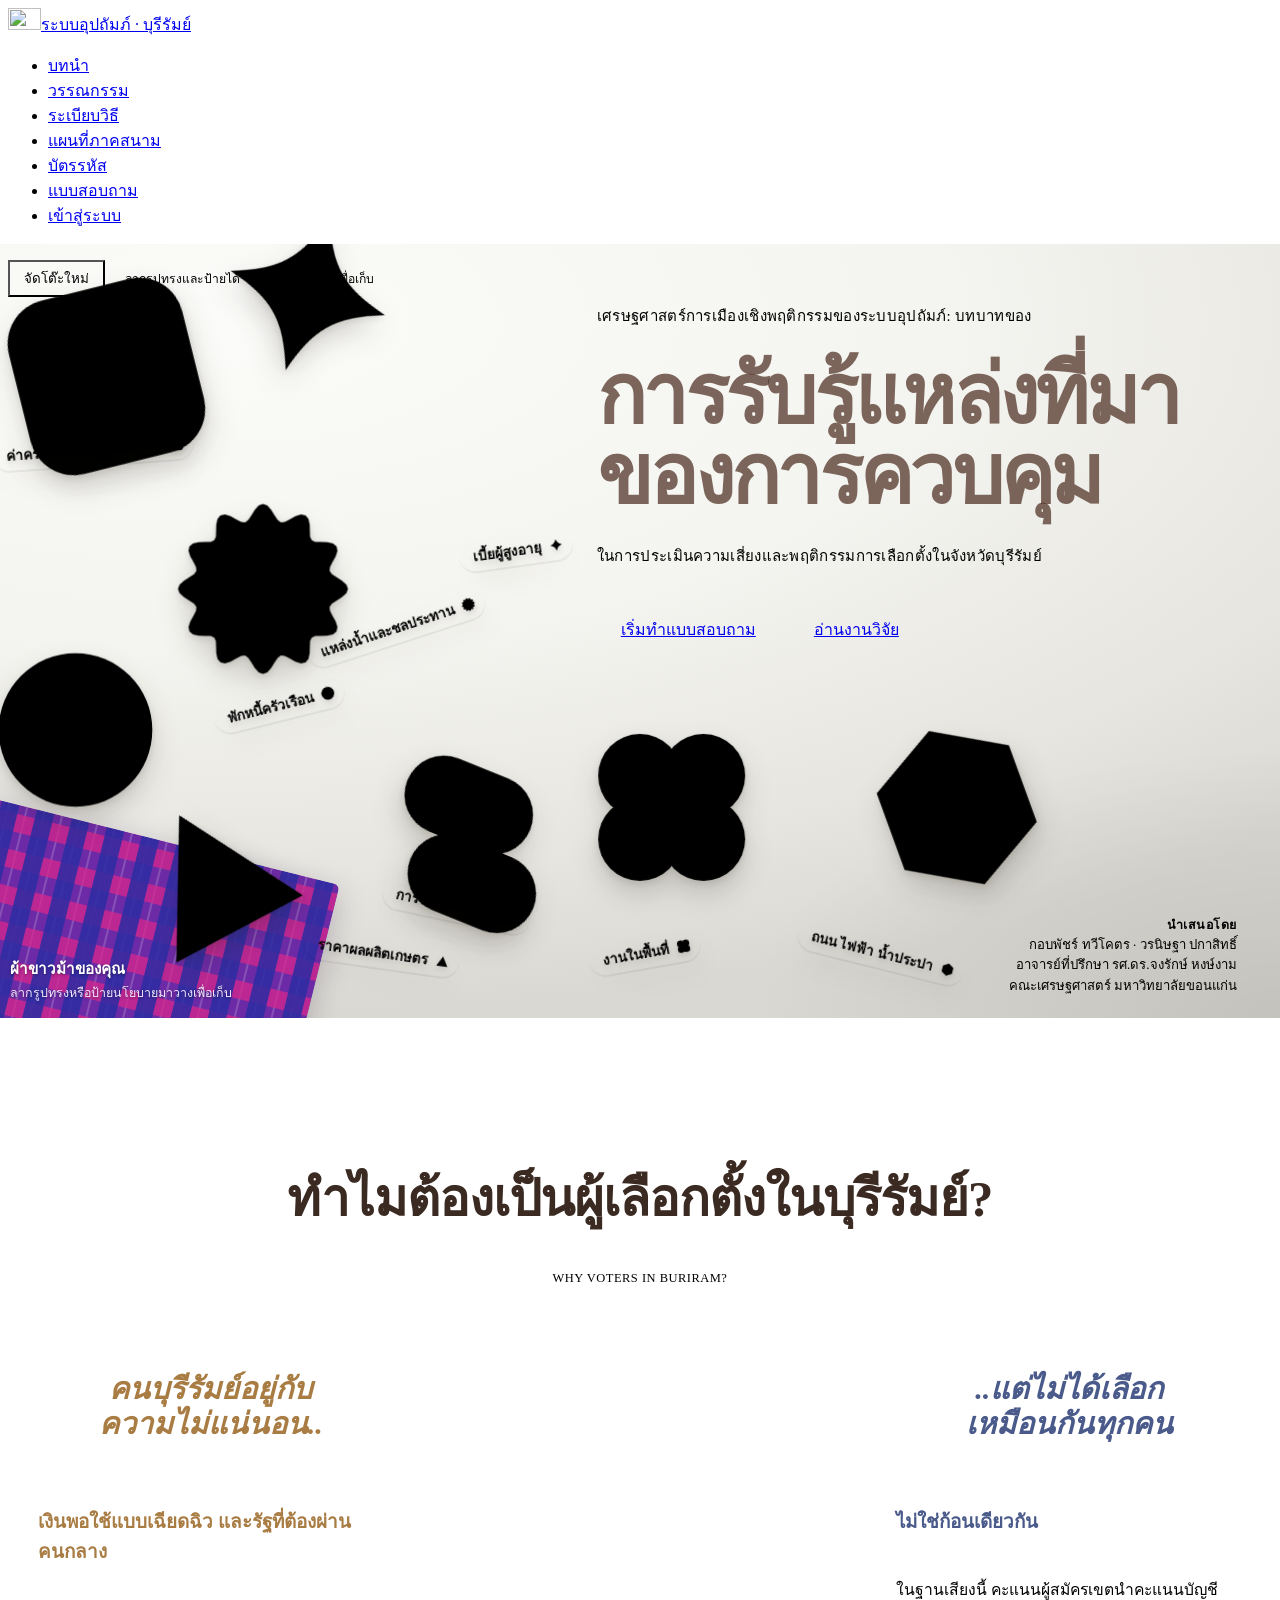
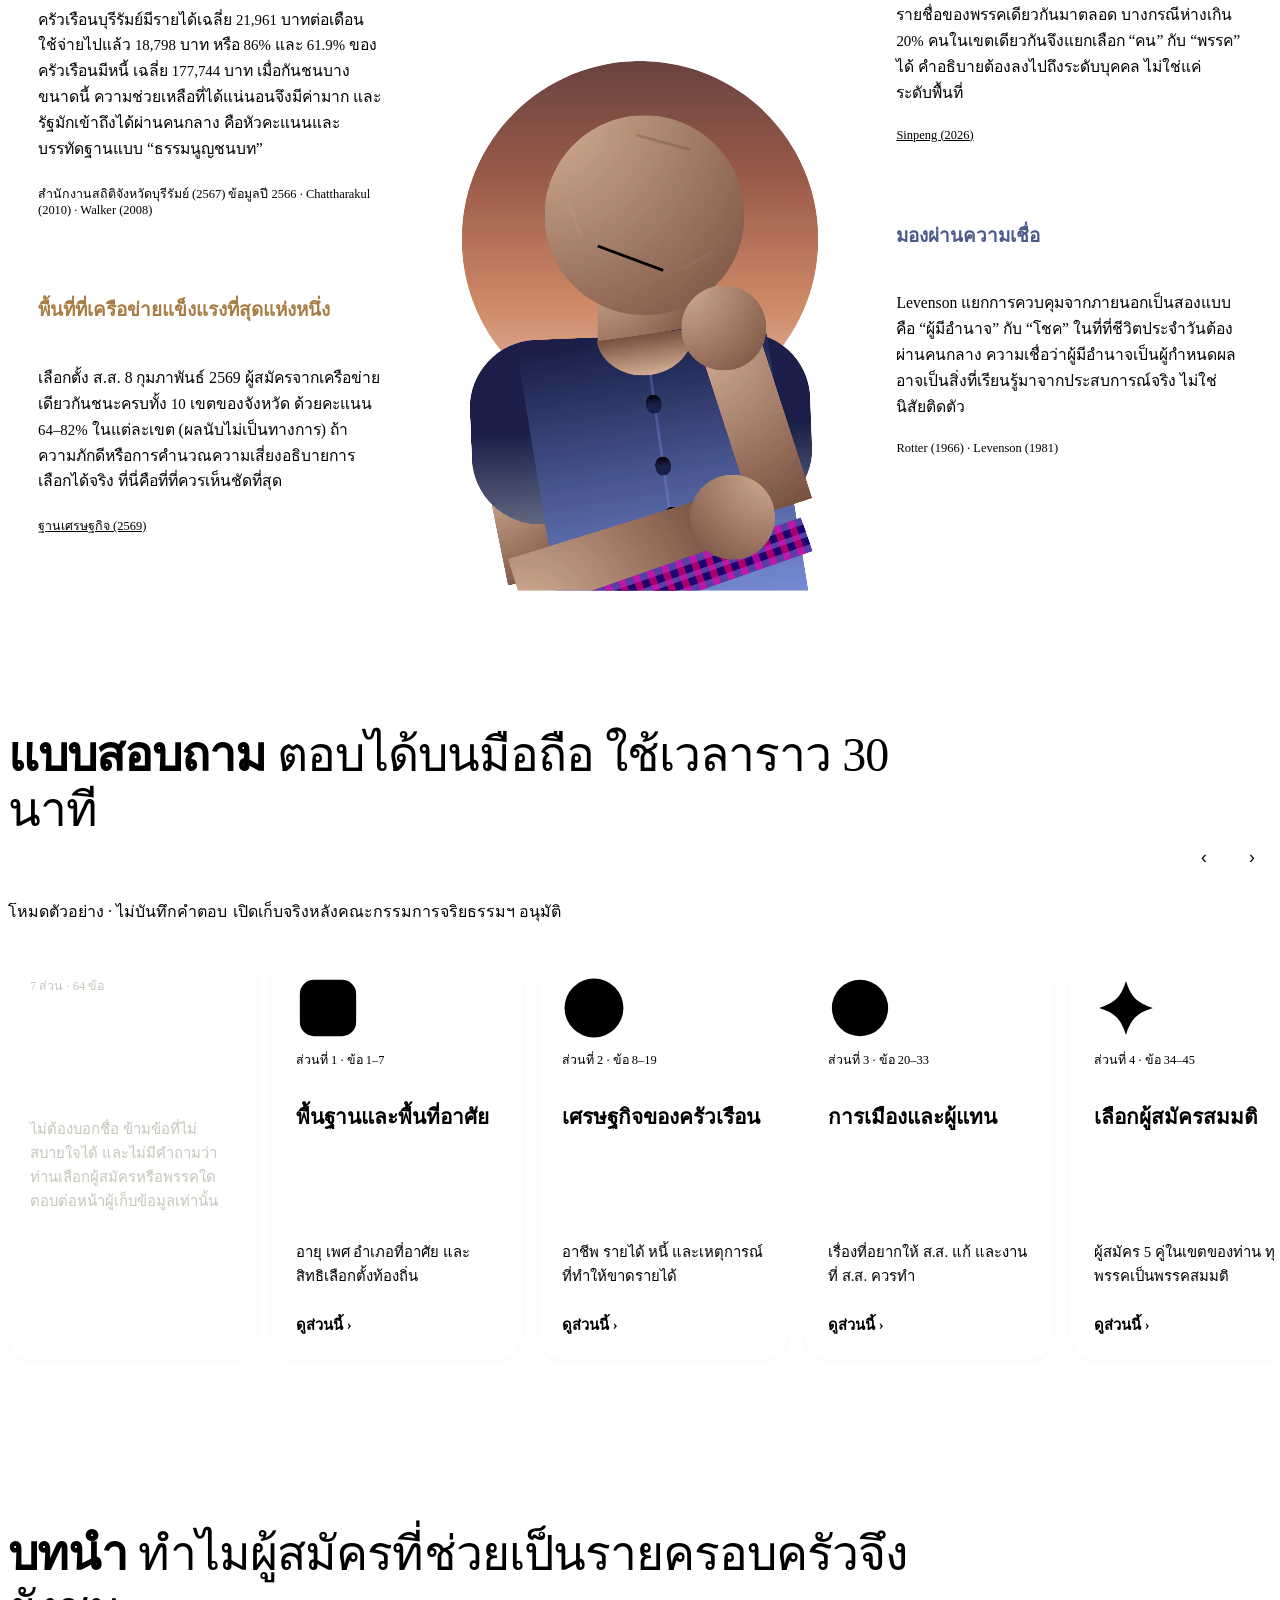
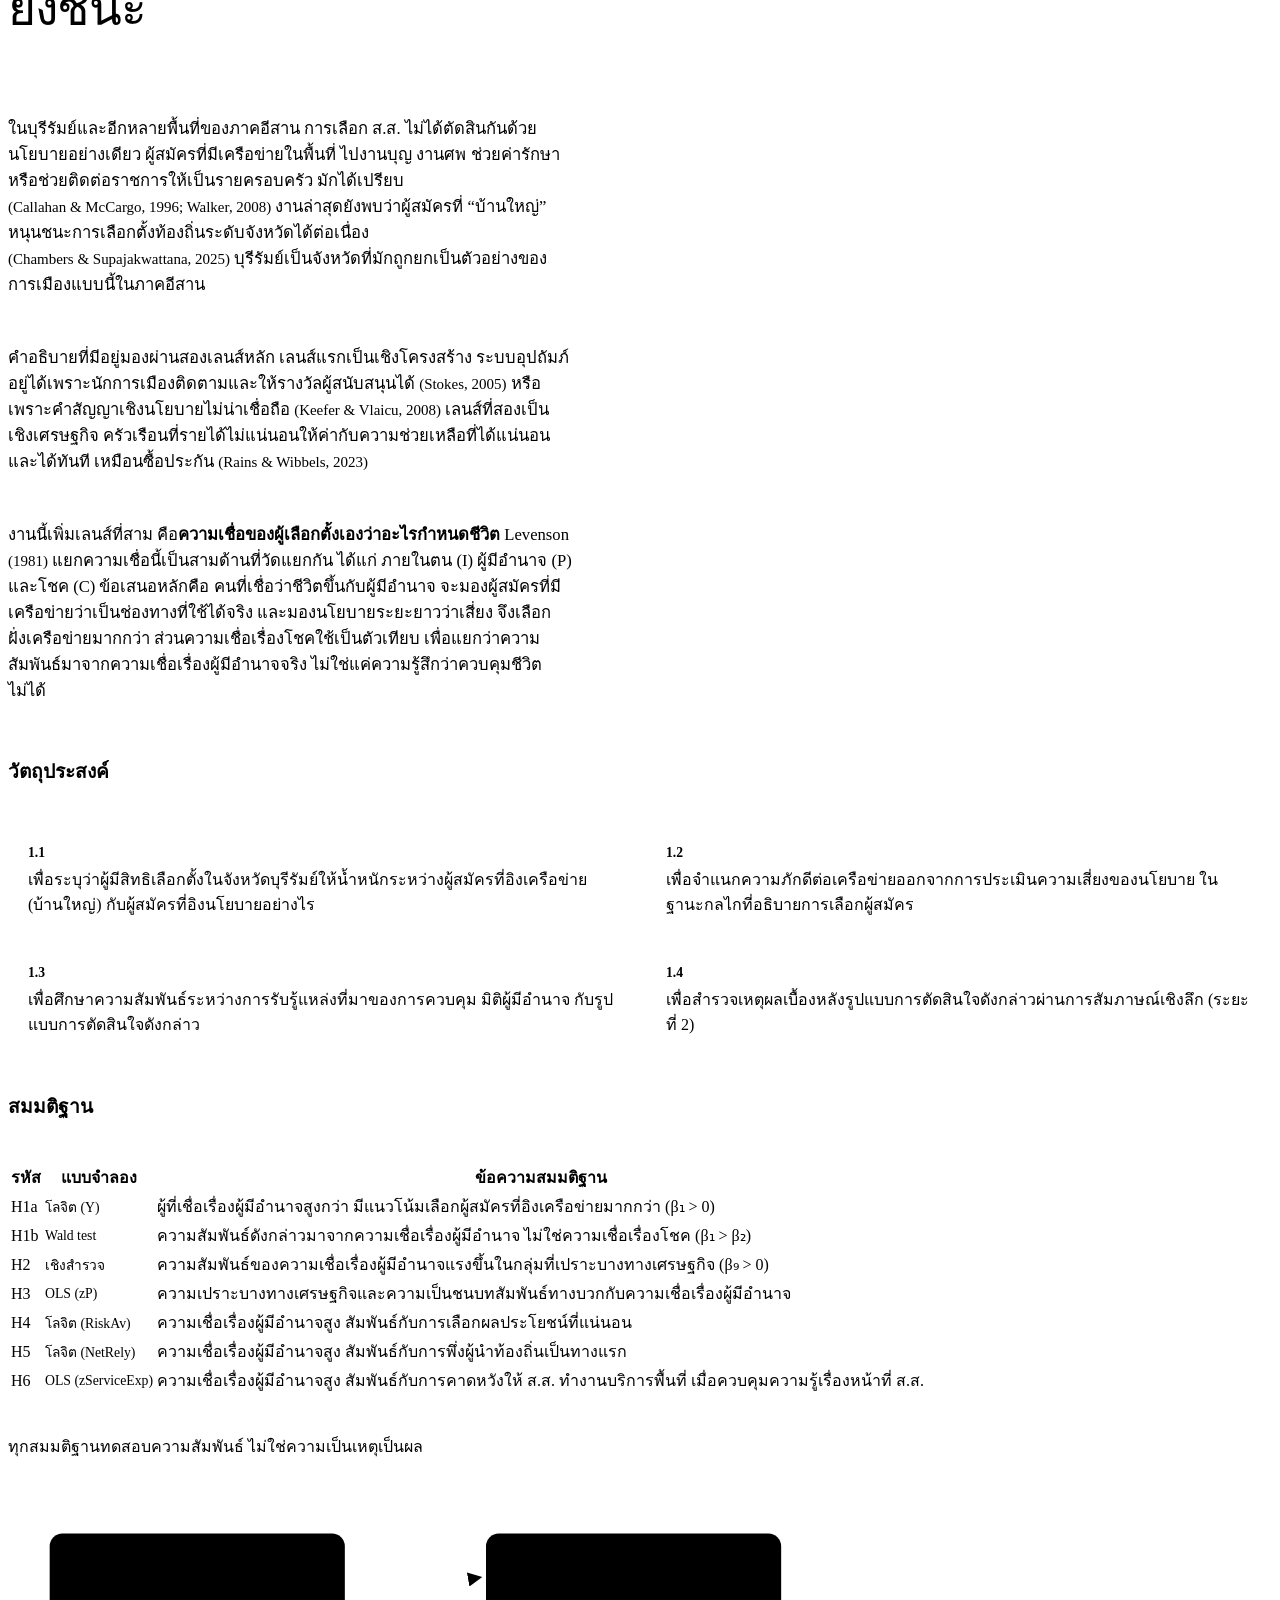
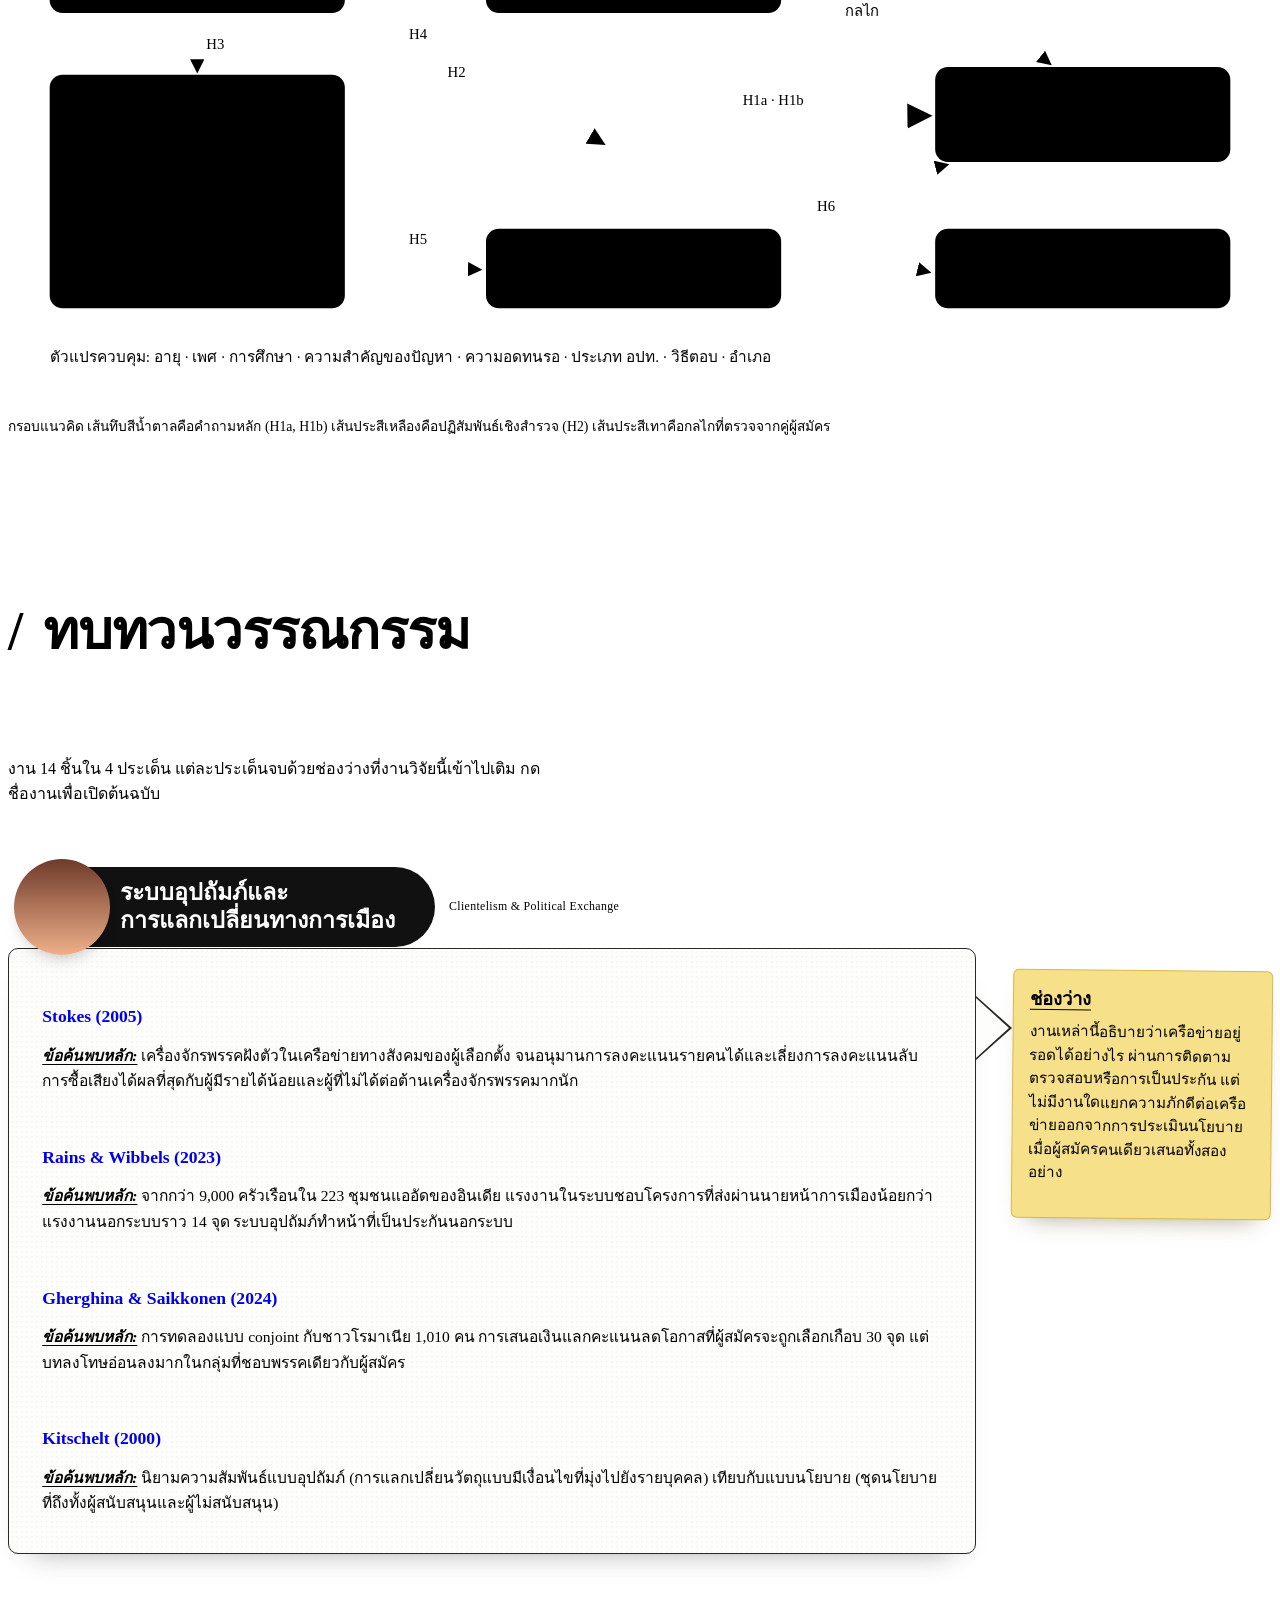
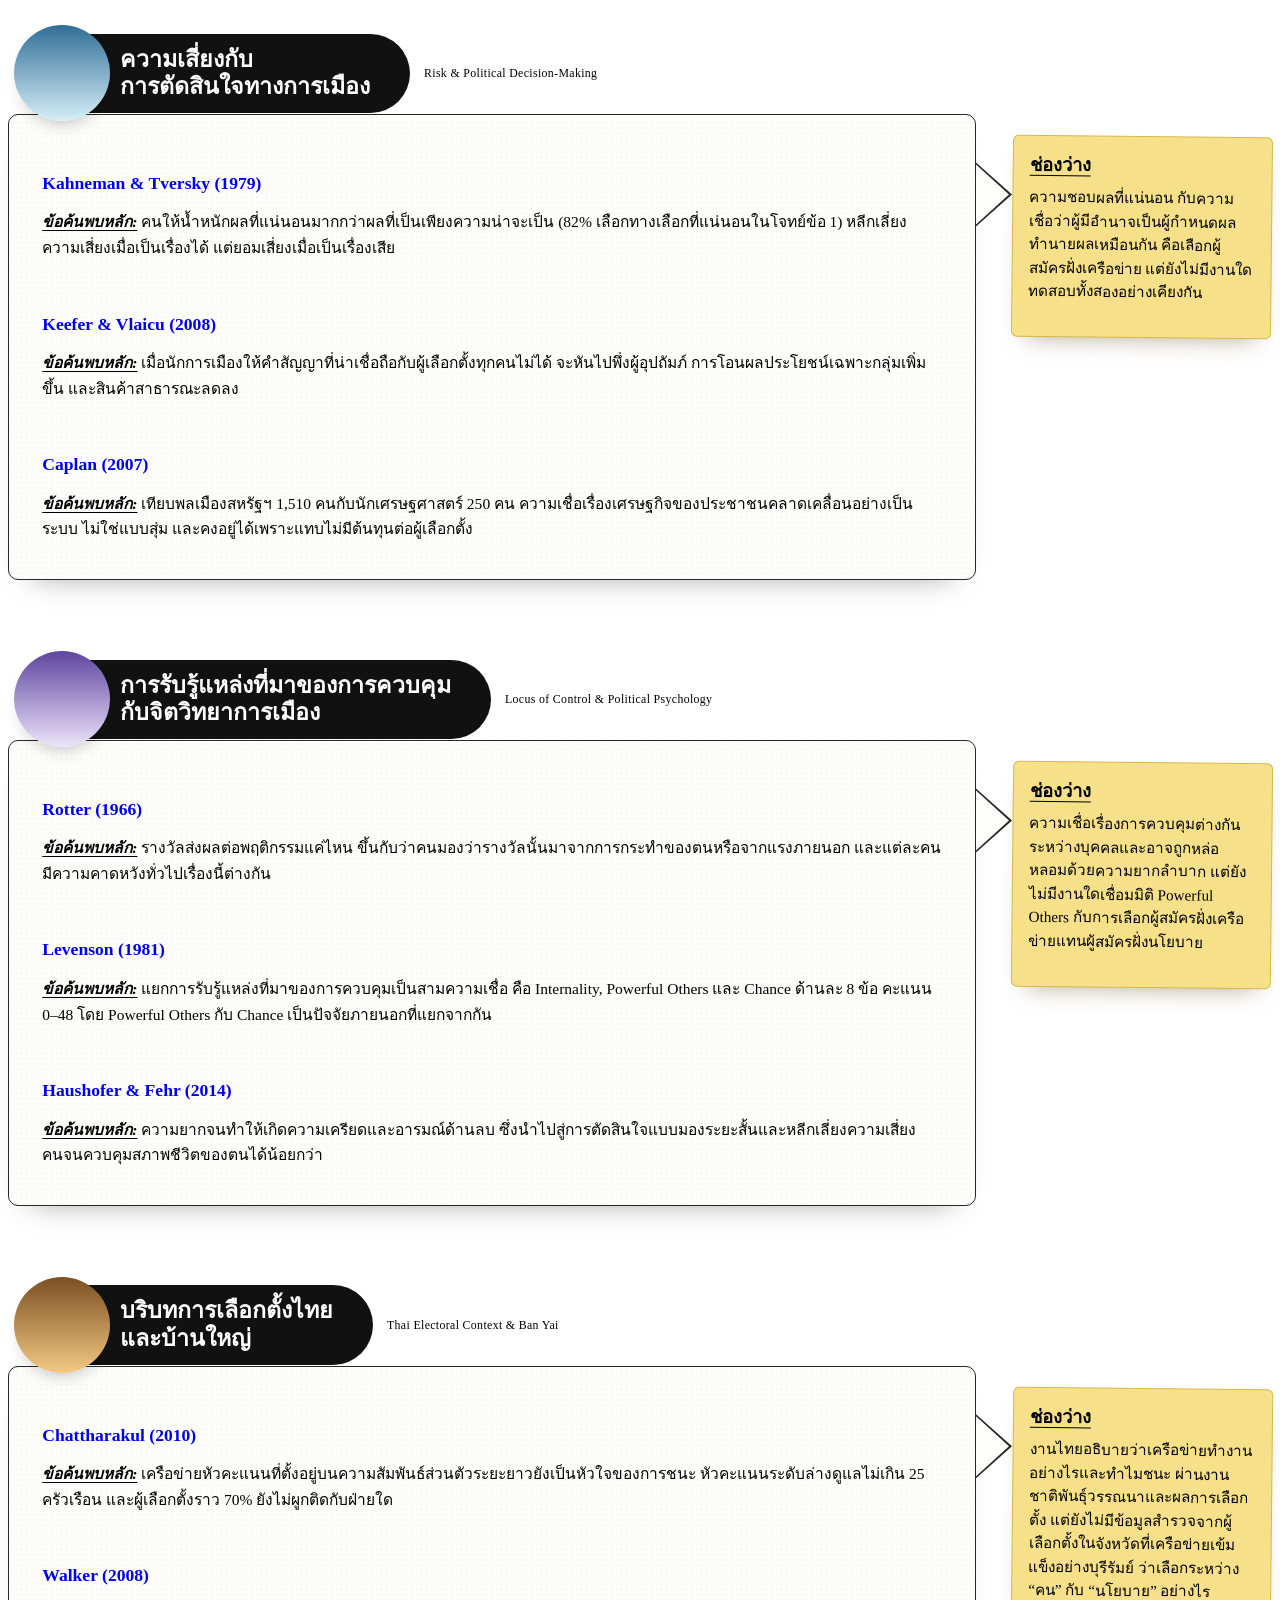
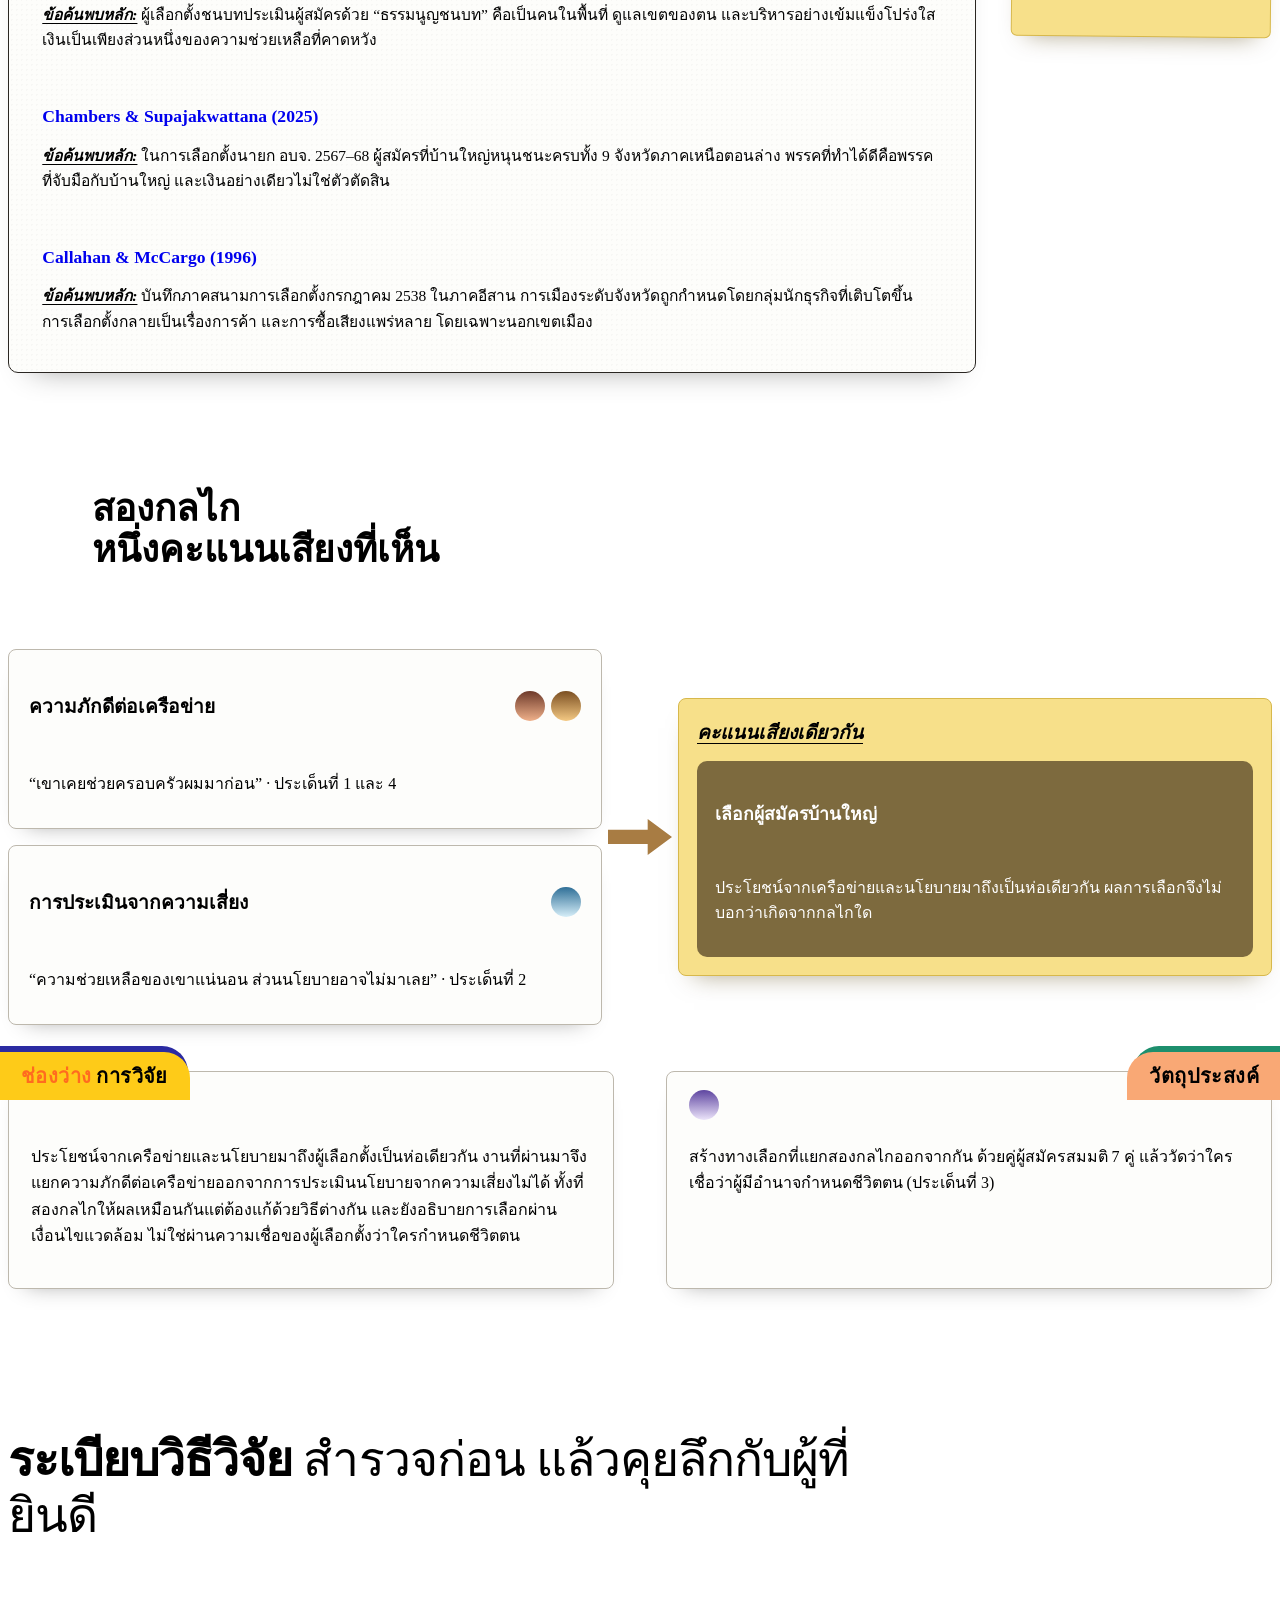
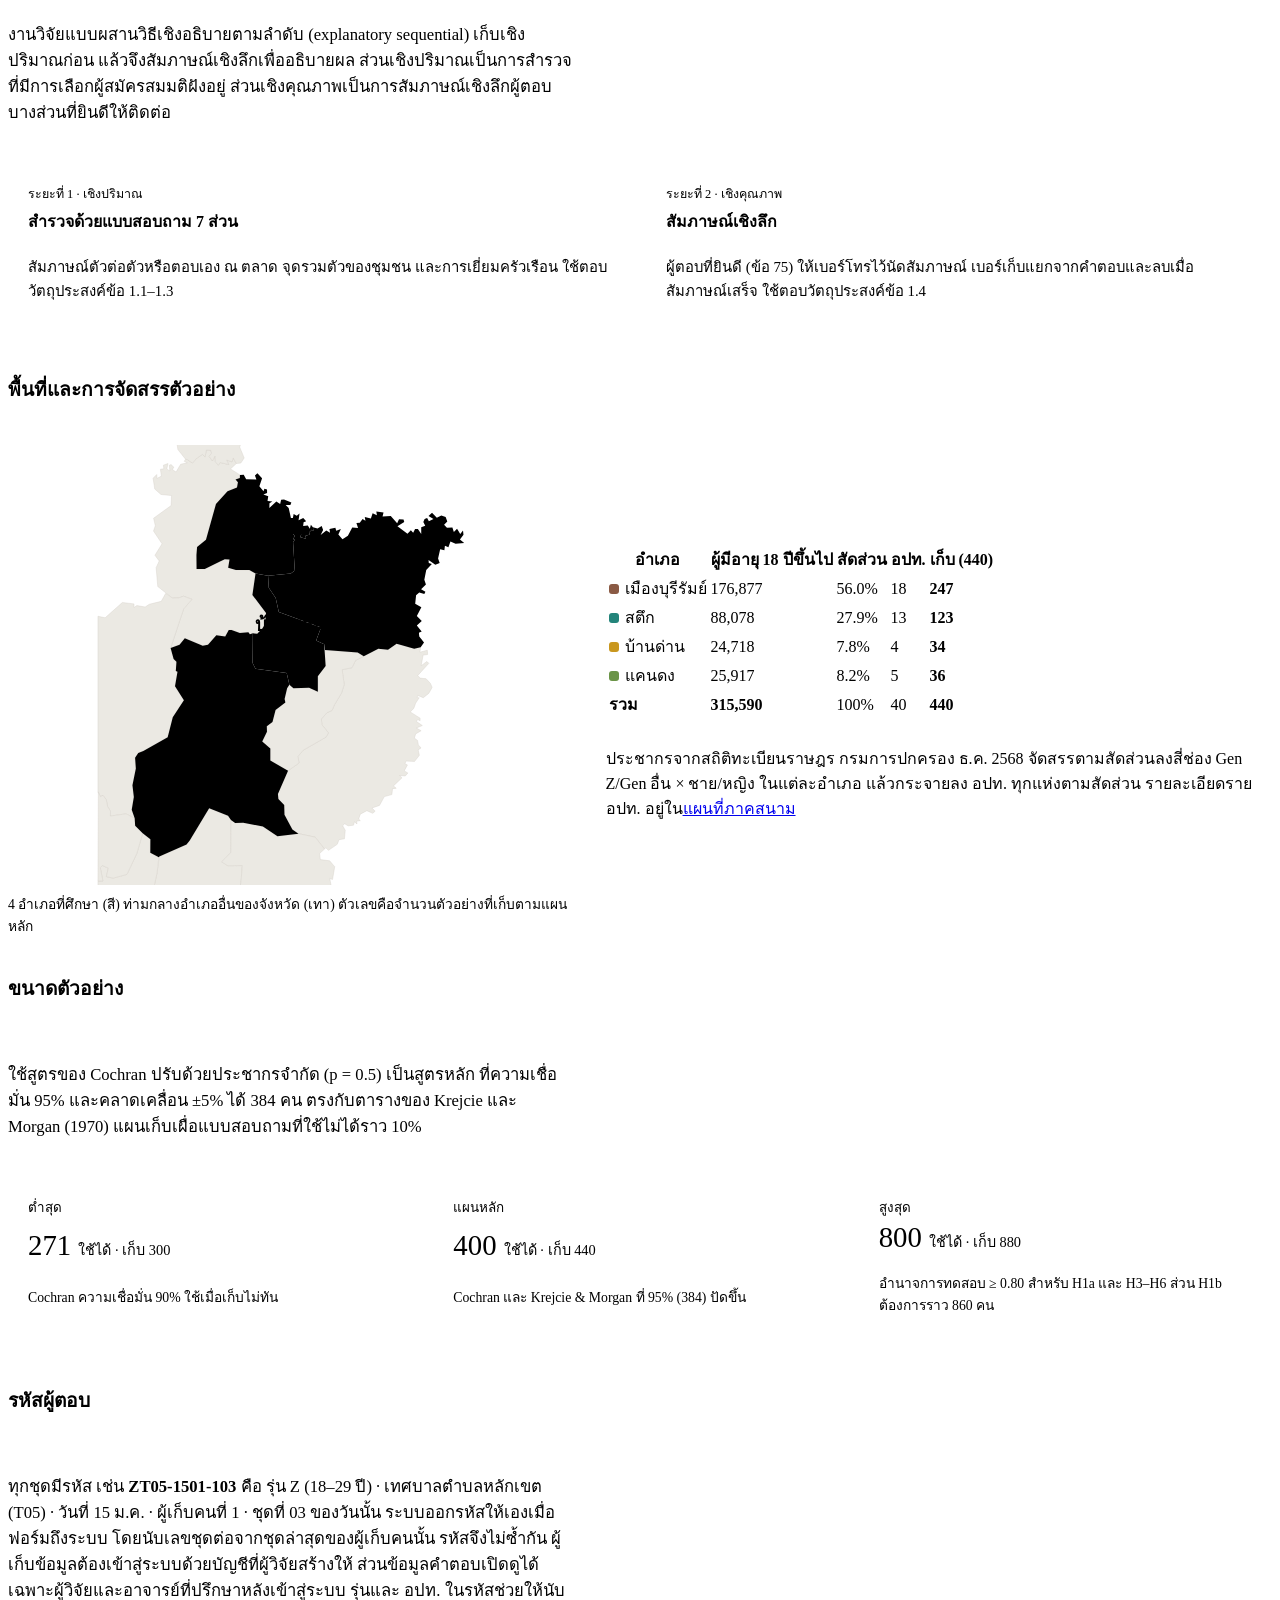
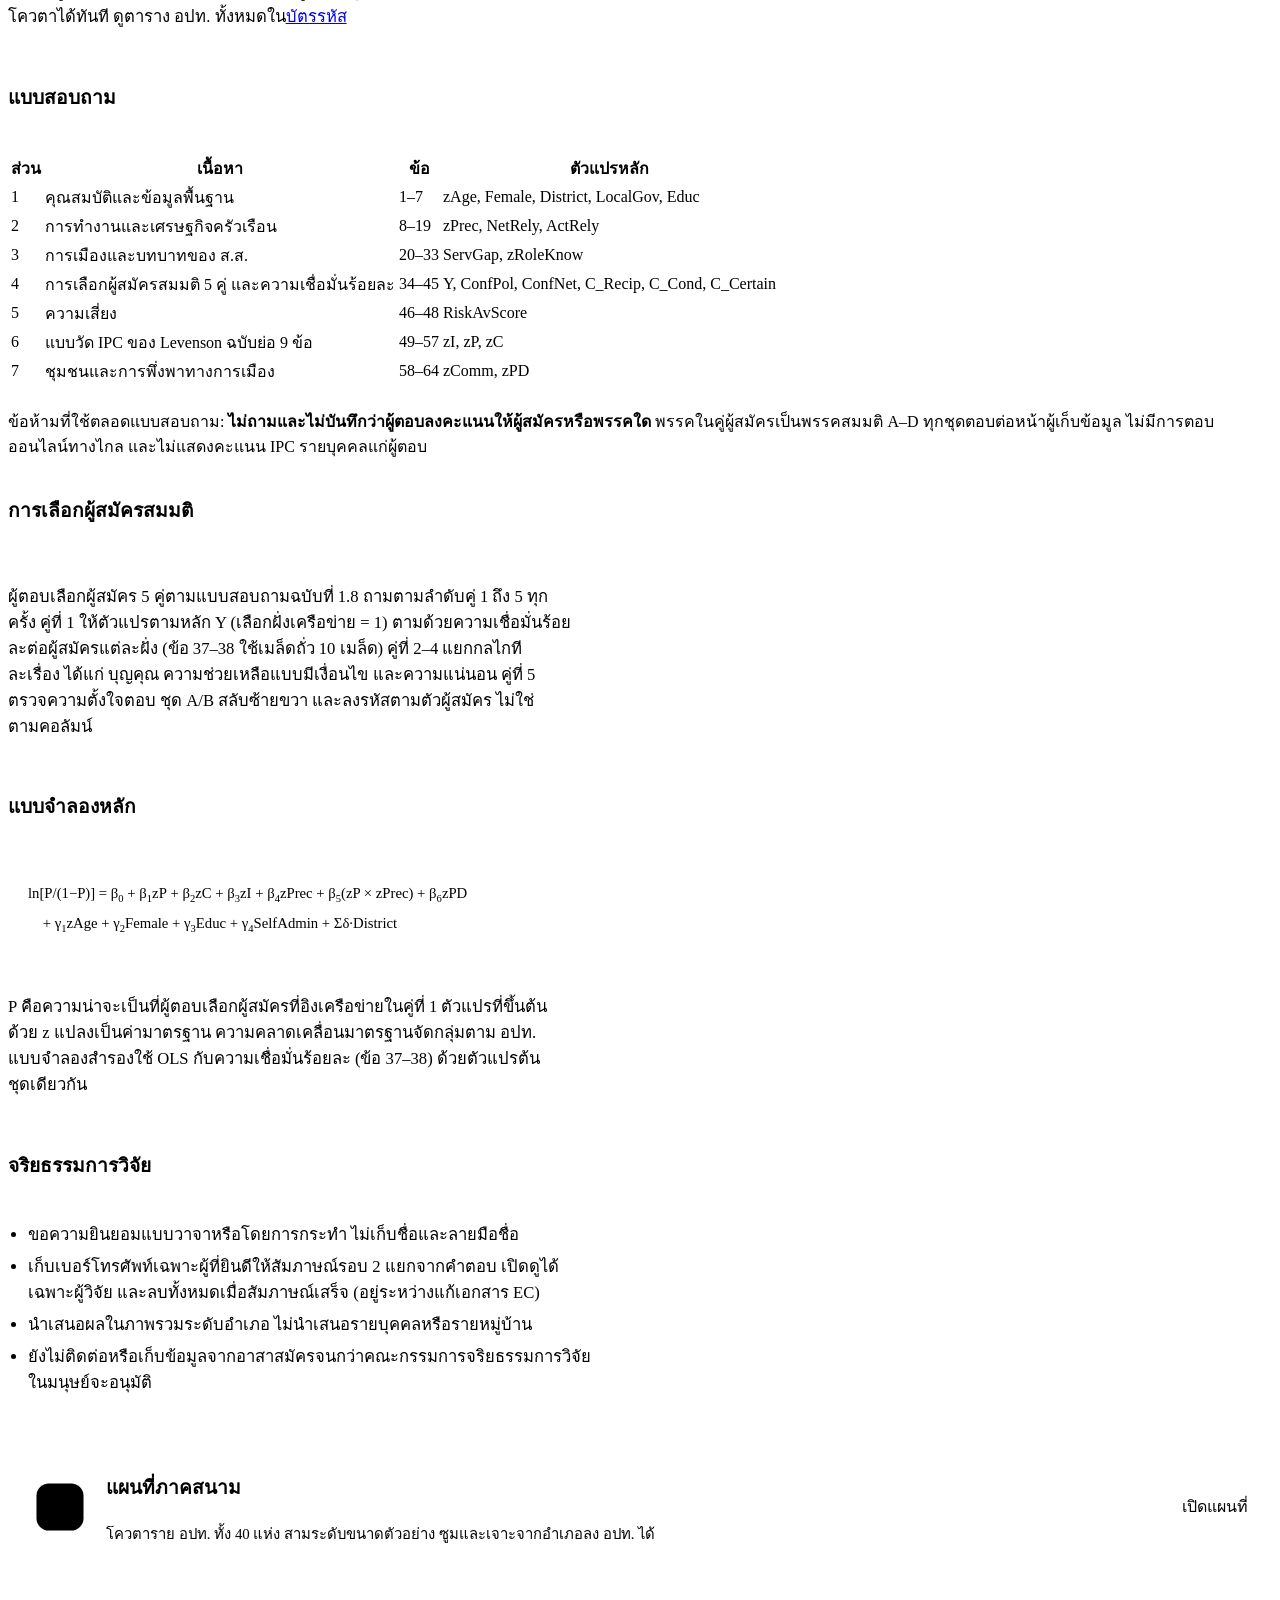
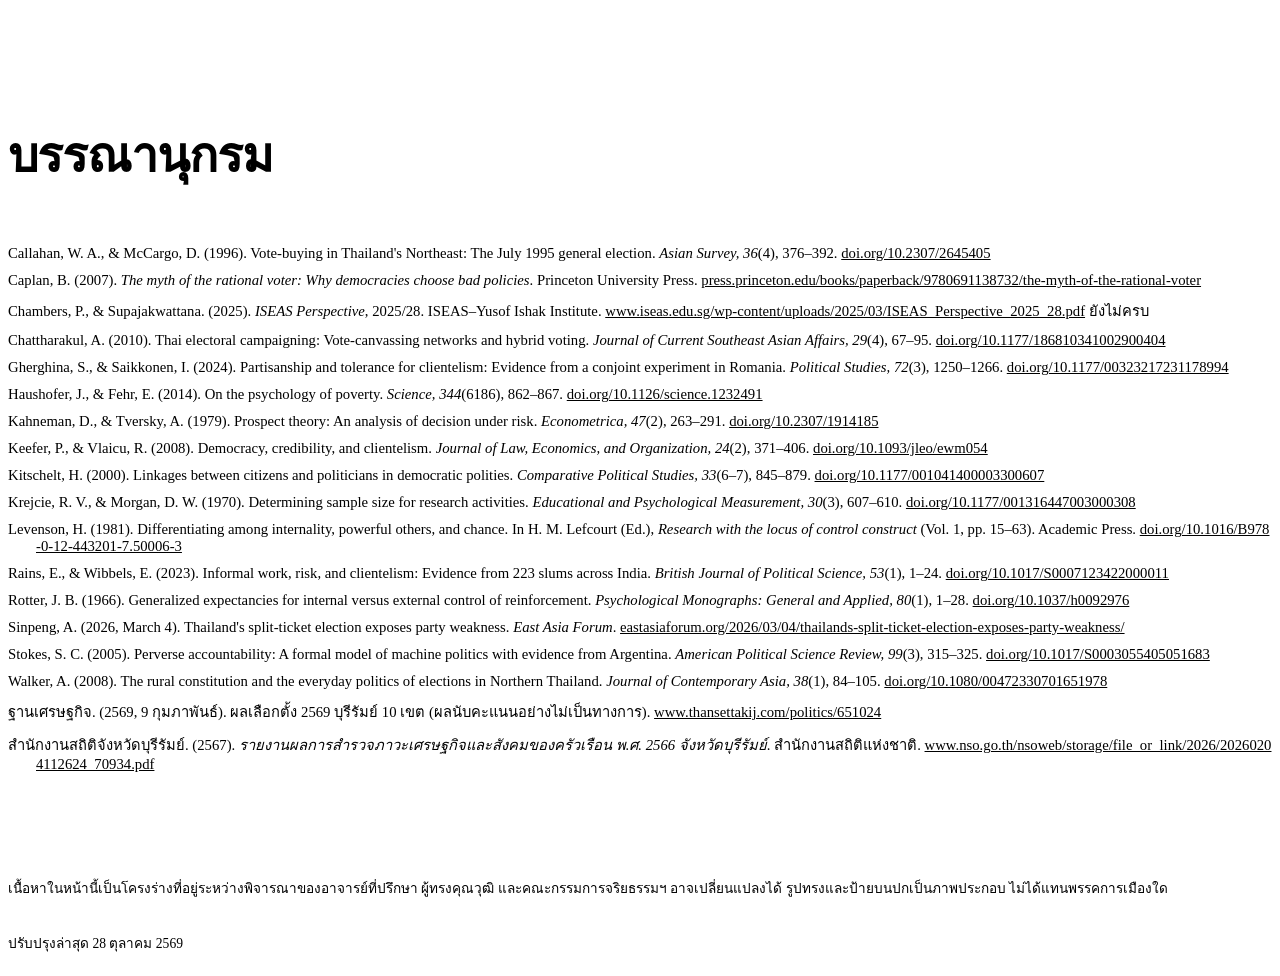
==== index.html @ e3fdfdbc "Questionnaire v1.8 on the web: 64 items, 5 candidate pairs, confidence beans, skip rules - Survey da" ====
<!doctype html>
<html lang="th">
<head>
<meta charset="utf-8">
<meta name="viewport" content="width=device-width, initial-scale=1, viewport-fit=cover">
<title>การรับรู้แหล่งที่มาของการควบคุม · บุรีรัมย์</title>
<meta name="description" content="งานวิจัย: เศรษฐศาสตร์การเมืองเชิงพฤติกรรมของระบบอุปถัมภ์ บทบาทของการรับรู้แหล่งที่มาของการควบคุมในการประเมินความเสี่ยงและพฤติกรรมการเลือกตั้งในจังหวัดบุรีรัมย์">
<link rel="preconnect" href="https://fonts.googleapis.com">
<link rel="preconnect" href="https://fonts.gstatic.com" crossorigin>
<link rel="stylesheet" href="https://fonts.googleapis.com/css2?family=Kanit:wght@500;600;700;800&family=IBM+Plex+Sans+Thai:wght@400;500;600&family=IBM+Plex+Mono:wght@400;500&display=swap">
<link rel="stylesheet" href="assets/site.css">
<style>
/* Layout: cover = a paper table with draggable party-coloured shapes and policy tags (from the slide deck), title top-right;
   then an Apple-style shelf into the survey, then the research write-up in one reading column */

/* ---------- cover table ---------- */
.cover{position:relative;margin-inline:calc(-1 * max(16px,env(safe-area-inset-left,0px)));height:clamp(620px,86vh,860px);overflow:hidden;
  background:radial-gradient(120% 90% at 18% 10%,#fbfbf9 0%,#f4f4f0 46%,#e7e6e1 78%,#d9d8d2 100%);border-bottom:1px solid var(--line);touch-action:pan-y}
.cover::after{content:"";position:absolute;inset:0;pointer-events:none;background:radial-gradient(60% 50% at 100% 100%,rgba(0,0,0,.10),transparent 70%)}
.titleblock{position:absolute;top:clamp(28px,6%,64px);right:max(24px,4vw);width:min(640px,54%);display:grid;gap:14px;z-index:2;pointer-events:none}
.titleblock > *{pointer-events:auto}
.tb-small{font-family:var(--f-mono);font-size:clamp(.78rem,.7rem + .3vw,.95rem);font-weight:500;letter-spacing:.02em;color:var(--ink);line-height:1.5}
.big{font-family:var(--f-display);font-weight:800;font-size:clamp(2.6rem,1.4rem + 4.6vw,5.4rem);line-height:.98;letter-spacing:-.045em;margin:0;color:var(--brown)}
.big .ln{display:block;white-space:nowrap}
.big .g{color:rgba(92,64,52,.80);mix-blend-mode:multiply}
.tb-cta{display:flex;flex-wrap:wrap;gap:10px;margin-top:8px}
.tb-cta .btn{min-height:48px;padding:12px 24px;font-size:1rem}
.byline{position:absolute;right:max(24px,4vw);bottom:22px;text-align:right;font-size:.82rem;color:var(--muted);z-index:2;line-height:1.55}
.byline b{color:var(--ink);font-weight:600;font-family:var(--f-display);letter-spacing:.04em;font-size:.78rem}
.hint{font-family:var(--f-mono);font-size:.76rem;color:var(--muted);background:color-mix(in oklab,var(--bg) 80%,transparent);padding:4px 12px;border-radius:999px;white-space:nowrap}

.piece{position:absolute;left:0;top:0;border:0;padding:0;background:none;cursor:grab;touch-action:none;user-select:none;-webkit-user-select:none;will-change:transform;z-index:3;
  filter:drop-shadow(0 14px 14px rgba(40,30,20,.16)) drop-shadow(0 3px 3px rgba(40,30,20,.12));transition:filter .2s}
.piece svg{display:block;width:100%;height:100%;overflow:visible}
.piece.lift{cursor:grabbing;filter:drop-shadow(0 34px 26px rgba(40,30,20,.22)) drop-shadow(0 8px 8px rgba(40,30,20,.12))}
.piece.tag{display:flex;align-items:center;gap:8px;height:auto;padding:6px 10px 6px 14px;border-radius:999px;background:var(--mint);border:1.5px solid var(--mint-line);color:var(--mint-ink);font-family:var(--f-body);font-weight:600;font-size:clamp(.74rem,.66rem + .25vw,.9rem);white-space:nowrap;
  box-shadow:inset 0 -2px 0 rgba(0,0,0,.06)}
.piece.tag svg{width:14px;height:14px;flex:none}
.piece:focus-visible{outline:2px solid var(--focus);outline-offset:4px}
.piece.in{transition:transform .5s cubic-bezier(.3,1.3,.5,1),opacity .3s}
.piece.drop{animation:dropin .7s cubic-bezier(.3,1.4,.5,1) backwards}
@keyframes dropin{from{opacity:0;translate:0 -40px;scale:1.15}}

.hand{position:absolute;z-index:6;pointer-events:none;width:clamp(260px,30vw,460px);height:auto;transition:translate .6s cubic-bezier(.2,.8,.2,1),opacity .4s;filter:drop-shadow(-14px 22px 22px rgba(40,30,20,.18))}
.hand.away{translate:75% 12%;opacity:.0}

.cloth{position:absolute;z-index:1;left:-60px;bottom:-60px;width:clamp(260px,30vw,420px);height:clamp(170px,19vw,250px);transform:rotate(14deg);border-radius:6px;
  background:
    repeating-linear-gradient(90deg,rgba(43,43,162,.85) 0 18px,transparent 18px 36px),
    repeating-linear-gradient(0deg,rgba(214,38,140,.75) 0 18px,transparent 18px 36px),
    repeating-linear-gradient(90deg,transparent 0 7px,rgba(255,255,255,.18) 7px 9px,transparent 9px 18px),
    #6d2aa6;
  box-shadow:0 10px 30px rgba(40,20,60,.25);transition:box-shadow .2s,filter .2s}
.cloth.hot{box-shadow:0 0 0 4px var(--mint),0 10px 30px rgba(40,20,60,.25);filter:brightness(1.08)}
.cloth-lab{position:absolute;z-index:2;left:18px;bottom:16px;display:grid;gap:2px;max-width:min(330px,70vw);pointer-events:none}
.cloth-lab b{font-family:var(--f-display);font-weight:600;color:#fff;font-size:.95rem;text-shadow:0 1px 3px rgba(0,0,0,.4)}
.cloth-lab span{font-size:.78rem;color:#f3e9ff;text-shadow:0 1px 3px rgba(0,0,0,.4)}
.kept{position:absolute;z-index:1000001;left:16px;top:64px;width:min(340px,calc(100% - 32px));background:var(--surface);border:1px solid var(--line);border-radius:16px;padding:0 14px 12px;display:grid;gap:6px;box-shadow:0 18px 40px -18px rgba(0,0,0,.4);font-size:.86rem}
.kept[hidden]{display:none}
.kept a{font-weight:600}
.kept-h{display:flex;align-items:center;gap:8px;margin:0 -14px;padding:8px 8px 8px 14px;border-bottom:1px solid var(--line);cursor:grab;touch-action:none;user-select:none;-webkit-user-select:none}
.kept-h:active{cursor:grabbing}
.kept-h b{flex:1}
.kept-h .grip{width:18px;height:10px;flex:none;background:radial-gradient(circle,var(--line2) 1.4px,transparent 1.6px) 0 0/6px 5px}
.kept-x{appearance:none;border:0;background:var(--sunk);color:var(--muted);width:28px;height:28px;border-radius:50%;font:inherit;font-size:1rem;line-height:1;cursor:pointer;flex:none}
.kept-x:hover{color:var(--ink)}
.kept.moving{box-shadow:0 30px 60px -20px rgba(0,0,0,.45)}
.cover.static .piece{cursor:default;pointer-events:none;will-change:auto}
.cover.static .reset,.cover.static .hint{display:none}
.reset{position:absolute;z-index:1000000;left:16px;top:16px;display:flex;gap:8px;align-items:center;flex-wrap:wrap}
.reset .btn{min-height:36px;padding:6px 14px;font-size:.84rem;background:color-mix(in oklab,var(--surface) 80%,transparent)}

@media (max-width:760px){
  .cover{height:auto;min-height:0;display:grid;grid-template-rows:auto 470px;padding-top:24px}
  .titleblock{position:relative;top:auto;right:auto;width:auto;padding-inline:max(16px,env(safe-area-inset-left,0px));gap:10px}
  .big{font-size:clamp(2.1rem,9.6vw,3rem)}
  .byline{display:none}
  .hand{width:190px}
  .hint{display:none}
  .kept{display:none!important}
  .reset{top:auto;bottom:12px;left:auto;right:12px}
}


/* ---------- why Buriram (slide 2): thinker in the middle, uncertainty on the left, difference on the right ---------- */
.why{position:relative;margin-inline:calc(-1 * max(16px,env(safe-area-inset-left,0px)));padding:clamp(48px,7vw,88px) max(16px,env(safe-area-inset-left,0px)) 0;overflow:hidden;
  background:linear-gradient(180deg,var(--bg) 0%,#f1eee6 55%,#e6e2d6 100%);border-bottom:1px solid var(--line)}
.why-in{max-width:1240px;margin:0 auto;display:grid;grid-template-columns:1fr minmax(300px,400px) 1fr;grid-template-areas:"bub bub bub" "l fig r";column-gap:clamp(20px,3vw,44px);align-items:start}
.bubble{grid-area:bub;justify-self:center;position:relative;margin-bottom:clamp(18px,3vw,34px);background:var(--surface);border:1.5px solid var(--ink);border-radius:999px;padding:clamp(14px,2vw,22px) clamp(28px,4vw,64px);text-align:center}
.bubble h2{font-size:clamp(1.7rem,1.1rem + 2.6vw,3.2rem);font-weight:700;color:#3a2a22;letter-spacing:-.02em;line-height:1.15}
.bubble small{display:block;font-family:var(--f-mono);font-size:.78rem;color:var(--muted);letter-spacing:.04em;margin-top:4px}
.bubble::after{content:"";position:absolute;right:22%;bottom:-13px;width:24px;height:24px;background:var(--surface);border-right:1.5px solid var(--ink);border-bottom:1.5px solid var(--ink);transform:rotate(45deg) skew(8deg,8deg)}
.why-col{display:grid;gap:clamp(16px,2.2vw,26px);align-content:start;padding-bottom:40px}
.why-col.l{grid-area:l}.why-col.r{grid-area:r}
.why-k .ln,.bubble .ln{white-space:nowrap}
.why-k .ln{display:block}
.why-k{font-family:var(--f-display);font-style:italic;font-weight:600;font-size:clamp(1.3rem,1rem + 1.1vw,1.9rem);line-height:1.15;text-align:center;margin-bottom:4px}
.why-col.l .why-k{color:#a87c43}.why-col.r .why-k{color:#4a5a8a}
.wcard{position:relative;background:color-mix(in oklab,var(--surface) 72%,transparent);border:1px solid var(--line);border-radius:18px;padding:16px 18px;display:grid;gap:6px;cursor:default;outline:0;
  transition:transform .25s cubic-bezier(.2,.8,.2,1),box-shadow .25s,background .25s}
.wcard:hover,.wcard:focus-visible,.wcard.on{transform:translateY(-3px);background:var(--surface);box-shadow:0 18px 36px -22px rgba(40,30,20,.45)}
.wcard:focus-visible{outline:2px solid var(--focus);outline-offset:2px}
.wcard h3{font-size:1.18rem;font-weight:600}
.why-col.l .wcard h3{color:#a87c43}.why-col.r .wcard h3{color:#4a5a8a}
.wcard p{font-size:.98rem;line-height:1.65;text-wrap:pretty}
.wcard p b{font-family:var(--f-mono);font-weight:500;font-size:.95em}
.wcard .src{font-size:.78rem;color:var(--muted)}
.wcard .src a{color:inherit}
.thinker{grid-area:fig;align-self:end;position:relative;margin-bottom:-2px}
.thinker svg{display:block;width:100%;height:auto;overflow:visible}
.thinker .p-head,.thinker .p-brow{transform-box:view-box;transform-origin:722px 505px;transition:rotate .6s cubic-bezier(.2,.8,.2,1)}
.thinker .p-armR{transform-box:view-box;transform-origin:880px 722px}
.thinker .p-armL{transform-box:view-box;transform-origin:600px 812px}
.thinker .q{transform-box:fill-box;transform-origin:50% 100%;opacity:0}
.thinker *{animation-play-state:var(--run,running)}
@media (prefers-reduced-motion: no-preference){
  .thinker .p-head{animation:th-head 7s ease-in-out infinite}
  .thinker .p-brow{animation:th-head 7s ease-in-out infinite,th-brow 7s ease-in-out infinite}
  .thinker .p-armR{animation:th-armR 3.6s ease-in-out infinite}
  .thinker .p-armL{animation:th-armL 2.4s ease-in-out infinite}
  .thinker .q{animation:th-q 5.4s ease-out infinite}
  .thinker .q2{animation-delay:1.3s}.thinker .q3{animation-delay:2.5s}
}
@media (prefers-reduced-motion: reduce){.thinker .q1{opacity:1}}
@keyframes th-head{0%,100%{transform:rotate(0)}30%{transform:rotate(-3deg)}62%{transform:rotate(1.6deg) translateY(-2px)}}
@keyframes th-brow{0%,18%,46%,100%{translate:0 0}26%,38%{translate:0 -5px}}
@keyframes th-armR{0%,40%,100%{transform:rotate(0)}12%{transform:rotate(-2.6deg)}24%{transform:rotate(-.4deg)}32%{transform:rotate(-2deg)}}
@keyframes th-armL{0%,60%,100%{transform:rotate(0)}15%{transform:rotate(-2.4deg)}30%{transform:rotate(0)}45%{transform:rotate(-1.8deg)}}
@keyframes th-q{0%{opacity:0;transform:translateY(10px) scale(.3)}9%{opacity:1;transform:translateY(0) scale(1.12)}15%{transform:scale(1)}68%{opacity:1;transform:translateY(-14px) rotate(6deg)}82%,100%{opacity:0;transform:translateY(-24px) rotate(8deg)}}
.thinker.look-l .p-head,.thinker.look-l .p-brow{rotate:-6deg}
.thinker.look-r .p-head,.thinker.look-r .p-brow{rotate:4deg}
@media (max-width:900px){
  .bubble .ln{display:block}
  .why-in{grid-template-columns:1fr;grid-template-areas:"bub" "fig" "l" "r"}
  .thinker{width:min(300px,78vw);justify-self:center;margin-bottom:24px}
  .why-col{padding-bottom:20px}
}

/* ---------- literature review (slides 3–5): theme pill + paper card + yellow gap note, then two mechanisms ---------- */
.lit-title{font-size:clamp(2rem,1.4rem + 2.6vw,3.4rem);font-weight:800;letter-spacing:-.02em;color:var(--ink)}
.lit-title span{color:var(--brown);margin-right:.15em}
.lead-in{color:var(--muted);max-width:68ch}
.themes{display:grid;gap:clamp(34px,5vw,56px)}
.theme{--o1:#6e3a2a;--o2:#efb08a;display:grid;gap:0}
.theme.t2{--o1:#2f6f97;--o2:#d6eef8}.theme.t3{--o1:#5e45a0;--o2:#ece4fa}.theme.t4{--o1:#7b4f22;--o2:#f4c983}
.th-head{display:flex;align-items:center;position:relative;z-index:2;margin-bottom:-22px;padding-left:6px}
.orb{width:clamp(72px,8vw,96px);aspect-ratio:1;border-radius:50%;background:linear-gradient(180deg,var(--o1),var(--o2));flex:none;position:relative;z-index:2;box-shadow:0 10px 20px -12px rgba(0,0,0,.4)}
.th-head h3{background:#111;color:#fff;font-size:clamp(1.05rem,.9rem + .7vw,1.45rem);font-weight:600;line-height:1.2;padding:12px 40px 12px 38px;margin-left:-28px;border-radius:0 999px 999px 0}
.th-head .en{margin-left:14px;font-family:var(--f-mono);font-size:.74rem;color:var(--muted);letter-spacing:.03em}
.th-grid{display:grid;grid-template-columns:minmax(0,1fr) 36px minmax(200px,260px);align-items:start}
.paper-card{background:#fdfdfb;border:1.5px solid #2a2622;border-radius:10px;padding:34px clamp(18px,2.6vw,34px) 22px;display:grid;gap:14px;box-shadow:0 18px 30px -24px rgba(0,0,0,.45);
  background-image:radial-gradient(rgba(0,0,0,.025) 1px,transparent 1px);background-size:5px 5px}
.study h4{font-size:1.1rem;font-weight:700;margin-bottom:3px}
.study h4 a{text-decoration:none}.study h4 a:hover{text-decoration:underline}
.study p{font-size:.97rem;line-height:1.65;text-wrap:pretty}
.study u{font-weight:700;font-style:italic;text-underline-offset:3px}
.th-arrow{align-self:start;margin-top:48px;width:36px;height:64px;position:relative}
.th-arrow::before{content:"";position:absolute;inset:0;background:#fdfdfb;clip-path:polygon(0 0,100% 50%,0 100%);filter:drop-shadow(0 0 0 #2a2622)}
.th-arrow::after{content:"";position:absolute;inset:0;background:#2a2622;clip-path:polygon(0 0,100% 50%,0 100%,0 calc(100% - 2px),calc(100% - 3px) 50%,0 2px)}
.gapnote{margin-top:22px;background:#f7e08a;border:1px solid #d7b84c;border-radius:6px;padding:14px 16px 18px;box-shadow:0 14px 24px -16px rgba(80,60,0,.5);rotate:.6deg}
.gapnote b{font-family:var(--f-display);font-size:1.15rem;text-decoration:underline;text-underline-offset:4px}
.gapnote p{margin-top:6px;font-size:.95rem;line-height:1.55}
@media (max-width:760px){
  .th-grid{grid-template-columns:1fr}
  .th-arrow{justify-self:center;margin:0;width:56px;height:26px}
  .th-arrow::before{clip-path:polygon(0 0,100% 0,50% 100%)}
  .th-arrow::after{clip-path:polygon(0 0,100% 0,50% 100%,calc(50% - 1px) calc(100% - 3px),calc(100% - 4px) 2px,4px 2px,calc(50% + 1px) calc(100% - 3px),50% 100%)}
  .gapnote{margin-top:4px;rotate:0deg}
  .th-head .en{display:none}
}
.mech{display:grid;gap:clamp(22px,3vw,34px);margin-top:clamp(28px,4vw,48px)}
.mech-title{display:flex;align-items:center}
.mech-title .tri{width:70px;height:84px;background:#fff;clip-path:polygon(100% 0,0 50%,100% 100%);filter:drop-shadow(0 6px 10px rgba(0,0,0,.2));flex:none}
.mech-title h3{font-size:clamp(1.5rem,1.1rem + 1.6vw,2.3rem);line-height:1.12;padding:8px 46px 8px 14px;border:1.5px solid var(--ink);border-left:0;border-radius:0 999px 999px 0}
.mech-grid{display:grid;grid-template-columns:minmax(0,1fr) 64px minmax(0,1fr);align-items:center;gap:0 6px}
.mech-l{display:grid;gap:16px}
.mcard{background:#fdfdfb;border:1px solid #bdb8ad;border-radius:8px;padding:16px 20px;box-shadow:0 12px 22px -18px rgba(0,0,0,.45);display:grid;gap:8px}
.mc-h{display:flex;justify-content:space-between;align-items:center;gap:10px}
.mc-h h4{font-size:1.2rem;font-weight:700}
.dots{display:flex;gap:6px}.dots i{width:30px;height:30px;border-radius:50%;display:block}
.d1{background:linear-gradient(180deg,#6e3a2a,#efb08a)}.d2{background:linear-gradient(180deg,#2f6f97,#d6eef8)}.d3{background:linear-gradient(180deg,#5e45a0,#ece4fa)}.d4{background:linear-gradient(180deg,#7b4f22,#f4c983)}
.mech-arrow{height:36px;background:#a87c43;clip-path:polygon(0 30%,62% 30%,62% 0,100% 50%,62% 100%,62% 70%,0 70%)}
.samevote{background:#f7e08a;border:1px solid #d7b84c;border-radius:8px;padding:18px;display:grid;gap:14px;box-shadow:0 14px 24px -16px rgba(80,60,0,.5)}
.sv-k{font-family:var(--f-display);font-style:italic;font-size:1.2rem;text-decoration:underline;text-underline-offset:4px}
.sv-in{background:#7d6a3e;color:#fff;border-radius:10px;padding:16px 18px;display:grid;gap:8px}
.sv-in h4{font-size:1.1rem}
.gapobj{display:grid;grid-template-columns:1fr 1fr;gap:clamp(24px,4vw,56px);margin-top:12px}
.gcard{position:relative;background:#fdfdfb;border:1px solid #bdb8ad;border-radius:8px;padding:56px 22px 22px;box-shadow:0 12px 22px -18px rgba(0,0,0,.45)}
.gcard p{line-height:1.65}
.gtab{position:absolute;top:-20px;font-family:var(--f-display);font-weight:800;font-size:1.25rem;letter-spacing:.02em;padding:8px 22px}
.gap .gtab{left:-10px;background:#fecb18;border-radius:0 26px 0 0;box-shadow:-2px -6px 0 0 #2b2ba2}
.gap .gtab b{color:#ff6b1f;margin-right:.25em}
.obj .gtab{right:-10px;background:#f9a875;border-radius:26px 0 0 0;box-shadow:6px -6px 0 0 #1d8f6d}
.obj .dots{position:absolute;left:22px;top:18px}
@media (max-width:760px){
  .mech-grid{grid-template-columns:1fr;gap:10px}
  .mech-arrow{width:36px;height:46px;justify-self:center;clip-path:polygon(30% 0,70% 0,70% 62%,100% 62%,50% 100%,0 62%,30% 62%)}
  .gapobj{grid-template-columns:1fr;gap:40px}
}
/* ---------- sections ---------- */
.sec{padding:clamp(56px,8vw,96px) 0 8px;display:grid;gap:22px}
.sh{font-size:clamp(1.9rem,1.3rem + 2.2vw,3rem);font-weight:700;letter-spacing:-.02em;line-height:1.15;max-width:920px}
.sh span{color:var(--muted);font-weight:500}
.prose{display:grid;gap:14px;max-width:68ch;font-size:1.04rem}
.prose p{text-wrap:pretty}
.cite{color:var(--muted);font-size:.9em;white-space:nowrap}
h3.sub{font-size:1.2rem;font-weight:600;margin-top:14px}

/* survey shelf */
.shelf-head{display:flex;justify-content:space-between;align-items:end;gap:16px;flex-wrap:wrap}
.shelf-nav{display:flex;gap:8px}
.shelf-nav button{width:40px;height:40px;border-radius:50%;border:1px solid var(--line2);background:var(--surface);cursor:pointer;font-size:1.1rem;color:var(--ink)}
.shelf{display:grid;grid-auto-flow:column;grid-auto-columns:minmax(250px,290px);gap:16px;overflow-x:auto;scroll-snap-type:x mandatory;padding:6px 2px 22px;scrollbar-width:none;margin-inline:-2px}
.shelf::-webkit-scrollbar{display:none}
.pc{scroll-snap-align:start;display:grid;grid-template-rows:auto auto 1fr auto;gap:10px;min-height:360px;padding:24px;border-radius:26px;background:var(--surface);border:1px solid var(--line);text-decoration:none;color:var(--ink);box-shadow:0 2px 12px -8px rgba(0,0,0,.2);transition:transform .25s cubic-bezier(.2,.8,.2,1),box-shadow .25s}
.pc:hover{transform:translateY(-4px) scale(1.01);box-shadow:0 22px 40px -22px rgba(0,0,0,.35)}
.pc .ico{width:64px;height:64px}
.pc .k{font-family:var(--f-mono);font-size:.78rem;color:var(--muted)}
.pc h3{font-size:1.3rem;font-weight:600}
.pc p{color:var(--muted);font-size:.93rem}
.pc .go{font-weight:600;font-size:.92rem}
.pc.start{background:var(--ink);color:#fff;border-color:var(--ink)}
.pc.start p,.pc.start .k{color:#c9c4bc}
.pc.start h3{font-size:1.7rem;line-height:1.2}
.pc.start .btn{background:var(--mint);border-color:var(--mint-line);color:var(--mint-ink);justify-self:start}

ol.obj{margin:0;padding:0;list-style:none;display:grid;grid-template-columns:repeat(2,1fr);gap:12px}
ol.obj li{display:grid;gap:6px;padding:18px 20px;background:var(--surface);border:1px solid var(--line);border-radius:20px}
ol.obj li b{font-family:var(--f-mono);font-size:.85rem;color:var(--brown)}
@media (max-width:680px){ol.obj{grid-template-columns:1fr}}
.hyp td:first-child{font-family:var(--f-mono);font-weight:500;white-space:nowrap}
.hyp td:nth-child(2){color:var(--muted);font-size:.86rem;white-space:nowrap}
.hyp tr.main td:first-child{color:var(--brown)}

figure{margin:0;display:grid;gap:8px}
figcaption{font-size:.86rem;color:var(--muted)}
.fig{background:var(--surface);border:1px solid var(--line);border-radius:24px;padding:16px;overflow-x:auto}
.fig svg{display:block;width:100%;height:auto;min-width:660px}
.fig .node rect{fill:var(--surface);stroke:var(--line2);stroke-width:1.2}
.fig .node.y rect{fill:var(--mint-soft);stroke:var(--mint-ink)}
.fig .node .t{font-family:var(--f-display);font-weight:500;font-size:14px;fill:var(--ink)}
.fig .node .d{font-family:var(--f-mono);font-size:11px;fill:var(--muted)}
.fig .pill rect{stroke:none}
.fig .pill text{font-family:var(--f-body);font-size:12.5px;fill:var(--ink)}
.fig .e{fill:none;stroke:var(--ink);stroke-width:1.6}
.fig .e.main{stroke:var(--brown);stroke-width:2.8}
.fig .e.mech{stroke:var(--line2);stroke-dasharray:5 4}
.fig .e.mod{stroke:var(--tb);stroke-dasharray:2 4;stroke-width:2}
.fig .lab{font-family:var(--f-mono);font-size:11.5px;fill:var(--ink);paint-order:stroke;stroke:var(--surface);stroke-width:4px}
.fig .lab.acc{fill:var(--brown);font-weight:500}
.fig .note{font-family:var(--f-body);font-size:12px;fill:var(--muted)}

/* literature: folder tabs like the deck */
.folders{display:grid;gap:0}
.ftabs{display:flex;gap:4px;overflow-x:auto;scrollbar-width:none;padding-left:10px}
.ftabs::-webkit-scrollbar{display:none}
.ftab{appearance:none;border:0;font:inherit;font-family:var(--f-display);font-weight:500;font-size:.92rem;color:#fff;padding:10px 20px 12px;border-radius:16px 16px 0 0;cursor:pointer;white-space:nowrap;opacity:.55;transition:opacity .15s;background:var(--c)}
.ftab[aria-selected="true"]{opacity:1}
.fpanel{background:var(--c);border-radius:22px;padding:clamp(12px,2.4vw,24px);display:grid;gap:12px}
.fpanel[hidden]{display:none}
.fpanel .lead{color:#fff;font-size:.95rem;opacity:.9;padding:2px 4px}
.row{display:grid;grid-template-columns:minmax(0,.9fr) minmax(0,1.4fr);gap:12px}
@media (max-width:720px){.row{grid-template-columns:1fr}}
.paper,.find{background:#fbfaf6;border-radius:14px;padding:14px 16px;display:grid;gap:6px;align-content:start}
.paper .tag,.find .tag{justify-self:start;font-family:var(--f-display);font-weight:500;font-size:.8rem;padding:2px 12px;border-radius:999px;color:#fff;background:var(--c)}
.paper b{font-family:var(--f-display);font-weight:600;font-size:1.02rem}
.paper .ref{font-size:.82rem;color:var(--muted)}
.find p{font-size:.92rem}
.find .use{border-left:3px solid var(--c);padding-left:10px;font-weight:500}
.links{display:flex;gap:12px;flex-wrap:wrap;font-size:.86rem}
.links a{font-weight:600}
.uses{font-family:var(--f-mono);font-size:.76rem;color:var(--muted)}

.phase{display:grid;grid-template-columns:1fr 1fr;gap:12px}
.phase > div{display:grid;gap:6px;padding:20px;border-radius:22px;background:var(--surface);border:1px solid var(--line)}
.phase .k{font-family:var(--f-mono);font-size:.78rem;color:var(--brown)}
.phase p{font-size:.93rem;color:var(--muted)}
@media (max-width:620px){.phase{grid-template-columns:1fr}}
.mapwrap{display:grid;grid-template-columns:minmax(0,1fr) minmax(0,1.15fr);gap:18px;align-items:center}
@media (max-width:780px){.mapwrap{grid-template-columns:1fr}}
.minimap{width:100%;height:auto;max-height:440px}
.minimap .ctx{fill:#ebe9e3;stroke:#d3d0c8;stroke-width:1}
.minimap .st{stroke:var(--surface);stroke-width:2}
.minimap text{font-family:var(--f-display);font-weight:600;font-size:46px;fill:var(--ink);paint-order:stroke;stroke:var(--surface);stroke-width:10px;text-anchor:middle}
.minimap text.n{font-family:var(--f-mono);font-weight:500;font-size:36px;fill:var(--muted)}
.sw{display:inline-block;width:10px;height:10px;border-radius:3px;margin-right:6px;vertical-align:0}
.tiers{display:grid;grid-template-columns:repeat(3,1fr);gap:12px}
.tier{display:grid;gap:4px;padding:20px;border-radius:22px;background:var(--surface);border:1px solid var(--line)}
.tier.main{background:var(--mint-soft);border-color:var(--mint-line)}
.tier .bign{font-family:var(--f-mono);font-size:1.8rem;font-weight:500;line-height:1.1}
.tier .bign small{font-size:.9rem;color:var(--muted)}
.tier .eb{font-family:var(--f-display);font-size:.84rem;color:var(--muted)}
.tier p{font-size:.86rem;color:var(--muted)}
@media (max-width:620px){.tiers{grid-template-columns:1fr}}
.eq{font-family:var(--f-mono);font-size:.92rem;line-height:2;background:var(--surface);border:1px solid var(--line);border-radius:20px;padding:16px 20px;overflow-x:auto;white-space:nowrap}
.eq .b1{color:var(--brown);font-weight:500}
.eq sub{font-size:.72em}
.parts td:first-child,.parts td.r{font-family:var(--f-mono)}
.toolcard{display:grid;grid-template-columns:auto 1fr auto;gap:18px;align-items:center;padding:24px;border-radius:26px;background:var(--surface);border:1px solid var(--line);text-decoration:none;color:var(--ink);transition:transform .2s}
.toolcard:hover{transform:translateY(-3px)}
.toolcard p{color:var(--muted);font-size:.93rem}
@media (max-width:620px){.toolcard{grid-template-columns:1fr}}
ol.refs{margin:0;padding:0;list-style:none;display:grid;gap:10px;font-size:.92rem}
ol.refs li{padding-left:28px;text-indent:-28px}
ol.refs a{word-break:break-all;color:var(--muted)}
footer{margin-top:64px;padding-top:18px;border-top:1px solid var(--line);font-size:.85rem;color:var(--muted);display:grid;gap:6px}
</style>
<link rel="icon" href="assets/favicon.svg" type="image/svg+xml">
<link rel="icon" href="assets/favicon-32.png" sizes="32x32" type="image/png">
<link rel="apple-touch-icon" href="assets/apple-touch-icon.png">
<meta name="theme-color" content="#f7f7f4">
</head>
<body>
<nav class="site-nav" aria-label="เมนูหลัก"><div class="wrap"><a class="brand" href="./"><img class="logo" src="assets/logo.svg" alt="" width="33" height="22">ระบบอุปถัมภ์ · บุรีรัมย์</a><ul><li><a class="nl" href="#intro">บทนำ</a></li><li><a class="nl" href="#lit">วรรณกรรม</a></li><li><a class="nl" href="#method">ระเบียบวิธี</a></li><li><a class="nl" href="field/">แผนที่ภาคสนาม</a></li><li><a class="nl" href="codes/">บัตรรหัส</a></li><li><a class="nl cta" href="survey/">แบบสอบถาม</a></li><li><a class="nl" href="admin/">เข้าสู่ระบบ</a></li></ul></div></nav>

<section class="cover" id="table" aria-label="ปกงานวิจัย">
  <div class="cloth" id="cloth" aria-hidden="true"></div>
  <div class="cloth-lab" aria-hidden="true"><b>ผ้าขาวม้าของคุณ</b><span id="clothCount">ลากรูปทรงหรือป้ายนโยบายมาวางเพื่อเก็บ</span></div>
  <div class="titleblock">
    <p class="tb-small">เศรษฐศาสตร์การเมืองเชิงพฤติกรรมของระบบอุปถัมภ์: บทบาทของ</p>
    <h1 class="big" id="bigtitle"><span class="ln">การรับรู้แหล่งที่มา</span><span class="ln">ของการควบคุม</span></h1>
    <p class="tb-small">ในการประเมินความเสี่ยงและพฤติกรรมการเลือกตั้งในจังหวัดบุรีรัมย์</p>
    <div class="tb-cta"><a class="btn primary" href="survey/">เริ่มทำแบบสอบถาม</a><a class="btn" href="#intro">อ่านงานวิจัย</a></div>
  </div>
  <div class="byline"><b>นำเสนอโดย</b><br>กอบพัชร์ ทวีโคตร · วรนิษฐา ปกาสิทธิ์<br>อาจารย์ที่ปรึกษา รศ.ดร.จงรักษ์ หงษ์งาม<br>คณะเศรษฐศาสตร์ มหาวิทยาลัยขอนแก่น</div>
  <img class="hand" id="hand" src="assets/hand.png" alt="" aria-hidden="true">
  <div class="reset"><button class="btn" id="reset" type="button">จัดโต๊ะใหม่</button><button class="btn" id="keptOpen" type="button" hidden></button><span class="hint" id="hint">ลากรูปทรงและป้ายได้ · วางบนผ้าขาวม้าเพื่อเก็บ</span></div>
  <div class="kept" id="kept" hidden></div>
</section>


<section class="why" id="why" aria-labelledby="why-h">
  <div class="why-in">
    <div class="bubble"><h2 id="why-h"><span class="ln">ทำไมต้องเป็น</span><span class="ln">ผู้เลือกตั้งในบุรีรัมย์?</span></h2><small>WHY VOTERS IN BURIRAM?</small></div>
    <div class="why-col l">
      <p class="why-k"><span class="ln">คนบุรีรัมย์อยู่กับ</span><span class="ln">ความไม่แน่นอน..</span></p>
      <article class="wcard" tabindex="0" data-side="l">
        <h3>เงินพอใช้แบบเฉียดฉิว และรัฐที่ต้องผ่านคนกลาง</h3>
        <p>ครัวเรือนบุรีรัมย์มีรายได้เฉลี่ย <b>21,961</b> บาทต่อเดือน ใช้จ่ายไปแล้ว <b>18,798</b> บาท หรือ <b>86%</b> และ <b>61.9%</b> ของครัวเรือนมีหนี้ เฉลี่ย <b>177,744</b> บาท เมื่อกันชนบางขนาดนี้ ความช่วยเหลือที่ได้แน่นอนจึงมีค่ามาก และรัฐมักเข้าถึงได้ผ่านคนกลาง คือหัวคะแนนและบรรทัดฐานแบบ “ธรรมนูญชนบท”</p>
        <span class="src">สำนักงานสถิติจังหวัดบุรีรัมย์ (2567) ข้อมูลปี 2566 · Chattharakul (2010) · Walker (2008)</span>
      </article>
      <article class="wcard" tabindex="0" data-side="l">
        <h3>พื้นที่ที่เครือข่ายแข็งแรงที่สุดแห่งหนึ่ง</h3>
        <p>เลือกตั้ง ส.ส. 8 กุมภาพันธ์ 2569 ผู้สมัครจากเครือข่ายเดียวกันชนะครบทั้ง <b>10</b> เขตของจังหวัด ด้วยคะแนน <b>64–82%</b> ในแต่ละเขต (ผลนับไม่เป็นทางการ) ถ้าความภักดีหรือการคำนวณความเสี่ยงอธิบายการเลือกได้จริง ที่นี่คือที่ที่ควรเห็นชัดที่สุด</p>
        <span class="src"><a href="https://www.thansettakij.com/politics/651024" target="_blank" rel="noopener">ฐานเศรษฐกิจ (2569)</a></span>
      </article>
    </div>
    <figure class="thinker" id="thinker" aria-hidden="false"><svg role="img" aria-label="ผู้มีสิทธิเลือกตั้งกำลังครุ่นคิด" xmlns="http://www.w3.org/2000/svg" xmlns:xlink="http://www.w3.org/1999/xlink" viewBox="505 190 430 622"><defs><filter x="0%" y="0%" width="100%" height="100%" id="2e1854f49c"><feColorMatrix values="0 0 0 0 1 0 0 0 0 1 0 0 0 0 1 0 0 0 1 0" color-interpolation-filters="sRGB"></feColorMatrix></filter><mask id="9484517677"><g filter="url(#2e1854f49c)"><rect x="-144" width="1728" fill="#000000" y="-80.999999" height="971.999992" fill-opacity="0.91"></rect></g></mask><clipPath id="76e47fbf65"><path d="M 0.277344 0.484375 L 383.722656 0.484375 L 383.722656 383.929688 L 0.277344 383.929688 Z M 0.277344 0.484375 " clip-rule="nonzero"></path></clipPath><clipPath id="c4af79382a"><path d="M 192 0.484375 C 86.113281 0.484375 0.277344 86.320312 0.277344 192.207031 C 0.277344 298.09375 86.113281 383.929688 192 383.929688 C 297.886719 383.929688 383.722656 298.09375 383.722656 192.207031 C 383.722656 86.320312 297.886719 0.484375 192 0.484375 Z M 192 0.484375 " clip-rule="nonzero"></path></clipPath><clipPath id="bcd7b9d415"><path d="M 0.277344 0.484375 L 383.722656 0.484375 L 383.722656 383.929688 L 0.277344 383.929688 Z M 0.277344 0.484375 " clip-rule="nonzero"></path></clipPath><clipPath id="3396947ec4"><path d="M 192 0.484375 C 86.113281 0.484375 0.277344 86.320312 0.277344 192.207031 C 0.277344 298.09375 86.113281 383.929688 192 383.929688 C 297.886719 383.929688 383.722656 298.09375 383.722656 192.207031 C 383.722656 86.320312 297.886719 0.484375 192 0.484375 Z M 192 0.484375 " clip-rule="nonzero"></path></clipPath><linearGradient x1="128" gradientTransform="matrix(1.497837, 0, 0, 1.497837, 0.276894, 0.483011)" y1="-0.000000000000028422" x2="128" gradientUnits="userSpaceOnUse" y2="255.999992" id="24413f31ab"><stop stop-opacity="1" stop-color="rgb(35.688782%, 18.818665%, 17.248535%)" offset="0"></stop><stop stop-opacity="1" stop-color="rgb(35.9375%, 18.942261%, 17.303467%)" offset="0.00390625"></stop><stop stop-opacity="1" stop-color="rgb(36.186218%, 19.067383%, 17.359924%)" offset="0.0078125"></stop><stop stop-opacity="1" stop-color="rgb(36.433411%, 19.190979%, 17.414856%)" offset="0.0117188"></stop><stop stop-opacity="1" stop-color="rgb(36.682129%, 19.316101%, 17.469788%)" offset="0.015625"></stop><stop stop-opacity="1" stop-color="rgb(36.930847%, 19.439697%, 17.524719%)" offset="0.0195312"></stop><stop stop-opacity="1" stop-color="rgb(37.179565%, 19.564819%, 17.581177%)" offset="0.0234375"></stop><stop stop-opacity="1" stop-color="rgb(37.426758%, 19.688416%, 17.636108%)" offset="0.0273438"></stop><stop stop-opacity="1" stop-color="rgb(37.675476%, 19.813538%, 17.69104%)" offset="0.03125"></stop><stop stop-opacity="1" stop-color="rgb(37.924194%, 19.937134%, 17.745972%)" offset="0.0351563"></stop><stop stop-opacity="1" stop-color="rgb(38.172913%, 20.062256%, 17.802429%)" offset="0.0390625"></stop><stop stop-opacity="1" stop-color="rgb(38.420105%, 20.185852%, 17.857361%)" offset="0.0429687"></stop><stop stop-opacity="1" stop-color="rgb(38.668823%, 20.309448%, 17.912292%)" offset="0.046875"></stop><stop stop-opacity="1" stop-color="rgb(38.917542%, 20.433044%, 17.967224%)" offset="0.0507813"></stop><stop stop-opacity="1" stop-color="rgb(39.16626%, 20.558167%, 18.022156%)" offset="0.0546875"></stop><stop stop-opacity="1" stop-color="rgb(39.413452%, 20.681763%, 18.077087%)" offset="0.0585937"></stop><stop stop-opacity="1" stop-color="rgb(39.66217%, 20.806885%, 18.133545%)" offset="0.0625"></stop><stop stop-opacity="1" stop-color="rgb(39.910889%, 20.930481%, 18.188477%)" offset="0.0664062"></stop><stop stop-opacity="1" stop-color="rgb(40.159607%, 21.055603%, 18.243408%)" offset="0.0703125"></stop><stop stop-opacity="1" stop-color="rgb(40.406799%, 21.179199%, 18.29834%)" offset="0.0742188"></stop><stop stop-opacity="1" stop-color="rgb(40.655518%, 21.304321%, 18.354797%)" offset="0.078125"></stop><stop stop-opacity="1" stop-color="rgb(40.904236%, 21.427917%, 18.409729%)" offset="0.0820312"></stop><stop stop-opacity="1" stop-color="rgb(41.152954%, 21.551514%, 18.464661%)" offset="0.0859375"></stop><stop stop-opacity="1" stop-color="rgb(41.400146%, 21.67511%, 18.519592%)" offset="0.0898438"></stop><stop stop-opacity="1" stop-color="rgb(41.648865%, 21.800232%, 18.574524%)" offset="0.09375"></stop><stop stop-opacity="1" stop-color="rgb(41.897583%, 21.923828%, 18.629456%)" offset="0.0976562"></stop><stop stop-opacity="1" stop-color="rgb(42.146301%, 22.04895%, 18.685913%)" offset="0.101563"></stop><stop stop-opacity="1" stop-color="rgb(42.393494%, 22.172546%, 18.740845%)" offset="0.105469"></stop><stop stop-opacity="1" stop-color="rgb(42.642212%, 22.297668%, 18.795776%)" offset="0.109375"></stop><stop stop-opacity="1" stop-color="rgb(42.89093%, 22.421265%, 18.850708%)" offset="0.113281"></stop><stop stop-opacity="1" stop-color="rgb(43.139648%, 22.546387%, 18.907166%)" offset="0.117187"></stop><stop stop-opacity="1" stop-color="rgb(43.386841%, 22.669983%, 18.962097%)" offset="0.121094"></stop><stop stop-opacity="1" stop-color="rgb(43.635559%, 22.795105%, 19.017029%)" offset="0.125"></stop><stop stop-opacity="1" stop-color="rgb(43.884277%, 22.918701%, 19.07196%)" offset="0.128906"></stop><stop stop-opacity="1" stop-color="rgb(44.132996%, 23.042297%, 19.128418%)" offset="0.132812"></stop><stop stop-opacity="1" stop-color="rgb(44.380188%, 23.165894%, 19.18335%)" offset="0.136719"></stop><stop stop-opacity="1" stop-color="rgb(44.628906%, 23.291016%, 19.238281%)" offset="0.140625"></stop><stop stop-opacity="1" stop-color="rgb(44.877625%, 23.414612%, 19.293213%)" offset="0.144531"></stop><stop stop-opacity="1" stop-color="rgb(45.126343%, 23.539734%, 19.348145%)" offset="0.148438"></stop><stop stop-opacity="1" stop-color="rgb(45.373535%, 23.66333%, 19.403076%)" offset="0.152344"></stop><stop stop-opacity="1" stop-color="rgb(45.622253%, 23.788452%, 19.459534%)" offset="0.15625"></stop><stop stop-opacity="1" stop-color="rgb(45.870972%, 23.912048%, 19.514465%)" offset="0.160156"></stop><stop stop-opacity="1" stop-color="rgb(46.11969%, 24.03717%, 19.569397%)" offset="0.164062"></stop><stop stop-opacity="1" stop-color="rgb(46.366882%, 24.160767%, 19.624329%)" offset="0.167969"></stop><stop stop-opacity="1" stop-color="rgb(46.615601%, 24.285889%, 19.680786%)" offset="0.171875"></stop><stop stop-opacity="1" stop-color="rgb(46.864319%, 24.409485%, 19.735718%)" offset="0.175781"></stop><stop stop-opacity="1" stop-color="rgb(47.113037%, 24.533081%, 19.790649%)" offset="0.179688"></stop><stop stop-opacity="1" stop-color="rgb(47.360229%, 24.656677%, 19.845581%)" offset="0.183594"></stop><stop stop-opacity="1" stop-color="rgb(47.608948%, 24.781799%, 19.900513%)" offset="0.1875"></stop><stop stop-opacity="1" stop-color="rgb(47.857666%, 24.905396%, 19.955444%)" offset="0.191406"></stop><stop stop-opacity="1" stop-color="rgb(48.106384%, 25.030518%, 20.011902%)" offset="0.195312"></stop><stop stop-opacity="1" stop-color="rgb(48.353577%, 25.154114%, 20.066833%)" offset="0.199219"></stop><stop stop-opacity="1" stop-color="rgb(48.602295%, 25.279236%, 20.121765%)" offset="0.203125"></stop><stop stop-opacity="1" stop-color="rgb(48.851013%, 25.402832%, 20.176697%)" offset="0.207031"></stop><stop stop-opacity="1" stop-color="rgb(49.099731%, 25.527954%, 20.233154%)" offset="0.210938"></stop><stop stop-opacity="1" stop-color="rgb(49.346924%, 25.65155%, 20.288086%)" offset="0.214844"></stop><stop stop-opacity="1" stop-color="rgb(49.595642%, 25.775146%, 20.343018%)" offset="0.21875"></stop><stop stop-opacity="1" stop-color="rgb(49.84436%, 25.898743%, 20.397949%)" offset="0.222656"></stop><stop stop-opacity="1" stop-color="rgb(50.093079%, 26.023865%, 20.454407%)" offset="0.226562"></stop><stop stop-opacity="1" stop-color="rgb(50.340271%, 26.147461%, 20.509338%)" offset="0.230469"></stop><stop stop-opacity="1" stop-color="rgb(50.588989%, 26.272583%, 20.56427%)" offset="0.234375"></stop><stop stop-opacity="1" stop-color="rgb(50.837708%, 26.396179%, 20.619202%)" offset="0.238281"></stop><stop stop-opacity="1" stop-color="rgb(51.086426%, 26.521301%, 20.674133%)" offset="0.242188"></stop><stop stop-opacity="1" stop-color="rgb(51.333618%, 26.644897%, 20.729065%)" offset="0.246094"></stop><stop stop-opacity="1" stop-color="rgb(51.582336%, 26.77002%, 20.785522%)" offset="0.25"></stop><stop stop-opacity="1" stop-color="rgb(51.831055%, 26.893616%, 20.840454%)" offset="0.253906"></stop><stop stop-opacity="1" stop-color="rgb(52.079773%, 27.018738%, 20.895386%)" offset="0.257813"></stop><stop stop-opacity="1" stop-color="rgb(52.326965%, 27.142334%, 20.950317%)" offset="0.261719"></stop><stop stop-opacity="1" stop-color="rgb(52.575684%, 27.26593%, 21.006775%)" offset="0.265625"></stop><stop stop-opacity="1" stop-color="rgb(52.824402%, 27.389526%, 21.061707%)" offset="0.269531"></stop><stop stop-opacity="1" stop-color="rgb(53.07312%, 27.514648%, 21.116638%)" offset="0.273438"></stop><stop stop-opacity="1" stop-color="rgb(53.320312%, 27.638245%, 21.17157%)" offset="0.277344"></stop><stop stop-opacity="1" stop-color="rgb(53.569031%, 27.763367%, 21.228027%)" offset="0.28125"></stop><stop stop-opacity="1" stop-color="rgb(53.817749%, 27.886963%, 21.282959%)" offset="0.285156"></stop><stop stop-opacity="1" stop-color="rgb(54.066467%, 28.012085%, 21.337891%)" offset="0.289062"></stop><stop stop-opacity="1" stop-color="rgb(54.31366%, 28.135681%, 21.392822%)" offset="0.292969"></stop><stop stop-opacity="1" stop-color="rgb(54.562378%, 28.260803%, 21.447754%)" offset="0.296875"></stop><stop stop-opacity="1" stop-color="rgb(54.811096%, 28.384399%, 21.502686%)" offset="0.300781"></stop><stop stop-opacity="1" stop-color="rgb(55.059814%, 28.509521%, 21.559143%)" offset="0.304688"></stop><stop stop-opacity="1" stop-color="rgb(55.307007%, 28.633118%, 21.614075%)" offset="0.308594"></stop><stop stop-opacity="1" stop-color="rgb(55.555725%, 28.756714%, 21.669006%)" offset="0.3125"></stop><stop stop-opacity="1" stop-color="rgb(55.804443%, 28.88031%, 21.723938%)" offset="0.316406"></stop><stop stop-opacity="1" stop-color="rgb(56.053162%, 29.005432%, 21.780396%)" offset="0.320312"></stop><stop stop-opacity="1" stop-color="rgb(56.300354%, 29.129028%, 21.835327%)" offset="0.324219"></stop><stop stop-opacity="1" stop-color="rgb(56.549072%, 29.25415%, 21.890259%)" offset="0.328125"></stop><stop stop-opacity="1" stop-color="rgb(56.796265%, 29.414368%, 21.975708%)" offset="0.332031"></stop><stop stop-opacity="1" stop-color="rgb(57.044983%, 29.574585%, 22.062683%)" offset="0.335938"></stop><stop stop-opacity="1" stop-color="rgb(57.292175%, 29.794312%, 22.200012%)" offset="0.339844"></stop><stop stop-opacity="1" stop-color="rgb(57.540894%, 30.015564%, 22.337341%)" offset="0.34375"></stop><stop stop-opacity="1" stop-color="rgb(57.788086%, 30.235291%, 22.47467%)" offset="0.347656"></stop><stop stop-opacity="1" stop-color="rgb(58.036804%, 30.455017%, 22.613525%)" offset="0.351562"></stop><stop stop-opacity="1" stop-color="rgb(58.283997%, 30.674744%, 22.750854%)" offset="0.355469"></stop><stop stop-opacity="1" stop-color="rgb(58.531189%, 30.895996%, 22.888184%)" offset="0.359375"></stop><stop stop-opacity="1" stop-color="rgb(58.778381%, 31.115723%, 23.025513%)" offset="0.363281"></stop><stop stop-opacity="1" stop-color="rgb(59.0271%, 31.336975%, 23.164368%)" offset="0.367187"></stop><stop stop-opacity="1" stop-color="rgb(59.274292%, 31.556702%, 23.301697%)" offset="0.371094"></stop><stop stop-opacity="1" stop-color="rgb(59.52301%, 31.776428%, 23.439026%)" offset="0.375"></stop><stop stop-opacity="1" stop-color="rgb(59.770203%, 31.996155%, 23.576355%)" offset="0.378906"></stop><stop stop-opacity="1" stop-color="rgb(60.017395%, 32.217407%, 23.71521%)" offset="0.382813"></stop><stop stop-opacity="1" stop-color="rgb(60.264587%, 32.437134%, 23.852539%)" offset="0.386719"></stop><stop stop-opacity="1" stop-color="rgb(60.513306%, 32.658386%, 23.989868%)" offset="0.390625"></stop><stop stop-opacity="1" stop-color="rgb(60.760498%, 32.878113%, 24.127197%)" offset="0.394531"></stop><stop stop-opacity="1" stop-color="rgb(61.009216%, 33.097839%, 24.264526%)" offset="0.398438"></stop><stop stop-opacity="1" stop-color="rgb(61.256409%, 33.317566%, 24.401855%)" offset="0.402344"></stop><stop stop-opacity="1" stop-color="rgb(61.503601%, 33.538818%, 24.54071%)" offset="0.40625"></stop><stop stop-opacity="1" stop-color="rgb(61.750793%, 33.758545%, 24.67804%)" offset="0.410156"></stop><stop stop-opacity="1" stop-color="rgb(61.999512%, 33.979797%, 24.815369%)" offset="0.414062"></stop><stop stop-opacity="1" stop-color="rgb(62.246704%, 34.199524%, 24.952698%)" offset="0.417969"></stop><stop stop-opacity="1" stop-color="rgb(62.495422%, 34.41925%, 25.091553%)" offset="0.421875"></stop><stop stop-opacity="1" stop-color="rgb(62.742615%, 34.638977%, 25.228882%)" offset="0.425781"></stop><stop stop-opacity="1" stop-color="rgb(62.989807%, 34.860229%, 25.366211%)" offset="0.429688"></stop><stop stop-opacity="1" stop-color="rgb(63.237%, 35.079956%, 25.50354%)" offset="0.433594"></stop><stop stop-opacity="1" stop-color="rgb(63.485718%, 35.301208%, 25.642395%)" offset="0.4375"></stop><stop stop-opacity="1" stop-color="rgb(63.73291%, 35.520935%, 25.779724%)" offset="0.441406"></stop><stop stop-opacity="1" stop-color="rgb(63.981628%, 35.740662%, 25.917053%)" offset="0.445312"></stop><stop stop-opacity="1" stop-color="rgb(64.228821%, 35.960388%, 26.054382%)" offset="0.449219"></stop><stop stop-opacity="1" stop-color="rgb(64.476013%, 36.181641%, 26.191711%)" offset="0.453125"></stop><stop stop-opacity="1" stop-color="rgb(64.723206%, 36.401367%, 26.329041%)" offset="0.457031"></stop><stop stop-opacity="1" stop-color="rgb(64.971924%, 36.62262%, 26.467896%)" offset="0.460938"></stop><stop stop-opacity="1" stop-color="rgb(65.219116%, 36.842346%, 26.605225%)" offset="0.464844"></stop><stop stop-opacity="1" stop-color="rgb(65.467834%, 37.062073%, 26.742554%)" offset="0.46875"></stop><stop stop-opacity="1" stop-color="rgb(65.715027%, 37.281799%, 26.879883%)" offset="0.472656"></stop><stop stop-opacity="1" stop-color="rgb(65.963745%, 37.503052%, 27.018738%)" offset="0.476562"></stop><stop stop-opacity="1" stop-color="rgb(66.210938%, 37.722778%, 27.156067%)" offset="0.480469"></stop><stop stop-opacity="1" stop-color="rgb(66.45813%, 37.944031%, 27.293396%)" offset="0.484375"></stop><stop stop-opacity="1" stop-color="rgb(66.705322%, 38.163757%, 27.430725%)" offset="0.488281"></stop><stop stop-opacity="1" stop-color="rgb(66.954041%, 38.383484%, 27.56958%)" offset="0.492187"></stop><stop stop-opacity="1" stop-color="rgb(67.201233%, 38.60321%, 27.706909%)" offset="0.496094"></stop><stop stop-opacity="1" stop-color="rgb(67.449951%, 38.824463%, 27.844238%)" offset="0.5"></stop><stop stop-opacity="1" stop-color="rgb(67.697144%, 39.044189%, 27.981567%)" offset="0.503906"></stop><stop stop-opacity="1" stop-color="rgb(67.944336%, 39.265442%, 28.118896%)" offset="0.507812"></stop><stop stop-opacity="1" stop-color="rgb(68.191528%, 39.485168%, 28.256226%)" offset="0.511719"></stop><stop stop-opacity="1" stop-color="rgb(68.440247%, 39.704895%, 28.395081%)" offset="0.515625"></stop><stop stop-opacity="1" stop-color="rgb(68.687439%, 39.924622%, 28.53241%)" offset="0.519531"></stop><stop stop-opacity="1" stop-color="rgb(68.936157%, 40.145874%, 28.669739%)" offset="0.523438"></stop><stop stop-opacity="1" stop-color="rgb(69.18335%, 40.365601%, 28.807068%)" offset="0.527344"></stop><stop stop-opacity="1" stop-color="rgb(69.430542%, 40.585327%, 28.945923%)" offset="0.53125"></stop><stop stop-opacity="1" stop-color="rgb(69.677734%, 40.805054%, 29.083252%)" offset="0.535156"></stop><stop stop-opacity="1" stop-color="rgb(69.926453%, 41.026306%, 29.220581%)" offset="0.539062"></stop><stop stop-opacity="1" stop-color="rgb(70.173645%, 41.246033%, 29.35791%)" offset="0.542969"></stop><stop stop-opacity="1" stop-color="rgb(70.422363%, 41.467285%, 29.496765%)" offset="0.546875"></stop><stop stop-opacity="1" stop-color="rgb(70.669556%, 41.687012%, 29.634094%)" offset="0.550781"></stop><stop stop-opacity="1" stop-color="rgb(70.916748%, 41.906738%, 29.771423%)" offset="0.554688"></stop><stop stop-opacity="1" stop-color="rgb(71.16394%, 42.126465%, 29.908752%)" offset="0.558594"></stop><stop stop-opacity="1" stop-color="rgb(71.412659%, 42.347717%, 30.046082%)" offset="0.5625"></stop><stop stop-opacity="1" stop-color="rgb(71.659851%, 42.567444%, 30.183411%)" offset="0.566406"></stop><stop stop-opacity="1" stop-color="rgb(71.908569%, 42.788696%, 30.322266%)" offset="0.570312"></stop><stop stop-opacity="1" stop-color="rgb(72.155762%, 43.008423%, 30.459595%)" offset="0.574219"></stop><stop stop-opacity="1" stop-color="rgb(72.402954%, 43.228149%, 30.596924%)" offset="0.578125"></stop><stop stop-opacity="1" stop-color="rgb(72.650146%, 43.447876%, 30.734253%)" offset="0.582031"></stop><stop stop-opacity="1" stop-color="rgb(72.898865%, 43.669128%, 30.873108%)" offset="0.585937"></stop><stop stop-opacity="1" stop-color="rgb(73.146057%, 43.888855%, 31.010437%)" offset="0.589844"></stop><stop stop-opacity="1" stop-color="rgb(73.394775%, 44.110107%, 31.147766%)" offset="0.59375"></stop><stop stop-opacity="1" stop-color="rgb(73.641968%, 44.329834%, 31.285095%)" offset="0.597656"></stop><stop stop-opacity="1" stop-color="rgb(73.88916%, 44.549561%, 31.42395%)" offset="0.601562"></stop><stop stop-opacity="1" stop-color="rgb(74.136353%, 44.769287%, 31.561279%)" offset="0.605469"></stop><stop stop-opacity="1" stop-color="rgb(74.385071%, 44.99054%, 31.698608%)" offset="0.609375"></stop><stop stop-opacity="1" stop-color="rgb(74.632263%, 45.210266%, 31.835938%)" offset="0.613281"></stop><stop stop-opacity="1" stop-color="rgb(74.880981%, 45.431519%, 31.973267%)" offset="0.617188"></stop><stop stop-opacity="1" stop-color="rgb(75.128174%, 45.651245%, 32.110596%)" offset="0.621094"></stop><stop stop-opacity="1" stop-color="rgb(75.375366%, 45.870972%, 32.249451%)" offset="0.625"></stop><stop stop-opacity="1" stop-color="rgb(75.622559%, 46.090698%, 32.38678%)" offset="0.628906"></stop><stop stop-opacity="1" stop-color="rgb(75.871277%, 46.311951%, 32.524109%)" offset="0.632812"></stop><stop stop-opacity="1" stop-color="rgb(76.118469%, 46.531677%, 32.661438%)" offset="0.636719"></stop><stop stop-opacity="1" stop-color="rgb(76.367188%, 46.75293%, 32.800293%)" offset="0.640625"></stop><stop stop-opacity="1" stop-color="rgb(76.61438%, 46.972656%, 32.937622%)" offset="0.644531"></stop><stop stop-opacity="1" stop-color="rgb(76.861572%, 47.192383%, 33.074951%)" offset="0.648438"></stop><stop stop-opacity="1" stop-color="rgb(77.108765%, 47.412109%, 33.21228%)" offset="0.652344"></stop><stop stop-opacity="1" stop-color="rgb(77.357483%, 47.633362%, 33.351135%)" offset="0.65625"></stop><stop stop-opacity="1" stop-color="rgb(77.604675%, 47.853088%, 33.488464%)" offset="0.660156"></stop><stop stop-opacity="1" stop-color="rgb(77.853394%, 48.074341%, 33.625793%)" offset="0.664063"></stop><stop stop-opacity="1" stop-color="rgb(78.031921%, 48.332214%, 33.892822%)" offset="0.667969"></stop><stop stop-opacity="1" stop-color="rgb(78.211975%, 48.590088%, 34.159851%)" offset="0.671875"></stop><stop stop-opacity="1" stop-color="rgb(78.349304%, 48.869324%, 34.5047%)" offset="0.675781"></stop><stop stop-opacity="1" stop-color="rgb(78.486633%, 49.150085%, 34.849548%)" offset="0.679688"></stop><stop stop-opacity="1" stop-color="rgb(78.623962%, 49.430847%, 35.194397%)" offset="0.683594"></stop><stop stop-opacity="1" stop-color="rgb(78.762817%, 49.711609%, 35.539246%)" offset="0.6875"></stop><stop stop-opacity="1" stop-color="rgb(78.900146%, 49.992371%, 35.884094%)" offset="0.691406"></stop><stop stop-opacity="1" stop-color="rgb(79.039001%, 50.273132%, 36.230469%)" offset="0.695312"></stop><stop stop-opacity="1" stop-color="rgb(79.176331%, 50.553894%, 36.575317%)" offset="0.699219"></stop><stop stop-opacity="1" stop-color="rgb(79.315186%, 50.834656%, 36.920166%)" offset="0.703125"></stop><stop stop-opacity="1" stop-color="rgb(79.452515%, 51.113892%, 37.265015%)" offset="0.707031"></stop><stop stop-opacity="1" stop-color="rgb(79.59137%, 51.394653%, 37.609863%)" offset="0.710938"></stop><stop stop-opacity="1" stop-color="rgb(79.728699%, 51.675415%, 37.954712%)" offset="0.714844"></stop><stop stop-opacity="1" stop-color="rgb(79.867554%, 51.956177%, 38.299561%)" offset="0.71875"></stop><stop stop-opacity="1" stop-color="rgb(80.004883%, 52.236938%, 38.644409%)" offset="0.722656"></stop><stop stop-opacity="1" stop-color="rgb(80.142212%, 52.5177%, 38.989258%)" offset="0.726562"></stop><stop stop-opacity="1" stop-color="rgb(80.279541%, 52.798462%, 39.334106%)" offset="0.730469"></stop><stop stop-opacity="1" stop-color="rgb(80.418396%, 53.079224%, 39.678955%)" offset="0.734375"></stop><stop stop-opacity="1" stop-color="rgb(80.555725%, 53.359985%, 40.023804%)" offset="0.738281"></stop><stop stop-opacity="1" stop-color="rgb(80.69458%, 53.640747%, 40.370178%)" offset="0.742188"></stop><stop stop-opacity="1" stop-color="rgb(80.831909%, 53.919983%, 40.715027%)" offset="0.746094"></stop><stop stop-opacity="1" stop-color="rgb(80.970764%, 54.200745%, 41.059875%)" offset="0.75"></stop><stop stop-opacity="1" stop-color="rgb(81.108093%, 54.481506%, 41.404724%)" offset="0.753906"></stop><stop stop-opacity="1" stop-color="rgb(81.246948%, 54.762268%, 41.749573%)" offset="0.757812"></stop><stop stop-opacity="1" stop-color="rgb(81.384277%, 55.04303%, 42.094421%)" offset="0.761719"></stop><stop stop-opacity="1" stop-color="rgb(81.521606%, 55.323792%, 42.43927%)" offset="0.765625"></stop><stop stop-opacity="1" stop-color="rgb(81.658936%, 55.604553%, 42.784119%)" offset="0.769531"></stop><stop stop-opacity="1" stop-color="rgb(81.797791%, 55.885315%, 43.128967%)" offset="0.773438"></stop><stop stop-opacity="1" stop-color="rgb(81.93512%, 56.164551%, 43.473816%)" offset="0.777344"></stop><stop stop-opacity="1" stop-color="rgb(82.073975%, 56.445312%, 43.82019%)" offset="0.78125"></stop><stop stop-opacity="1" stop-color="rgb(82.211304%, 56.726074%, 44.165039%)" offset="0.785156"></stop><stop stop-opacity="1" stop-color="rgb(82.350159%, 57.006836%, 44.509888%)" offset="0.789062"></stop><stop stop-opacity="1" stop-color="rgb(82.487488%, 57.287598%, 44.854736%)" offset="0.792969"></stop><stop stop-opacity="1" stop-color="rgb(82.626343%, 57.568359%, 45.199585%)" offset="0.796875"></stop><stop stop-opacity="1" stop-color="rgb(82.763672%, 57.849121%, 45.544434%)" offset="0.800781"></stop><stop stop-opacity="1" stop-color="rgb(82.901001%, 58.129883%, 45.889282%)" offset="0.804688"></stop><stop stop-opacity="1" stop-color="rgb(83.03833%, 58.410645%, 46.234131%)" offset="0.808594"></stop><stop stop-opacity="1" stop-color="rgb(83.177185%, 58.691406%, 46.578979%)" offset="0.8125"></stop><stop stop-opacity="1" stop-color="rgb(83.314514%, 58.970642%, 46.923828%)" offset="0.816406"></stop><stop stop-opacity="1" stop-color="rgb(83.453369%, 59.251404%, 47.270203%)" offset="0.820312"></stop><stop stop-opacity="1" stop-color="rgb(83.590698%, 59.532166%, 47.615051%)" offset="0.824219"></stop><stop stop-opacity="1" stop-color="rgb(83.729553%, 59.812927%, 47.9599%)" offset="0.828125"></stop><stop stop-opacity="1" stop-color="rgb(83.866882%, 60.093689%, 48.304749%)" offset="0.832031"></stop><stop stop-opacity="1" stop-color="rgb(84.005737%, 60.374451%, 48.649597%)" offset="0.835937"></stop><stop stop-opacity="1" stop-color="rgb(84.143066%, 60.655212%, 48.994446%)" offset="0.839844"></stop><stop stop-opacity="1" stop-color="rgb(84.281921%, 60.935974%, 49.339294%)" offset="0.84375"></stop><stop stop-opacity="1" stop-color="rgb(84.41925%, 61.21521%, 49.684143%)" offset="0.847656"></stop><stop stop-opacity="1" stop-color="rgb(84.55658%, 61.495972%, 50.028992%)" offset="0.851562"></stop><stop stop-opacity="1" stop-color="rgb(84.693909%, 61.776733%, 50.37384%)" offset="0.855469"></stop><stop stop-opacity="1" stop-color="rgb(84.832764%, 62.057495%, 50.720215%)" offset="0.859375"></stop><stop stop-opacity="1" stop-color="rgb(84.970093%, 62.338257%, 51.065063%)" offset="0.863281"></stop><stop stop-opacity="1" stop-color="rgb(85.108948%, 62.619019%, 51.409912%)" offset="0.867188"></stop><stop stop-opacity="1" stop-color="rgb(85.246277%, 62.89978%, 51.754761%)" offset="0.871094"></stop><stop stop-opacity="1" stop-color="rgb(85.385132%, 63.180542%, 52.099609%)" offset="0.875"></stop><stop stop-opacity="1" stop-color="rgb(85.522461%, 63.461304%, 52.444458%)" offset="0.878906"></stop><stop stop-opacity="1" stop-color="rgb(85.661316%, 63.742065%, 52.789307%)" offset="0.882812"></stop><stop stop-opacity="1" stop-color="rgb(85.798645%, 64.021301%, 53.134155%)" offset="0.886719"></stop><stop stop-opacity="1" stop-color="rgb(85.935974%, 64.302063%, 53.479004%)" offset="0.890625"></stop><stop stop-opacity="1" stop-color="rgb(86.073303%, 64.582825%, 53.823853%)" offset="0.894531"></stop><stop stop-opacity="1" stop-color="rgb(86.212158%, 64.863586%, 54.168701%)" offset="0.898438"></stop><stop stop-opacity="1" stop-color="rgb(86.349487%, 65.144348%, 54.51355%)" offset="0.902344"></stop><stop stop-opacity="1" stop-color="rgb(86.488342%, 65.42511%, 54.859924%)" offset="0.90625"></stop><stop stop-opacity="1" stop-color="rgb(86.625671%, 65.705872%, 55.204773%)" offset="0.910156"></stop><stop stop-opacity="1" stop-color="rgb(86.764526%, 65.986633%, 55.549622%)" offset="0.914063"></stop><stop stop-opacity="1" stop-color="rgb(86.901855%, 66.265869%, 55.89447%)" offset="0.917969"></stop><stop stop-opacity="1" stop-color="rgb(87.04071%, 66.546631%, 56.239319%)" offset="0.921875"></stop><stop stop-opacity="1" stop-color="rgb(87.17804%, 66.827393%, 56.584167%)" offset="0.925781"></stop><stop stop-opacity="1" stop-color="rgb(87.315369%, 67.108154%, 56.929016%)" offset="0.929688"></stop><stop stop-opacity="1" stop-color="rgb(87.452698%, 67.388916%, 57.273865%)" offset="0.933594"></stop><stop stop-opacity="1" stop-color="rgb(87.591553%, 67.669678%, 57.618713%)" offset="0.9375"></stop><stop stop-opacity="1" stop-color="rgb(87.728882%, 67.950439%, 57.963562%)" offset="0.941406"></stop><stop stop-opacity="1" stop-color="rgb(87.867737%, 68.231201%, 58.309937%)" offset="0.945312"></stop><stop stop-opacity="1" stop-color="rgb(88.005066%, 68.511963%, 58.654785%)" offset="0.949219"></stop><stop stop-opacity="1" stop-color="rgb(88.143921%, 68.792725%, 58.999634%)" offset="0.953125"></stop><stop stop-opacity="1" stop-color="rgb(88.28125%, 69.07196%, 59.344482%)" offset="0.957031"></stop><stop stop-opacity="1" stop-color="rgb(88.420105%, 69.352722%, 59.689331%)" offset="0.960938"></stop><stop stop-opacity="1" stop-color="rgb(88.557434%, 69.633484%, 60.03418%)" offset="0.964844"></stop><stop stop-opacity="1" stop-color="rgb(88.696289%, 69.914246%, 60.379028%)" offset="0.96875"></stop><stop stop-opacity="1" stop-color="rgb(88.833618%, 70.195007%, 60.723877%)" offset="0.972656"></stop><stop stop-opacity="1" stop-color="rgb(88.970947%, 70.475769%, 61.068726%)" offset="0.976562"></stop><stop stop-opacity="1" stop-color="rgb(89.108276%, 70.756531%, 61.413574%)" offset="0.980469"></stop><stop stop-opacity="1" stop-color="rgb(89.247131%, 71.037292%, 61.759949%)" offset="0.984375"></stop><stop stop-opacity="1" stop-color="rgb(89.38446%, 71.316528%, 62.104797%)" offset="0.988281"></stop><stop stop-opacity="1" stop-color="rgb(89.523315%, 71.59729%, 62.449646%)" offset="0.992188"></stop><stop stop-opacity="1" stop-color="rgb(89.660645%, 71.878052%, 62.794495%)" offset="0.996094"></stop><stop stop-opacity="1" stop-color="rgb(89.7995%, 72.158813%, 63.139343%)" offset="1"></stop></linearGradient><clipPath id="e1e9eb14d8"><rect x="0" width="384" y="0" height="384"></rect></clipPath><clipPath id="bb82c81367"><rect x="0" width="384" y="0" height="384"></rect></clipPath><clipPath id="7671990681"><path d="M 554 678 L 643 678 L 643 805 L 554 805 Z M 554 678 " clip-rule="nonzero"></path></clipPath><clipPath id="bdd0257a88"><path d="M 554.9375 691.820312 L 619.542969 678.652344 L 642.542969 791.507812 L 577.941406 804.675781 Z M 554.9375 691.820312 " clip-rule="nonzero"></path></clipPath><clipPath id="deb0b4777f"><path d="M 1 1 L 88.71875 1 L 88.71875 126.71875 L 1 126.71875 Z M 1 1 " clip-rule="nonzero"></path></clipPath><clipPath id="31eb0df3ee"><path d="M 0.9375 13.820312 L 65.542969 0.652344 L 88.542969 113.507812 L 23.941406 126.675781 Z M 0.9375 13.820312 " clip-rule="nonzero"></path></clipPath><clipPath id="8498b7e137"><path d="M 0.9375 13.820312 L 65.542969 0.652344 L 88.535156 113.457031 L 23.929688 126.621094 Z M 0.9375 13.820312 " clip-rule="nonzero"></path></clipPath><clipPath id="f5b26ecb2a"><rect x="0" width="89" y="0" height="127"></rect></clipPath><clipPath id="7a3ba02bb8"><path d="M 536 535 L 808 535 L 808 739 L 536 739 Z M 536 535 " clip-rule="nonzero"></path></clipPath><clipPath id="a7f8f7b049"><path d="M 534 543.085938 L 802.390625 532.269531 L 810.394531 730.847656 L 542 741.664062 Z M 534 543.085938 " clip-rule="nonzero"></path></clipPath><clipPath id="9253f29eab"><path d="M 607.441406 540.125 L 728.695312 535.238281 C 748.175781 534.453125 767.164062 541.441406 781.492188 554.65625 C 795.820312 567.875 804.3125 586.242188 805.097656 605.71875 L 807.179688 657.417969 C 807.964844 676.898438 800.980469 695.886719 787.761719 710.214844 C 774.542969 724.542969 756.175781 733.035156 736.699219 733.820312 L 615.441406 738.703125 C 595.964844 739.488281 576.972656 732.503906 562.644531 719.285156 C 548.316406 706.070312 539.828125 687.703125 539.042969 668.222656 L 536.957031 616.527344 C 536.171875 597.046875 543.160156 578.054688 556.375 563.726562 C 569.59375 549.402344 587.960938 540.910156 607.441406 540.125 Z M 607.441406 540.125 " clip-rule="nonzero"></path></clipPath><clipPath id="e563b6f65f"><path d="M 0.160156 0 L 272 0 L 272 204 L 0.160156 204 Z M 0.160156 0 " clip-rule="nonzero"></path></clipPath><clipPath id="2b6c889523"><path d="M -2 8.085938 L 266.390625 -2.730469 L 274.394531 195.847656 L 6 206.664062 Z M -2 8.085938 " clip-rule="nonzero"></path></clipPath><clipPath id="588bffa329"><path d="M 71.441406 5.125 L 192.695312 0.238281 C 212.175781 -0.546875 231.164062 6.441406 245.492188 19.65625 C 259.820312 32.875 268.3125 51.242188 269.097656 70.71875 L 271.179688 122.417969 C 271.964844 141.898438 264.980469 160.886719 251.761719 175.214844 C 238.542969 189.542969 220.175781 198.035156 200.699219 198.820312 L 79.441406 203.703125 C 59.964844 204.488281 40.972656 197.503906 26.644531 184.285156 C 12.316406 171.070312 3.828125 152.703125 3.042969 133.222656 L 0.957031 81.527344 C 0.171875 62.046875 7.160156 43.054688 20.375 28.726562 C 33.59375 14.402344 51.960938 5.910156 71.441406 5.125 Z M 71.441406 5.125 " clip-rule="nonzero"></path></clipPath><clipPath id="6f134775e6"><path d="M -2 8.085938 L 266.390625 -2.730469 L 274.394531 195.847656 L 6 206.664062 Z M -2 8.085938 " clip-rule="nonzero"></path></clipPath><clipPath id="02cee17fa8"><rect x="0" width="272" y="0" height="204"></rect></clipPath><clipPath id="3aa461db9e"><path d="M 646 531 L 906 531 L 906 735 L 646 735 Z M 646 531 " clip-rule="nonzero"></path></clipPath><clipPath id="9ed1420dc9"><path d="M 644.019531 539.257812 L 900.777344 528.914062 L 908.777344 727.492188 L 652.019531 737.835938 Z M 644.019531 539.257812 " clip-rule="nonzero"></path></clipPath><clipPath id="7625db3451"><path d="M 717.460938 536.300781 L 826.804688 531.894531 C 846.28125 531.109375 865.273438 538.09375 879.601562 551.3125 C 893.929688 564.527344 902.417969 582.898438 903.203125 602.375 L 905.289062 654.074219 C 906.070312 673.550781 899.085938 692.542969 885.871094 706.871094 C 872.652344 721.199219 854.285156 729.6875 834.804688 730.472656 L 725.460938 734.878906 C 705.984375 735.664062 686.992188 728.679688 672.664062 715.460938 C 658.335938 702.242188 649.847656 683.875 649.0625 664.398438 L 646.980469 612.699219 C 646.195312 593.222656 653.179688 574.230469 666.394531 559.902344 C 679.613281 545.574219 697.980469 537.085938 717.460938 536.300781 Z M 717.460938 536.300781 " clip-rule="nonzero"></path></clipPath><clipPath id="2cb4797fc8"><path d="M 0.078125 0 L 260 0 L 260 204 L 0.078125 204 Z M 0.078125 0 " clip-rule="nonzero"></path></clipPath><clipPath id="2dd3c0984a"><path d="M -1.980469 8.257812 L 254.777344 -2.085938 L 262.777344 196.492188 L 6.019531 206.835938 Z M -1.980469 8.257812 " clip-rule="nonzero"></path></clipPath><clipPath id="dcaef9719d"><path d="M 71.460938 5.300781 L 180.804688 0.894531 C 200.28125 0.109375 219.273438 7.09375 233.601562 20.3125 C 247.929688 33.527344 256.417969 51.898438 257.203125 71.375 L 259.289062 123.074219 C 260.070312 142.550781 253.085938 161.542969 239.871094 175.871094 C 226.652344 190.199219 208.285156 198.6875 188.804688 199.472656 L 79.460938 203.878906 C 59.984375 204.664062 40.992188 197.679688 26.664062 184.460938 C 12.335938 171.242188 3.847656 152.875 3.0625 133.398438 L 0.980469 81.699219 C 0.195312 62.222656 7.179688 43.230469 20.394531 28.902344 C 33.613281 14.574219 51.980469 6.085938 71.460938 5.300781 Z M 71.460938 5.300781 " clip-rule="nonzero"></path></clipPath><clipPath id="df98981b7a"><path d="M -1.980469 8.257812 L 254 -2.054688 L 262 196.523438 L 6.019531 206.835938 Z M -1.980469 8.257812 " clip-rule="nonzero"></path></clipPath><clipPath id="fd60a08cbe"><rect x="0" width="260" y="0" height="204"></rect></clipPath><clipPath id="52fe54288a"><path d="M 674.148438 466.894531 L 775.46875 466.894531 L 775.46875 545.65625 L 674.148438 545.65625 Z M 674.148438 466.894531 " clip-rule="nonzero"></path></clipPath><clipPath id="71331b9de9"><path d="M 0.148438 1 L 101 1 L 101 79.65625 L 0.148438 79.65625 Z M 0.148438 1 " clip-rule="nonzero"></path></clipPath><clipPath id="48b7ec482e"><rect x="0" width="102" y="0" height="80"></rect></clipPath><clipPath id="dcf7203861"><path d="M 617.199219 298.640625 L 832.417969 298.640625 L 832.417969 513.855469 L 617.199219 513.855469 Z M 617.199219 298.640625 " clip-rule="nonzero"></path></clipPath><clipPath id="383f852aa8"><path d="M 724.808594 298.640625 C 665.378906 298.640625 617.199219 346.820312 617.199219 406.25 C 617.199219 465.679688 665.378906 513.855469 724.808594 513.855469 C 784.238281 513.855469 832.417969 465.679688 832.417969 406.25 C 832.417969 346.820312 784.238281 298.640625 724.808594 298.640625 Z M 724.808594 298.640625 " clip-rule="nonzero"></path></clipPath><clipPath id="841df6ea6d"><path d="M 0.199219 1 L 215 1 L 215 215.855469 L 0.199219 215.855469 Z M 0.199219 1 " clip-rule="nonzero"></path></clipPath><clipPath id="6b49b7c051"><path d="M 107.808594 0.640625 C 48.378906 0.640625 0.199219 48.820312 0.199219 108.25 C 0.199219 167.679688 48.378906 215.855469 107.808594 215.855469 C 167.238281 215.855469 215.417969 167.679688 215.417969 108.25 C 215.417969 48.820312 167.238281 0.640625 107.808594 0.640625 Z M 107.808594 0.640625 " clip-rule="nonzero"></path></clipPath><clipPath id="9ad0a9efa7"><rect x="0" width="216" y="0" height="216"></rect></clipPath><clipPath id="bf170d8e7e"><path d="M 588 513 L 902 513 L 902 810 L 588 810 Z M 588 513 " clip-rule="nonzero"></path></clipPath><clipPath id="91d62c8df4"><path d="M 588.171875 557.027344 L 853.03125 513.855469 L 901.625 811.988281 L 636.765625 855.160156 Z M 588.171875 557.027344 " clip-rule="nonzero"></path></clipPath><clipPath id="dedb4509be"><path d="M 0 1 L 313.679688 1 L 313.679688 297 L 0 297 Z M 0 1 " clip-rule="nonzero"></path></clipPath><clipPath id="9e193dae76"><path d="M 0.171875 44.027344 L 265.03125 0.855469 L 313.625 298.988281 L 48.765625 342.160156 Z M 0.171875 44.027344 " clip-rule="nonzero"></path></clipPath><clipPath id="b45448cd1d"><path d="M 0.171875 44.027344 L 265.03125 0.855469 L 313.597656 298.824219 L 48.738281 341.996094 Z M 0.171875 44.027344 " clip-rule="nonzero"></path></clipPath><clipPath id="30b755db02"><rect x="0" width="314" y="0" height="297"></rect></clipPath><mask id="81f40c6341"><g filter="url(#2e1854f49c)"><rect x="-144" width="1728" fill="#000000" y="-80.999999" height="971.999992" fill-opacity="0.3"></rect></g></mask><clipPath id="b57d67bd7b"><path d="M 0.601562 0.480469 L 35.640625 0.480469 L 35.640625 228.238281 L 0.601562 228.238281 Z M 0.601562 0.480469 " clip-rule="nonzero"></path></clipPath><clipPath id="089e625b15"><rect x="0" width="36" y="0" height="229"></rect></clipPath><clipPath id="cec4260093"><path d="M 726 598 L 744 598 L 744 620 L 726 620 Z M 726 598 " clip-rule="nonzero"></path></clipPath><clipPath id="8ae641420a"><path d="M 724.808594 600.222656 L 742.113281 597.902344 L 744.902344 618.722656 L 727.601562 621.039062 Z M 724.808594 600.222656 " clip-rule="nonzero"></path></clipPath><clipPath id="b3cf11e43a"><path d="M 733.460938 599.0625 C 728.683594 599.703125 725.433594 604.875 726.203125 610.613281 C 726.972656 616.355469 731.46875 620.488281 736.246094 619.847656 C 741.023438 619.207031 744.273438 614.035156 743.503906 608.296875 C 742.734375 602.554688 738.238281 598.421875 733.460938 599.0625 Z M 733.460938 599.0625 " clip-rule="nonzero"></path></clipPath><clipPath id="c92806d530"><path d="M 0 0.320312 L 18 0.320312 L 18 22 L 0 22 Z M 0 0.320312 " clip-rule="nonzero"></path></clipPath><clipPath id="5d89487205"><path d="M -1.191406 2.222656 L 16.113281 -0.0976562 L 18.902344 20.722656 L 1.601562 23.039062 Z M -1.191406 2.222656 " clip-rule="nonzero"></path></clipPath><clipPath id="a05407af0e"><path d="M 7.460938 1.0625 C 2.683594 1.703125 -0.566406 6.875 0.203125 12.613281 C 0.972656 18.355469 5.46875 22.488281 10.246094 21.847656 C 15.023438 21.207031 18.273438 16.035156 17.503906 10.296875 C 16.734375 4.554688 12.238281 0.421875 7.460938 1.0625 Z M 7.460938 1.0625 " clip-rule="nonzero"></path></clipPath><clipPath id="bb4ffc9e66"><path d="M -1.191406 2.222656 L 16.113281 -0.0976562 L 18.894531 20.652344 L 1.589844 22.972656 Z M -1.191406 2.222656 " clip-rule="nonzero"></path></clipPath><clipPath id="d576a3b896"><rect x="0" width="18" y="0" height="22"></rect></clipPath><clipPath id="551b105929"><path d="M 736 665 L 754 665 L 754 687 L 736 687 Z M 736 665 " clip-rule="nonzero"></path></clipPath><clipPath id="adc9b455fb"><path d="M 734.855469 666.738281 L 752.15625 664.417969 L 754.949219 685.238281 L 737.644531 687.554688 Z M 734.855469 666.738281 " clip-rule="nonzero"></path></clipPath><clipPath id="e1a6e7246e"><path d="M 743.503906 665.578125 C 738.726562 666.21875 735.476562 671.390625 736.246094 677.128906 C 737.015625 682.867188 741.511719 687 746.292969 686.359375 C 751.070312 685.722656 754.320312 680.550781 753.550781 674.808594 C 752.78125 669.070312 748.285156 664.9375 743.503906 665.578125 Z M 743.503906 665.578125 " clip-rule="nonzero"></path></clipPath><clipPath id="35bd9dbb2e"><path d="M 0 0 L 18 0 L 18 22 L 0 22 Z M 0 0 " clip-rule="nonzero"></path></clipPath><clipPath id="11839cc1ab"><path d="M -1.144531 1.738281 L 16.15625 -0.582031 L 18.949219 20.238281 L 1.644531 22.554688 Z M -1.144531 1.738281 " clip-rule="nonzero"></path></clipPath><clipPath id="2673789b13"><path d="M 7.503906 0.578125 C 2.726562 1.21875 -0.523438 6.390625 0.246094 12.128906 C 1.015625 17.867188 5.511719 22 10.292969 21.359375 C 15.070312 20.722656 18.320312 15.550781 17.550781 9.808594 C 16.78125 4.070312 12.285156 -0.0625 7.503906 0.578125 Z M 7.503906 0.578125 " clip-rule="nonzero"></path></clipPath><clipPath id="4abd5e6bca"><path d="M -1.144531 1.738281 L 16.15625 -0.582031 L 18.9375 20.167969 L 1.636719 22.488281 Z M -1.144531 1.738281 " clip-rule="nonzero"></path></clipPath><clipPath id="f5cc94ec90"><rect x="0" width="18" y="0" height="22"></rect></clipPath><clipPath id="f02ae2ca2b"><path d="M 746 719 L 764 719 L 764 741 L 746 741 Z M 746 719 " clip-rule="nonzero"></path></clipPath><clipPath id="1d6090dd72"><path d="M 744.898438 720.878906 L 762.203125 718.5625 L 764.992188 739.378906 L 747.6875 741.699219 Z M 744.898438 720.878906 " clip-rule="nonzero"></path></clipPath><clipPath id="416bd9d7f0"><path d="M 753.550781 719.722656 C 748.773438 720.363281 745.523438 725.53125 746.292969 731.273438 C 747.058594 737.011719 751.558594 741.144531 756.335938 740.503906 C 761.113281 739.863281 764.363281 734.691406 763.59375 728.953125 C 762.824219 723.214844 758.328125 719.082031 753.550781 719.722656 Z M 753.550781 719.722656 " clip-rule="nonzero"></path></clipPath><clipPath id="90836b2fed"><path d="M 0 0.0390625 L 18 0.0390625 L 18 22 L 0 22 Z M 0 0.0390625 " clip-rule="nonzero"></path></clipPath><clipPath id="fc54f0375e"><path d="M -1.101562 1.878906 L 16.203125 -0.4375 L 18.992188 20.378906 L 1.6875 22.699219 Z M -1.101562 1.878906 " clip-rule="nonzero"></path></clipPath><clipPath id="8210dd661c"><path d="M 7.550781 0.722656 C 2.773438 1.363281 -0.476562 6.53125 0.292969 12.273438 C 1.058594 18.011719 5.558594 22.144531 10.335938 21.503906 C 15.113281 20.863281 18.363281 15.691406 17.59375 9.953125 C 16.824219 4.214844 12.328125 0.0820312 7.550781 0.722656 Z M 7.550781 0.722656 " clip-rule="nonzero"></path></clipPath><clipPath id="1bba588785"><path d="M -1.101562 1.878906 L 16.203125 -0.4375 L 18.984375 20.3125 L 1.679688 22.628906 Z M -1.101562 1.878906 " clip-rule="nonzero"></path></clipPath><clipPath id="b108f1066d"><rect x="0" width="18" y="0" height="22"></rect></clipPath><clipPath id="987cbf9de7"><path d="M 577 709 L 811 709 L 811 810 L 577 810 Z M 577 709 " clip-rule="nonzero"></path></clipPath><clipPath id="07b4de0f52"><path d="M 597.273438 838.675781 L 577.792969 775.691406 L 790.660156 709.847656 L 810.144531 772.832031 Z M 597.273438 838.675781 " clip-rule="nonzero"></path></clipPath><clipPath id="47bf9abaf8"><path d="M 1 1 L 233 1 L 233 101 L 1 101 Z M 1 1 " clip-rule="nonzero"></path></clipPath><clipPath id="2b8e7ff477"><path d="M 20.273438 129.675781 L 0.792969 66.691406 L 213.660156 0.847656 L 233.144531 63.832031 Z M 20.273438 129.675781 " clip-rule="nonzero"></path></clipPath><clipPath id="c3b7347e4a"><path d="M 20.273438 129.675781 L 0.792969 66.691406 L 213.617188 0.859375 L 233.097656 63.847656 Z M 20.273438 129.675781 " clip-rule="nonzero"></path></clipPath><clipPath id="a2f0771b4c"><rect x="0" width="234" y="0" height="101"></rect></clipPath><clipPath id="5901ca0db6"><path d="M 783 527 L 906 527 L 906 731 L 783 731 Z M 783 527 " clip-rule="nonzero"></path></clipPath><clipPath id="eff4145bf3"><path d="M 783.273438 547.976562 L 845.976562 527.605469 L 905.414062 710.5625 L 842.710938 730.933594 Z M 783.273438 547.976562 " clip-rule="nonzero"></path></clipPath><clipPath id="3eecb46737"><path d="M 0.121094 1 L 122 1 L 122 204 L 0.121094 204 Z M 0.121094 1 " clip-rule="nonzero"></path></clipPath><clipPath id="8f0cfb6dd4"><path d="M 0.273438 20.976562 L 62.976562 0.605469 L 122.414062 183.5625 L 59.710938 203.933594 Z M 0.273438 20.976562 " clip-rule="nonzero"></path></clipPath><clipPath id="16950083f5"><path d="M 0.273438 20.976562 L 62.976562 0.605469 L 122.421875 183.574219 L 59.714844 203.945312 Z M 0.273438 20.976562 " clip-rule="nonzero"></path></clipPath><clipPath id="eea98f9790"><rect x="0" width="123" y="0" height="204"></rect></clipPath><clipPath id="1fcda3dd96"><path d="M 673 527 L 778 527 L 778 579 L 673 579 Z M 673 527 " clip-rule="nonzero"></path></clipPath><clipPath id="c48d666508"><path d="M 783.289062 571.25 L 679.328125 585.667969 L 673.195312 541.433594 L 777.152344 527.015625 Z M 783.289062 571.25 " clip-rule="nonzero"></path></clipPath><clipPath id="f655c2c9f9"><path d="M 748.28125 573.28125 C 743.195312 575.585938 737.269531 577.457031 731.332031 578.28125 C 725.390625 579.105469 719.554688 579.015625 714.070312 578.175781 C 713.953125 578.140625 713.839844 578.15625 713.722656 578.121094 C 693.074219 574.585938 676.207031 560.019531 673.445312 542.160156 L 673.339844 541.414062 L 777.152344 527.015625 L 777.257812 527.761719 C 779.472656 545.796875 767.429688 564.371094 748.28125 573.28125 Z M 748.28125 573.28125 " clip-rule="nonzero"></path></clipPath><clipPath id="1fa4b769a4"><path d="M 0.199219 0 L 105 0 L 105 52 L 0.199219 52 Z M 0.199219 0 " clip-rule="nonzero"></path></clipPath><clipPath id="0e39b69f42"><path d="M 110.289062 44.25 L 6.328125 58.667969 L 0.195312 14.433594 L 104.152344 0.015625 Z M 110.289062 44.25 " clip-rule="nonzero"></path></clipPath><clipPath id="0ea88e2d27"><path d="M 75.28125 46.28125 C 70.195312 48.585938 64.269531 50.457031 58.332031 51.28125 C 52.390625 52.105469 46.554688 52.015625 41.070312 51.175781 C 40.953125 51.140625 40.839844 51.15625 40.722656 51.121094 C 20.074219 47.585938 3.207031 33.019531 0.445312 15.160156 L 0.339844 14.414062 L 104.152344 0.015625 L 104.257812 0.761719 C 106.472656 18.796875 94.429688 37.371094 75.28125 46.28125 Z M 75.28125 46.28125 " clip-rule="nonzero"></path></clipPath><clipPath id="2de0c74f03"><path d="M 110.265625 44.078125 L 6.476562 58.472656 L 0.367188 14.410156 L 104.152344 0.015625 Z M 110.265625 44.078125 " clip-rule="nonzero"></path></clipPath><clipPath id="801b0f6f7c"><rect x="0" width="105" y="0" height="52"></rect></clipPath><clipPath id="4cd51f4b07"><path d="M 764.253906 481.71875 L 856.027344 481.71875 L 856.027344 573.492188 L 764.253906 573.492188 Z M 764.253906 481.71875 " clip-rule="nonzero"></path></clipPath><clipPath id="4447db964d"><path d="M 810.140625 481.71875 C 784.796875 481.71875 764.253906 502.261719 764.253906 527.605469 C 764.253906 552.949219 784.796875 573.492188 810.140625 573.492188 C 835.480469 573.492188 856.027344 552.949219 856.027344 527.605469 C 856.027344 502.261719 835.480469 481.71875 810.140625 481.71875 Z M 810.140625 481.71875 " clip-rule="nonzero"></path></clipPath><clipPath id="50c87bdd3f"><path d="M 0.253906 1 L 92 1 L 92 92 L 0.253906 92 Z M 0.253906 1 " clip-rule="nonzero"></path></clipPath><clipPath id="7fc790cc59"><path d="M 46.140625 0.71875 C 20.796875 0.71875 0.253906 21.261719 0.253906 46.605469 C 0.253906 71.949219 20.796875 92.492188 46.140625 92.492188 C 71.480469 92.492188 92.027344 71.949219 92.027344 46.605469 C 92.027344 21.261719 71.480469 0.71875 46.140625 0.71875 Z M 46.140625 0.71875 " clip-rule="nonzero"></path></clipPath><clipPath id="7b2673d1c9"><rect x="0" width="93" y="0" height="93"></rect></clipPath><clipPath id="e79dee7552"><path d="M 251 40 L 263 40 L 263 52 L 251 52 Z M 251 40 " clip-rule="nonzero"></path></clipPath><clipPath id="0d5c7eab1e"><path d="M 254.757812 51.027344 L 251.851562 42.722656 L 259.355469 40.097656 L 262.261719 48.402344 Z M 254.757812 51.027344 " clip-rule="nonzero"></path></clipPath><clipPath id="0edc708661"><path d="M 0.761719 0 L 11.320312 0 L 11.320312 11.199219 L 0.761719 11.199219 Z M 0.761719 0 " clip-rule="nonzero"></path></clipPath><clipPath id="ced5ed837f"><path d="M 3.757812 11.027344 L 0.851562 2.722656 L 8.355469 0.0976562 L 11.261719 8.402344 Z M 3.757812 11.027344 " clip-rule="nonzero"></path></clipPath><clipPath id="e12dd23aaa"><rect x="0" width="12" y="0" height="12"></rect></clipPath><clipPath id="87e8b7f6ba"><path d="M 0 0.800781 L 318 0.800781 L 318 80 L 0 80 Z M 0 0.800781 " clip-rule="nonzero"></path></clipPath><clipPath id="66471c371f"><path d="M 0.167969 107.6875 L 305.039062 0.929688 L 317.859375 37.546875 L 12.992188 144.304688 Z M 0.167969 107.6875 " clip-rule="nonzero"></path></clipPath><clipPath id="2309635a7a"><path d="M 0 0.800781 L 318 0.800781 L 318 80 L 0 80 Z M 0 0.800781 " clip-rule="nonzero"></path></clipPath><clipPath id="4e4f7c6b9d"><path d="M 0.167969 107.6875 L 305.039062 0.929688 L 317.859375 37.546875 L 12.992188 144.304688 Z M 0.167969 107.6875 " clip-rule="nonzero"></path></clipPath><clipPath id="302e64c3dc"><rect x="0" width="318" y="0" height="80"></rect></clipPath><clipPath id="9f9043b836"><path d="M 2 8 L 311 8 L 311 80 L 2 80 Z M 2 8 " clip-rule="nonzero"></path></clipPath><clipPath id="b79008472d"><path d="M 2.816406 115.246094 L 307.6875 8.488281 L 310.59375 16.792969 L 5.722656 123.550781 Z M 2.816406 115.246094 " clip-rule="nonzero"></path></clipPath><clipPath id="30be19627e"><path d="M 0.640625 0.480469 L 308.800781 0.480469 L 308.800781 72 L 0.640625 72 Z M 0.640625 0.480469 " clip-rule="nonzero"></path></clipPath><clipPath id="d6bf8a9648"><path d="M 0.816406 107.246094 L 305.6875 0.488281 L 308.59375 8.792969 L 3.722656 115.550781 Z M 0.816406 107.246094 " clip-rule="nonzero"></path></clipPath><clipPath id="de16376669"><rect x="0" width="309" y="0" height="72"></rect></clipPath><clipPath id="f63fa442a5"><path d="M 7 21 L 316 21 L 316 80 L 7 80 Z M 7 21 " clip-rule="nonzero"></path></clipPath><clipPath id="df0fe1a3e9"><path d="M 7.402344 128.328125 L 312.273438 21.570312 L 315.242188 30.046875 L 10.371094 136.804688 Z M 7.402344 128.328125 " clip-rule="nonzero"></path></clipPath><clipPath id="6bee7785eb"><path d="M 0.199219 0.441406 L 308.359375 0.441406 L 308.359375 59 L 0.199219 59 Z M 0.199219 0.441406 " clip-rule="nonzero"></path></clipPath><clipPath id="8d252caad0"><path d="M 0.402344 107.328125 L 305.273438 0.570312 L 308.242188 9.046875 L 3.371094 115.804688 Z M 0.402344 107.328125 " clip-rule="nonzero"></path></clipPath><clipPath id="06e5bcf59d"><rect x="0" width="309" y="0" height="59"></rect></clipPath><mask id="dea869c61d"><g filter="url(#2e1854f49c)"><rect x="-904.8" width="2073.6" fill="#000000" y="-908.199998" height="1166.39999" fill-opacity="0.68"></rect></g></mask><clipPath id="5ce2db9169"><path d="M 0.921875 0.441406 L 21.320312 0.441406 L 21.320312 40 L 0.921875 40 Z M 0.921875 0.441406 " clip-rule="nonzero"></path></clipPath><clipPath id="291c64570c"><path d="M 13.78125 39.832031 L 0.960938 3.214844 L 8.464844 0.585938 L 21.285156 37.203125 Z M 13.78125 39.832031 " clip-rule="nonzero"></path></clipPath><clipPath id="7127bef41d"><path d="M 0.921875 0.441406 L 21.320312 0.441406 L 21.320312 40 L 0.921875 40 Z M 0.921875 0.441406 " clip-rule="nonzero"></path></clipPath><clipPath id="7dedc28fea"><path d="M 13.78125 39.832031 L 0.960938 3.214844 L 8.464844 0.585938 L 21.285156 37.203125 Z M 13.78125 39.832031 " clip-rule="nonzero"></path></clipPath><clipPath id="31cc35a18a"><rect x="0" width="22" y="0" height="40"></rect></clipPath><clipPath id="7dacc1418b"><rect x="0" width="22" y="0" height="41"></rect></clipPath><mask id="e1c52b3f53"><g filter="url(#2e1854f49c)"><rect x="-904.8" width="2073.6" fill="#000000" y="-908.199998" height="1166.39999" fill-opacity="0.68"></rect></g></mask><clipPath id="220b0d9c48"><path d="M 0.441406 0 L 21.078125 0 L 21.078125 39.601562 L 0.441406 39.601562 Z M 0.441406 0 " clip-rule="nonzero"></path></clipPath><clipPath id="3be005bc64"><path d="M 13.5 39.433594 L 0.675781 2.816406 L 8.179688 0.1875 L 21.003906 36.808594 Z M 13.5 39.433594 " clip-rule="nonzero"></path></clipPath><clipPath id="3bf9d0fb52"><path d="M 0.441406 0 L 21.078125 0 L 21.078125 39.601562 L 0.441406 39.601562 Z M 0.441406 0 " clip-rule="nonzero"></path></clipPath><clipPath id="3c53593598"><path d="M 13.5 39.433594 L 0.675781 2.816406 L 8.179688 0.1875 L 21.003906 36.808594 Z M 13.5 39.433594 " clip-rule="nonzero"></path></clipPath><clipPath id="f46a6f2a1b"><rect x="0" width="22" y="0" height="40"></rect></clipPath><clipPath id="5d68ca2354"><rect x="0" width="22" y="0" height="40"></rect></clipPath><mask id="d20b37474d"><g filter="url(#2e1854f49c)"><rect x="-904.8" width="2073.6" fill="#000000" y="-908.199998" height="1166.39999" fill-opacity="0.68"></rect></g></mask><clipPath id="33220c2a6c"><path d="M 0.441406 0.558594 L 20.839844 0.558594 L 20.839844 40.160156 L 0.441406 40.160156 Z M 0.441406 0.558594 " clip-rule="nonzero"></path></clipPath><clipPath id="125c21146a"><path d="M 13.28125 40.015625 L 0.460938 3.398438 L 7.964844 0.769531 L 20.785156 37.386719 Z M 13.28125 40.015625 " clip-rule="nonzero"></path></clipPath><clipPath id="d345ec27d0"><path d="M 0.441406 0.558594 L 20.839844 0.558594 L 20.839844 40.160156 L 0.441406 40.160156 Z M 0.441406 0.558594 " clip-rule="nonzero"></path></clipPath><clipPath id="33180f2956"><path d="M 13.28125 40.015625 L 0.460938 3.398438 L 7.964844 0.769531 L 20.785156 37.386719 Z M 13.28125 40.015625 " clip-rule="nonzero"></path></clipPath><clipPath id="24cc437a12"><rect x="0" width="21" y="0" height="41"></rect></clipPath><clipPath id="050fd3a6bf"><rect x="0" width="21" y="0" height="41"></rect></clipPath><mask id="179cb9efa1"><g filter="url(#2e1854f49c)"><rect x="-904.8" width="2073.6" fill="#000000" y="-908.199998" height="1166.39999" fill-opacity="0.68"></rect></g></mask><clipPath id="fbe7a25967"><path d="M 1 0.121094 L 21.601562 0.121094 L 21.601562 39.71875 L 1 39.71875 Z M 1 0.121094 " clip-rule="nonzero"></path></clipPath><clipPath id="a177402fb0"><path d="M 14 39.621094 L 1.175781 3 L 8.679688 0.375 L 21.503906 36.992188 Z M 14 39.621094 " clip-rule="nonzero"></path></clipPath><clipPath id="55232f967c"><path d="M 0 0.359375 L 20.601562 0.359375 L 20.601562 39.71875 L 0 39.71875 Z M 0 0.359375 " clip-rule="nonzero"></path></clipPath><clipPath id="f074e4b0a0"><path d="M 13 39.621094 L 0.175781 3 L 7.679688 0.375 L 20.503906 36.992188 Z M 13 39.621094 " clip-rule="nonzero"></path></clipPath><clipPath id="4c13df5755"><rect x="0" width="21" y="0" height="40"></rect></clipPath><clipPath id="c39346f84c"><rect x="0" width="22" y="0" height="40"></rect></clipPath><mask id="51fc996e67"><g filter="url(#2e1854f49c)"><rect x="-904.8" width="2073.6" fill="#000000" y="-908.199998" height="1166.39999" fill-opacity="0.68"></rect></g></mask><clipPath id="7950c29e81"><path d="M 0.71875 0.921875 L 21.359375 0.921875 L 21.359375 35 L 0.71875 35 Z M 0.71875 0.921875 " clip-rule="nonzero"></path></clipPath><clipPath id="4f5e13d16d"><path d="M 13.714844 40.222656 L 0.894531 3.605469 L 8.398438 0.976562 L 21.21875 37.59375 Z M 13.714844 40.222656 " clip-rule="nonzero"></path></clipPath><clipPath id="d255c3a59f"><path d="M 0.71875 0.921875 L 21.359375 0.921875 L 21.359375 35 L 0.71875 35 Z M 0.71875 0.921875 " clip-rule="nonzero"></path></clipPath><clipPath id="cb40195aba"><path d="M 13.714844 40.222656 L 0.894531 3.605469 L 8.398438 0.976562 L 21.21875 37.59375 Z M 13.714844 40.222656 " clip-rule="nonzero"></path></clipPath><clipPath id="a6b829ddf5"><rect x="0" width="22" y="0" height="35"></rect></clipPath><clipPath id="5aa3f202a6"><rect x="0" width="22" y="0" height="35"></rect></clipPath><mask id="e228904f0e"><g filter="url(#2e1854f49c)"><rect x="-904.8" width="2073.6" fill="#000000" y="-908.199998" height="1166.39999" fill-opacity="0.68"></rect></g></mask><clipPath id="10a26a766e"><path d="M 0.480469 0.480469 L 21 0.480469 L 21 24 L 0.480469 24 Z M 0.480469 0.480469 " clip-rule="nonzero"></path></clipPath><clipPath id="a18582e6ed"><path d="M 13.433594 39.828125 L 0.609375 3.210938 L 8.117188 0.582031 L 20.9375 37.199219 Z M 13.433594 39.828125 " clip-rule="nonzero"></path></clipPath><clipPath id="50af6be053"><path d="M 0.480469 0.480469 L 21 0.480469 L 21 24 L 0.480469 24 Z M 0.480469 0.480469 " clip-rule="nonzero"></path></clipPath><clipPath id="270f8cbe48"><path d="M 13.433594 39.828125 L 0.609375 3.210938 L 8.117188 0.582031 L 20.9375 37.199219 Z M 13.433594 39.828125 " clip-rule="nonzero"></path></clipPath><clipPath id="bc69b2c41f"><rect x="0" width="21" y="0" height="24"></rect></clipPath><clipPath id="8eff63e994"><rect x="0" width="22" y="0" height="24"></rect></clipPath><mask id="ccb7aee5d7"><g filter="url(#2e1854f49c)"><rect x="-904.8" width="2073.6" fill="#000000" y="-908.199998" height="1166.39999" fill-opacity="0.68"></rect></g></mask><clipPath id="72cde9f494"><path d="M 0.238281 0.0390625 L 20.878906 0.0390625 L 20.878906 13 L 0.238281 13 Z M 0.238281 0.0390625 " clip-rule="nonzero"></path></clipPath><clipPath id="2180ec2836"><path d="M 13.152344 39.429688 L 0.328125 2.8125 L 7.832031 0.1875 L 20.65625 36.804688 Z M 13.152344 39.429688 " clip-rule="nonzero"></path></clipPath><clipPath id="a00d1ced1e"><path d="M 0.238281 0.0390625 L 20.878906 0.0390625 L 20.878906 13 L 0.238281 13 Z M 0.238281 0.0390625 " clip-rule="nonzero"></path></clipPath><clipPath id="df63951cf8"><path d="M 13.152344 39.429688 L 0.328125 2.8125 L 7.832031 0.1875 L 20.65625 36.804688 Z M 13.152344 39.429688 " clip-rule="nonzero"></path></clipPath><clipPath id="0ed4329289"><rect x="0" width="21" y="0" height="13"></rect></clipPath><clipPath id="76b6d38ee5"><rect x="0" width="21" y="0" height="13"></rect></clipPath><mask id="7223d8bd89"><g filter="url(#2e1854f49c)"><rect x="-904.8" width="2073.6" fill="#000000" y="-908.199998" height="1166.39999" fill-opacity="0.68"></rect></g></mask><clipPath id="88fb5f467c"><path d="M 0 0.601562 L 20.398438 0.601562 L 20.398438 3 L 0 3 Z M 0 0.601562 " clip-rule="nonzero"></path></clipPath><clipPath id="aa17314b49"><path d="M 12.867188 40.035156 L 0.046875 3.417969 L 7.550781 0.789062 L 20.371094 37.40625 Z M 12.867188 40.035156 " clip-rule="nonzero"></path></clipPath><clipPath id="26f276fd9f"><path d="M 0 0.601562 L 20.398438 0.601562 L 20.398438 3 L 0 3 Z M 0 0.601562 " clip-rule="nonzero"></path></clipPath><clipPath id="b6d8616440"><path d="M 12.867188 40.035156 L 0.046875 3.417969 L 7.550781 0.789062 L 20.371094 37.40625 Z M 12.867188 40.035156 " clip-rule="nonzero"></path></clipPath><clipPath id="db441f6175"><rect x="0" width="21" y="0" height="3"></rect></clipPath><clipPath id="3d1a5274f8"><rect x="0" width="21" y="0" height="3"></rect></clipPath><mask id="d51f7e428c"><g filter="url(#2e1854f49c)"><rect x="-904.8" width="2073.6" fill="#000000" y="-908.199998" height="1166.39999" fill-opacity="0.68"></rect></g></mask><clipPath id="2952be3450"><path d="M 0.800781 0.71875 L 21.441406 0.71875 L 21.441406 40.320312 L 0.800781 40.320312 Z M 0.800781 0.71875 " clip-rule="nonzero"></path></clipPath><clipPath id="2fa43e7411"><path d="M 13.730469 40.101562 L 0.90625 3.484375 L 8.410156 0.855469 L 21.234375 37.472656 Z M 13.730469 40.101562 " clip-rule="nonzero"></path></clipPath><clipPath id="ac85f70752"><path d="M 0.800781 0.71875 L 21.441406 0.71875 L 21.441406 40.320312 L 0.800781 40.320312 Z M 0.800781 0.71875 " clip-rule="nonzero"></path></clipPath><clipPath id="7f02e14e9a"><path d="M 13.730469 40.101562 L 0.90625 3.484375 L 8.410156 0.855469 L 21.234375 37.472656 Z M 13.730469 40.101562 " clip-rule="nonzero"></path></clipPath><clipPath id="105315550d"><rect x="0" width="22" y="0" height="41"></rect></clipPath><clipPath id="c6fdb701dd"><rect x="0" width="22" y="0" height="41"></rect></clipPath><mask id="095049a376"><g filter="url(#2e1854f49c)"><rect x="-904.8" width="2073.6" fill="#000000" y="-908.199998" height="1166.39999" fill-opacity="0.68"></rect></g></mask><clipPath id="af1c88b095"><path d="M 0.558594 0.28125 L 20.960938 0.28125 L 20.960938 39.878906 L 0.558594 39.878906 Z M 0.558594 0.28125 " clip-rule="nonzero"></path></clipPath><clipPath id="1a23b160ce"><path d="M 13.445312 39.707031 L 0.625 3.089844 L 8.128906 0.460938 L 20.949219 37.078125 Z M 13.445312 39.707031 " clip-rule="nonzero"></path></clipPath><clipPath id="e28c1aac32"><path d="M 0.558594 0.28125 L 20.960938 0.28125 L 20.960938 39.878906 L 0.558594 39.878906 Z M 0.558594 0.28125 " clip-rule="nonzero"></path></clipPath><clipPath id="f6a1bcaedf"><path d="M 13.445312 39.707031 L 0.625 3.089844 L 8.128906 0.460938 L 20.949219 37.078125 Z M 13.445312 39.707031 " clip-rule="nonzero"></path></clipPath><clipPath id="c08f2275af"><rect x="0" width="21" y="0" height="40"></rect></clipPath><clipPath id="841e135319"><rect x="0" width="21" y="0" height="40"></rect></clipPath><mask id="3b676d6f78"><g filter="url(#2e1854f49c)"><rect x="-904.8" width="2073.6" fill="#000000" y="-908.199998" height="1166.39999" fill-opacity="0.68"></rect></g></mask><clipPath id="7923ddcca4"><path d="M 0.320312 1 L 20.960938 1 L 20.960938 40.441406 L 0.320312 40.441406 Z M 0.320312 1 " clip-rule="nonzero"></path></clipPath><clipPath id="bf507e6140"><path d="M 13.230469 40.285156 L 0.40625 3.667969 L 7.910156 1.042969 L 20.734375 37.660156 Z M 13.230469 40.285156 " clip-rule="nonzero"></path></clipPath><clipPath id="1d99f6b4cc"><path d="M 0.320312 0 L 20.960938 0 L 20.960938 39.441406 L 0.320312 39.441406 Z M 0.320312 0 " clip-rule="nonzero"></path></clipPath><clipPath id="caf8567c70"><path d="M 13.230469 39.285156 L 0.40625 2.667969 L 7.910156 0.0429688 L 20.734375 36.660156 Z M 13.230469 39.285156 " clip-rule="nonzero"></path></clipPath><clipPath id="df6c809969"><rect x="0" width="21" y="0" height="40"></rect></clipPath><clipPath id="d1e92d2dab"><rect x="0" width="21" y="0" height="41"></rect></clipPath><mask id="f83ba92b15"><g filter="url(#2e1854f49c)"><rect x="-904.8" width="2073.6" fill="#000000" y="-908.199998" height="1166.39999" fill-opacity="0.68"></rect></g></mask><clipPath id="97d837f41e"><path d="M 0.078125 0.398438 L 20.480469 0.398438 L 20.480469 40 L 0.078125 40 Z M 0.078125 0.398438 " clip-rule="nonzero"></path></clipPath><clipPath id="45f5f993eb"><path d="M 12.945312 39.890625 L 0.125 3.273438 L 7.628906 0.644531 L 20.449219 37.261719 Z M 12.945312 39.890625 " clip-rule="nonzero"></path></clipPath><clipPath id="70fe1ae7dd"><path d="M 0.078125 0.640625 L 20.480469 0.640625 L 20.480469 40 L 0.078125 40 Z M 0.078125 0.640625 " clip-rule="nonzero"></path></clipPath><clipPath id="c467dc1c18"><path d="M 12.945312 39.890625 L 0.125 3.273438 L 7.628906 0.644531 L 20.449219 37.261719 Z M 12.945312 39.890625 " clip-rule="nonzero"></path></clipPath><clipPath id="43b9acb6f1"><rect x="0" width="21" y="0" height="40"></rect></clipPath><clipPath id="f1d034d06c"><rect x="0" width="21" y="0" height="40"></rect></clipPath><mask id="d32b5487c5"><g filter="url(#2e1854f49c)"><rect x="-904.8" width="2073.6" fill="#000000" y="-908.199998" height="1166.39999" fill-opacity="0.68"></rect></g></mask><clipPath id="d96d1d96c3"><path d="M 0.601562 0.199219 L 21.238281 0.199219 L 21.238281 29 L 0.601562 29 Z M 0.601562 0.199219 " clip-rule="nonzero"></path></clipPath><clipPath id="cc4f7f5ece"><path d="M 13.664062 39.496094 L 0.839844 2.875 L 8.34375 0.25 L 21.167969 36.867188 Z M 13.664062 39.496094 " clip-rule="nonzero"></path></clipPath><clipPath id="4e2228a7d4"><path d="M 0.839844 0.199219 L 21.238281 0.199219 L 21.238281 29 L 0.839844 29 Z M 0.839844 0.199219 " clip-rule="nonzero"></path></clipPath><clipPath id="1401716a93"><path d="M 13.664062 39.496094 L 0.839844 2.875 L 8.34375 0.25 L 21.167969 36.867188 Z M 13.664062 39.496094 " clip-rule="nonzero"></path></clipPath><clipPath id="88c805a765"><rect x="0" width="22" y="0" height="29"></rect></clipPath><clipPath id="f0a7a6af0d"><rect x="0" width="22" y="0" height="29"></rect></clipPath><mask id="9b228a948c"><g filter="url(#2e1854f49c)"><rect x="-904.8" width="2073.6" fill="#000000" y="-908.199998" height="1166.39999" fill-opacity="0.68"></rect></g></mask><clipPath id="c2a4e16c39"><path d="M 0.359375 0.761719 L 21 0.761719 L 21 19 L 0.359375 19 Z M 0.359375 0.761719 " clip-rule="nonzero"></path></clipPath><clipPath id="842c9a96fb"><path d="M 13.378906 40.097656 L 0.558594 3.480469 L 8.0625 0.851562 L 20.886719 37.46875 Z M 13.378906 40.097656 " clip-rule="nonzero"></path></clipPath><clipPath id="df2ac7b225"><path d="M 0.359375 0.761719 L 21 0.761719 L 21 19 L 0.359375 19 Z M 0.359375 0.761719 " clip-rule="nonzero"></path></clipPath><clipPath id="db0b65986f"><path d="M 13.378906 40.097656 L 0.558594 3.480469 L 8.0625 0.851562 L 20.886719 37.46875 Z M 13.378906 40.097656 " clip-rule="nonzero"></path></clipPath><clipPath id="97e02e8caf"><rect x="0" width="21" y="0" height="19"></rect></clipPath><clipPath id="5b80b3c0d3"><rect x="0" width="21" y="0" height="19"></rect></clipPath><mask id="660cf4ba8a"><g filter="url(#2e1854f49c)"><rect x="-904.8" width="2073.6" fill="#000000" y="-908.199998" height="1166.39999" fill-opacity="0.68"></rect></g></mask><clipPath id="b408ee68eb"><path d="M 0.121094 0.320312 L 20.761719 0.320312 L 20.761719 8 L 0.121094 8 Z M 0.121094 0.320312 " clip-rule="nonzero"></path></clipPath><clipPath id="7449c5f35e"><path d="M 13.097656 39.703125 L 0.277344 3.085938 L 7.78125 0.457031 L 20.601562 37.074219 Z M 13.097656 39.703125 " clip-rule="nonzero"></path></clipPath><clipPath id="d7f3608d8e"><path d="M 0.121094 0.320312 L 20.761719 0.320312 L 20.761719 8 L 0.121094 8 Z M 0.121094 0.320312 " clip-rule="nonzero"></path></clipPath><clipPath id="d86a17abc4"><path d="M 13.097656 39.703125 L 0.277344 3.085938 L 7.78125 0.457031 L 20.601562 37.074219 Z M 13.097656 39.703125 " clip-rule="nonzero"></path></clipPath><clipPath id="342fcc2463"><rect x="0" width="21" y="0" height="8"></rect></clipPath><clipPath id="35307cacba"><rect x="0" width="21" y="0" height="8"></rect></clipPath><clipPath id="31c42590b2"><path d="M 277 16 L 288 16 L 288 28 L 277 28 Z M 277 16 " clip-rule="nonzero"></path></clipPath><clipPath id="8f02e091af"><path d="M 280.460938 27.347656 L 277.554688 19.042969 L 285.058594 16.414062 L 287.964844 24.71875 Z M 280.460938 27.347656 " clip-rule="nonzero"></path></clipPath><clipPath id="e9294d03bd"><path d="M 0.441406 0.398438 L 11 0.398438 L 11 11.441406 L 0.441406 11.441406 Z M 0.441406 0.398438 " clip-rule="nonzero"></path></clipPath><clipPath id="221fd58268"><path d="M 3.460938 11.347656 L 0.554688 3.042969 L 8.058594 0.414062 L 10.964844 8.71875 Z M 3.460938 11.347656 " clip-rule="nonzero"></path></clipPath><clipPath id="e4ad14fe1a"><rect x="0" width="11" y="0" height="12"></rect></clipPath><clipPath id="6cf5f9ea4d"><path d="M 292 11 L 304 11 L 304 23 L 292 23 Z M 292 11 " clip-rule="nonzero"></path></clipPath><clipPath id="344bc97168"><path d="M 295.574219 22.246094 L 292.667969 13.941406 L 300.171875 11.316406 L 303.078125 19.621094 Z M 295.574219 22.246094 " clip-rule="nonzero"></path></clipPath><clipPath id="f86e029a11"><path d="M 0.558594 0.121094 L 11.121094 0.121094 L 11.121094 11.398438 L 0.558594 11.398438 Z M 0.558594 0.121094 " clip-rule="nonzero"></path></clipPath><clipPath id="d853c4b4dd"><path d="M 3.574219 11.246094 L 0.667969 2.941406 L 8.171875 0.316406 L 11.078125 8.621094 Z M 3.574219 11.246094 " clip-rule="nonzero"></path></clipPath><clipPath id="6501131a30"><rect x="0" width="12" y="0" height="12"></rect></clipPath><clipPath id="44899cd6fc"><path d="M 282 29 L 293 29 L 293 41 L 282 41 Z M 282 29 " clip-rule="nonzero"></path></clipPath><clipPath id="5905528352"><path d="M 285.039062 40.425781 L 282.132812 32.121094 L 289.636719 29.492188 L 292.546875 37.796875 Z M 285.039062 40.425781 " clip-rule="nonzero"></path></clipPath><clipPath id="f07b593dc8"><path d="M 0 0.359375 L 10.558594 0.359375 L 10.558594 11.640625 L 0 11.640625 Z M 0 0.359375 " clip-rule="nonzero"></path></clipPath><clipPath id="4f9149b13e"><path d="M 3.039062 11.425781 L 0.132812 3.121094 L 7.636719 0.492188 L 10.546875 8.796875 Z M 3.039062 11.425781 " clip-rule="nonzero"></path></clipPath><clipPath id="017cad869d"><rect x="0" width="11" y="0" height="12"></rect></clipPath><clipPath id="09d95db7dc"><path d="M 297 24 L 308 24 L 308 36 L 297 36 Z M 297 24 " clip-rule="nonzero"></path></clipPath><clipPath id="4d061a0bbe"><path d="M 300.152344 35.324219 L 297.246094 27.019531 L 304.75 24.394531 L 307.660156 32.699219 Z M 300.152344 35.324219 " clip-rule="nonzero"></path></clipPath><clipPath id="9f2a6df1f6"><path d="M 0.121094 0.320312 L 10.679688 0.320312 L 10.679688 11.359375 L 0.121094 11.359375 Z M 0.121094 0.320312 " clip-rule="nonzero"></path></clipPath><clipPath id="bf54ca622f"><path d="M 3.152344 11.324219 L 0.246094 3.019531 L 7.75 0.394531 L 10.660156 8.699219 Z M 3.152344 11.324219 " clip-rule="nonzero"></path></clipPath><clipPath id="a4eae7b03d"><rect x="0" width="11" y="0" height="12"></rect></clipPath><clipPath id="e14c266dee"><path d="M 262 21 L 273 21 L 273 33 L 262 33 Z M 262 21 " clip-rule="nonzero"></path></clipPath><clipPath id="d20a62d099"><path d="M 265.410156 32.617188 L 262.5 24.3125 L 270.003906 21.683594 L 272.914062 29.988281 Z M 265.410156 32.617188 " clip-rule="nonzero"></path></clipPath><clipPath id="8c206fec42"><path d="M 0.320312 0.679688 L 11 0.679688 L 11 11.71875 L 0.320312 11.71875 Z M 0.320312 0.679688 " clip-rule="nonzero"></path></clipPath><clipPath id="f169c6c57e"><path d="M 3.410156 11.617188 L 0.5 3.3125 L 8.003906 0.683594 L 10.914062 8.988281 Z M 3.410156 11.617188 " clip-rule="nonzero"></path></clipPath><clipPath id="cf319304b2"><rect x="0" width="11" y="0" height="12"></rect></clipPath><clipPath id="6839c1b76f"><path d="M 267 34 L 278 34 L 278 46 L 267 46 Z M 267 34 " clip-rule="nonzero"></path></clipPath><clipPath id="520dac29d2"><path d="M 269.988281 45.695312 L 267.078125 37.390625 L 274.585938 34.765625 L 277.492188 43.066406 Z M 269.988281 45.695312 " clip-rule="nonzero"></path></clipPath><clipPath id="e4cff0f0db"><path d="M 0 0.640625 L 10.679688 0.640625 L 10.679688 11.921875 L 0 11.921875 Z M 0 0.640625 " clip-rule="nonzero"></path></clipPath><clipPath id="3423fde5e1"><path d="M 2.988281 11.695312 L 0.078125 3.390625 L 7.585938 0.765625 L 10.492188 9.066406 Z M 2.988281 11.695312 " clip-rule="nonzero"></path></clipPath><clipPath id="43fd209506"><rect x="0" width="11" y="0" height="12"></rect></clipPath><clipPath id="db588ebaa2"><path d="M 247 27 L 258 27 L 258 38 L 247 38 Z M 247 27 " clip-rule="nonzero"></path></clipPath><clipPath id="9eb0a105e1"><path d="M 250.179688 37.949219 L 247.269531 29.644531 L 254.773438 27.019531 L 257.683594 35.324219 Z M 250.179688 37.949219 " clip-rule="nonzero"></path></clipPath><clipPath id="dc7af0309c"><path d="M 0.199219 0 L 10.761719 0 L 10.761719 11 L 0.199219 11 Z M 0.199219 0 " clip-rule="nonzero"></path></clipPath><clipPath id="7729fbdc1a"><path d="M 3.179688 10.949219 L 0.269531 2.644531 L 7.773438 0.0195312 L 10.683594 8.324219 Z M 3.179688 10.949219 " clip-rule="nonzero"></path></clipPath><clipPath id="9b1b58d19d"><rect x="0" width="11" y="0" height="11"></rect></clipPath><clipPath id="f08cc458eb"><path d="M 232 32 L 243 32 L 243 44 L 232 44 Z M 232 32 " clip-rule="nonzero"></path></clipPath><clipPath id="1be5a732ea"><path d="M 235.007812 43.457031 L 232.101562 35.152344 L 239.605469 32.523438 L 242.511719 40.828125 Z M 235.007812 43.457031 " clip-rule="nonzero"></path></clipPath><clipPath id="5b35697f5f"><path d="M 0.078125 0.480469 L 10.640625 0.480469 L 10.640625 11.519531 L 0.078125 11.519531 Z M 0.078125 0.480469 " clip-rule="nonzero"></path></clipPath><clipPath id="d54440f44f"><path d="M 3.007812 11.457031 L 0.101562 3.152344 L 7.605469 0.523438 L 10.511719 8.828125 Z M 3.007812 11.457031 " clip-rule="nonzero"></path></clipPath><clipPath id="d0bbba7215"><rect x="0" width="11" y="0" height="12"></rect></clipPath><clipPath id="45d43584bb"><path d="M 217 37 L 228 37 L 228 49 L 217 49 Z M 217 37 " clip-rule="nonzero"></path></clipPath><clipPath id="d56d6b5698"><path d="M 220.019531 48.703125 L 217.113281 40.398438 L 224.617188 37.769531 L 227.527344 46.074219 Z M 220.019531 48.703125 " clip-rule="nonzero"></path></clipPath><clipPath id="ff4e38bde3"><path d="M 0 0.761719 L 10.761719 0.761719 L 10.761719 11.800781 L 0 11.800781 Z M 0 0.761719 " clip-rule="nonzero"></path></clipPath><clipPath id="11d9de7e0d"><path d="M 3.019531 11.703125 L 0.113281 3.398438 L 7.617188 0.769531 L 10.527344 9.074219 Z M 3.019531 11.703125 " clip-rule="nonzero"></path></clipPath><clipPath id="833261d9a2"><rect x="0" width="11" y="0" height="12"></rect></clipPath><clipPath id="c051fd4d48"><path d="M 201 43 L 213 43 L 213 55 L 201 55 Z M 201 43 " clip-rule="nonzero"></path></clipPath><clipPath id="c1c7bb0791"><path d="M 204.792969 54.035156 L 201.882812 45.730469 L 209.386719 43.105469 L 212.296875 51.410156 Z M 204.792969 54.035156 " clip-rule="nonzero"></path></clipPath><clipPath id="4983adccc3"><path d="M 0.839844 0.0390625 L 11.398438 0.0390625 L 11.398438 11.078125 L 0.839844 11.078125 Z M 0.839844 0.0390625 " clip-rule="nonzero"></path></clipPath><clipPath id="307e436805"><path d="M 3.792969 11.035156 L 0.882812 2.730469 L 8.386719 0.105469 L 11.296875 8.410156 Z M 3.792969 11.035156 " clip-rule="nonzero"></path></clipPath><clipPath id="6a697b93f7"><rect x="0" width="12" y="0" height="12"></rect></clipPath><clipPath id="88cec192fc"><path d="M 186 48 L 198 48 L 198 60 L 186 60 Z M 186 48 " clip-rule="nonzero"></path></clipPath><clipPath id="5e12130c59"><path d="M 189.738281 59.308594 L 186.832031 51.003906 L 194.335938 48.375 L 197.242188 56.679688 Z M 189.738281 59.308594 " clip-rule="nonzero"></path></clipPath><clipPath id="78b5c74dd1"><path d="M 0.71875 0.320312 L 11.28125 0.320312 L 11.28125 11.359375 L 0.71875 11.359375 Z M 0.71875 0.320312 " clip-rule="nonzero"></path></clipPath><clipPath id="dbcb6867ee"><path d="M 3.738281 11.308594 L 0.832031 3.003906 L 8.335938 0.375 L 11.242188 8.679688 Z M 3.738281 11.308594 " clip-rule="nonzero"></path></clipPath><clipPath id="a62f33fecc"><rect x="0" width="12" y="0" height="12"></rect></clipPath><clipPath id="8221a1fa0f"><path d="M 156 59 L 167 59 L 167 70 L 156 70 Z M 156 59 " clip-rule="nonzero"></path></clipPath><clipPath id="55ccc9b3d2"><path d="M 159.277344 69.972656 L 156.371094 61.667969 L 163.875 59.039062 L 166.78125 67.34375 Z M 159.277344 69.972656 " clip-rule="nonzero"></path></clipPath><clipPath id="a42e345db7"><path d="M 0.238281 0 L 10.800781 0 L 10.800781 11 L 0.238281 11 Z M 0.238281 0 " clip-rule="nonzero"></path></clipPath><clipPath id="d01775bd12"><path d="M 3.277344 10.972656 L 0.371094 2.667969 L 7.875 0.0390625 L 10.78125 8.34375 Z M 3.277344 10.972656 " clip-rule="nonzero"></path></clipPath><clipPath id="d66bca3e96"><rect x="0" width="11" y="0" height="11"></rect></clipPath><clipPath id="8c048f1604"><path d="M 126 69 L 137 69 L 137 80 L 126 80 Z M 126 69 " clip-rule="nonzero"></path></clipPath><clipPath id="7470e6b493"><path d="M 129.113281 80.34375 L 126.203125 72.039062 L 133.710938 69.410156 L 136.617188 77.714844 Z M 129.113281 80.34375 " clip-rule="nonzero"></path></clipPath><clipPath id="dde2bcd534"><path d="M 0 0.199219 L 10.800781 0.199219 L 10.800781 11 L 0 11 Z M 0 0.199219 " clip-rule="nonzero"></path></clipPath><clipPath id="7d3de0ed88"><path d="M 3.113281 11.34375 L 0.203125 3.039062 L 7.710938 0.410156 L 10.617188 8.714844 Z M 3.113281 11.34375 " clip-rule="nonzero"></path></clipPath><clipPath id="f11b0c8d50"><rect x="0" width="11" y="0" height="11"></rect></clipPath><clipPath id="8fea5f3005"><path d="M 171 53 L 182 53 L 182 65 L 171 65 Z M 171 53 " clip-rule="nonzero"></path></clipPath><clipPath id="404405cd62"><path d="M 174.449219 64.46875 L 171.539062 56.164062 L 179.046875 53.535156 L 181.953125 61.839844 Z M 174.449219 64.46875 " clip-rule="nonzero"></path></clipPath><clipPath id="b9730202b0"><path d="M 0.359375 0.359375 L 11 0.359375 L 11 11.640625 L 0.359375 11.640625 Z M 0.359375 0.359375 " clip-rule="nonzero"></path></clipPath><clipPath id="1c60ba09f0"><path d="M 3.449219 11.46875 L 0.539062 3.164062 L 8.046875 0.535156 L 10.953125 8.839844 Z M 3.449219 11.46875 " clip-rule="nonzero"></path></clipPath><clipPath id="327f18e4c8"><rect x="0" width="11" y="0" height="12"></rect></clipPath><clipPath id="7e7d8614ff"><path d="M 141 64 L 152 64 L 152 76 L 141 76 Z M 141 64 " clip-rule="nonzero"></path></clipPath><clipPath id="c7ea34a0d9"><path d="M 143.988281 75.132812 L 141.082031 66.828125 L 148.585938 64.203125 L 151.492188 72.507812 Z M 143.988281 75.132812 " clip-rule="nonzero"></path></clipPath><clipPath id="ab0c2333bf"><path d="M 0 0.160156 L 10.679688 0.160156 L 10.679688 11.199219 L 0 11.199219 Z M 0 0.160156 " clip-rule="nonzero"></path></clipPath><clipPath id="87e7aa2f40"><path d="M 2.988281 11.132812 L 0.0820312 2.828125 L 7.585938 0.203125 L 10.492188 8.507812 Z M 2.988281 11.132812 " clip-rule="nonzero"></path></clipPath><clipPath id="c0eb68103a"><rect x="0" width="11" y="0" height="12"></rect></clipPath><clipPath id="10f1149088"><path d="M 110 74 L 122 74 L 122 80 L 110 80 Z M 110 74 " clip-rule="nonzero"></path></clipPath><clipPath id="de30a5f52b"><path d="M 113.824219 85.503906 L 110.914062 77.199219 L 118.417969 74.574219 L 121.328125 82.878906 Z M 113.824219 85.503906 " clip-rule="nonzero"></path></clipPath><clipPath id="6ca46d27d9"><path d="M 0.878906 0.480469 L 11.441406 0.480469 L 11.441406 6 L 0.878906 6 Z M 0.878906 0.480469 " clip-rule="nonzero"></path></clipPath><clipPath id="a88e721200"><path d="M 3.824219 11.503906 L 0.914062 3.199219 L 8.417969 0.574219 L 11.328125 8.878906 Z M 3.824219 11.503906 " clip-rule="nonzero"></path></clipPath><clipPath id="0f91870535"><rect x="0" width="12" y="0" height="6"></rect></clipPath><clipPath id="7c31ba94ea"><path d="M 236 45 L 248 45 L 248 57 L 236 57 Z M 236 45 " clip-rule="nonzero"></path></clipPath><clipPath id="6320027bca"><path d="M 239.589844 56.535156 L 236.679688 48.230469 L 244.183594 45.601562 L 247.09375 53.90625 Z M 239.589844 56.535156 " clip-rule="nonzero"></path></clipPath><clipPath id="e1c73df3a9"><path d="M 0.640625 0.441406 L 11.199219 0.441406 L 11.199219 11.71875 L 0.640625 11.71875 Z M 0.640625 0.441406 " clip-rule="nonzero"></path></clipPath><clipPath id="7621b1aa55"><path d="M 3.589844 11.535156 L 0.679688 3.230469 L 8.183594 0.601562 L 11.09375 8.90625 Z M 3.589844 11.535156 " clip-rule="nonzero"></path></clipPath><clipPath id="9c83fcb848"><rect x="0" width="12" y="0" height="12"></rect></clipPath><clipPath id="b833fddce3"><path d="M 221 50 L 233 50 L 233 62 L 221 62 Z M 221 50 " clip-rule="nonzero"></path></clipPath><clipPath id="161de2ca02"><path d="M 224.601562 61.78125 L 221.691406 53.476562 L 229.199219 50.847656 L 232.105469 59.152344 Z M 224.601562 61.78125 " clip-rule="nonzero"></path></clipPath><clipPath id="dae44cca8c"><path d="M 0.519531 0.71875 L 11.320312 0.71875 L 11.320312 12 L 0.519531 12 Z M 0.519531 0.71875 " clip-rule="nonzero"></path></clipPath><clipPath id="57cbc17394"><path d="M 3.601562 11.78125 L 0.691406 3.476562 L 8.199219 0.847656 L 11.105469 9.152344 Z M 3.601562 11.78125 " clip-rule="nonzero"></path></clipPath><clipPath id="36b003d8a0"><rect x="0" width="12" y="0" height="12"></rect></clipPath><clipPath id="4c88d31096"><path d="M 206 56 L 217 56 L 217 68 L 206 68 Z M 206 56 " clip-rule="nonzero"></path></clipPath><clipPath id="650f2162cd"><path d="M 209.371094 67.113281 L 206.464844 58.808594 L 213.96875 56.183594 L 216.875 64.488281 Z M 209.371094 67.113281 " clip-rule="nonzero"></path></clipPath><clipPath id="6fdd514e9a"><path d="M 0.398438 0 L 10.960938 0 L 10.960938 11.28125 L 0.398438 11.28125 Z M 0.398438 0 " clip-rule="nonzero"></path></clipPath><clipPath id="a38689cf40"><path d="M 3.371094 11.113281 L 0.464844 2.808594 L 7.96875 0.183594 L 10.875 8.488281 Z M 3.371094 11.113281 " clip-rule="nonzero"></path></clipPath><clipPath id="714bb49bbf"><rect x="0" width="11" y="0" height="12"></rect></clipPath><clipPath id="2a99225e1e"><path d="M 191 61 L 202 61 L 202 73 L 191 73 Z M 191 61 " clip-rule="nonzero"></path></clipPath><clipPath id="3e02f1840b"><path d="M 194.316406 72.386719 L 191.410156 64.082031 L 198.914062 61.453125 L 201.824219 69.757812 Z M 194.316406 72.386719 " clip-rule="nonzero"></path></clipPath><clipPath id="5ac2cb2202"><path d="M 0.28125 0.28125 L 10.839844 0.28125 L 10.839844 11.558594 L 0.28125 11.558594 Z M 0.28125 0.28125 " clip-rule="nonzero"></path></clipPath><clipPath id="d39c8ab8ce"><path d="M 3.316406 11.386719 L 0.410156 3.082031 L 7.914062 0.453125 L 10.824219 8.757812 Z M 3.316406 11.386719 " clip-rule="nonzero"></path></clipPath><clipPath id="68aa5a2dc2"><rect x="0" width="11" y="0" height="12"></rect></clipPath><clipPath id="2cb36edd14"><path d="M 160 72 L 172 72 L 172 80 L 160 80 Z M 160 72 " clip-rule="nonzero"></path></clipPath><clipPath id="f38c472ca0"><path d="M 163.859375 83.050781 L 160.949219 74.746094 L 168.453125 72.121094 L 171.363281 80.425781 Z M 163.859375 83.050781 " clip-rule="nonzero"></path></clipPath><clipPath id="123dfadbcb"><path d="M 0.800781 0.078125 L 11.601562 0.078125 L 11.601562 8 L 0.800781 8 Z M 0.800781 0.078125 " clip-rule="nonzero"></path></clipPath><clipPath id="5942a8cb18"><path d="M 3.859375 11.050781 L 0.949219 2.746094 L 8.453125 0.121094 L 11.363281 8.425781 Z M 3.859375 11.050781 " clip-rule="nonzero"></path></clipPath><clipPath id="49fa852ccd"><rect x="0" width="12" y="0" height="8"></rect></clipPath><clipPath id="a0b0f2e896"><path d="M 176 66 L 187 66 L 187 78 L 176 78 Z M 176 66 " clip-rule="nonzero"></path></clipPath><clipPath id="2b01481169"><path d="M 179.089844 77.71875 L 176.179688 69.414062 L 183.683594 66.785156 L 186.59375 75.089844 Z M 179.089844 77.71875 " clip-rule="nonzero"></path></clipPath><clipPath id="188ca699e4"><path d="M 0.160156 0.558594 L 10.71875 0.558594 L 10.71875 11.839844 L 0.160156 11.839844 Z M 0.160156 0.558594 " clip-rule="nonzero"></path></clipPath><clipPath id="a783f00b76"><path d="M 3.089844 11.71875 L 0.179688 3.414062 L 7.683594 0.785156 L 10.59375 9.089844 Z M 3.089844 11.71875 " clip-rule="nonzero"></path></clipPath><clipPath id="925a173d05"><rect x="0" width="11" y="0" height="12"></rect></clipPath><clipPath id="06b895715d"><path d="M 145 77 L 157 77 L 157 80 L 145 80 Z M 145 77 " clip-rule="nonzero"></path></clipPath><clipPath id="c0fc14f8c0"><path d="M 148.628906 88.382812 L 145.71875 80.078125 L 153.226562 77.453125 L 156.132812 85.757812 Z M 148.628906 88.382812 " clip-rule="nonzero"></path></clipPath><clipPath id="2fbe0a2ed6"><path d="M 0.679688 0.359375 L 11.238281 0.359375 L 11.238281 3 L 0.679688 3 Z M 0.679688 0.359375 " clip-rule="nonzero"></path></clipPath><clipPath id="294ae6848d"><path d="M 3.628906 11.382812 L 0.71875 3.078125 L 8.226562 0.453125 L 11.132812 8.757812 Z M 3.628906 11.382812 " clip-rule="nonzero"></path></clipPath><clipPath id="b270c4729e"><rect x="0" width="12" y="0" height="3"></rect></clipPath><clipPath id="1d7aeab5cc"><rect x="0" width="318" y="0" height="80"></rect></clipPath><clipPath id="3f3e5cad9f"><path d="M 773 685 L 866 685 L 866 777 L 773 777 Z M 773 685 " clip-rule="nonzero"></path></clipPath><clipPath id="0f4b5ce32a"><path d="M 860.898438 681.027344 L 869.328125 772.414062 L 777.941406 780.839844 L 769.515625 689.457031 Z M 860.898438 681.027344 " clip-rule="nonzero"></path></clipPath><clipPath id="79e0e8eae4"><path d="M 865.113281 726.71875 C 862.785156 701.484375 840.441406 682.914062 815.207031 685.242188 C 789.972656 687.570312 771.402344 709.914062 773.726562 735.148438 C 776.054688 760.382812 798.398438 778.953125 823.636719 776.628906 C 848.871094 774.300781 867.441406 751.957031 865.113281 726.71875 Z M 865.113281 726.71875 " clip-rule="nonzero"></path></clipPath><clipPath id="6cec6c32ff"><path d="M 0 0 L 93 0 L 93 92 L 0 92 Z M 0 0 " clip-rule="nonzero"></path></clipPath><clipPath id="4d1a6fe02b"><path d="M 87.898438 -3.972656 L 96.328125 87.414062 L 4.941406 95.839844 L -3.484375 4.457031 Z M 87.898438 -3.972656 " clip-rule="nonzero"></path></clipPath><clipPath id="760c36637b"><path d="M 92.113281 41.71875 C 89.785156 16.484375 67.441406 -2.085938 42.207031 0.242188 C 16.972656 2.570312 -1.597656 24.914062 0.726562 50.148438 C 3.054688 75.382812 25.398438 93.953125 50.636719 91.628906 C 75.871094 89.300781 94.441406 66.957031 92.113281 41.71875 Z M 92.113281 41.71875 " clip-rule="nonzero"></path></clipPath><clipPath id="d64b7f8da5"><path d="M 87.898438 -3.972656 L 96.328125 87.414062 L 4.941406 95.839844 L -3.484375 4.457031 Z M 87.898438 -3.972656 " clip-rule="nonzero"></path></clipPath><clipPath id="31ce92963d"><rect x="0" width="93" y="0" height="92"></rect></clipPath><mask id="58d1f996ca"><g filter="url(#2e1854f49c)"><rect x="-144" width="1728" fill="#000000" y="-80.999999" height="971.999992" fill-opacity="0.06"></rect></g></mask><clipPath id="2512cae760"><path d="M 0.71875 0.800781 L 38.878906 0.800781 L 38.878906 24.558594 L 0.71875 24.558594 Z M 0.71875 0.800781 " clip-rule="nonzero"></path></clipPath><clipPath id="78cd67e1e5"><rect x="0" width="39" y="0" height="25"></rect></clipPath><mask id="3d7c29d1cb"><g filter="url(#2e1854f49c)"><rect x="-144" width="1728" fill="#000000" y="-80.999999" height="971.999992" fill-opacity="0.25"></rect></g></mask><clipPath id="ca685a2070"><path d="M 0.761719 0.238281 L 63.398438 0.238281 L 63.398438 19.921875 L 0.761719 19.921875 Z M 0.761719 0.238281 " clip-rule="nonzero"></path></clipPath><clipPath id="48576c7472"><rect x="0" width="64" y="0" height="20"></rect></clipPath><mask id="9c0668075f"><g filter="url(#2e1854f49c)"><rect x="-144" width="1728" fill="#000000" y="-80.999999" height="971.999992" fill-opacity="0.08"></rect></g></mask><clipPath id="e3dcbbf1ab"><path d="M 0.761719 0.921875 L 17.558594 0.921875 L 17.558594 41.71875 L 0.761719 41.71875 Z M 0.761719 0.921875 " clip-rule="nonzero"></path></clipPath><clipPath id="e4e64e4f93"><rect x="0" width="18" y="0" height="42"></rect></clipPath></defs><g class="p-bg"><g mask="url(#9484517677)"><g transform="matrix(1, 0, 0, 1, 528, 240)"><g clip-path="url(#bb82c81367)"><g clip-path="url(#76e47fbf65)"><g clip-path="url(#c4af79382a)"><g transform="matrix(1, 0, 0, 1, 0, 0.000000000000028422)"><g clip-path="url(#e1e9eb14d8)"><g clip-path="url(#bcd7b9d415)"><g clip-path="url(#3396947ec4)"><path fill="url(#24413f31ab)" d="M 0.277344 0.484375 L 0.277344 383.929688 L 383.722656 383.929688 L 383.722656 0.484375 Z M 0.277344 0.484375 " fill-rule="nonzero"></path></g></g></g></g></g></g></g></g></g></g><g class="p-body"><g clip-path="url(#7671990681)"><g clip-path="url(#bdd0257a88)"><g transform="matrix(1, 0, 0, 1, 554, 678)"><g clip-path="url(#f5b26ecb2a)"><g clip-path="url(#deb0b4777f)"><g clip-path="url(#31eb0df3ee)"><g clip-path="url(#8498b7e137)"><g transform="matrix(0.234918, -0.0478817, 0.0478993, 0.235004, 0.912615, 13.826116)"><image x="0" y="0" width="275" xlink:href="[data-uri]" height="480" preserveAspectRatio="xMidYMid meet"></image></g></g></g></g></g></g></g></g></g><g class="p-body"><g clip-path="url(#7a3ba02bb8)"><g clip-path="url(#a7f8f7b049)"><g clip-path="url(#9253f29eab)"><g transform="matrix(1, 0, 0, 1, 536, 535)"><g clip-path="url(#02cee17fa8)"><g clip-path="url(#e563b6f65f)"><g clip-path="url(#2b6c889523)"><g clip-path="url(#588bffa329)"><g clip-path="url(#6f134775e6)"><g transform="matrix(0.240064, -0.00967348, 0.00966402, 0.23983, -2.001017, 8.081905)"><image x="0" y="0" width="1118" xlink:href="[data-uri]" height="828" preserveAspectRatio="xMidYMid meet"></image></g></g></g></g></g></g></g></g></g></g></g><g class="p-body"><g clip-path="url(#3aa461db9e)"><g clip-path="url(#9ed1420dc9)"><g clip-path="url(#7625db3451)"><g transform="matrix(1, 0, 0, 1, 646, 531)"><g clip-path="url(#fd60a08cbe)"><g clip-path="url(#2cb4797fc8)"><g clip-path="url(#2dd3c0984a)"><g clip-path="url(#dcaef9719d)"><g clip-path="url(#df98981b7a)"><g transform="matrix(0.239682, -0.00965808, 0.00966402, 0.23983, -1.98194, 8.22503)"><image x="0" y="0" width="1068" xlink:href="[data-uri]" height="828" preserveAspectRatio="xMidYMid meet"></image></g></g></g></g></g></g></g></g></g></g></g><g class="p-body"><g clip-path="url(#52fe54288a)"><g transform="matrix(1, 0, 0, 1, 674, 466)"><g clip-path="url(#48b7ec482e)"><g clip-path="url(#71331b9de9)"><g transform="matrix(0.239862, 0, 0, 0.240129, 0.141691, 0.892807)"><image x="0" y="0" width="422" xlink:href="[data-uri]" height="328" preserveAspectRatio="xMidYMid meet"></image></g></g></g></g></g></g><g class="p-head"><g clip-path="url(#dcf7203861)"><g clip-path="url(#383f852aa8)"><g transform="matrix(1, 0, 0, 1, 617, 298)"><g clip-path="url(#9ad0a9efa7)"><g clip-path="url(#841df6ea6d)"><g clip-path="url(#6b49b7c051)"><g transform="matrix(0.239929, 0, 0, 0.239929, 0.200874, 0.641305)"><image x="0" y="0" width="897" xlink:href="[data-uri]" height="897" preserveAspectRatio="xMidYMid meet"></image></g></g></g></g></g></g></g></g><g class="p-body"><g clip-path="url(#bf170d8e7e)"><g clip-path="url(#91d62c8df4)"><g transform="matrix(1, 0, 0, 1, 588, 513)"><g clip-path="url(#30b755db02)"><g clip-path="url(#dedb4509be)"><g clip-path="url(#9e193dae76)"><g clip-path="url(#b45448cd1d)"><g transform="matrix(0.236905, -0.0386156, 0.0385773, 0.23667, 0.159526, 43.962707)"><image x="0" y="0" width="1118" xlink:href="[data-uri]" height="1259" preserveAspectRatio="xMidYMid meet"></image></g></g></g></g></g></g></g></g></g><g class="p-body"><g mask="url(#81f40c6341)"><g transform="matrix(1, 0, 0, 1, 729, 576)"><g clip-path="url(#089e625b15)"><g clip-path="url(#b57d67bd7b)"><path stroke-linecap="butt" transform="matrix(-0.104546, -0.742678, 0.742678, -0.104546, 32.44157, 226.717129)" fill="none" stroke-linejoin="miter" d="M 0.000508496 1.998532 L 301.911434 2.000099 " stroke="#8193f4" stroke-width="4" stroke-opacity="1" stroke-miterlimit="4"></path></g></g></g></g></g><g class="p-body"><g clip-path="url(#cec4260093)"><g clip-path="url(#8ae641420a)"><g clip-path="url(#b3cf11e43a)"><g transform="matrix(1, 0, 0, 1, 726, 598)"><g clip-path="url(#d576a3b896)"><g clip-path="url(#c92806d530)"><g clip-path="url(#5d89487205)"><g clip-path="url(#a05407af0e)"><g clip-path="url(#bb4ffc9e66)"><g transform="matrix(0.238881, -0.0320213, 0.0319714, 0.238508, -1.258624, 2.232256)"><image x="0" y="0" width="73" xlink:href="[data-uri]" height="87" preserveAspectRatio="xMidYMid meet"></image></g></g></g></g></g></g></g></g></g></g></g><g class="p-body"><g clip-path="url(#551b105929)"><g clip-path="url(#adc9b455fb)"><g clip-path="url(#e1a6e7246e)"><g transform="matrix(1, 0, 0, 1, 736, 665)"><g clip-path="url(#f5cc94ec90)"><g clip-path="url(#35bd9dbb2e)"><g clip-path="url(#11839cc1ab)"><g clip-path="url(#2673789b13)"><g clip-path="url(#4abd5e6bca)"><g transform="matrix(0.238881, -0.0320213, 0.0319714, 0.238508, -1.214132, 1.747057)"><image x="0" y="0" width="73" xlink:href="[data-uri]" height="87" preserveAspectRatio="xMidYMid meet"></image></g></g></g></g></g></g></g></g></g></g></g><g class="p-body"><g clip-path="url(#f02ae2ca2b)"><g clip-path="url(#1d6090dd72)"><g clip-path="url(#416bd9d7f0)"><g transform="matrix(1, 0, 0, 1, 746, 719)"><g clip-path="url(#b108f1066d)"><g clip-path="url(#90836b2fed)"><g clip-path="url(#fc54f0375e)"><g clip-path="url(#8210dd661c)"><g clip-path="url(#1bba588785)"><g transform="matrix(0.238881, -0.0320213, 0.0319714, 0.238508, -1.169582, 1.889671)"><image x="0" y="0" width="73" xlink:href="[data-uri]" height="87" preserveAspectRatio="xMidYMid meet"></image></g></g></g></g></g></g></g></g></g></g></g><g class="p-armL"><g clip-path="url(#987cbf9de7)"><g clip-path="url(#07b4de0f52)"><g transform="matrix(1, 0, 0, 1, 577, 709)"><g clip-path="url(#a2f0771b4c)"><g clip-path="url(#47bf9abaf8)"><g clip-path="url(#2b8e7ff477)"><g clip-path="url(#c3b7347e4a)"><g transform="matrix(-0.0708459, -0.229041, 0.229337, -0.0709375, 20.289018, 129.724275)"><image x="0" y="0" width="275" xlink:href="[data-uri]" height="928" preserveAspectRatio="xMidYMid meet"></image></g></g></g></g></g></g></g></g></g><g class="p-armR"><g clip-path="url(#5901ca0db6)"><g clip-path="url(#eff4145bf3)"><g transform="matrix(1, 0, 0, 1, 783, 527)"><g clip-path="url(#eea98f9790)"><g clip-path="url(#3eecb46737)"><g clip-path="url(#8f0cfb6dd4)"><g clip-path="url(#16950083f5)"><g transform="matrix(0.228017, -0.0740783, 0.0741191, 0.228142, 0.256959, 20.981692)"><image x="0" y="0" width="275" xlink:href="[data-uri]" height="802" preserveAspectRatio="xMidYMid meet"></image></g></g></g></g></g></g></g></g></g><g class="p-body"><g clip-path="url(#1fcda3dd96)"><g clip-path="url(#c48d666508)"><g clip-path="url(#f655c2c9f9)"><g transform="matrix(1, 0, 0, 1, 673, 527)"><g clip-path="url(#801b0f6f7c)"><g clip-path="url(#1fa4b769a4)"><g clip-path="url(#0e39b69f42)"><g clip-path="url(#0ea88e2d27)"><g clip-path="url(#2de0c74f03)"><g transform="matrix(-0.238286, 0.0330492, -0.0330336, -0.238174, 110.399166, 44.059307)"><image x="0" y="0" width="437" xlink:href="[data-uri]" height="185" preserveAspectRatio="xMidYMid meet"></image></g></g></g></g></g></g></g></g></g></g></g><g class="p-armR"><g clip-path="url(#4cd51f4b07)"><g clip-path="url(#4447db964d)"><g transform="matrix(1, 0, 0, 1, 764, 481)"><g clip-path="url(#7b2673d1c9)"><g clip-path="url(#50c87bdd3f)"><g clip-path="url(#7fc790cc59)"><g transform="matrix(0.240246, 0, 0, 0.240246, 0.25196, 0.718609)"><image x="0" y="0" width="382" xlink:href="[data-uri]" height="382" preserveAspectRatio="xMidYMid meet"></image></g></g></g></g></g></g></g></g><g class="p-body"><g transform="matrix(1, 0, 0, 1, 588, 730)"><g clip-path="url(#1d7aeab5cc)"><g clip-path="url(#e79dee7552)"><g clip-path="url(#0d5c7eab1e)"><g transform="matrix(1, 0, 0, 1, 251, 40)"><g clip-path="url(#e12dd23aaa)"><g clip-path="url(#0edc708661)"><g clip-path="url(#ced5ed837f)"><path fill="#aa006b" d="M 3.757812 11.027344 L 0.851562 2.734375 L 8.359375 0.105469 L 11.261719 8.402344 Z M 3.757812 11.027344 " fill-opacity="1" fill-rule="nonzero"></path></g></g></g></g></g></g><g clip-path="url(#87e8b7f6ba)"><g clip-path="url(#66471c371f)"><g transform="matrix(1, 0, 0, 1, 0, 0.000000000000113687)"><g clip-path="url(#302e64c3dc)"><g clip-path="url(#2309635a7a)"><g clip-path="url(#4e4f7c6b9d)"><path fill="#593da4" d="M 0.167969 107.6875 L 304.980469 0.953125 L 317.804688 37.570312 L 12.992188 144.304688 Z M 0.167969 107.6875 " fill-opacity="1" fill-rule="nonzero"></path></g></g></g></g></g></g><g clip-path="url(#9f9043b836)"><g clip-path="url(#b79008472d)"><g transform="matrix(1, 0, 0, 1, 2, 8)"><g clip-path="url(#de16376669)"><g clip-path="url(#30be19627e)"><g clip-path="url(#d6bf8a9648)"><path fill="#1e016f" d="M 0.816406 107.246094 L 305.6875 0.488281 L 308.59375 8.792969 L 3.722656 115.550781 Z M 0.816406 107.246094 " fill-opacity="1" fill-rule="nonzero"></path></g></g></g></g></g></g><g clip-path="url(#f63fa442a5)"><g clip-path="url(#df0fe1a3e9)"><g transform="matrix(1, 0, 0, 1, 7, 21)"><g clip-path="url(#06e5bcf59d)"><g clip-path="url(#6bee7785eb)"><g clip-path="url(#8d252caad0)"><path fill="#1e016f" d="M 0.402344 107.328125 L 305.285156 0.566406 L 308.253906 9.042969 L 3.371094 115.804688 Z M 0.402344 107.328125 " fill-opacity="1" fill-rule="nonzero"></path></g></g></g></g></g></g><g mask="url(#dea869c61d)"><g transform="matrix(1, 0, 0, 1, 289, 3)"><g clip-path="url(#7dacc1418b)"><g clip-path="url(#5ce2db9169)"><g clip-path="url(#291c64570c)"><g transform="matrix(1, 0, 0, 1, -0.000000000000113687, 0)"><g clip-path="url(#31cc35a18a)"><g clip-path="url(#7127bef41d)"><g clip-path="url(#7dedc28fea)"><path fill="#ee08ad" d="M 13.78125 39.832031 L 0.960938 3.214844 L 8.464844 0.589844 L 21.285156 37.203125 Z M 13.78125 39.832031 " fill-opacity="1" fill-rule="nonzero"></path></g></g></g></g></g></g></g></g></g><g mask="url(#e1c52b3f53)"><g transform="matrix(1, 0, 0, 1, 259, 14)"><g clip-path="url(#5d68ca2354)"><g clip-path="url(#220b0d9c48)"><g clip-path="url(#3be005bc64)"><g transform="matrix(1, 0, 0, 1, 0, 0.000000000000113687)"><g clip-path="url(#f46a6f2a1b)"><g clip-path="url(#3bf9d0fb52)"><g clip-path="url(#3c53593598)"><path fill="#ee08ad" d="M 13.5 39.433594 L 0.679688 2.820312 L 8.183594 0.191406 L 21.003906 36.808594 Z M 13.5 39.433594 " fill-opacity="1" fill-rule="nonzero"></path></g></g></g></g></g></g></g></g></g><g mask="url(#d20b37474d)"><g transform="matrix(1, 0, 0, 1, 229, 24)"><g clip-path="url(#050fd3a6bf)"><g clip-path="url(#33220c2a6c)"><g clip-path="url(#125c21146a)"><g transform="matrix(1, 0, 0, 1, 0, 0.000000000000113687)"><g clip-path="url(#24cc437a12)"><g clip-path="url(#d345ec27d0)"><g clip-path="url(#33180f2956)"><path fill="#ee08ad" d="M 13.28125 40.015625 L 0.460938 3.402344 L 7.964844 0.773438 L 20.785156 37.386719 Z M 13.28125 40.015625 " fill-opacity="1" fill-rule="nonzero"></path></g></g></g></g></g></g></g></g></g><g mask="url(#179cb9efa1)"><g transform="matrix(1, 0, 0, 1, 198, 35)"><g clip-path="url(#c39346f84c)"><g clip-path="url(#fbe7a25967)"><g clip-path="url(#a177402fb0)"><g transform="matrix(1, 0, 0, 1, 1, 0.000000000000113687)"><g clip-path="url(#4c13df5755)"><g clip-path="url(#55232f967c)"><g clip-path="url(#f074e4b0a0)"><path fill="#ee08ad" d="M 13 39.621094 L 0.179688 3.003906 L 7.683594 0.378906 L 20.503906 36.992188 Z M 13 39.621094 " fill-opacity="1" fill-rule="nonzero"></path></g></g></g></g></g></g></g></g></g><g mask="url(#51fc996e67)"><g transform="matrix(1, 0, 0, 1, 168, 45)"><g clip-path="url(#5aa3f202a6)"><g clip-path="url(#7950c29e81)"><g clip-path="url(#4f5e13d16d)"><g><g clip-path="url(#a6b829ddf5)"><g clip-path="url(#d255c3a59f)"><g clip-path="url(#cb40195aba)"><path fill="#ee08ad" d="M 13.714844 40.222656 L 0.894531 3.609375 L 8.398438 0.980469 L 21.21875 37.59375 Z M 13.714844 40.222656 " fill-opacity="1" fill-rule="nonzero"></path></g></g></g></g></g></g></g></g></g><g mask="url(#e228904f0e)"><g transform="matrix(1, 0, 0, 1, 138, 56)"><g clip-path="url(#8eff63e994)"><g clip-path="url(#10a26a766e)"><g clip-path="url(#a18582e6ed)"><g transform="matrix(1, 0, 0, 1, 0, 0.000000000000113687)"><g clip-path="url(#bc69b2c41f)"><g clip-path="url(#50af6be053)"><g clip-path="url(#270f8cbe48)"><path fill="#ee08ad" d="M 13.433594 39.828125 L 0.613281 3.214844 L 8.117188 0.585938 L 20.9375 37.199219 Z M 13.433594 39.828125 " fill-opacity="1" fill-rule="nonzero"></path></g></g></g></g></g></g></g></g></g><g mask="url(#ccb7aee5d7)"><g transform="matrix(1, 0, 0, 1, 108, 67)"><g clip-path="url(#76b6d38ee5)"><g clip-path="url(#72cde9f494)"><g clip-path="url(#2180ec2836)"><g transform="matrix(1, 0, 0, 1, 0, 0.000000000000113687)"><g clip-path="url(#0ed4329289)"><g clip-path="url(#a00d1ced1e)"><g clip-path="url(#df63951cf8)"><path fill="#ee08ad" d="M 13.152344 39.429688 L 0.328125 2.816406 L 7.835938 0.191406 L 20.65625 36.804688 Z M 13.152344 39.429688 " fill-opacity="1" fill-rule="nonzero"></path></g></g></g></g></g></g></g></g></g><g mask="url(#7223d8bd89)"><g transform="matrix(1, 0, 0, 1, 78, 77)"><g clip-path="url(#3d1a5274f8)"><g clip-path="url(#88fb5f467c)"><g clip-path="url(#aa17314b49)"><g><g clip-path="url(#db441f6175)"><g clip-path="url(#26f276fd9f)"><g clip-path="url(#b6d8616440)"><path fill="#ee08ad" d="M 12.867188 40.035156 L 0.046875 3.421875 L 7.550781 0.792969 L 20.371094 37.40625 Z M 12.867188 40.035156 " fill-opacity="1" fill-rule="nonzero"></path></g></g></g></g></g></g></g></g></g><g mask="url(#d51f7e428c)"><g transform="matrix(1, 0, 0, 1, 274, 8)"><g clip-path="url(#c6fdb701dd)"><g clip-path="url(#2952be3450)"><g clip-path="url(#2fa43e7411)"><g transform="matrix(1, 0, 0, 1, -0.000000000000113687, 0.000000000000113687)"><g clip-path="url(#105315550d)"><g clip-path="url(#ac85f70752)"><g clip-path="url(#7f02e14e9a)"><path fill="#ee08ad" d="M 13.730469 40.101562 L 0.90625 3.488281 L 8.414062 0.859375 L 21.234375 37.472656 Z M 13.730469 40.101562 " fill-opacity="1" fill-rule="nonzero"></path></g></g></g></g></g></g></g></g></g><g mask="url(#095049a376)"><g transform="matrix(1, 0, 0, 1, 244, 19)"><g clip-path="url(#841e135319)"><g clip-path="url(#af1c88b095)"><g clip-path="url(#1a23b160ce)"><g><g clip-path="url(#c08f2275af)"><g clip-path="url(#e28c1aac32)"><g clip-path="url(#f6a1bcaedf)"><path fill="#ee08ad" d="M 13.445312 39.707031 L 0.625 3.089844 L 8.128906 0.464844 L 20.949219 37.078125 Z M 13.445312 39.707031 " fill-opacity="1" fill-rule="nonzero"></path></g></g></g></g></g></g></g></g></g><g mask="url(#3b676d6f78)"><g transform="matrix(1, 0, 0, 1, 214, 29)"><g clip-path="url(#d1e92d2dab)"><g clip-path="url(#7923ddcca4)"><g clip-path="url(#bf507e6140)"><g transform="matrix(1, 0, 0, 1, 0, 1)"><g clip-path="url(#df6c809969)"><g clip-path="url(#1d99f6b4cc)"><g clip-path="url(#caf8567c70)"><path fill="#ee08ad" d="M 13.230469 39.285156 L 0.40625 2.671875 L 7.914062 0.0429688 L 20.734375 36.660156 Z M 13.230469 39.285156 " fill-opacity="1" fill-rule="nonzero"></path></g></g></g></g></g></g></g></g></g><g mask="url(#f83ba92b15)"><g transform="matrix(1, 0, 0, 1, 184, 40)"><g clip-path="url(#f1d034d06c)"><g clip-path="url(#97d837f41e)"><g clip-path="url(#45f5f993eb)"><g transform="matrix(1, 0, 0, 1, 0, 0.000000000000113687)"><g clip-path="url(#43b9acb6f1)"><g clip-path="url(#70fe1ae7dd)"><g clip-path="url(#c467dc1c18)"><path fill="#ee08ad" d="M 12.945312 39.890625 L 0.125 3.277344 L 7.628906 0.648438 L 20.449219 37.261719 Z M 12.945312 39.890625 " fill-opacity="1" fill-rule="nonzero"></path></g></g></g></g></g></g></g></g></g><g mask="url(#d32b5487c5)"><g transform="matrix(1, 0, 0, 1, 153, 51)"><g clip-path="url(#f0a7a6af0d)"><g clip-path="url(#d96d1d96c3)"><g clip-path="url(#cc4f7f5ece)"><g transform="matrix(1, 0, 0, 1, 0, 0.000000000000113687)"><g clip-path="url(#88c805a765)"><g clip-path="url(#4e2228a7d4)"><g clip-path="url(#1401716a93)"><path fill="#ee08ad" d="M 13.664062 39.496094 L 0.84375 2.878906 L 8.347656 0.253906 L 21.167969 36.867188 Z M 13.664062 39.496094 " fill-opacity="1" fill-rule="nonzero"></path></g></g></g></g></g></g></g></g></g><g mask="url(#9b228a948c)"><g transform="matrix(1, 0, 0, 1, 123, 61)"><g clip-path="url(#5b80b3c0d3)"><g clip-path="url(#c2a4e16c39)"><g clip-path="url(#842c9a96fb)"><g transform="matrix(1, 0, 0, 1, -0.000000000000113687, 0)"><g clip-path="url(#97e02e8caf)"><g clip-path="url(#df2ac7b225)"><g clip-path="url(#db0b65986f)"><path fill="#ee08ad" d="M 13.378906 40.097656 L 0.558594 3.484375 L 8.0625 0.855469 L 20.886719 37.46875 Z M 13.378906 40.097656 " fill-opacity="1" fill-rule="nonzero"></path></g></g></g></g></g></g></g></g></g><g mask="url(#660cf4ba8a)"><g transform="matrix(1, 0, 0, 1, 93, 72)"><g clip-path="url(#35307cacba)"><g clip-path="url(#b408ee68eb)"><g clip-path="url(#7449c5f35e)"><g transform="matrix(1, 0, 0, 1, 0, 0.000000000000113687)"><g clip-path="url(#342fcc2463)"><g clip-path="url(#d7f3608d8e)"><g clip-path="url(#d86a17abc4)"><path fill="#ee08ad" d="M 13.097656 39.703125 L 0.277344 3.089844 L 7.78125 0.460938 L 20.601562 37.074219 Z M 13.097656 39.703125 " fill-opacity="1" fill-rule="nonzero"></path></g></g></g></g></g></g></g></g></g><g clip-path="url(#31c42590b2)"><g clip-path="url(#8f02e091af)"><g transform="matrix(1, 0, 0, 1, 277, 16)"><g clip-path="url(#e4ad14fe1a)"><g clip-path="url(#e9294d03bd)"><g clip-path="url(#221fd58268)"><path fill="#aa006b" d="M 3.460938 11.347656 L 0.554688 3.050781 L 8.0625 0.421875 L 10.964844 8.71875 Z M 3.460938 11.347656 " fill-opacity="1" fill-rule="nonzero"></path></g></g></g></g></g></g><g clip-path="url(#6cf5f9ea4d)"><g clip-path="url(#344bc97168)"><g transform="matrix(1, 0, 0, 1, 292, 11)"><g clip-path="url(#6501131a30)"><g clip-path="url(#f86e029a11)"><g clip-path="url(#d853c4b4dd)"><path fill="#aa006b" d="M 3.574219 11.246094 L 0.667969 2.953125 L 8.171875 0.324219 L 11.078125 8.621094 Z M 3.574219 11.246094 " fill-opacity="1" fill-rule="nonzero"></path></g></g></g></g></g></g><g clip-path="url(#44899cd6fc)"><g clip-path="url(#5905528352)"><g transform="matrix(1, 0, 0, 1, 282, 29)"><g clip-path="url(#017cad869d)"><g clip-path="url(#f07b593dc8)"><g clip-path="url(#4f9149b13e)"><path fill="#aa006b" d="M 3.039062 11.425781 L 0.136719 3.128906 L 7.640625 0.5 L 10.546875 8.796875 Z M 3.039062 11.425781 " fill-opacity="1" fill-rule="nonzero"></path></g></g></g></g></g></g><g clip-path="url(#09d95db7dc)"><g clip-path="url(#4d061a0bbe)"><g transform="matrix(1, 0, 0, 1, 297, 24)"><g clip-path="url(#a4eae7b03d)"><g clip-path="url(#9f2a6df1f6)"><g clip-path="url(#bf54ca622f)"><path fill="#aa006b" d="M 3.152344 11.324219 L 0.25 3.03125 L 7.753906 0.402344 L 10.660156 8.699219 Z M 3.152344 11.324219 " fill-opacity="1" fill-rule="nonzero"></path></g></g></g></g></g></g><g clip-path="url(#e14c266dee)"><g clip-path="url(#d20a62d099)"><g transform="matrix(1, 0, 0, 1, 262, 21)"><g clip-path="url(#cf319304b2)"><g clip-path="url(#8c206fec42)"><g clip-path="url(#f169c6c57e)"><path fill="#aa006b" d="M 3.410156 11.617188 L 0.503906 3.320312 L 8.007812 0.695312 L 10.914062 8.988281 Z M 3.410156 11.617188 " fill-opacity="1" fill-rule="nonzero"></path></g></g></g></g></g></g><g clip-path="url(#6839c1b76f)"><g clip-path="url(#520dac29d2)"><g transform="matrix(1, 0, 0, 1, 267, 34)"><g clip-path="url(#43fd209506)"><g clip-path="url(#e4cff0f0db)"><g clip-path="url(#3423fde5e1)"><path fill="#aa006b" d="M 2.988281 11.695312 L 0.0820312 3.398438 L 7.585938 0.773438 L 10.492188 9.066406 Z M 2.988281 11.695312 " fill-opacity="1" fill-rule="nonzero"></path></g></g></g></g></g></g><g clip-path="url(#db588ebaa2)"><g clip-path="url(#9eb0a105e1)"><g transform="matrix(1, 0, 0, 1, 247, 27)"><g clip-path="url(#9b1b58d19d)"><g clip-path="url(#dc7af0309c)"><g clip-path="url(#7729fbdc1a)"><path fill="#aa006b" d="M 3.179688 10.949219 L 0.273438 2.65625 L 7.777344 0.0273438 L 10.683594 8.324219 Z M 3.179688 10.949219 " fill-opacity="1" fill-rule="nonzero"></path></g></g></g></g></g></g><g clip-path="url(#f08cc458eb)"><g clip-path="url(#1be5a732ea)"><g transform="matrix(1, 0, 0, 1, 232, 32)"><g clip-path="url(#d0bbba7215)"><g clip-path="url(#5b35697f5f)"><g clip-path="url(#d54440f44f)"><path fill="#aa006b" d="M 3.007812 11.457031 L 0.105469 3.160156 L 7.609375 0.53125 L 10.511719 8.828125 Z M 3.007812 11.457031 " fill-opacity="1" fill-rule="nonzero"></path></g></g></g></g></g></g><g clip-path="url(#45d43584bb)"><g clip-path="url(#d56d6b5698)"><g transform="matrix(1, 0, 0, 1, 217, 37)"><g clip-path="url(#833261d9a2)"><g clip-path="url(#ff4e38bde3)"><g clip-path="url(#11d9de7e0d)"><path fill="#aa006b" d="M 3.019531 11.703125 L 0.117188 3.40625 L 7.621094 0.78125 L 10.527344 9.074219 Z M 3.019531 11.703125 " fill-opacity="1" fill-rule="nonzero"></path></g></g></g></g></g></g><g clip-path="url(#c051fd4d48)"><g clip-path="url(#c1c7bb0791)"><g transform="matrix(1, 0, 0, 1, 201, 43)"><g clip-path="url(#6a697b93f7)"><g clip-path="url(#4983adccc3)"><g clip-path="url(#307e436805)"><path fill="#aa006b" d="M 3.792969 11.035156 L 0.886719 2.742188 L 8.390625 0.113281 L 11.296875 8.410156 Z M 3.792969 11.035156 " fill-opacity="1" fill-rule="nonzero"></path></g></g></g></g></g></g><g clip-path="url(#88cec192fc)"><g clip-path="url(#5e12130c59)"><g transform="matrix(1, 0, 0, 1, 186, 48)"><g clip-path="url(#a62f33fecc)"><g clip-path="url(#78b5c74dd1)"><g clip-path="url(#dbcb6867ee)"><path fill="#aa006b" d="M 3.738281 11.308594 L 0.832031 3.011719 L 8.339844 0.382812 L 11.242188 8.679688 Z M 3.738281 11.308594 " fill-opacity="1" fill-rule="nonzero"></path></g></g></g></g></g></g><g clip-path="url(#8221a1fa0f)"><g clip-path="url(#55ccc9b3d2)"><g transform="matrix(1, 0, 0, 1, 156, 59)"><g clip-path="url(#d66bca3e96)"><g clip-path="url(#a42e345db7)"><g clip-path="url(#d01775bd12)"><path fill="#aa006b" d="M 3.277344 10.972656 L 0.375 2.675781 L 7.878906 0.0507812 L 10.78125 8.34375 Z M 3.277344 10.972656 " fill-opacity="1" fill-rule="nonzero"></path></g></g></g></g></g></g><g clip-path="url(#8c048f1604)"><g clip-path="url(#7470e6b493)"><g transform="matrix(1, 0, 0, 1, 126, 69)"><g clip-path="url(#f11b0c8d50)"><g clip-path="url(#dde2bcd534)"><g clip-path="url(#7d3de0ed88)"><path fill="#aa006b" d="M 3.113281 11.34375 L 0.207031 3.046875 L 7.710938 0.417969 L 10.617188 8.714844 Z M 3.113281 11.34375 " fill-opacity="1" fill-rule="nonzero"></path></g></g></g></g></g></g><g clip-path="url(#8fea5f3005)"><g clip-path="url(#404405cd62)"><g transform="matrix(1, 0, 0, 1, 171, 53)"><g clip-path="url(#327f18e4c8)"><g clip-path="url(#b9730202b0)"><g clip-path="url(#1c60ba09f0)"><path fill="#aa006b" d="M 3.449219 11.46875 L 0.542969 3.171875 L 8.046875 0.542969 L 10.953125 8.839844 Z M 3.449219 11.46875 " fill-opacity="1" fill-rule="nonzero"></path></g></g></g></g></g></g><g clip-path="url(#7e7d8614ff)"><g clip-path="url(#c7ea34a0d9)"><g transform="matrix(1, 0, 0, 1, 141, 64)"><g clip-path="url(#c0eb68103a)"><g clip-path="url(#ab0c2333bf)"><g clip-path="url(#87e7aa2f40)"><path fill="#aa006b" d="M 2.988281 11.132812 L 0.0820312 2.839844 L 7.589844 0.210938 L 10.492188 8.507812 Z M 2.988281 11.132812 " fill-opacity="1" fill-rule="nonzero"></path></g></g></g></g></g></g><g clip-path="url(#10f1149088)"><g clip-path="url(#de30a5f52b)"><g transform="matrix(1, 0, 0, 1, 110, 74)"><g clip-path="url(#0f91870535)"><g clip-path="url(#6ca46d27d9)"><g clip-path="url(#a88e721200)"><path fill="#aa006b" d="M 3.824219 11.503906 L 0.917969 3.207031 L 8.421875 0.582031 L 11.328125 8.878906 Z M 3.824219 11.503906 " fill-opacity="1" fill-rule="nonzero"></path></g></g></g></g></g></g><g clip-path="url(#7c31ba94ea)"><g clip-path="url(#6320027bca)"><g transform="matrix(1, 0, 0, 1, 236, 45)"><g clip-path="url(#9c83fcb848)"><g clip-path="url(#e1c73df3a9)"><g clip-path="url(#7621b1aa55)"><path fill="#aa006b" d="M 3.589844 11.535156 L 0.683594 3.238281 L 8.1875 0.609375 L 11.09375 8.90625 Z M 3.589844 11.535156 " fill-opacity="1" fill-rule="nonzero"></path></g></g></g></g></g></g><g clip-path="url(#b833fddce3)"><g clip-path="url(#161de2ca02)"><g transform="matrix(1, 0, 0, 1, 221, 50)"><g clip-path="url(#36b003d8a0)"><g clip-path="url(#dae44cca8c)"><g clip-path="url(#57cbc17394)"><path fill="#aa006b" d="M 3.601562 11.78125 L 0.695312 3.484375 L 8.199219 0.859375 L 11.105469 9.152344 Z M 3.601562 11.78125 " fill-opacity="1" fill-rule="nonzero"></path></g></g></g></g></g></g><g clip-path="url(#4c88d31096)"><g clip-path="url(#650f2162cd)"><g transform="matrix(1, 0, 0, 1, 206, 56)"><g clip-path="url(#714bb49bbf)"><g clip-path="url(#6fdd514e9a)"><g clip-path="url(#a38689cf40)"><path fill="#aa006b" d="M 3.371094 11.113281 L 0.464844 2.820312 L 7.96875 0.191406 L 10.875 8.488281 Z M 3.371094 11.113281 " fill-opacity="1" fill-rule="nonzero"></path></g></g></g></g></g></g><g clip-path="url(#2a99225e1e)"><g clip-path="url(#3e02f1840b)"><g transform="matrix(1, 0, 0, 1, 191, 61)"><g clip-path="url(#68aa5a2dc2)"><g clip-path="url(#5ac2cb2202)"><g clip-path="url(#d39c8ab8ce)"><path fill="#aa006b" d="M 3.316406 11.386719 L 0.414062 3.089844 L 7.917969 0.460938 L 10.824219 8.757812 Z M 3.316406 11.386719 " fill-opacity="1" fill-rule="nonzero"></path></g></g></g></g></g></g><g clip-path="url(#2cb36edd14)"><g clip-path="url(#f38c472ca0)"><g transform="matrix(1, 0, 0, 1, 160, 72)"><g clip-path="url(#49fa852ccd)"><g clip-path="url(#123dfadbcb)"><g clip-path="url(#5942a8cb18)"><path fill="#aa006b" d="M 3.859375 11.050781 L 0.953125 2.753906 L 8.457031 0.128906 L 11.363281 8.425781 Z M 3.859375 11.050781 " fill-opacity="1" fill-rule="nonzero"></path></g></g></g></g></g></g><g clip-path="url(#a0b0f2e896)"><g clip-path="url(#2b01481169)"><g transform="matrix(1, 0, 0, 1, 176, 66)"><g clip-path="url(#925a173d05)"><g clip-path="url(#188ca699e4)"><g clip-path="url(#a783f00b76)"><path fill="#aa006b" d="M 3.089844 11.71875 L 0.183594 3.421875 L 7.6875 0.792969 L 10.59375 9.089844 Z M 3.089844 11.71875 " fill-opacity="1" fill-rule="nonzero"></path></g></g></g></g></g></g><g clip-path="url(#06b895715d)"><g clip-path="url(#c0fc14f8c0)"><g transform="matrix(1, 0, 0, 1, 145, 77)"><g clip-path="url(#b270c4729e)"><g clip-path="url(#2fbe0a2ed6)"><g clip-path="url(#294ae6848d)"><path fill="#aa006b" d="M 3.628906 11.382812 L 0.722656 3.089844 L 8.226562 0.460938 L 11.132812 8.757812 Z M 3.628906 11.382812 " fill-opacity="1" fill-rule="nonzero"></path></g></g></g></g></g></g></g></g></g><g class="p-armL"><g clip-path="url(#3f3e5cad9f)"><g clip-path="url(#0f4b5ce32a)"><g clip-path="url(#79e0e8eae4)"><g transform="matrix(1, 0, 0, 1, 773, 685)"><g clip-path="url(#31ce92963d)"><g clip-path="url(#6cec6c32ff)"><g clip-path="url(#4d1a6fe02b)"><g clip-path="url(#760c36637b)"><g clip-path="url(#d64b7f8da5)"><g transform="matrix(0.0220649, 0.239231, -0.239231, 0.0220649, 87.900001, -3.973354)"><image x="0" y="0" width="382" xlink:href="[data-uri]" height="382" preserveAspectRatio="xMidYMid meet"></image></g></g></g></g></g></g></g></g></g></g></g><g class="p-head"><path stroke-linecap="butt" transform="matrix(0.702657, 0.262246, -0.262246, 0.702657, 675.1379, 438.012718)" fill="none" stroke-linejoin="miter" d="M -0.000188828 1.99998 L 100.026839 1.998275 " stroke="#000000" stroke-width="4" stroke-opacity="1" stroke-miterlimit="4"></path></g><g class="p-head"><g mask="url(#58d1f996ca)"><g transform="matrix(1, 0, 0, 1, 762, 442)"><g clip-path="url(#78cd67e1e5)"><g clip-path="url(#2512cae760)"><path stroke-linecap="butt" transform="matrix(0.649519, -0.375, 0.375, 0.649519, 2.165827, 21.197272)" fill="none" stroke-linejoin="miter" d="M -0.00189346 1.998574 L 51.772135 2.000417 " stroke="#f2e3c8" stroke-width="4" stroke-opacity="1" stroke-miterlimit="4"></path></g></g></g></g></g><g class="p-brow"><g mask="url(#3d7c29d1cb)"><g transform="matrix(1, 0, 0, 1, 713, 318)"><g clip-path="url(#48576c7472)"><g clip-path="url(#ca685a2070)"><path stroke-linecap="butt" transform="matrix(0.724444, 0.194114, -0.194114, 0.724444, 3.221904, 0.849731)" fill="none" stroke-linejoin="miter" d="M -0.00271918 1.998321 L 80.237455 2.001581 " stroke="#5a3d1e" stroke-width="4" stroke-opacity="1" stroke-miterlimit="4"></path></g></g></g></g></g><g class="p-head"><g mask="url(#9c0668075f)"><g transform="matrix(1, 0, 0, 1, 641, 391)"><g clip-path="url(#e4e64e4f93)"><g clip-path="url(#e3dcbbf1ab)"><path stroke-linecap="butt" transform="matrix(-0.244998, -0.708855, 0.708855, -0.244998, 14.062571, 40.188065)" fill="none" stroke-linejoin="miter" d="M -0.0015315 1.999735 L 51.770727 2.000465 " stroke="#f2e3c8" stroke-width="4" stroke-opacity="1" stroke-miterlimit="4"></path></g></g></g></g></g><g class="qm" aria-hidden="true" font-family="Kanit, IBM Plex Sans Thai, sans-serif" font-weight="700"><text class="q q1" x="852" y="300" font-size="78" fill="#5c4034">?</text><text class="q q2" x="898" y="262" font-size="46" fill="#a87c43">?</text><text class="q q3" x="818" y="250" font-size="34" fill="#4a5a8a">?</text></g></svg></figure>
    <div class="why-col r">
      <p class="why-k"><span class="ln">..แต่ไม่ได้เลือก</span><span class="ln">เหมือนกันทุกคน</span></p>
      <article class="wcard" tabindex="0" data-side="r">
        <h3>ไม่ใช่ก้อนเดียวกัน</h3>
        <p>ในฐานเสียงนี้ คะแนนผู้สมัครเขตนำคะแนนบัญชีรายชื่อของพรรคเดียวกันมาตลอด บางกรณีห่างเกิน <b>20%</b> คนในเขตเดียวกันจึงแยกเลือก “คน” กับ “พรรค” ได้ คำอธิบายต้องลงไปถึงระดับบุคคล ไม่ใช่แค่ระดับพื้นที่</p>
        <span class="src"><a href="https://eastasiaforum.org/2026/03/04/thailands-split-ticket-election-exposes-party-weakness/" target="_blank" rel="noopener">Sinpeng (2026)</a></span>
      </article>
      <article class="wcard" tabindex="0" data-side="r">
        <h3>มองผ่านความเชื่อ</h3>
        <p>Levenson แยกการควบคุมจากภายนอกเป็นสองแบบ คือ “ผู้มีอำนาจ” กับ “โชค” ในที่ที่ชีวิตประจำวันต้องผ่านคนกลาง ความเชื่อว่าผู้มีอำนาจเป็นผู้กำหนดผลอาจเป็นสิ่งที่เรียนรู้มาจากประสบการณ์จริง ไม่ใช่นิสัยติดตัว</p>
        <span class="src">Rotter (1966) · Levenson (1981)</span>
      </article>
    </div>
  </div>
</section>

<main class="wrap">

<section class="sec" id="survey">
  <div class="shelf-head">
    <h2 class="sh">แบบสอบถาม <span>ตอบได้บนมือถือ ใช้เวลาราว 30 นาที</span></h2>
    <div class="shelf-nav"><button type="button" id="shL" aria-label="เลื่อนไปทางซ้าย">‹</button><button type="button" id="shR" aria-label="เลื่อนไปทางขวา">›</button></div>
  </div>
  <div style="display:flex;gap:6px;flex-wrap:wrap"><span class="chip warn"><i></i>โหมดตัวอย่าง · ไม่บันทึกคำตอบ</span><span class="chip">เปิดเก็บจริงหลังคณะกรรมการจริยธรรมฯ อนุมัติ</span></div>
  <div class="shelf" id="shelf"></div>
</section>

<section class="sec" id="intro">
  <h2 class="sh">บทนำ <span>ทำไมผู้สมัครที่ช่วยเป็นรายครอบครัวจึงยังชนะ</span></h2>
  <div class="prose">
    <p>ในบุรีรัมย์และอีกหลายพื้นที่ของภาคอีสาน การเลือก ส.ส. ไม่ได้ตัดสินกันด้วยนโยบายอย่างเดียว ผู้สมัครที่มีเครือข่ายในพื้นที่ ไปงานบุญ งานศพ ช่วยค่ารักษา หรือช่วยติดต่อราชการให้เป็นรายครอบครัว มักได้เปรียบ <span class="cite">(Callahan &amp; McCargo, 1996; Walker, 2008)</span> งานล่าสุดยังพบว่าผู้สมัครที่ “บ้านใหญ่” หนุนชนะการเลือกตั้งท้องถิ่นระดับจังหวัดได้ต่อเนื่อง <span class="cite">(Chambers &amp; Supajakwattana, 2025)</span> บุรีรัมย์เป็นจังหวัดที่มักถูกยกเป็นตัวอย่างของการเมืองแบบนี้ในภาคอีสาน</p>
    <p>คำอธิบายที่มีอยู่มองผ่านสองเลนส์หลัก เลนส์แรกเป็นเชิงโครงสร้าง ระบบอุปถัมภ์อยู่ได้เพราะนักการเมืองติดตามและให้รางวัลผู้สนับสนุนได้ <span class="cite">(Stokes, 2005)</span> หรือเพราะคำสัญญาเชิงนโยบายไม่น่าเชื่อถือ <span class="cite">(Keefer &amp; Vlaicu, 2008)</span> เลนส์ที่สองเป็นเชิงเศรษฐกิจ ครัวเรือนที่รายได้ไม่แน่นอนให้ค่ากับความช่วยเหลือที่ได้แน่นอนและได้ทันที เหมือนซื้อประกัน <span class="cite">(Rains &amp; Wibbels, 2023)</span></p>
    <p>งานนี้เพิ่มเลนส์ที่สาม คือ<b>ความเชื่อของผู้เลือกตั้งเองว่าอะไรกำหนดชีวิต</b> Levenson <span class="cite">(1981)</span> แยกความเชื่อนี้เป็นสามด้านที่วัดแยกกัน ได้แก่ ภายในตน (I) ผู้มีอำนาจ (P) และโชค (C) ข้อเสนอหลักคือ คนที่เชื่อว่าชีวิตขึ้นกับผู้มีอำนาจ จะมองผู้สมัครที่มีเครือข่ายว่าเป็นช่องทางที่ใช้ได้จริง และมองนโยบายระยะยาวว่าเสี่ยง จึงเลือกฝั่งเครือข่ายมากกว่า ส่วนความเชื่อเรื่องโชคใช้เป็นตัวเทียบ เพื่อแยกว่าความสัมพันธ์มาจากความเชื่อเรื่องผู้มีอำนาจจริง ไม่ใช่แค่ความรู้สึกว่าควบคุมชีวิตไม่ได้</p>
  </div>

  <h3 class="sub">วัตถุประสงค์</h3>
  <ol class="obj">
    <li><b>1.1</b>เพื่อระบุว่าผู้มีสิทธิเลือกตั้งในจังหวัดบุรีรัมย์ให้น้ำหนักระหว่างผู้สมัครที่อิงเครือข่าย (บ้านใหญ่) กับผู้สมัครที่อิงนโยบายอย่างไร</li>
    <li><b>1.2</b>เพื่อจำแนกความภักดีต่อเครือข่ายออกจากการประเมินความเสี่ยงของนโยบาย ในฐานะกลไกที่อธิบายการเลือกผู้สมัคร</li>
    <li><b>1.3</b>เพื่อศึกษาความสัมพันธ์ระหว่างการรับรู้แหล่งที่มาของการควบคุม มิติผู้มีอำนาจ กับรูปแบบการตัดสินใจดังกล่าว</li>
    <li><b>1.4</b>เพื่อสำรวจเหตุผลเบื้องหลังรูปแบบการตัดสินใจดังกล่าวผ่านการสัมภาษณ์เชิงลึก (ระยะที่ 2)</li>
  </ol>

  <h3 class="sub">สมมติฐาน</h3>
  <div class="tscroll"><table class="hyp">
    <thead><tr><th>รหัส</th><th>แบบจำลอง</th><th>ข้อความสมมติฐาน</th></tr></thead>
    <tbody>
      <tr class="main"><td>H1a</td><td>โลจิต (Y)</td><td>ผู้ที่เชื่อเรื่องผู้มีอำนาจสูงกว่า มีแนวโน้มเลือกผู้สมัครที่อิงเครือข่ายมากกว่า (β₁ &gt; 0)</td></tr>
      <tr class="main"><td>H1b</td><td>Wald test</td><td>ความสัมพันธ์ดังกล่าวมาจากความเชื่อเรื่องผู้มีอำนาจ ไม่ใช่ความเชื่อเรื่องโชค (β₁ &gt; β₂)</td></tr>
      <tr><td>H2</td><td>เชิงสำรวจ</td><td>ความสัมพันธ์ของความเชื่อเรื่องผู้มีอำนาจแรงขึ้นในกลุ่มที่เปราะบางทางเศรษฐกิจ (β₉ &gt; 0)</td></tr>
      <tr><td>H3</td><td>OLS (zP)</td><td>ความเปราะบางทางเศรษฐกิจและความเป็นชนบทสัมพันธ์ทางบวกกับความเชื่อเรื่องผู้มีอำนาจ</td></tr>
      <tr><td>H4</td><td>โลจิต (RiskAv)</td><td>ความเชื่อเรื่องผู้มีอำนาจสูง สัมพันธ์กับการเลือกผลประโยชน์ที่แน่นอน</td></tr>
      <tr><td>H5</td><td>โลจิต (NetRely)</td><td>ความเชื่อเรื่องผู้มีอำนาจสูง สัมพันธ์กับการพึ่งผู้นำท้องถิ่นเป็นทางแรก</td></tr>
      <tr><td>H6</td><td>OLS (zServiceExp)</td><td>ความเชื่อเรื่องผู้มีอำนาจสูง สัมพันธ์กับการคาดหวังให้ ส.ส. ทำงานบริการพื้นที่ เมื่อควบคุมความรู้เรื่องหน้าที่ ส.ส.</td></tr>
    </tbody></table></div>
  <p class="small muted">ทุกสมมติฐานทดสอบความสัมพันธ์ ไม่ใช่ความเป็นเหตุเป็นผล</p>

  <figure>
    <div class="fig"><svg viewBox="0 0 960 372" role="img" aria-label="กรอบแนวคิด: ความเชื่อมิติผู้มีอำนาจสัมพันธ์กับการเลือกผู้สมัครฝั่งเครือข่าย ผ่านการประเมินความเสี่ยงและการพึ่งเครือข่าย โดยมีความเปราะบางทางเศรษฐกิจเป็นตัวปรับ">
<defs>
  <marker id="ar" viewBox="0 0 10 10" refX="9" refY="5" markerWidth="7" markerHeight="7" orient="auto-start-reverse"><path d="M0 0 L10 5 L0 10 z" fill="var(--ink)"/></marker>
  <marker id="arA" viewBox="0 0 10 10" refX="9" refY="5" markerWidth="7" markerHeight="7" orient="auto-start-reverse"><path d="M0 0 L10 5 L0 10 z" fill="var(--accent)"/></marker>
  <marker id="arG" viewBox="0 0 10 10" refX="9" refY="5" markerWidth="7" markerHeight="7" orient="auto-start-reverse"><path d="M0 0 L10 5 L0 10 z" fill="var(--line2)"/></marker>
  <marker id="arY" viewBox="0 0 10 10" refX="9" refY="5" markerWidth="7" markerHeight="7" orient="auto-start-reverse"><path d="M0 0 L10 5 L0 10 z" fill="var(--tb)"/></marker>
</defs>
<g class="node "><rect x="20" y="16" width="230" height="62" rx="10"/><text class="t" x="34" y="42">ความเปราะบางทางเศรษฐกิจ</text><text class="d" x="34" y="62">zPrec · 6 เงื่อนไข</text></g>
<g class="node"><rect x="20" y="126" width="230" height="182" rx="10"/><text class="t" x="34" y="152">ความเชื่อว่าอะไรกำหนดชีวิต</text><text class="d" x="34" y="170">IPC · Levenson (1981)</text></g>
<g class="pill"><rect x="34" y="182" width="202" height="34" rx="8" fill="color-mix(in oklab, var(--nk) 18%, var(--surface))"/><rect x="34" y="182" width="5" height="34" rx="2" fill="var(--nk)"/><text x="50" y="204">P ผู้มีอำนาจ · ตัวแปรหลัก</text></g>
<g class="pill"><rect x="34" y="222" width="202" height="34" rx="8" fill="color-mix(in oklab, var(--tb) 18%, var(--surface))"/><rect x="34" y="222" width="5" height="34" rx="2" fill="var(--tb)"/><text x="50" y="244">C โชค · ตัวเทียบ (H1b)</text></g>
<g class="pill"><rect x="34" y="262" width="202" height="34" rx="8" fill="color-mix(in oklab, var(--mg) 18%, var(--surface))"/><rect x="34" y="262" width="5" height="34" rx="2" fill="var(--mg)"/><text x="50" y="284">I ภายในตน · ควบคุม</text></g>
<g class="node "><rect x="360" y="16" width="230" height="62" rx="10"/><text class="t" x="374" y="42">การประเมินความเสี่ยง</text><text class="d" x="374" y="62">RiskAv · zProgEff</text></g>
<g class="node "><rect x="360" y="246" width="230" height="62" rx="10"/><text class="t" x="374" y="272">การพึ่งเครือข่ายยามฉุกเฉิน</text><text class="d" x="374" y="292">NetRely · zComm · Insur</text></g>
<g class="node y"><rect x="710" y="120" width="230" height="74" rx="10"/><text class="t" x="724" y="146">เลือกผู้สมัครฝั่งเครือข่าย</text><text class="d" x="724" y="166">Y = 1 ในคู่ที่ 1</text></g>
<g class="node "><rect x="710" y="246" width="230" height="62" rx="10"/><text class="t" x="724" y="272">ความคาดหวังต่อ ส.ส.</text><text class="d" x="724" y="292">zServiceExp</text></g>
<path class="e" d="M135 78 V124" marker-end="url(#ar)"/><text class="lab" x="142" y="106">H3</text>
<path class="e main" d="M236 199 C 420 199, 520 160, 706 158" marker-end="url(#arA)"/><text class="lab acc" x="560" y="150">H1a · H1b</text>
<path class="e" d="M236 192 C 300 150, 300 60, 356 50" marker-end="url(#ar)"/><text class="lab" x="300" y="98">H4</text>
<path class="e" d="M236 206 C 300 240, 300 276, 356 278" marker-end="url(#ar)"/><text class="lab" x="300" y="258">H5</text>
<path class="e" d="M236 210 Q 520 236 706 280" marker-end="url(#ar)"/><text class="lab" x="618" y="232">H6</text>
<path class="e mech" d="M590 50 C 660 50, 740 70, 800 118" marker-end="url(#arG)"/>
<path class="e mech" d="M590 270 C 640 270, 650 214, 720 196" marker-end="url(#arG)"/><text class="lab" x="640" y="80" style="fill:var(--muted)">กลไก</text>
<path class="e mod" d="M250 54 C 340 100, 400 150, 452 180" marker-end="url(#arY)"/><text class="lab" x="330" y="128" style="fill:var(--tb)">H2</text>
<text class="note" x="20" y="350">ตัวแปรควบคุม: อายุ · เพศ · การศึกษา · ความสำคัญของปัญหา · ความอดทนรอ · ประเภท อปท. · วิธีตอบ · อำเภอ</text>
</svg></div>
    <figcaption>กรอบแนวคิด เส้นทึบสีน้ำตาลคือคำถามหลัก (H1a, H1b) เส้นประสีเหลืองคือปฏิสัมพันธ์เชิงสำรวจ (H2) เส้นประสีเทาคือกลไกที่ตรวจจากคู่ผู้สมัคร</figcaption>
  </figure>
</section>

<section class="sec" id="lit">
  <h2 class="lit-title"><span aria-hidden="true">/</span> ทบทวนวรรณกรรม</h2>
  <p class="lead-in">งาน 14 ชิ้นใน 4 ประเด็น แต่ละประเด็นจบด้วยช่องว่างที่งานวิจัยนี้เข้าไปเติม กดชื่องานเพื่อเปิดต้นฉบับ</p>
  <div class="themes"><article class="theme t1">
      <header class="th-head"><span class="orb" aria-hidden="true"></span><h3>ระบบอุปถัมภ์และ<br>การแลกเปลี่ยนทางการเมือง</h3><span class="en">Clientelism & Political Exchange</span></header>
      <div class="th-grid"><div class="paper-card"><div class="study"><h4><a href="https://doi.org/10.1017/S0003055405051683" target="_blank" rel="noopener">Stokes (2005)</a></h4><p><u>ข้อค้นพบหลัก:</u> เครื่องจักรพรรคฝังตัวในเครือข่ายทางสังคมของผู้เลือกตั้ง จนอนุมานการลงคะแนนรายคนได้และเลี่ยงการลงคะแนนลับ การซื้อเสียงได้ผลที่สุดกับผู้มีรายได้น้อยและผู้ที่ไม่ได้ต่อต้านเครื่องจักรพรรคมากนัก</p></div><div class="study"><h4><a href="https://doi.org/10.1017/S0007123422000011" target="_blank" rel="noopener">Rains & Wibbels (2023)</a></h4><p><u>ข้อค้นพบหลัก:</u> จากกว่า 9,000 ครัวเรือนใน 223 ชุมชนแออัดของอินเดีย แรงงานในระบบชอบโครงการที่ส่งผ่านนายหน้าการเมืองน้อยกว่าแรงงานนอกระบบราว 14 จุด ระบบอุปถัมภ์ทำหน้าที่เป็นประกันนอกระบบ</p></div><div class="study"><h4><a href="https://doi.org/10.1177/00323217231178994" target="_blank" rel="noopener">Gherghina & Saikkonen (2024)</a></h4><p><u>ข้อค้นพบหลัก:</u> การทดลองแบบ conjoint กับชาวโรมาเนีย 1,010 คน การเสนอเงินแลกคะแนนลดโอกาสที่ผู้สมัครจะถูกเลือกเกือบ 30 จุด แต่บทลงโทษอ่อนลงมากในกลุ่มที่ชอบพรรคเดียวกับผู้สมัคร</p></div><div class="study"><h4><a href="https://doi.org/10.1177/001041400003300607" target="_blank" rel="noopener">Kitschelt (2000)</a></h4><p><u>ข้อค้นพบหลัก:</u> นิยามความสัมพันธ์แบบอุปถัมภ์ (การแลกเปลี่ยนวัตถุแบบมีเงื่อนไขที่มุ่งไปยังรายบุคคล) เทียบกับแบบนโยบาย (ชุดนโยบายที่ถึงทั้งผู้สนับสนุนและผู้ไม่สนับสนุน)</p></div></div><span class="th-arrow" aria-hidden="true"></span><aside class="gapnote"><b>ช่องว่าง</b><p>งานเหล่านี้อธิบายว่าเครือข่ายอยู่รอดได้อย่างไร ผ่านการติดตามตรวจสอบหรือการเป็นประกัน แต่ไม่มีงานใดแยกความภักดีต่อเครือข่ายออกจากการประเมินนโยบาย เมื่อผู้สมัครคนเดียวเสนอทั้งสองอย่าง</p></aside></div>
    </article><article class="theme t2">
      <header class="th-head"><span class="orb" aria-hidden="true"></span><h3>ความเสี่ยงกับ<br>การตัดสินใจทางการเมือง</h3><span class="en">Risk & Political Decision-Making</span></header>
      <div class="th-grid"><div class="paper-card"><div class="study"><h4><a href="https://doi.org/10.2307/1914185" target="_blank" rel="noopener">Kahneman & Tversky (1979)</a></h4><p><u>ข้อค้นพบหลัก:</u> คนให้น้ำหนักผลที่แน่นอนมากกว่าผลที่เป็นเพียงความน่าจะเป็น (82% เลือกทางเลือกที่แน่นอนในโจทย์ข้อ 1) หลีกเลี่ยงความเสี่ยงเมื่อเป็นเรื่องได้ แต่ยอมเสี่ยงเมื่อเป็นเรื่องเสีย</p></div><div class="study"><h4><a href="https://doi.org/10.1093/jleo/ewm054" target="_blank" rel="noopener">Keefer & Vlaicu (2008)</a></h4><p><u>ข้อค้นพบหลัก:</u> เมื่อนักการเมืองให้คำสัญญาที่น่าเชื่อถือกับผู้เลือกตั้งทุกคนไม่ได้ จะหันไปพึ่งผู้อุปถัมภ์ การโอนผลประโยชน์เฉพาะกลุ่มเพิ่มขึ้น และสินค้าสาธารณะลดลง</p></div><div class="study"><h4><a href="https://press.princeton.edu/books/paperback/9780691138732/the-myth-of-the-rational-voter" target="_blank" rel="noopener">Caplan (2007)</a></h4><p><u>ข้อค้นพบหลัก:</u> เทียบพลเมืองสหรัฐฯ 1,510 คนกับนักเศรษฐศาสตร์ 250 คน ความเชื่อเรื่องเศรษฐกิจของประชาชนคลาดเคลื่อนอย่างเป็นระบบ ไม่ใช่แบบสุ่ม และคงอยู่ได้เพราะแทบไม่มีต้นทุนต่อผู้เลือกตั้ง</p></div></div><span class="th-arrow" aria-hidden="true"></span><aside class="gapnote"><b>ช่องว่าง</b><p>ความชอบผลที่แน่นอน กับความเชื่อว่าผู้มีอำนาจเป็นผู้กำหนดผล ทำนายผลเหมือนกัน คือเลือกผู้สมัครฝั่งเครือข่าย แต่ยังไม่มีงานใดทดสอบทั้งสองอย่างเคียงกัน</p></aside></div>
    </article><article class="theme t3">
      <header class="th-head"><span class="orb" aria-hidden="true"></span><h3>การรับรู้แหล่งที่มาของการควบคุม<br>กับจิตวิทยาการเมือง</h3><span class="en">Locus of Control & Political Psychology</span></header>
      <div class="th-grid"><div class="paper-card"><div class="study"><h4><a href="https://doi.org/10.1037/h0092976" target="_blank" rel="noopener">Rotter (1966)</a></h4><p><u>ข้อค้นพบหลัก:</u> รางวัลส่งผลต่อพฤติกรรมแค่ไหน ขึ้นกับว่าคนมองว่ารางวัลนั้นมาจากการกระทำของตนหรือจากแรงภายนอก และแต่ละคนมีความคาดหวังทั่วไปเรื่องนี้ต่างกัน</p></div><div class="study"><h4><a href="https://doi.org/10.1016/B978-0-12-443201-7.50006-3" target="_blank" rel="noopener">Levenson (1981)</a></h4><p><u>ข้อค้นพบหลัก:</u> แยกการรับรู้แหล่งที่มาของการควบคุมเป็นสามความเชื่อ คือ Internality, Powerful Others และ Chance ด้านละ 8 ข้อ คะแนน 0–48 โดย Powerful Others กับ Chance เป็นปัจจัยภายนอกที่แยกจากกัน</p></div><div class="study"><h4><a href="https://doi.org/10.1126/science.1232491" target="_blank" rel="noopener">Haushofer & Fehr (2014)</a></h4><p><u>ข้อค้นพบหลัก:</u> ความยากจนทำให้เกิดความเครียดและอารมณ์ด้านลบ ซึ่งนำไปสู่การตัดสินใจแบบมองระยะสั้นและหลีกเลี่ยงความเสี่ยง คนจนควบคุมสภาพชีวิตของตนได้น้อยกว่า</p></div></div><span class="th-arrow" aria-hidden="true"></span><aside class="gapnote"><b>ช่องว่าง</b><p>ความเชื่อเรื่องการควบคุมต่างกันระหว่างบุคคลและอาจถูกหล่อหลอมด้วยความยากลำบาก แต่ยังไม่มีงานใดเชื่อมมิติ Powerful Others กับการเลือกผู้สมัครฝั่งเครือข่ายแทนผู้สมัครฝั่งนโยบาย</p></aside></div>
    </article><article class="theme t4">
      <header class="th-head"><span class="orb" aria-hidden="true"></span><h3>บริบทการเลือกตั้งไทย<br>และบ้านใหญ่</h3><span class="en">Thai Electoral Context & Ban Yai</span></header>
      <div class="th-grid"><div class="paper-card"><div class="study"><h4><a href="https://doi.org/10.1177/186810341002900404" target="_blank" rel="noopener">Chattharakul (2010)</a></h4><p><u>ข้อค้นพบหลัก:</u> เครือข่ายหัวคะแนนที่ตั้งอยู่บนความสัมพันธ์ส่วนตัวระยะยาวยังเป็นหัวใจของการชนะ หัวคะแนนระดับล่างดูแลไม่เกิน 25 ครัวเรือน และผู้เลือกตั้งราว 70% ยังไม่ผูกติดกับฝ่ายใด</p></div><div class="study"><h4><a href="https://doi.org/10.1080/00472330701651978" target="_blank" rel="noopener">Walker (2008)</a></h4><p><u>ข้อค้นพบหลัก:</u> ผู้เลือกตั้งชนบทประเมินผู้สมัครด้วย “ธรรมนูญชนบท” คือเป็นคนในพื้นที่ ดูแลเขตของตน และบริหารอย่างเข้มแข็งโปร่งใส เงินเป็นเพียงส่วนหนึ่งของความช่วยเหลือที่คาดหวัง</p></div><div class="study"><h4><a href="https://www.iseas.edu.sg/wp-content/uploads/2025/03/ISEAS_Perspective_2025_28.pdf" target="_blank" rel="noopener">Chambers & Supajakwattana (2025)</a></h4><p><u>ข้อค้นพบหลัก:</u> ในการเลือกตั้งนายก อบจ. 2567–68 ผู้สมัครที่บ้านใหญ่หนุนชนะครบทั้ง 9 จังหวัดภาคเหนือตอนล่าง พรรคที่ทำได้ดีคือพรรคที่จับมือกับบ้านใหญ่ และเงินอย่างเดียวไม่ใช่ตัวตัดสิน</p></div><div class="study"><h4><a href="https://doi.org/10.2307/2645405" target="_blank" rel="noopener">Callahan & McCargo (1996)</a></h4><p><u>ข้อค้นพบหลัก:</u> บันทึกภาคสนามการเลือกตั้งกรกฎาคม 2538 ในภาคอีสาน การเมืองระดับจังหวัดถูกกำหนดโดยกลุ่มนักธุรกิจที่เติบโตขึ้น การเลือกตั้งกลายเป็นเรื่องการค้า และการซื้อเสียงแพร่หลาย โดยเฉพาะนอกเขตเมือง</p></div></div><span class="th-arrow" aria-hidden="true"></span><aside class="gapnote"><b>ช่องว่าง</b><p>งานไทยอธิบายว่าเครือข่ายทำงานอย่างไรและทำไมชนะ ผ่านงานชาติพันธุ์วรรณนาและผลการเลือกตั้ง แต่ยังไม่มีข้อมูลสำรวจจากผู้เลือกตั้งในจังหวัดที่เครือข่ายเข้มแข็งอย่างบุรีรัมย์ ว่าเลือกระหว่าง “คน” กับ “นโยบาย” อย่างไร</p></aside></div>
    </article></div>

  <div class="mech">
    <div class="mech-title"><span class="tri" aria-hidden="true"></span><h3>สองกลไก<br>หนึ่งคะแนนเสียงที่เห็น</h3></div>
    <div class="mech-grid">
      <div class="mech-l">
        <div class="mcard"><div class="mc-h"><h4>ความภักดีต่อเครือข่าย</h4><span class="dots"><i class="d1"></i><i class="d4"></i></span></div><p>“เขาเคยช่วยครอบครัวผมมาก่อน” <span class="muted">· ประเด็นที่ 1 และ 4</span></p></div>
        <div class="mcard"><div class="mc-h"><h4>การประเมินจากความเสี่ยง</h4><span class="dots"><i class="d2"></i></span></div><p>“ความช่วยเหลือของเขาแน่นอน ส่วนนโยบายอาจไม่มาเลย” <span class="muted">· ประเด็นที่ 2</span></p></div>
      </div>
      <span class="mech-arrow" aria-hidden="true"></span>
      <div class="samevote"><b class="sv-k">คะแนนเสียงเดียวกัน</b><div class="sv-in"><h4>เลือกผู้สมัครบ้านใหญ่</h4><p>ประโยชน์จากเครือข่ายและนโยบายมาถึงเป็นห่อเดียวกัน ผลการเลือกจึงไม่บอกว่าเกิดจากกลไกใด</p></div></div>
    </div>
    <div class="gapobj">
      <div class="gcard gap"><span class="gtab"><b>ช่องว่าง</b>การวิจัย</span><p>ประโยชน์จากเครือข่ายและนโยบายมาถึงผู้เลือกตั้งเป็นห่อเดียวกัน งานที่ผ่านมาจึงแยกความภักดีต่อเครือข่ายออกจากการประเมินนโยบายจากความเสี่ยงไม่ได้ ทั้งที่สองกลไกให้ผลเหมือนกันแต่ต้องแก้ด้วยวิธีต่างกัน และยังอธิบายการเลือกผ่านเงื่อนไขแวดล้อม ไม่ใช่ผ่านความเชื่อของผู้เลือกตั้งว่าใครกำหนดชีวิตตน</p></div>
      <div class="gcard obj"><span class="gtab">วัตถุประสงค์</span><span class="dots"><i class="d3"></i></span><p>สร้างทางเลือกที่แยกสองกลไกออกจากกัน ด้วยคู่ผู้สมัครสมมติ 7 คู่ แล้ววัดว่าใครเชื่อว่าผู้มีอำนาจกำหนดชีวิตตน (ประเด็นที่ 3)</p></div>
    </div>
  </div>
</section>

<section class="sec" id="method">
  <h2 class="sh">ระเบียบวิธีวิจัย <span>สำรวจก่อน แล้วคุยลึกกับผู้ที่ยินดี</span></h2>
  <div class="prose"><p>งานวิจัยแบบผสานวิธีเชิงอธิบายตามลำดับ (explanatory sequential) เก็บเชิงปริมาณก่อน แล้วจึงสัมภาษณ์เชิงลึกเพื่ออธิบายผล ส่วนเชิงปริมาณเป็นการสำรวจที่มีการเลือกผู้สมัครสมมติฝังอยู่ ส่วนเชิงคุณภาพเป็นการสัมภาษณ์เชิงลึกผู้ตอบบางส่วนที่ยินดีให้ติดต่อ</p></div>
  <div class="phase">
    <div><span class="k">ระยะที่ 1 · เชิงปริมาณ</span><b>สำรวจด้วยแบบสอบถาม 7 ส่วน</b><p>สัมภาษณ์ตัวต่อตัวหรือตอบเอง ณ ตลาด จุดรวมตัวของชุมชน และการเยี่ยมครัวเรือน ใช้ตอบวัตถุประสงค์ข้อ 1.1–1.3</p></div>
    <div><span class="k">ระยะที่ 2 · เชิงคุณภาพ</span><b>สัมภาษณ์เชิงลึก</b><p>ผู้ตอบที่ยินดี (ข้อ 75) ให้เบอร์โทรไว้นัดสัมภาษณ์ เบอร์เก็บแยกจากคำตอบและลบเมื่อสัมภาษณ์เสร็จ ใช้ตอบวัตถุประสงค์ข้อ 1.4</p></div>
  </div>

  <h3 class="sub">พื้นที่และการจัดสรรตัวอย่าง</h3>
  <div class="mapwrap">
    <figure><svg class="minimap" viewBox="14 17 971 1100" role="img" aria-label="แผนที่ 4 อำเภอที่ศึกษาในจังหวัดบุรีรัมย์"><path class="ctx" d="M147.7,1087.0L153.4,1045.7L221.5,1015.9L229.4,1005.7L278.0,925.1L325.2,944.0L332.5,954.7L332.2,1036.1L309.2,1059.0L324.6,1068.9L360.8,1068.4L358.0,1105.5L353.9,1132.0L351.6,1135.2L137.3,1135.2L147.7,1087.0ZM490.2,1127.2L505.6,1135.2L485.7,1135.2L490.2,1127.2Z"/><path class="ctx" d="M611.8,968.9L618.2,980.2L616.2,1001.6L602.6,1003.7L598.1,1015.4L576.2,1030.4L569.5,1023.9L566.5,1027.2L543.0,997.4L501.3,988.6L486.1,978.2L466.3,941.1L465.6,917.3L451.1,902.2L449.9,889.3L475.2,831.4L502.7,812.1L499.9,795.6L513.2,780.0L570.1,747.3L576.3,736.8L560.0,716.3L558.6,701.8L572.9,685.9L585.1,680.9L591.2,666.6L608.8,637.2L615.7,616.0L610.4,578.8L635.1,573.7L644.2,555.3L701.0,526.1L725.1,529.1L746.6,513.7L790.6,526.1L806.8,522.8L804.8,535.1L823.3,529.9L824.2,540.9L812.9,542.1L807.9,568.8L822.3,558.1L827.1,562.9L799.7,593.0L804.9,599.8L820.3,601.3L831.3,613.2L835.4,623.1L826.9,638.0L813.3,648.8L799.6,643.2L797.7,648.6L803.1,648.9L794.3,662.3L789.4,675.7L780.7,684.3L805.4,700.0L805.3,706.4L799.3,703.5L796.0,708.2L810.9,718.3L796.1,724.6L807.9,731.3L794.2,739.2L791.0,749.8L798.9,755.5L801.0,766.9L807.6,774.4L800.4,779.2L803.5,792.8L791.4,808.1L770.0,807.1L767.5,813.8L773.7,816.8L765.7,831.7L774.7,836.9L768.3,844.6L753.6,843.0L760.2,849.0L738.7,869.2L745.7,875.2L736.5,876.1L734.7,891.0L715.9,896.0L703.8,918.0L685.0,924.5L692.9,932.5L686.9,937.8L672.3,931.2L655.8,939.9L651.8,952.1L655.9,956.1L646.7,957.3L647.6,964.2L641.2,959.1L638.8,967.5L625.3,969.1L616.9,963.9L611.8,968.9Z"/><path class="ctx" d="M12.4,1107.0L5.8,1073.8L10.7,1068.2L25.8,1074.6L21.0,1096.0L38.1,1099.9L72.5,1090.5L97.2,1038.1L111.8,987.7L131.0,1002.9L130.8,1036.6L152.2,1047.8L147.7,1087.0L137.3,1135.2L0.0,1135.2L0.0,1107.1L12.4,1107.0Z"/><path class="ctx" d="M275.0,516.3L261.9,518.8L217.1,500.1L203.9,516.3L181.6,524.8L214.2,426.8L235.1,402.7L213.6,394.9L202.4,399.2L185.9,399.6L149.5,370.9L145.4,323.7L153.1,306.9L142.4,292.6L160.2,264.1L138.8,232.0L143.4,218.8L139.1,200.0L182.9,168.4L184.0,143.4L157.4,140.7L142.0,127.1L137.8,100.0L146.9,90.9L147.6,100.6L158.6,94.8L156.1,77.7L164.8,76.5L163.5,67.5L175.2,63.3L172.1,76.7L179.8,82.0L178.4,67.6L182.7,66.0L189.7,72.4L186.1,78.2L195.2,84.7L206.7,65.2L223.3,61.5L215.6,57.9L219.0,52.5L223.5,53.5L236.2,62.2L245.6,51.3L261.2,40.3L267.6,47.3L271.1,29.6L282.1,30.3L284.2,37.5L277.8,45.4L286.1,57.0L292.8,44.5L293.5,58.8L300.8,67.6L305.5,60.9L327.0,65.9L321.7,54.7L335.4,59.1L338.2,49.4L345.9,63.4L331.3,76.8L354.9,91.7L354.8,99.6L344.0,103.4L349.9,110.3L347.6,123.0L323.9,132.5L295.0,164.7L270.0,254.0L247.8,271.7L246.2,292.2L246.5,327.0L267.1,327.1L317.0,302.4L328.9,303.4L325.5,323.6L344.7,329.2L378.4,329.7L393.9,338.3L386.1,392.0L420.2,437.1L418.0,464.5L411.0,476.0L398.2,489.0L387.3,487.9L379.8,490.3L376.1,485.3L354.7,486.7L334.0,479.5L327.0,479.6L318.1,496.0L295.9,492.9L275.0,516.3Z"/><path class="ctx" d="M86.2,867.9L89.7,897.1L84.4,928.6L91.8,950.4L70.2,939.0L30.9,944.6L31.3,932.3L24.4,921.4L20.6,903.6L12.5,892.6L6.4,896.2L0.0,884.8L0.0,445.1L18.0,449.0L60.9,410.8L90.0,414.2L90.1,423.3L97.2,418.4L117.9,422.1L128.3,415.2L158.2,407.9L169.4,387.8L185.9,399.6L202.4,399.2L213.6,394.9L235.1,402.7L214.2,426.8L181.6,524.8L189.1,552.3L196.2,559.1L194.6,582.0L198.8,583.8L192.6,620.4L214.8,655.2L187.0,697.8L174.3,747.8L113.4,782.0L100.7,787.1L92.8,799.1L94.7,826.0L86.2,867.9Z"/><path class="ctx" d="M72.5,1090.5L38.1,1099.9L21.0,1096.0L25.8,1074.6L10.7,1068.2L5.8,1073.8L12.4,1107.0L0.0,1107.1L0.9,884.2L6.4,896.2L12.5,892.6L20.6,903.6L24.4,921.4L31.3,932.3L30.9,944.6L70.2,939.0L91.8,950.4L93.0,969.1L111.8,987.7L97.2,1038.1L72.5,1090.5Z"/><path class="ctx" d="M499.9,795.6L502.7,812.1L475.2,831.4L430.9,805.9L430.9,775.7L410.7,758.1L422.5,733.9L422.1,720.1L436.3,709.6L444.0,679.6L468.5,660.5L466.6,652.0L472.9,625.1L478.6,616.3L488.7,625.1L527.8,624.1L549.7,633.8L549.7,594.9L569.2,569.5L567.5,529.4L649.3,535.8L664.5,545.4L644.2,555.3L635.1,573.7L610.4,578.8L615.7,616.0L608.8,637.2L591.2,666.6L585.1,680.9L572.9,685.9L558.6,701.8L560.0,716.3L576.3,736.8L570.1,747.3L513.2,780.0L499.9,795.6Z"/><path class="ctx" d="M353.9,1132.0L358.0,1105.5L360.8,1068.4L324.6,1068.9L309.2,1059.0L332.2,1036.1L332.5,954.7L342.9,962.0L363.1,961.2L412.3,971.0L448.7,995.3L501.3,988.6L543.0,997.4L566.5,1027.2L554.1,1038.2L555.9,1053.5L579.2,1056.5L591.9,1071.2L586.4,1103.1L579.5,1100.7L583.9,1123.5L575.1,1135.2L505.6,1135.2L490.2,1127.2L485.7,1135.2L351.6,1135.2L353.9,1132.0Z"/><path class="ctx" d="M236.2,62.2L223.5,53.5L219.0,52.5L199.8,28.4L196.2,5.3L186.1,8.4L182.2,0.0L364.9,0.0L366.6,7.9L358.9,9.6L354.2,22.1L365.6,49.4L357.1,62.2L345.9,63.4L338.2,49.4L335.4,59.1L321.7,54.7L327.0,65.9L305.5,60.9L300.8,67.6L293.5,58.8L292.8,44.5L286.1,57.0L277.8,45.4L284.2,37.5L282.1,30.3L271.1,29.6L267.6,47.3L261.2,40.3L245.6,51.3L236.2,62.2Z"/><path class="st" d="M569.2,569.5L549.7,594.9L549.7,633.8L527.8,624.1L488.7,625.1L478.6,616.3L471.8,586.9L393.8,576.2L386.6,562.1L387.3,487.9L398.2,489.0L411.0,476.0L418.0,464.5L420.2,437.1L386.1,392.0L393.9,338.3L425.2,344.0L427.0,373.9L444.3,399.2L452.1,434.7L557.7,473.5L545.4,505.8L565.6,515.0L569.2,569.5Z" fill="color-mix(in oklab, #c9971e 70%, var(--surface))"/><path class="st" d="M514.1,210.2L513.0,219.8L524.6,218.0L529.7,226.6L532.3,216.2L537.4,222.5L538.6,232.1L534.8,228.7L527.6,235.8L530.2,240.6L518.9,243.8L520.3,251.1L506.1,247.4L508.1,239.3L487.7,239.5L492.0,244.6L487.8,252.8L493.0,252.7L487.8,260.3L491.5,321.8L490.4,332.1L482.0,338.5L425.2,344.0L393.9,338.3L378.4,329.7L344.7,329.2L325.5,323.6L328.9,303.4L317.0,302.4L267.1,327.1L246.5,327.0L246.2,292.2L247.8,271.7L270.0,254.0L295.0,164.7L323.9,132.5L347.6,123.0L349.9,110.3L344.0,103.4L354.8,99.6L354.9,91.7L364.4,91.5L370.5,102.6L396.1,103.2L392.5,93.1L398.6,87.4L410.3,100.4L403.5,120.2L413.8,132.7L416.1,126.5L422.7,128.2L422.8,136.9L413.6,140.7L425.7,145.3L423.9,157.2L435.9,158.4L428.8,162.4L428.5,174.7L445.9,158.5L455.5,164.3L457.9,153.9L465.1,153.3L483.5,160.8L481.0,167.1L469.2,167.0L476.8,174.7L482.4,199.5L487.3,199.6L489.2,189.3L497.0,193.6L503.9,188.5L501.5,205.3L513.2,199.4L520.5,207.9L514.1,210.2Z" fill="color-mix(in oklab, #6a9447 70%, var(--surface))"/><path class="st" d="M152.2,1047.8L130.8,1036.6L131.0,1002.9L111.8,987.7L93.0,969.1L91.8,950.4L84.4,928.6L89.7,897.1L86.2,867.9L94.7,826.0L92.8,799.1L100.7,787.1L113.4,782.0L174.3,747.8L187.0,697.8L214.8,655.2L192.6,620.4L198.8,583.8L194.6,582.0L196.2,559.1L189.1,552.3L181.6,524.8L203.9,516.3L217.1,500.1L261.9,518.8L275.0,516.3L295.9,492.9L318.1,496.0L327.0,479.6L334.0,479.5L354.7,486.7L376.1,485.3L379.8,490.3L387.3,487.9L386.6,562.1L393.8,576.2L471.8,586.9L478.6,616.3L472.9,625.1L466.6,652.0L468.5,660.5L444.0,679.6L436.3,709.6L422.1,720.1L422.5,733.9L410.7,758.1L430.9,775.7L430.9,805.9L475.2,831.4L449.9,889.3L451.1,902.2L465.6,917.3L466.3,941.1L486.1,978.2L501.3,988.6L448.7,995.3L412.3,971.0L363.1,961.2L342.9,962.0L332.5,954.7L325.2,944.0L278.0,925.1L229.4,1005.7L221.5,1015.9L153.4,1045.7L152.2,1047.8Z" fill="color-mix(in oklab, #8a5a44 70%, var(--surface))"/><path class="st" d="M567.5,529.4L565.6,515.0L545.4,505.8L557.7,473.5L452.1,434.7L444.3,399.2L427.0,373.9L425.2,344.0L482.0,338.5L490.4,332.1L491.5,321.8L487.8,260.3L493.0,252.7L487.8,252.8L492.0,244.6L487.7,239.5L508.1,239.3L506.1,247.4L520.3,251.1L518.9,243.8L530.2,240.6L527.6,235.8L534.8,228.7L538.6,232.1L537.4,222.5L549.0,226.0L559.3,219.4L562.9,229.2L556.7,241.8L570.8,230.9L580.2,236.2L578.7,226.7L593.5,223.9L595.7,231.4L607.3,227.3L601.0,240.8L611.3,252.9L624.8,244.1L635.7,223.3L650.2,224.2L646.1,211.7L654.6,211.6L661.5,201.9L668.7,206.4L667.0,197.2L682.3,200.6L686.6,187.9L697.3,192.8L695.9,183.0L713.9,185.6L711.5,195.7L732.0,194.4L748.0,212.9L752.6,202.9L764.0,203.0L765.7,209.7L748.7,220.3L773.8,239.0L782.2,230.0L788.0,236.2L792.8,227.2L799.8,227.2L808.2,239.7L808.1,222.7L818.2,218.6L813.4,209.5L816.6,201.8L822.9,199.3L827.3,207.4L838.8,201.7L826.4,194.3L835.1,186.2L847.2,199.0L858.4,193.4L869.2,196.9L873.3,208.0L865.3,216.5L872.5,224.0L886.1,223.5L889.7,234.3L897.7,226.2L905.7,239.5L912.6,230.9L913.8,241.4L904.9,253.2L915.6,262.3L894.0,263.8L881.2,258.3L876.1,272.4L867.4,269.1L866.1,280.4L855.5,277.5L850.3,300.9L854.3,311.9L843.4,316.5L826.5,304.8L827.0,312.0L834.7,314.4L820.7,329.8L815.9,353.6L819.9,365.8L807.8,377.9L818.6,383.9L815.9,389.5L803.2,386.0L795.3,392.7L793.1,413.7L808.5,422.6L797.2,444.7L809.5,456.7L797.1,468.2L809.3,483.1L802.3,486.5L803.3,495.6L815.1,510.7L806.8,522.8L790.6,526.1L746.6,513.7L725.1,529.1L701.0,526.1L664.5,545.4L649.3,535.8L567.5,529.4Z" fill="color-mix(in oklab, #23847a 70%, var(--surface))"/><text x="479.8" y="481.9">บ้านด่าน</text><text class="n" x="479.8" y="525.9">n=34</text><text x="397.6" y="213.2">แคนดง</text><text class="n" x="397.6" y="257.2">n=36</text><text x="280.6" y="766.9">เมือง</text><text class="n" x="280.6" y="810.9">n=247</text><text x="622" y="359.7">สตึก</text><text class="n" x="622" y="403.7">n=123</text></svg>
      <figcaption>4 อำเภอที่ศึกษา (สี) ท่ามกลางอำเภออื่นของจังหวัด (เทา) ตัวเลขคือจำนวนตัวอย่างที่เก็บตามแผนหลัก</figcaption></figure>
    <div style="display:grid;gap:10px">
      <div class="tscroll"><table>
        <thead><tr><th>อำเภอ</th><th class="r">ผู้มีอายุ 18 ปีขึ้นไป</th><th class="r">สัดส่วน</th><th class="r">อปท.</th><th class="r">เก็บ (440)</th></tr></thead>
        <tbody><tr><td><span class="sw" style="background:#8a5a44"></span>เมืองบุรีรัมย์</td><td class="r num">176,877</td><td class="r num">56.0%</td><td class="r num">18</td><td class="r num"><b>247</b></td></tr><tr><td><span class="sw" style="background:#23847a"></span>สตึก</td><td class="r num">88,078</td><td class="r num">27.9%</td><td class="r num">13</td><td class="r num"><b>123</b></td></tr><tr><td><span class="sw" style="background:#c9971e"></span>บ้านด่าน</td><td class="r num">24,718</td><td class="r num">7.8%</td><td class="r num">4</td><td class="r num"><b>34</b></td></tr><tr><td><span class="sw" style="background:#6a9447"></span>แคนดง</td><td class="r num">25,917</td><td class="r num">8.2%</td><td class="r num">5</td><td class="r num"><b>36</b></td></tr><tr><td><b>รวม</b></td><td class="r num"><b>315,590</b></td><td class="r num">100%</td><td class="r num">40</td><td class="r num"><b>440</b></td></tr></tbody>
      </table></div>
      <p class="small muted">ประชากรจากสถิติทะเบียนราษฎร กรมการปกครอง ธ.ค. 2568 จัดสรรตามสัดส่วนลงสี่ช่อง Gen Z/Gen อื่น × ชาย/หญิง ในแต่ละอำเภอ แล้วกระจายลง อปท. ทุกแห่งตามสัดส่วน รายละเอียดราย อปท. อยู่ใน<a href="field/">แผนที่ภาคสนาม</a></p>
    </div>
  </div>

  <h3 class="sub">ขนาดตัวอย่าง</h3>
  <div class="prose"><p>ใช้สูตรของ Cochran ปรับด้วยประชากรจำกัด (p = 0.5) เป็นสูตรหลัก ที่ความเชื่อมั่น 95% และคลาดเคลื่อน ±5% ได้ 384 คน ตรงกับตารางของ Krejcie และ Morgan (1970) แผนเก็บเผื่อแบบสอบถามที่ใช้ไม่ได้ราว 10%</p></div>
  <div class="tiers">
    <div class="tier"><span class="eb">ต่ำสุด</span><span class="bign">271 <small>ใช้ได้ · เก็บ 300</small></span><p>Cochran ความเชื่อมั่น 90% ใช้เมื่อเก็บไม่ทัน</p></div>
    <div class="tier main"><span class="eb">แผนหลัก</span><span class="bign">400 <small>ใช้ได้ · เก็บ 440</small></span><p>Cochran และ Krejcie &amp; Morgan ที่ 95% (384) ปัดขึ้น</p></div>
    <div class="tier"><span class="eb">สูงสุด</span><span class="bign">800 <small>ใช้ได้ · เก็บ 880</small></span><p>อำนาจการทดสอบ ≥ 0.80 สำหรับ H1a และ H3–H6 ส่วน H1b ต้องการราว 860 คน</p></div>
  </div>

  <h3 class="sub">รหัสผู้ตอบ</h3>
  <div class="prose"><p>ทุกชุดมีรหัส เช่น <b class="num">ZT05-1501-103</b> คือ รุ่น Z (18–29 ปี) · เทศบาลตำบลหลักเขต (T05) · วันที่ 15 ม.ค. · ผู้เก็บคนที่ 1 · ชุดที่ 03 ของวันนั้น ระบบออกรหัสให้เองเมื่อฟอร์มถึงระบบ โดยนับเลขชุดต่อจากชุดล่าสุดของผู้เก็บคนนั้น รหัสจึงไม่ซ้ำกัน ผู้เก็บข้อมูลต้องเข้าสู่ระบบด้วยบัญชีที่ผู้วิจัยสร้างให้ ส่วนข้อมูลคำตอบเปิดดูได้เฉพาะผู้วิจัยและอาจารย์ที่ปรึกษาหลังเข้าสู่ระบบ รุ่นและ อปท. ในรหัสช่วยให้นับโควตาได้ทันที ดูตาราง อปท. ทั้งหมดใน<a href="codes/">บัตรรหัส</a></p></div>

  <h3 class="sub">แบบสอบถาม</h3>
  <div class="tscroll"><table class="parts">
    <thead><tr><th>ส่วน</th><th>เนื้อหา</th><th class="r">ข้อ</th><th>ตัวแปรหลัก</th></tr></thead>
    <tbody>
      <tr><td>1</td><td>คุณสมบัติและข้อมูลพื้นฐาน</td><td class="r">1–7</td><td>zAge, Female, District, LocalGov, Educ</td></tr>
      <tr><td>2</td><td>การทำงานและเศรษฐกิจครัวเรือน</td><td class="r">8–19</td><td>zPrec, NetRely, ActRely</td></tr>
      <tr><td>3</td><td>การเมืองและบทบาทของ ส.ส.</td><td class="r">20–33</td><td>ServGap, zRoleKnow</td></tr>
      <tr><td>4</td><td>การเลือกผู้สมัครสมมติ 5 คู่ และความเชื่อมั่นร้อยละ</td><td class="r">34–45</td><td>Y, ConfPol, ConfNet, C_Recip, C_Cond, C_Certain</td></tr>
      <tr><td>5</td><td>ความเสี่ยง</td><td class="r">46–48</td><td>RiskAvScore</td></tr>
      <tr><td>6</td><td>แบบวัด IPC ของ Levenson ฉบับย่อ 9 ข้อ</td><td class="r">49–57</td><td>zI, zP, zC</td></tr>
      <tr><td>7</td><td>ชุมชนและการพึ่งพาทางการเมือง</td><td class="r">58–64</td><td>zComm, zPD</td></tr>
    </tbody></table></div>
  <div class="notice acc small">ข้อห้ามที่ใช้ตลอดแบบสอบถาม: <b>ไม่ถามและไม่บันทึกว่าผู้ตอบลงคะแนนให้ผู้สมัครหรือพรรคใด</b> พรรคในคู่ผู้สมัครเป็นพรรคสมมติ A–D ทุกชุดตอบต่อหน้าผู้เก็บข้อมูล ไม่มีการตอบออนไลน์ทางไกล และไม่แสดงคะแนน IPC รายบุคคลแก่ผู้ตอบ</div>

  <h3 class="sub">การเลือกผู้สมัครสมมติ</h3>
  <div class="prose"><p>ผู้ตอบเลือกผู้สมัคร 5 คู่ตามแบบสอบถามฉบับที่ 1.8 ถามตามลำดับคู่ 1 ถึง 5 ทุกครั้ง คู่ที่ 1 ให้ตัวแปรตามหลัก Y (เลือกฝั่งเครือข่าย = 1) ตามด้วยความเชื่อมั่นร้อยละต่อผู้สมัครแต่ละฝั่ง (ข้อ 37–38 ใช้เมล็ดถั่ว 10 เมล็ด) คู่ที่ 2–4 แยกกลไกทีละเรื่อง ได้แก่ บุญคุณ ความช่วยเหลือแบบมีเงื่อนไข และความแน่นอน คู่ที่ 5 ตรวจความตั้งใจตอบ ชุด A/B สลับซ้ายขวา และลงรหัสตามตัวผู้สมัคร ไม่ใช่ตามคอลัมน์</p></div>

  <h3 class="sub">แบบจำลองหลัก</h3>
  <div class="eq">ln[P/(1−P)] = β<sub>0</sub> + <span class="b1">β<sub>1</sub>zP</span> + β<sub>2</sub>zC + β<sub>3</sub>zI + β<sub>4</sub>zPrec + β<sub>5</sub>(zP × zPrec) + β<sub>6</sub>zPD<br>
    &nbsp;&nbsp;&nbsp;&nbsp;+ γ<sub>1</sub>zAge + γ<sub>2</sub>Female + γ<sub>3</sub>Educ + γ<sub>4</sub>SelfAdmin + Σδ·District</div>
  <div class="prose small"><p>P คือความน่าจะเป็นที่ผู้ตอบเลือกผู้สมัครที่อิงเครือข่ายในคู่ที่ 1 ตัวแปรที่ขึ้นต้นด้วย z แปลงเป็นค่ามาตรฐาน ความคลาดเคลื่อนมาตรฐานจัดกลุ่มตาม อปท. แบบจำลองสำรองใช้ OLS กับความเชื่อมั่นร้อยละ (ข้อ 37–38) ด้วยตัวแปรต้นชุดเดียวกัน</p></div>

  <h3 class="sub">จริยธรรมการวิจัย</h3>
  <ul class="prose" style="padding-left:20px;margin:0;display:grid;gap:6px">
    <li>ขอความยินยอมแบบวาจาหรือโดยการกระทำ ไม่เก็บชื่อและลายมือชื่อ</li>
    <li>เก็บเบอร์โทรศัพท์เฉพาะผู้ที่ยินดีให้สัมภาษณ์รอบ 2 แยกจากคำตอบ เปิดดูได้เฉพาะผู้วิจัย และลบทั้งหมดเมื่อสัมภาษณ์เสร็จ (อยู่ระหว่างแก้เอกสาร EC)</li>
    <li>นำเสนอผลในภาพรวมระดับอำเภอ ไม่นำเสนอรายบุคคลหรือรายหมู่บ้าน</li>
    <li>ยังไม่ติดต่อหรือเก็บข้อมูลจากอาสาสมัครจนกว่าคณะกรรมการจริยธรรมการวิจัยในมนุษย์จะอนุมัติ</li>
  </ul>

  <a class="toolcard" href="field/" style="margin-top:12px">
    <svg width="56" height="56" viewBox="0 0 100 100" aria-hidden="true"><rect x="8" y="8" width="84" height="84" rx="22" fill="var(--s-yellow)"/><circle cx="50" cy="44" r="14" fill="var(--ink)"/><path d="M50 84 L36 52 H64 Z" fill="var(--ink)"/><circle cx="50" cy="44" r="6" fill="var(--s-yellow)"/></svg>
    <div><h3 style="font-size:1.2rem">แผนที่ภาคสนาม</h3><p>โควตาราย อปท. ทั้ง 40 แห่ง สามระดับขนาดตัวอย่าง ซูมและเจาะจากอำเภอลง อปท. ได้</p></div>
    <span class="btn">เปิดแผนที่</span>
  </a>
</section>

<section class="sec" id="refs">
  <h2 class="sh">บรรณานุกรม</h2>
  <ol class="refs" id="reflist"></ol>
</section>

<footer>
  <p>เนื้อหาในหน้านี้เป็นโครงร่างที่อยู่ระหว่างพิจารณาของอาจารย์ที่ปรึกษา ผู้ทรงคุณวุฒิ และคณะกรรมการจริยธรรมฯ อาจเปลี่ยนแปลงได้ รูปทรงและป้ายบนปกเป็นภาพประกอบ ไม่ได้แทนพรรคการเมืองใด</p>
  <p class="num">ปรับปรุงล่าสุด 28 ตุลาคม 2569</p>
</footer>
</main>

<script>
/* ---------- cover table ---------- */
(function(){
  const table=document.getElementById("table"), cloth=document.getElementById("cloth"), hand=document.getElementById("hand");
  const reduce=matchMedia("(prefers-reduced-motion: reduce)").matches;
  // phones and touch tablets get a still picture: dragging many shadowed pieces stutters there
  const STATIC=matchMedia("(max-width:760px), (hover:none) and (pointer:coarse)").matches;
  if(STATIC){table.classList.add("static");document.getElementById("clothCount").textContent="";}
  // big title: overlap graphemes like the slide's stacked letters
  const seg=window.Intl&&Intl.Segmenter?new Intl.Segmenter("th",{granularity:"grapheme"}):null;
  document.querySelectorAll("#bigtitle .ln").forEach(l=>{const t=l.textContent;l.setAttribute("aria-hidden","true");l.innerHTML=(seg?[...seg.segment(t)].map(x=>x.segment):[...t]).map(g=>`<span class="g">${g}</span>`).join("");});
  document.getElementById("bigtitle").setAttribute("aria-label","การรับรู้แหล่งที่มาของการควบคุม");

  const scallop=(()=>{let d="";for(let i=0;i<=120;i++){const a=i/120*Math.PI*2,r=43+4.5*Math.cos(a*12);d+=(i?"L":"M")+(50+r*Math.cos(a)).toFixed(1)+" "+(50+r*Math.sin(a)).toFixed(1)}return d+"Z"})();
  const SH={
    yellow:`<rect x="6" y="6" width="88" height="88" rx="22" fill="var(--s-yellow)"/>`,
    pink:`<path d="M50 8 C58 33 67 42 92 50 C67 58 58 67 50 92 C42 67 33 58 8 50 C33 42 42 33 50 8Z" fill="var(--s-pink)" stroke="var(--s-pink)" stroke-width="10" stroke-linejoin="round"/>`,
    blue:`<path d="${scallop}" fill="var(--s-blue)"/>`,
    red:`<circle cx="50" cy="50" r="46" fill="var(--s-red)"/>`,
    orange:`<path d="M50 12 L90 84 L10 84 Z" fill="var(--s-orange)" stroke="var(--s-orange)" stroke-width="14" stroke-linejoin="round"/>`,
    dgreen:`<rect x="4" y="8" width="74" height="44" rx="22" fill="var(--s-dgreen)"/><rect x="22" y="48" width="74" height="44" rx="22" fill="var(--s-dgreen)"/>`,
    green:`<g fill="var(--s-green)"><circle cx="31" cy="31" r="25"/><circle cx="69" cy="31" r="25"/><circle cx="31" cy="69" r="25"/><circle cx="69" cy="69" r="25"/><rect x="25" y="25" width="50" height="50"/></g>`,
    navy:`<path d="M50 6 L88 28 L88 72 L50 94 L12 72 L12 28 Z" fill="var(--s-navy)" stroke="var(--s-navy)" stroke-width="10" stroke-linejoin="round"/>`,
  };
  const NAME={yellow:"สี่เหลี่ยมสีเหลือง",pink:"ดาวสีชมพู",blue:"วงหยักสีฟ้า",red:"วงกลมสีแดง",orange:"สามเหลี่ยมสีส้ม",dgreen:"รูปทรงสีเขียวเข้ม",green:"ใบโคลเวอร์สีเขียว",navy:"หกเหลี่ยมสีน้ำเงิน"};
  // generic policy issues (the issue list of item 16), not any party's branded policy
  const TAGS=[["ค่าครองชีพและราคาสินค้า","yellow"],["พักหนี้ครัวเรือน","red"],["แหล่งน้ำและชลประทาน","blue"],["เบี้ยผู้สูงอายุ","pink"],["ราคาผลผลิตเกษตร","orange"],["การรักษาพยาบาล","dgreen"],["งานในพื้นที่","green"],["ถนน ไฟฟ้า น้ำประปา","navy"]];
  // layout as fractions of the table [x, y, rotation, size] — desktop mirrors the slide; phone keeps pieces under the title
  const LAYOUT={
    wide:{shapes:{yellow:[.01,.04,-14,.17],pink:[.17,-.06,16,.16],blue:[.14,.33,0,.15],red:[.0,.52,0,.14],orange:[.10,.70,-28,.15],dgreen:[.30,.66,22,.15],green:[.46,.62,0,.14],navy:[.63,.58,-20,.155]},
      tags:[[.0,.27,-4],[.17,.6,-14],[.24,.5,-18],[.36,.40,-8],[.24,.92,8],[.30,.86,12],[.46,.92,-10],[.62,.92,14]]},
    narrow:{shapes:{yellow:[.03,.02,-12,.22],pink:[.72,.0,14,.19],blue:[.40,.08,0,.2],red:[.03,.38,0,.2],orange:[.68,.30,-24,.2],dgreen:[.36,.40,20,.19],navy:[.6,.6,-18,.2]},
      tags:[[.24,.29,-6],[.02,.58,8],[.40,.72,-8],[.50,.88,6],[.36,.04,-4]]},
  };
  const area=()=>{const r=table.getBoundingClientRect();const narrow=r.width<760;const title=document.querySelector(".titleblock");
    const top=narrow?title.offsetHeight+28:0;return {w:r.width,h:r.height-top,top,narrow};};
  const pieces=[];let z=10;
  function make(){
    pieces.forEach(p=>p.el.remove());pieces.length=0;
    const A=area(), L=A.narrow?LAYOUT.narrow:LAYOUT.wide, base=Math.min(A.w,1400);
    Object.entries(L.shapes).forEach(([k,[fx,fy,rot,sz]],i)=>{
      const s=Math.round(base*sz*(A.narrow?1:.92));
      const el=document.createElement(STATIC?"div":"button");if(!STATIC)el.type="button";el.className="piece"+(STATIC?"":" drop");el.style.width=el.style.height=s+"px";
      el.innerHTML=`<svg viewBox="0 0 100 100" aria-hidden="true">${SH[k]}</svg>`;if(STATIC)el.setAttribute("aria-hidden","true");else el.setAttribute("aria-label",NAME[k]+" ลากเพื่อย้าย กด Enter เพื่อเก็บ");el.style.animationDelay=(reduce?0:i*55)+"ms";
      table.appendChild(el);pieces.push({el,x:fx*A.w,y:A.top+fy*A.h,r:rot,kind:"shape",key:k,label:NAME[k]});});
    TAGS.slice(0,L.tags.length).forEach(([t,k],i)=>{const [fx,fy,rot]=L.tags[i];
      const el=document.createElement(STATIC?"div":"button");if(!STATIC)el.type="button";el.className="piece tag"+(STATIC?"":" drop");
      el.innerHTML=`<span>${t}</span><svg viewBox="0 0 100 100" aria-hidden="true">${SH[k]}</svg>`;if(STATIC)el.setAttribute("aria-hidden","true");else el.setAttribute("aria-label","ป้ายนโยบาย "+t+" ลากเพื่อย้าย กด Enter เพื่อเก็บ");el.style.animationDelay=(reduce?0:(400+i*45))+"ms";
      table.appendChild(el);pieces.push({el,x:fx*A.w,y:A.top+fy*A.h-20,r:rot,kind:"tag",key:k,label:t});});
    pieces.forEach(p=>{p.el.style.zIndex=z++;place(p);if(!STATIC)bind(p);});
    kept.clear();updateKept();
    restHand();
  }
  function place(p){p.el.style.transform=`translate(${p.x}px,${p.y}px) rotate(${p.r}deg)${p.lift?" scale(1.06)":""}${p.inCloth?" scale(.5)":""}`;}
  function restHand(){
    const A=area(), w=hand.offsetWidth||380, h=w*618/624, nav=pieces.find(p=>p.key==="navy"&&p.kind==="shape");
    const hl=A.w-w+2, ht=A.top+A.h*(A.narrow?.58:.62)-h*.5;
    hand.style.left=hl+"px";hand.style.top=ht+"px";hand.classList.remove("away");
    if(nav){const s=nav.el.offsetWidth;nav.x=hl+w*.19-s*.62;nav.y=ht+h*.73-s*.52;place(nav);}
  }
  const clothRect=()=>cloth.getBoundingClientRect();
  function overCloth(cx,cy){const r=clothRect();return cx>r.left+20&&cx<r.right-10&&cy>r.top+10&&cy<r.bottom;}
  const kept=new Map();
  function collect(p){
    const tr=table.getBoundingClientRect(), r=clothRect();
    p.inCloth=true;p.el.classList.add("in");
    const n=kept.size;p.x=r.left-tr.left+40+(n%4)*52+Math.random()*10;p.y=r.top-tr.top+20+Math.floor(n/4)*40+Math.random()*8;p.r=(Math.random()-.5)*30;
    place(p);kept.set(p.el,p);updateKept();setTimeout(()=>p.el.classList.remove("in"),520);
  }
  function release(p){
    kept.delete(p.el);p.inCloth=false;const A=area();p.el.classList.add("in");
    p.x=A.w*(.25+Math.random()*.4);p.y=A.top+A.h*(.25+Math.random()*.4);p.r=(Math.random()-.5)*24;place(p);updateKept();setTimeout(()=>p.el.classList.remove("in"),520);
  }
  /* the "kept" note: close it, or drag it by its top bar anywhere inside the table, so it never hides the cloth */
  const box=document.getElementById("kept"), openBtn=document.getElementById("keptOpen");
  let keptClosed=false, keptPos=null;
  function placeKept(){
    if(!keptPos)return;const W=table.clientWidth,H=table.clientHeight,w=box.offsetWidth,h=box.offsetHeight;
    keptPos.x=Math.max(8,Math.min(W-w-8,keptPos.x));keptPos.y=Math.max(8,Math.min(H-h-8,keptPos.y));
    box.style.left=keptPos.x+"px";box.style.top=keptPos.y+"px";
  }
  function updateKept(){
    if(STATIC)return;
    const tags=[...kept.values()].filter(p=>p.kind==="tag").map(p=>p.label);
    document.getElementById("clothCount").textContent=kept.size?`เก็บแล้ว ${kept.size} ชิ้น · แตะชิ้นบนผ้าเพื่อคืนกลับโต๊ะ`:"ลากรูปทรงหรือป้ายนโยบายมาวางเพื่อเก็บ";
    openBtn.hidden=!(tags.length&&keptClosed);openBtn.textContent=`เรื่องที่เก็บไว้ · ${tags.length}`;
    if(!tags.length){box.hidden=true;keptClosed=false;return;}
    box.innerHTML=`<div class="kept-h" title="ลากเพื่อย้ายกล่องนี้"><span class="grip" aria-hidden="true"></span><b>เรื่องที่คุณเก็บไว้</b><button type="button" class="kept-x" aria-label="ปิดกล่องนี้">×</button></div><span>${tags.join(" · ")}</span><span class="muted">ในแบบสอบถาม ข้อ 16 เราจะถามว่าเรื่องไหนสำคัญกับครัวเรือนของคุณที่สุด</span><a href="survey/">เริ่มทำแบบสอบถาม →</a>`;
    box.hidden=keptClosed;placeKept();
    box.querySelector(".kept-x").onclick=()=>{keptClosed=true;box.hidden=true;updateKept();openBtn.focus();};
    const hd=box.querySelector(".kept-h");
    hd.onpointerdown=e=>{if(e.target.closest(".kept-x")||e.button)return;e.preventDefault();hd.setPointerCapture(e.pointerId);box.classList.add("moving");
      const tr=table.getBoundingClientRect(),br=box.getBoundingClientRect(),dx=e.clientX-br.left,dy=e.clientY-br.top;
      hd.onpointermove=m=>{keptPos={x:m.clientX-tr.left-dx,y:m.clientY-tr.top-dy};placeKept();};
      hd.onpointerup=hd.onpointercancel=()=>{hd.onpointermove=null;box.classList.remove("moving");};};
  }
  openBtn.onclick=()=>{keptClosed=false;updateKept();};
  function bind(p){
    const el=p.el;let ox,oy,lx,ly,lt,vx=0,vy=0,moved=0,raf;
    el.addEventListener("pointerdown",e=>{if(e.button)return;cancelAnimationFrame(raf);el.setPointerCapture(e.pointerId);el.style.zIndex=z++;
      const tr=table.getBoundingClientRect();ox=e.clientX-tr.left-p.x;oy=e.clientY-tr.top-p.y;lx=e.clientX;ly=e.clientY;lt=performance.now();moved=0;
      p.lift=true;el.classList.add("lift");p.r0=p.r;place(p);if(p.key==="navy"&&p.kind==="shape")hand.classList.add("away");});
    el.addEventListener("pointermove",e=>{if(!p.lift)return;const tr=table.getBoundingClientRect(),now=performance.now(),dt=Math.max(8,now-lt);
      vx=(e.clientX-lx)/dt*16;vy=(e.clientY-ly)/dt*16;moved+=Math.abs(e.clientX-lx)+Math.abs(e.clientY-ly);lx=e.clientX;ly=e.clientY;lt=now;
      p.x=e.clientX-tr.left-ox;p.y=e.clientY-tr.top-oy;p.r=p.r0+Math.max(-12,Math.min(12,vx*1.2));place(p);
      cloth.classList.toggle("hot",overCloth(e.clientX,e.clientY));});
    const up=e=>{if(!p.lift)return;p.lift=false;el.classList.remove("lift");cloth.classList.remove("hot");
      if(moved<6){ if(p.inCloth) release(p); else place(p); return; }      // a tap: on the cloth returns the piece
      if(overCloth(e.clientX,e.clientY)){collect(p);return;}
      if(p.inCloth){kept.delete(p.el);p.inCloth=false;updateKept();}
      const A=area();
      const glide=()=>{vx*=.9;vy*=.9;p.x+=vx;p.y+=vy;p.r=p.r0+(p.r-p.r0)*.88;
        const W=el.offsetWidth,H=el.offsetHeight;
        if(p.x<-W*.4||p.x>A.w-W*.6){vx*=-.5;p.x=Math.max(-W*.4,Math.min(A.w-W*.6,p.x));}
        if(p.y<A.top-H*.3||p.y>A.top+A.h-H*.6){vy*=-.5;p.y=Math.max(A.top-H*.3,Math.min(A.top+A.h-H*.6,p.y));}
        place(p);if(Math.abs(vx)+Math.abs(vy)>.3&&!reduce)raf=requestAnimationFrame(glide);};
      glide();};
    el.addEventListener("pointerup",up);el.addEventListener("pointercancel",up);
    el.addEventListener("keydown",e=>{const d=e.shiftKey?40:12,m={ArrowLeft:[-d,0],ArrowRight:[d,0],ArrowUp:[0,-d],ArrowDown:[0,d]}[e.key];
      if(m){e.preventDefault();p.x+=m[0];p.y+=m[1];place(p);}
      if(e.key==="Enter"||e.key===" "){e.preventDefault();p.inCloth?release(p):collect(p);}});
  }
  document.getElementById("reset").onclick=make;
  let rw=table.offsetWidth;addEventListener("resize",()=>{const w=table.offsetWidth;if(Math.abs(w-rw)>40){rw=w;make();}else placeKept();});
  make();
})();


/* ---------- why Buriram: the thinker looks toward the card being read ---------- */
(function(){
  const fig=document.getElementById("thinker");if(!fig)return;
  const look=side=>{fig.classList.toggle("look-l",side==="l");fig.classList.toggle("look-r",side==="r");};
  document.querySelectorAll(".wcard").forEach(c=>{
    c.addEventListener("pointerenter",()=>look(c.dataset.side));c.addEventListener("focus",()=>look(c.dataset.side));
    c.addEventListener("pointerleave",()=>look(null));c.addEventListener("blur",()=>look(null));
    c.addEventListener("click",()=>{document.querySelectorAll(".wcard.on").forEach(x=>x!==c&&x.classList.remove("on"));c.classList.toggle("on");look(c.classList.contains("on")?c.dataset.side:null);});
  });
  // pause the loop while the section is off screen
  if("IntersectionObserver" in window){const io=new IntersectionObserver(es=>es.forEach(e=>fig.style.setProperty("--run",e.isIntersecting?"running":"paused")));io.observe(fig);}
})();
/* ---------- survey shelf ---------- */
(function(){
  const P=[["พื้นฐานและพื้นที่อาศัย","ข้อ 1–7","อายุ เพศ อำเภอที่อาศัย และสิทธิเลือกตั้งท้องถิ่น","yellow"],
    ["เศรษฐกิจของครัวเรือน","ข้อ 8–19","อาชีพ รายได้ หนี้ และเหตุการณ์ที่ทำให้ขาดรายได้","red"],
    ["การเมืองและผู้แทน","ข้อ 20–33","เรื่องที่อยากให้ ส.ส. แก้ และงานที่ ส.ส. ควรทำ","blue"],
    ["เลือกผู้สมัครสมมติ","ข้อ 34–45","ผู้สมัคร 5 คู่ในเขตของท่าน ทุกพรรคเป็นพรรคสมมติ","pink"],
    ["ความเสี่ยง","ข้อ 46–48","เลือกระหว่างเงินที่ได้แน่นอนกับโอกาสได้มากกว่า","orange"],
    ["ความเชื่อเรื่องชีวิต","ข้อ 49–57","9 ข้อ เห็นด้วยหรือไม่ และมากน้อยเพียงใด","dgreen"],
    ["ชุมชนของท่าน","ข้อ 58–64","คนในชุมชนพึ่งใครเวลาเดือดร้อน","green"]];
  const ICO={yellow:'<rect x="6" y="6" width="88" height="88" rx="22" fill="var(--s-yellow)"/>',red:'<circle cx="50" cy="50" r="46" fill="var(--s-red)"/>',blue:'<circle cx="50" cy="50" r="44" fill="var(--s-blue)"/>',pink:'<path d="M50 8 C58 33 67 42 92 50 C67 58 58 67 50 92 C42 67 33 58 8 50 C33 42 42 33 50 8Z" fill="var(--s-pink)" stroke="var(--s-pink)" stroke-width="10" stroke-linejoin="round"/>',orange:'<path d="M50 12 L90 84 L10 84 Z" fill="var(--s-orange)" stroke="var(--s-orange)" stroke-width="14" stroke-linejoin="round"/>',dgreen:'<rect x="4" y="8" width="74" height="44" rx="22" fill="var(--s-dgreen)"/><rect x="22" y="48" width="74" height="44" rx="22" fill="var(--s-dgreen)"/>',green:'<g fill="var(--s-green)"><circle cx="31" cy="31" r="25"/><circle cx="69" cy="31" r="25"/><circle cx="31" cy="69" r="25"/><circle cx="69" cy="69" r="25"/><rect x="25" y="25" width="50" height="50"/></g>'};
  const sh=document.getElementById("shelf");
  sh.innerHTML=`<a class="pc start" href="survey/"><span class="k">7 ส่วน · 64 ข้อ</span><h3>เริ่มตอบตั้งแต่ต้น</h3><p>ไม่ต้องบอกชื่อ ข้ามข้อที่ไม่สบายใจได้ และไม่มีคำถามว่าท่านเลือกผู้สมัครหรือพรรคใด ตอบต่อหน้าผู้เก็บข้อมูลเท่านั้น</p><span class="btn">เริ่มทำแบบสอบถาม</span></a>`+
    P.map(([t,r,d,k],i)=>`<a class="pc" href="survey/#p${i+1}"><svg class="ico" viewBox="0 0 100 100" aria-hidden="true">${ICO[k]}</svg><span class="k">ส่วนที่ ${i+1} · ${r}</span><h3>${t}</h3><p>${d}</p><span class="go">ดูส่วนนี้ ›</span></a>`).join("");
  const step=()=>Math.min(sh.clientWidth*.8,620);
  document.getElementById("shL").onclick=()=>sh.scrollBy({left:-step(),behavior:"smooth"});
  document.getElementById("shR").onclick=()=>sh.scrollBy({left:step(),behavior:"smooth"});
})();

/* ---------- literature folders + references ---------- */
const LIT = [{"k":"K2000","s":"Kitschelt (2000)","m":"งานเชิงแนวคิด นิยามความสัมพันธ์แบบอุปถัมภ์ (การแลกเปลี่ยนผลประโยชน์ทางวัตถุแบบมีเงื่อนไขที่มุ่งไปยังรายบุคคล) เทียบกับแบบนโยบาย (ชุดนโยบายที่ให้ประโยชน์ทั้งผู้สนับสนุนและผู้ไม่สนับสนุน) ไม่มีข้อมูลเชิงประจักษ์","ref":"Kitschelt, H. (2000). Linkages between citizens and politicians in democratic polities. *Comparative Political Studies, 33*(6–7), 845–879.","url":"https://doi.org/10.1177/001041400003300607","uses":9},{"k":"S2005","s":"Stokes (2005)","m":"แบบจำลองเชิงรูปนัยประกอบข้อมูลสำรวจผู้เลือกตั้งในอาร์เจนตินา พบว่ากลไกพรรคฝังตัวในเครือข่ายทางสังคมเพื่อคาดเดาการลงคะแนนของรายบุคคล และการซื้อเสียงได้ผลกับผู้มีรายได้น้อย","ref":"Stokes, S. C. (2005). Perverse accountability: A formal model of machine politics with evidence from Argentina. *American Political Science Review, 99*(3), 315–325.","url":"https://doi.org/10.1017/S0003055405051683","uses":4},{"k":"RW2023","s":"Rains & Wibbels (2023)","m":"สำรวจครัวเรือนในชุมชนแออัด 223 แห่งในอินเดีย ใช้ความเป็นแรงงานในระบบหรือนอกระบบ (job formality) อธิบายความชอบโครงการที่ส่งผ่านนายหน้าการเมือง พบว่าแรงงานในระบบชอบน้อยกว่า จึงตีความว่าระบบอุปถัมภ์ทำหน้าที่เป็นประกันนอกระบบ","ref":"Rains, E., & Wibbels, E. (2023). Informal work, risk, and clientelism: Evidence from 223 slums across India. *British Journal of Political Science, 53*(1), 1–24.","url":"https://doi.org/10.1017/S0007123422000011","uses":9},{"k":"GS2024","s":"Gherghina & Saikkonen (2024)","m":"การทดลองแบบ conjoint ในโรมาเนีย (เก็บข้อมูลปี 2021) ให้ผู้ตอบเลือกระหว่างผู้สมัครสมมติที่มีคุณลักษณะต่างกัน พบว่าผู้ตอบลงโทษผู้สมัครที่เสนอผลประโยชน์แบบอุปถัมภ์ ขนาดการลงโทษขึ้นกับวิธีเจาะจงผู้รับ และลดลงมากเมื่อผู้สมัครเป็นพรรคเดียวกับผู้ตอบ","ref":"Gherghina, S., & Saikkonen, I. (2024). Partisanship and tolerance for clientelism: Evidence from a conjoint experiment in Romania. *Political Studies, 72*(3), 1250–1266.","url":"https://doi.org/10.1177/00323217231178994","uses":8},{"k":"KT1979","s":"Kahneman & Tversky (1979)","m":"ให้ผู้ตอบเลือกระหว่างผลตอบแทนที่แน่นอนกับทางเลือกที่มีความน่าจะเป็น (hypothetical choice problems) พบว่าคนให้น้ำหนักผลที่แน่นอนสูงกว่าผลที่เป็นเพียงความน่าจะเป็น (certainty effect) และเลี่ยงความเสี่ยงในด้านได้","ref":"Kahneman, D., & Tversky, A. (1979). Prospect theory: An analysis of decision under risk. *Econometrica, 47*(2), 263–291.","url":"https://doi.org/10.2307/1914185","open":"https://www.fermatslibrary.com/s/prospect-theory-an-analysis-of-decision-under-risk","uses":3},{"k":"KV2008","s":"Keefer & Vlaicu (2008)","m":"แบบจำลองเชิงรูปนัยประกอบกรณีข้ามประเทศและเชิงประวัติศาสตร์ เมื่อนักการเมืองให้คำสัญญาที่น่าเชื่อถือกับผู้เลือกตั้งทั้งหมดไม่ได้ จะพึ่งผู้อุปถัมภ์ ทำให้การโอนผลประโยชน์เฉพาะกลุ่มเพิ่มขึ้นและสินค้าสาธารณะลดลง","ref":"Keefer, P., & Vlaicu, R. (2008). Democracy, credibility, and clientelism. *Journal of Law, Economics, and Organization, 24*(2), 371–406.","url":"https://doi.org/10.1093/jleo/ewm054","open":"https://openknowledge.worldbank.org/entities/publication/9fddb9d4-bce8-5f9b-a8b9-dfccc3ab717d/full","uses":3},{"k":"C2007","s":"Caplan (2007)","m":"เปรียบเทียบความเชื่อด้านเศรษฐกิจของประชาชนกับนักเศรษฐศาสตร์จากการสำรวจ Survey of Americans and Economists on the Economy พบว่าความเชื่อของผู้เลือกตั้งคลาดเคลื่อนอย่างเป็นระบบ ไม่ใช่สุ่ม","ref":"Caplan, B. (2007). *The myth of the rational voter: Why democracies choose bad policies*. Princeton University Press.","url":"https://press.princeton.edu/books/paperback/9780691138732/the-myth-of-the-rational-voter","uses":6},{"k":"R1966","s":"Rotter (1966)","m":"แบบวัด Internal–External (I–E) แบบบังคับเลือก แยกความเชื่อว่าผลที่เกิดขึ้นมาจากการกระทำของตนกับจากปัจจัยภายนอก แต่รวมโชคและผู้มีอำนาจไว้ในมิติภายนอกเดียวกัน","ref":"Rotter, J. B. (1966). Generalized expectancies for internal versus external control of reinforcement. *Psychological Monographs: General and Applied, 80*(1), 1–28.","url":"https://doi.org/10.1037/h0092976","uses":24},{"k":"L1981","s":"Levenson (1981)","m":"แบบวัด IPC 24 ข้อ แยกเป็นสามมิติ คือ Internality, Powerful Others และ Chance มิติละ 8 ข้อ ตอบแบบมาตรา −3 ถึง +3 ไม่มีจุดกึ่งกลาง บวก 24 ได้คะแนนมิติละ 0–48 ตรวจสอบกับกลุ่มนักศึกษา ผู้ป่วย และนักเคลื่อนไหวในสหรัฐอเมริกา","ref":"Levenson, H. (1981). Differentiating among internality, powerful others, and chance. In H. M. Lefcourt (Ed.), *Research with the locus of control construct* (Vol. 1, pp. 15–63). Academic Press.","url":"https://doi.org/10.1016/B978-0-12-443201-7.50006-3","uses":26},{"k":"HF2014","s":"Haushofer & Fehr (2014)","m":"บทความทบทวนหลักฐาน ความยากจนก่อให้เกิดความเครียดและอารมณ์ด้านลบ ซึ่งอาจนำไปสู่การตัดสินใจแบบมองระยะสั้นและหลีกเลี่ยงความเสี่ยง และผู้มีรายได้น้อยควบคุมสภาพชีวิตของตนได้น้อยกว่า","ref":"Haushofer, J., & Fehr, E. (2014). On the psychology of poverty. *Science, 344*(6186), 862–867.","url":"https://doi.org/10.1126/science.1232491","uses":6},{"k":"CM1996","s":"Callahan & McCargo (1996)","m":"การศึกษาภาคสนามการเลือกตั้ง ก.ค. 2538 ใน 6 จังหวัดภาคตะวันออกเฉียงเหนือ (สัมภาษณ์ผู้สมัคร ผู้จัดการหาเสียง หัวคะแนน ผู้เลือกตั้ง อาสาสมัครพอลวอทช์ และเจ้าหน้าที่รัฐ ร่วมกับการสังเกตการณ์)","ref":"Callahan, W. A., & McCargo, D. (1996). Vote-buying in Thailand's Northeast: The July 1995 general election. *Asian Survey, 36*(4), 376–392.","url":"https://doi.org/10.2307/2645405","open":"https://thaipolitics.leeds.ac.uk/wp-content/uploads/sites/87/2022/02/callahan-and-mccargo-as-1996_compressed.pdf","uses":17},{"k":"Ch2010","s":"Chattharakul (2010)","m":"สังเกตการณ์แบบมีส่วนร่วมในการหาเสียงของผู้สมัครหนึ่งรายในชานเมืองกรุงเทพฯ พบว่าเครือข่ายหัวคะแนนที่ตั้งอยู่บนความสัมพันธ์ส่วนตัวระยะยาวยังเป็นปัจจัยสำคัญที่สุดในการชนะ และอยู่ร่วมกับการตลาดการเมือง (political hybridisation)","ref":"Chattharakul, A. (2010). Thai electoral campaigning: Vote-canvassing networks and hybrid voting. *Journal of Current Southeast Asian Affairs, 29*(4), 67–95.","url":"https://doi.org/10.1177/186810341002900404","uses":4},{"k":"W2008","s":"Walker (2008)","m":"ชาติพันธุ์วรรณนาหมู่บ้านหนึ่งในเชียงใหม่ พ.ศ. 2546–2549 พบว่าผู้เลือกตั้งชนบทประเมินผู้สมัครด้วย “ธรรมนูญชนบท” คือ ความเป็นคนในพื้นที่ การดูแลเขตเลือกตั้ง และการบริหารที่เข้มแข็งโปร่งใส โดยเงินเป็นเพียงส่วนหนึ่งของความช่วยเหลือที่คาดหวัง","ref":"Walker, A. (2008). The rural constitution and the everyday politics of elections in Northern Thailand. *Journal of Contemporary Asia, 38*(1), 84–105.","url":"https://doi.org/10.1080/00472330701651978","open":"https://www.newmandala.org/wp-content/uploads/2008/07/walker-2008.pdf","uses":9},{"k":"CS2025","s":"Chambers & Supajakwattana (2025)","m":"วิเคราะห์ผลการเลือกตั้งนายกองค์การบริหารส่วนจังหวัด พ.ศ. 2567–2568 ในภาคเหนือตอนล่าง ผู้สมัครที่บ้านใหญ่สนับสนุนชนะทั้ง 9 จังหวัด และพรรคการเมืองได้ผลดีที่สุดเมื่อจับมือกับบ้านใหญ่","ref":"Chambers, P., & Supajakwattana, [อักษรย่อชื่อ]. (2025). [ชื่อบทความ]. *ISEAS Perspective*, 2025/28. ISEAS–Yusof Ishak Institute.","url":"https://www.iseas.edu.sg/wp-content/uploads/2025/03/ISEAS_Perspective_2025_28.pdf","uses":2}];
(function(){
  const THEMES=[["แนวคิดระบบอุปถัมภ์","ตัวแปรตามมาจากไหน",["K2000","S2005","KV2008"],"#5b3a2b"],
    ["ความเสี่ยงและความเปราะบาง","ทำไมความแน่นอนจึงมีค่า",["RW2023","KT1979","HF2014"],"#2f5a4a"],
    ["ผู้เลือกตั้งและการทดลอง","วิธีวัดและอคติในการตอบ",["GS2024","C2007"],"#6a5a8a"],
    ["การรับรู้แหล่งที่มาของการควบคุม","ตัวแปรอิสระหลัก",["R1966","L1981"],"#5f7c8a"],
    ["บริบทการเมืองไทยและอีสาน","ความสมจริงของโปรไฟล์และพื้นที่",["CM1996","W2008","Ch2010","CS2025"],"#8a5a2b"]];
  const USE={K2000:"นิยามสองขั้วของตัวแปรตาม: ความช่วยเหลือรายบุคคลแบบมีเงื่อนไข เทียบนโยบายที่ให้ประโยชน์ส่วนรวม",S2005:"กลไกที่ความช่วยเหลือผูกกับการสนับสนุน ใช้ออกแบบคู่ “ช่วยเฉพาะผู้สนับสนุน” และวัดรายได้",KV2008:"ความน่าเชื่อถือของคำสัญญาเชิงนโยบาย ใช้วัด zProgEff และคู่ความแน่นอน",RW2023:"รายได้ที่ผันผวนทำให้ระบบอุปถัมภ์เป็นเหมือนประกัน ใช้สร้าง zPrec และ H2",KT1979:"รูปแบบโจทย์ผลแน่นอนเทียบผลที่มีความน่าจะเป็น ใช้ในข้อ 41 และคู่ที่ 3",HF2014:"ความยากจนสัมพันธ์กับการรับรู้ว่าควบคุมชีวิตได้น้อย เป็นฐานของ H3",GS2024:"ใช้ผู้สมัครสมมติวัดความยอมรับระบบอุปถัมภ์ และเหตุผลของคำถามฉายภาพข้อ 31ก",C2007:"ความเชื่อของผู้เลือกตั้งคลาดเคลื่อนอย่างเป็นระบบ จึงแยกวัดความรู้เรื่องหน้าที่ ส.ส. (ข้อ 25–28)",R1966:"แนวคิดความคาดหวังทั่วไปเรื่องการควบคุม ต้นทางของ locus of control",L1981:"แบบวัด IPC 24 ข้อ สามมิติ I · P · C ใช้ทั้งส่วนที่ 6",CM1996:"บุญคุณ เครือข่ายญาติ และงานบุญงานศพ ใช้สร้างโปรไฟล์ฝั่งเครือข่ายและคู่ที่ 2",W2008:"“ธรรมนูญชนบท” ความคาดหวังต่อผู้แทนในพื้นที่ ใช้กับข้อ 19–24 และความเป็นชนบท",Ch2010:"เครือข่ายหัวคะแนนอยู่ร่วมกับการตลาดของพรรค ใช้กับพื้นที่อาศัยและข้อ 39",CS2025:"บ้านใหญ่ยังชนะในการเลือกตั้งล่าสุด ยืนยันว่าทางเลือกฝั่งเครือข่ายสมจริง"};
  const md=s=>s.replace(/&/g,"&amp;").replace(/</g,"&lt;").replace(/\*(.+?)\*/g,"<i>$1</i>");
  const by=Object.fromEntries(LIT.map(l=>[l.k,l]));
  const inc=l=>/\[[^\]]*\]/.test(l.ref);
  const cleanRef=l=>md(l.ref.replace(/,? \[อักษรย่อชื่อ\]/,"").replace(/\[ชื่อบทความ\]\. /,""));
  const F=document.getElementById("folders");if(F){
  F.innerHTML=`<div class="ftabs" role="tablist" aria-label="ประเด็นวรรณกรรม">${THEMES.map(([t,,,c],i)=>`<button class="ftab" role="tab" id="ft${i}" aria-controls="fp${i}" aria-selected="${i===0}" style="--c:${c}">${t}</button>`).join("")}</div>`+
    THEMES.map(([t,sub,ks,c],i)=>`<div class="fpanel" role="tabpanel" id="fp${i}" aria-labelledby="ft${i}" style="--c:${c}" ${i?"hidden":""}><p class="lead">${sub}</p>${ks.map(k=>{const l=by[k];
      return `<div class="row"><div class="paper"><span class="tag">งานวิจัย</span><b>${md(l.s)}</b><span class="ref">${cleanRef(l)}</span><span class="uses">อ้างในเอกสาร IOC ${l.uses} ครั้ง</span></div>
      <div class="find"><span class="tag">ข้อค้นพบ</span><p>${md(l.m)}</p><p class="use">${USE[k]}</p><div class="links">${l.url?`<a href="${l.url}" target="_blank" rel="noopener">${l.url.includes("doi.org")?"DOI":"ต้นฉบับ"} ↗</a>`:""}${l.open?`<a href="${l.open}" target="_blank" rel="noopener">ฉบับอ่านฟรี ↗</a>`:""}${inc(l)?`<span class="chip warn">บรรณานุกรมยังไม่ครบ</span>`:""}</div></div></div>`}).join("")}</div>`).join("");
  const tabs=[...F.querySelectorAll(".ftab")];
  tabs.forEach((b,i)=>b.onclick=()=>{tabs.forEach((x,j)=>{x.setAttribute("aria-selected",i===j);document.getElementById("fp"+j).hidden=i!==j;});});
  F.querySelector(".ftabs").addEventListener("keydown",e=>{const i=tabs.indexOf(document.activeElement);if(i<0)return;const n=e.key==="ArrowRight"?i+1:e.key==="ArrowLeft"?i-1:null;if(n==null)return;const t=tabs[(n+tabs.length)%tabs.length];t.focus();t.click();});
  }
  const extra=[{ref:"สำนักงานสถิติจังหวัดบุรีรัมย์. (2567). *รายงานผลการสำรวจภาวะเศรษฐกิจและสังคมของครัวเรือน พ.ศ. 2566 จังหวัดบุรีรัมย์*. สำนักงานสถิติแห่งชาติ.",url:"https://www.nso.go.th/nsoweb/storage/file_or_link/2026/20260204112624_70934.pdf"},
    {ref:"Sinpeng, A. (2026, March 4). Thailand's split-ticket election exposes party weakness. *East Asia Forum*.",url:"https://eastasiaforum.org/2026/03/04/thailands-split-ticket-election-exposes-party-weakness/"},
    {ref:"ฐานเศรษฐกิจ. (2569, 9 กุมภาพันธ์). ผลเลือกตั้ง 2569 บุรีรัมย์ 10 เขต (ผลนับคะแนนอย่างไม่เป็นทางการ).",url:"https://www.thansettakij.com/politics/651024"},
    {ref:"Krejcie, R. V., & Morgan, D. W. (1970). Determining sample size for research activities. *Educational and Psychological Measurement, 30*(3), 607–610.",url:"https://doi.org/10.1177/001316447003000308"}];
  const all=LIT.map(l=>({ref:l.ref,url:l.url,inc:inc(l),l})).concat(extra).sort((a,b)=>a.ref.localeCompare(b.ref,"en"));
  document.getElementById("reflist").innerHTML=all.map(r=>`<li>${r.l?cleanRef(r.l):md(r.ref)} ${r.url?`<a href="${r.url}" target="_blank" rel="noopener">${r.url.replace("https://","")}</a>`:""}${r.inc?` <span class="chip warn">ยังไม่ครบ</span>`:""}</li>`).join("");
})();
</script>
<script src="assets/config.js"></script>
<script src="assets/auth.js"></script>
</body>
</html>
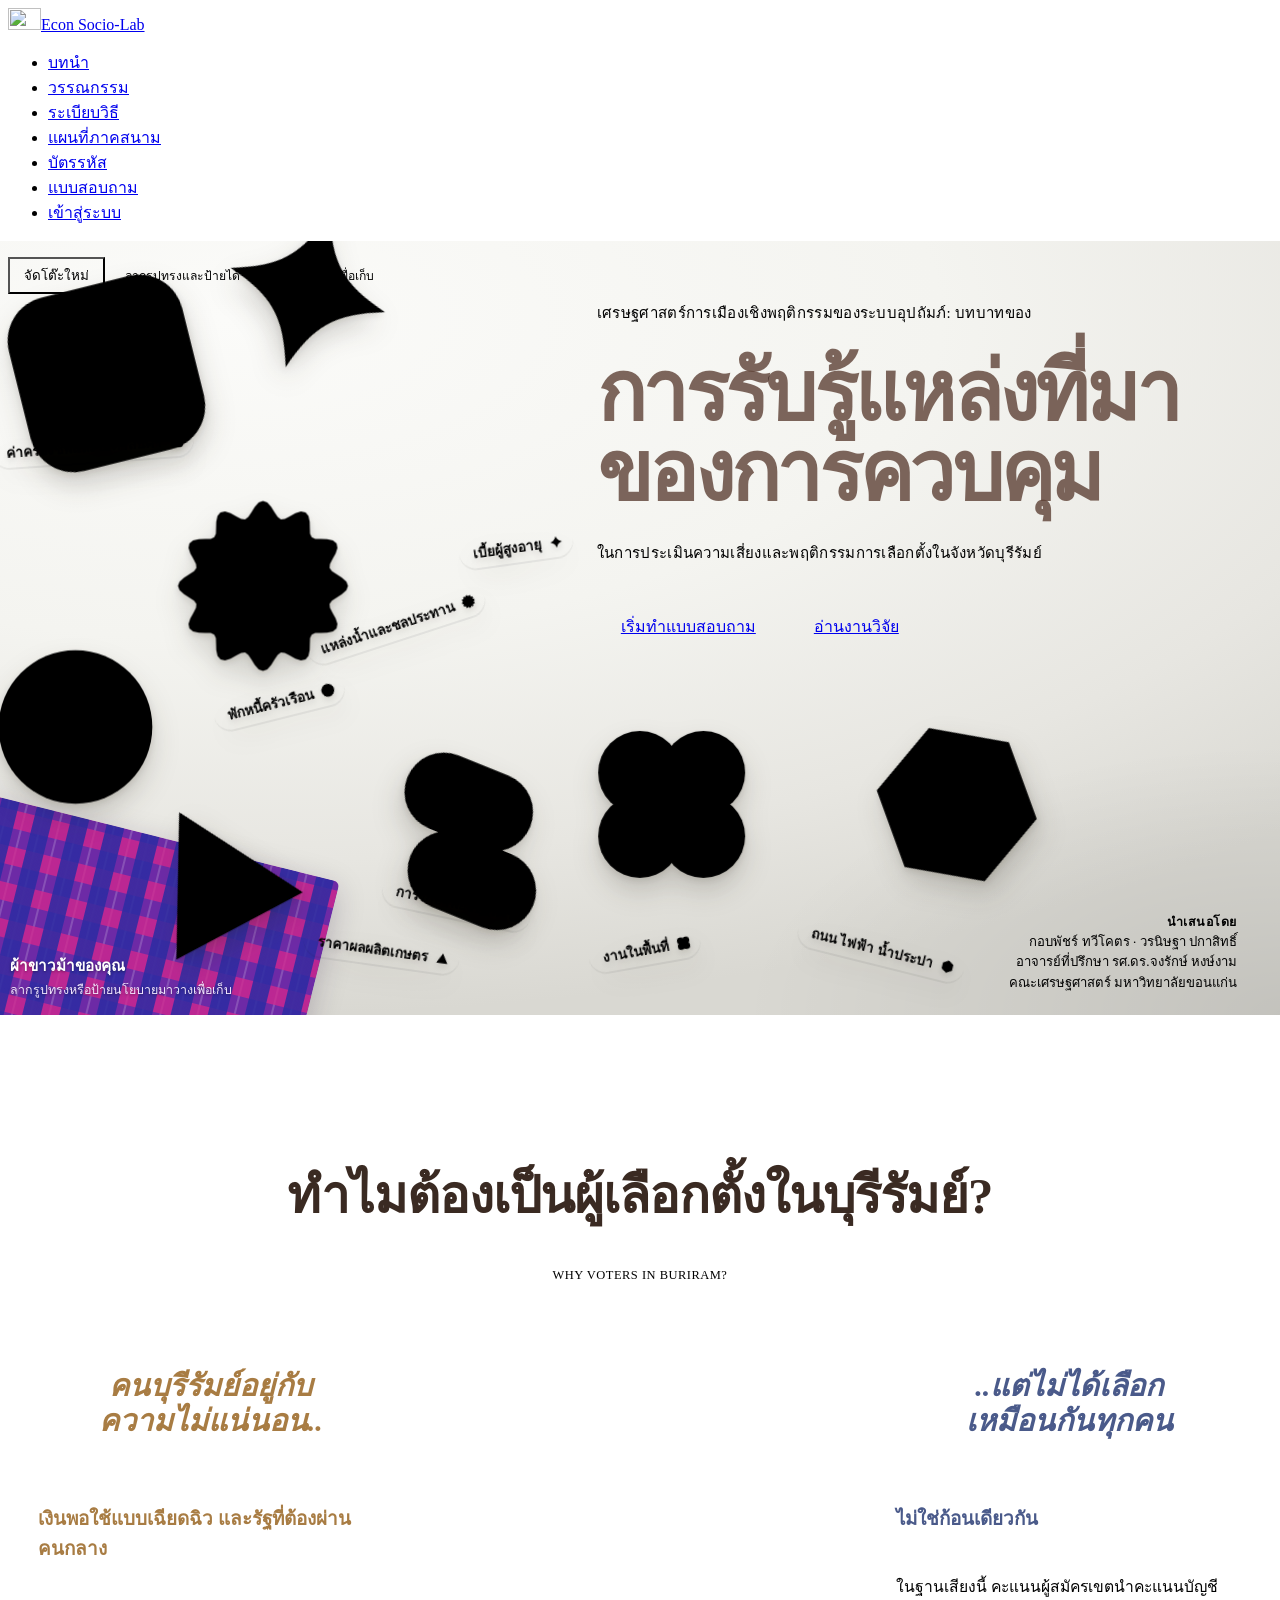
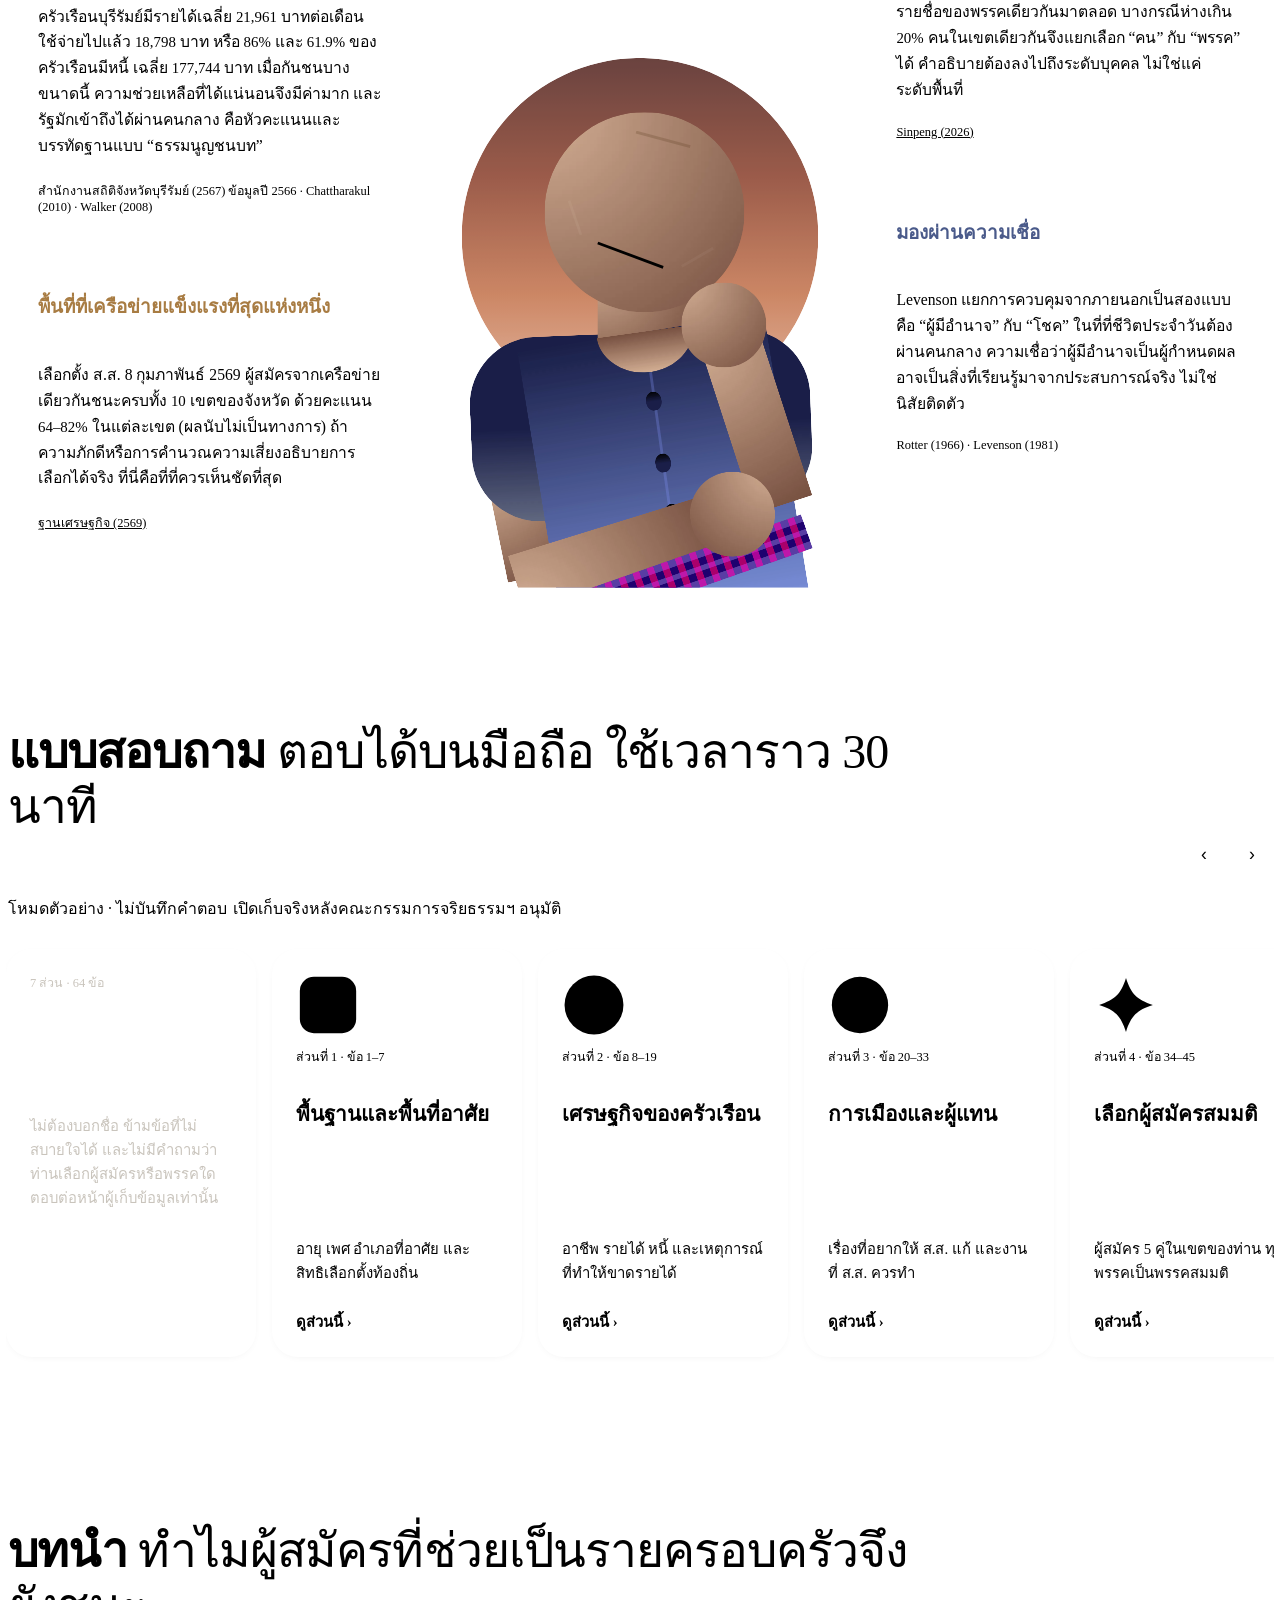
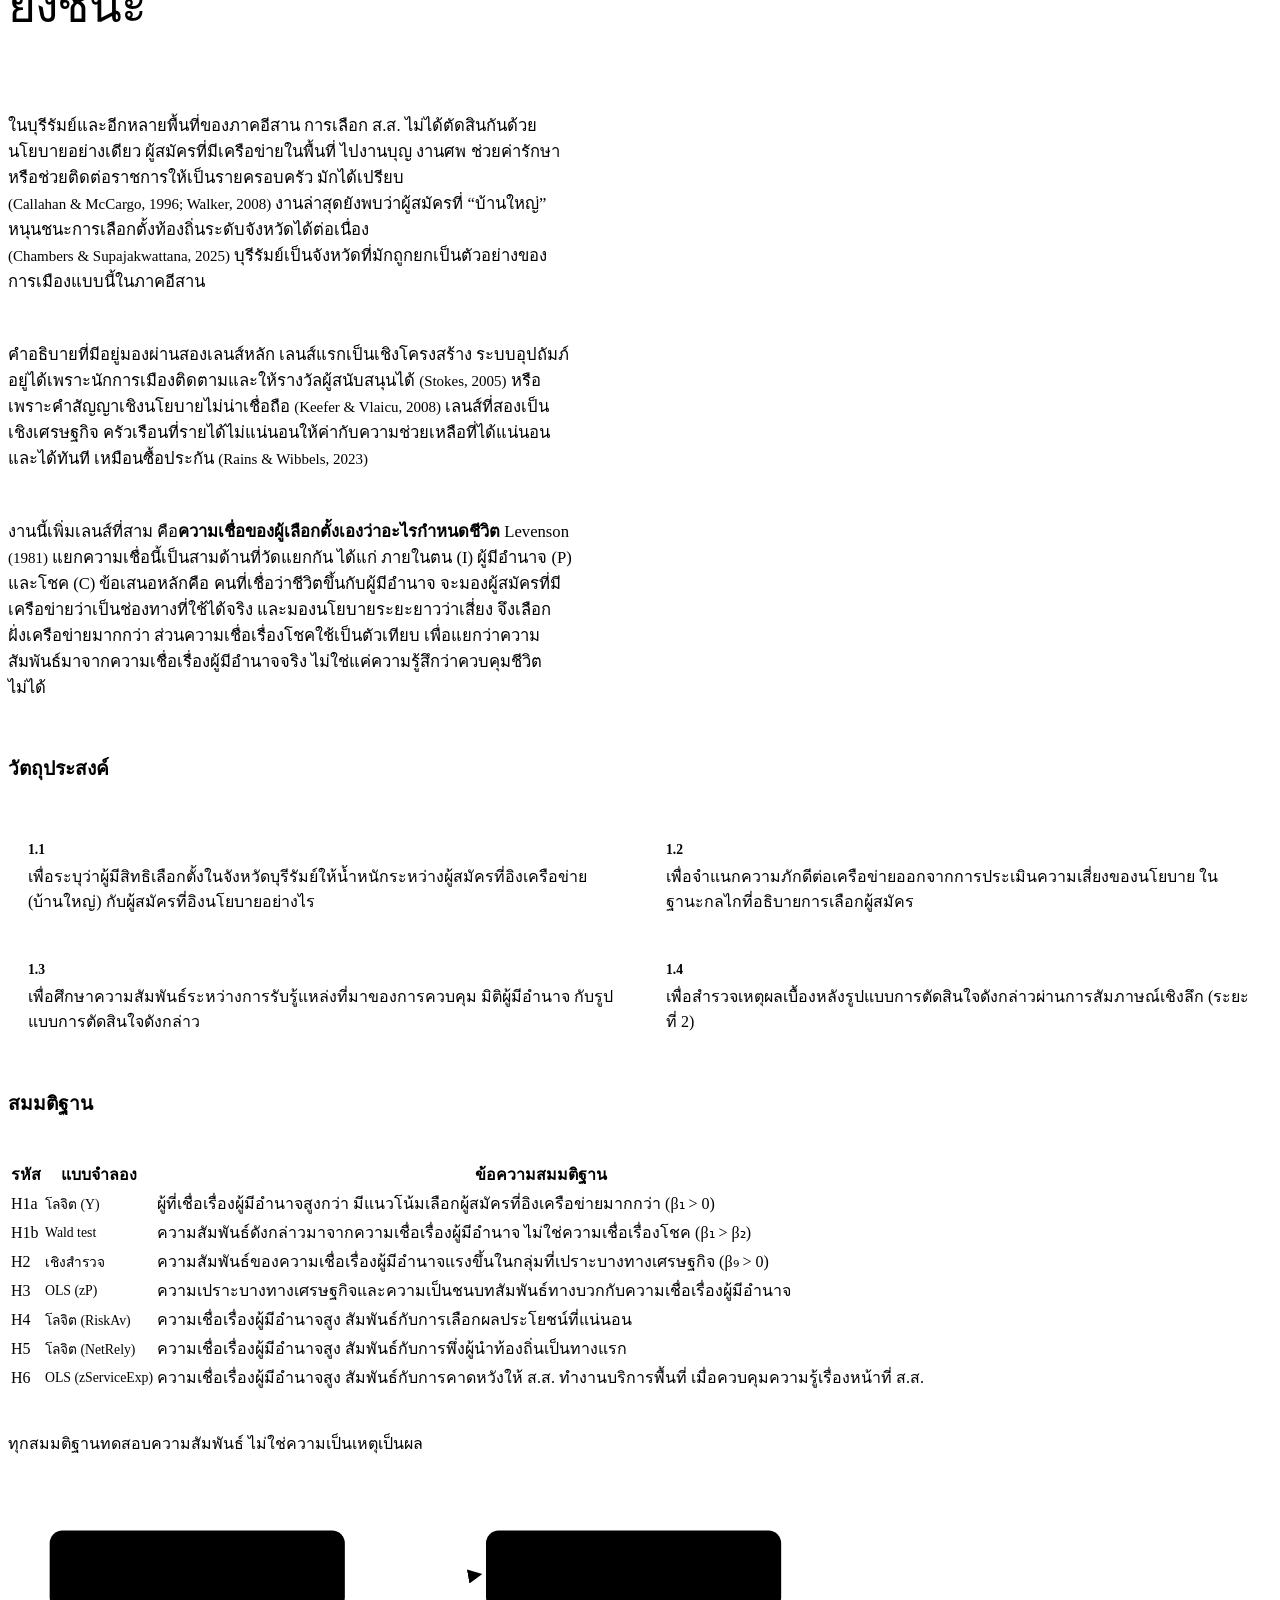
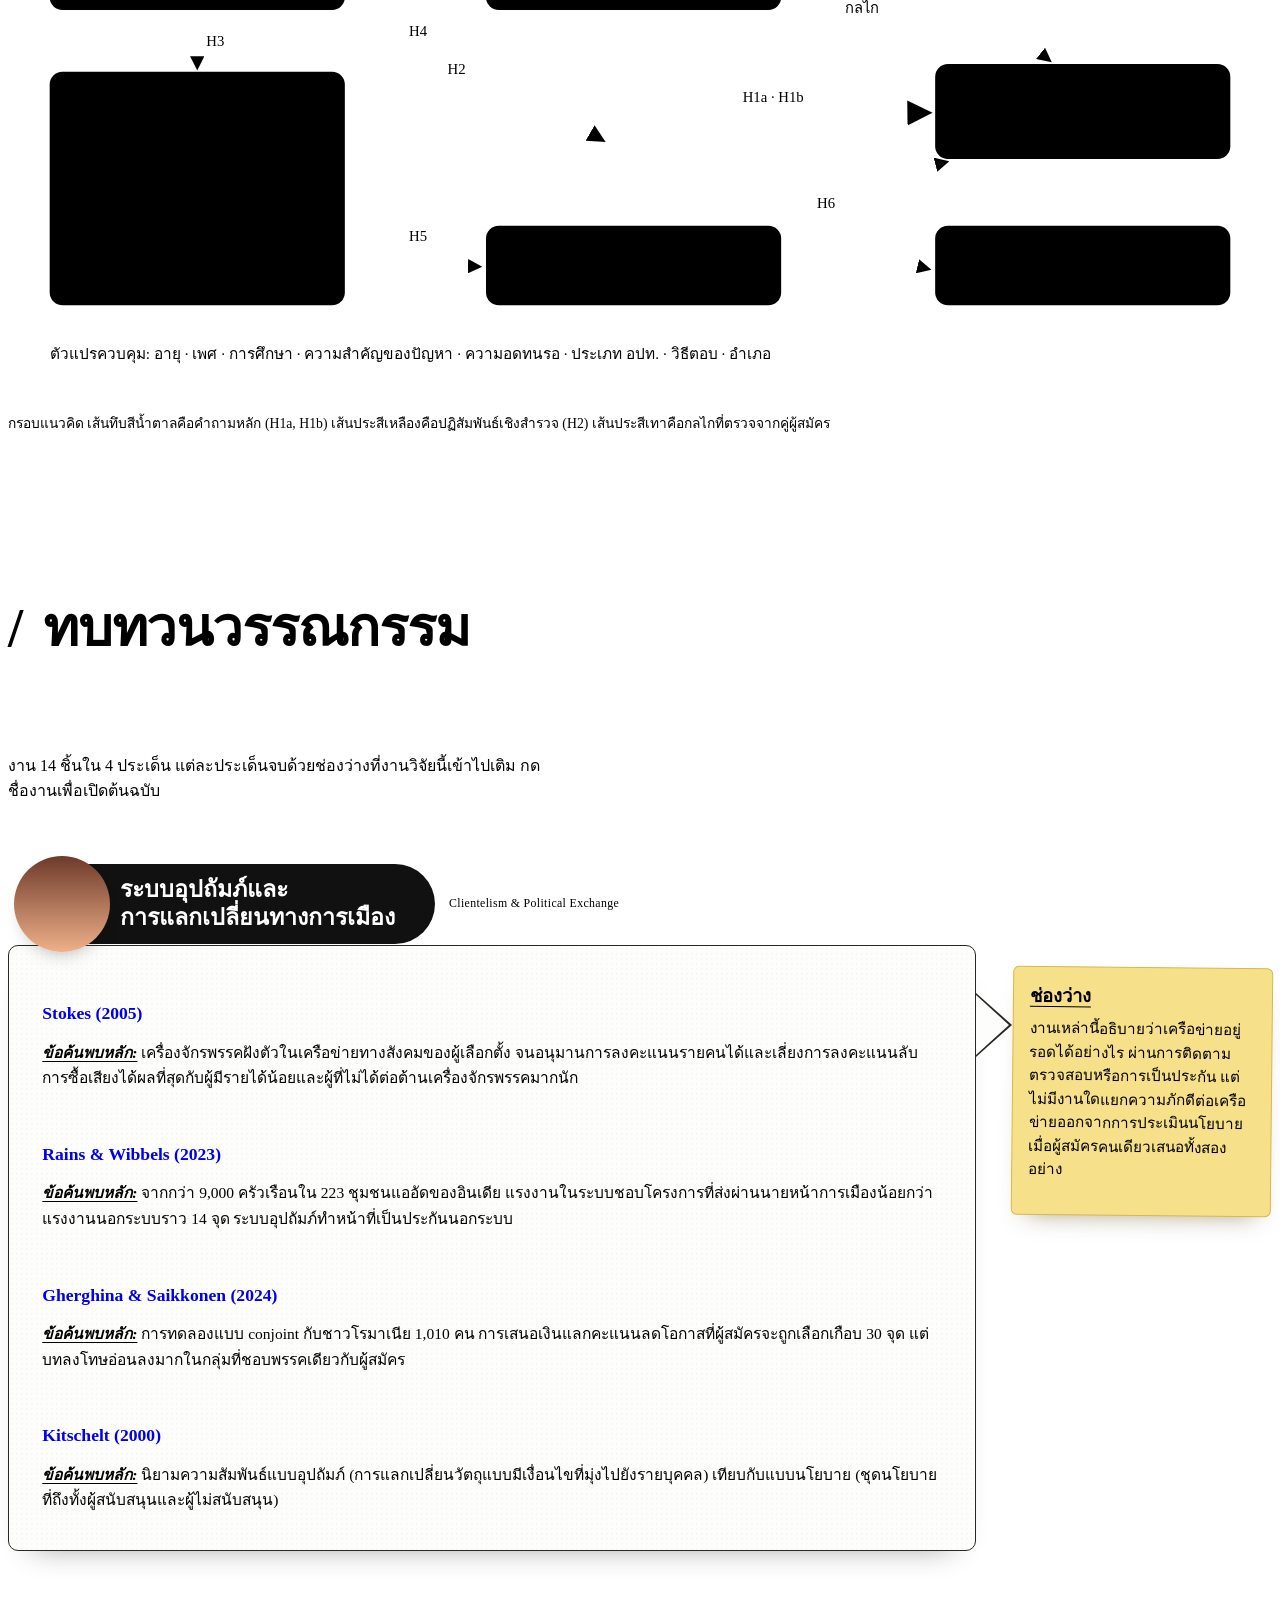
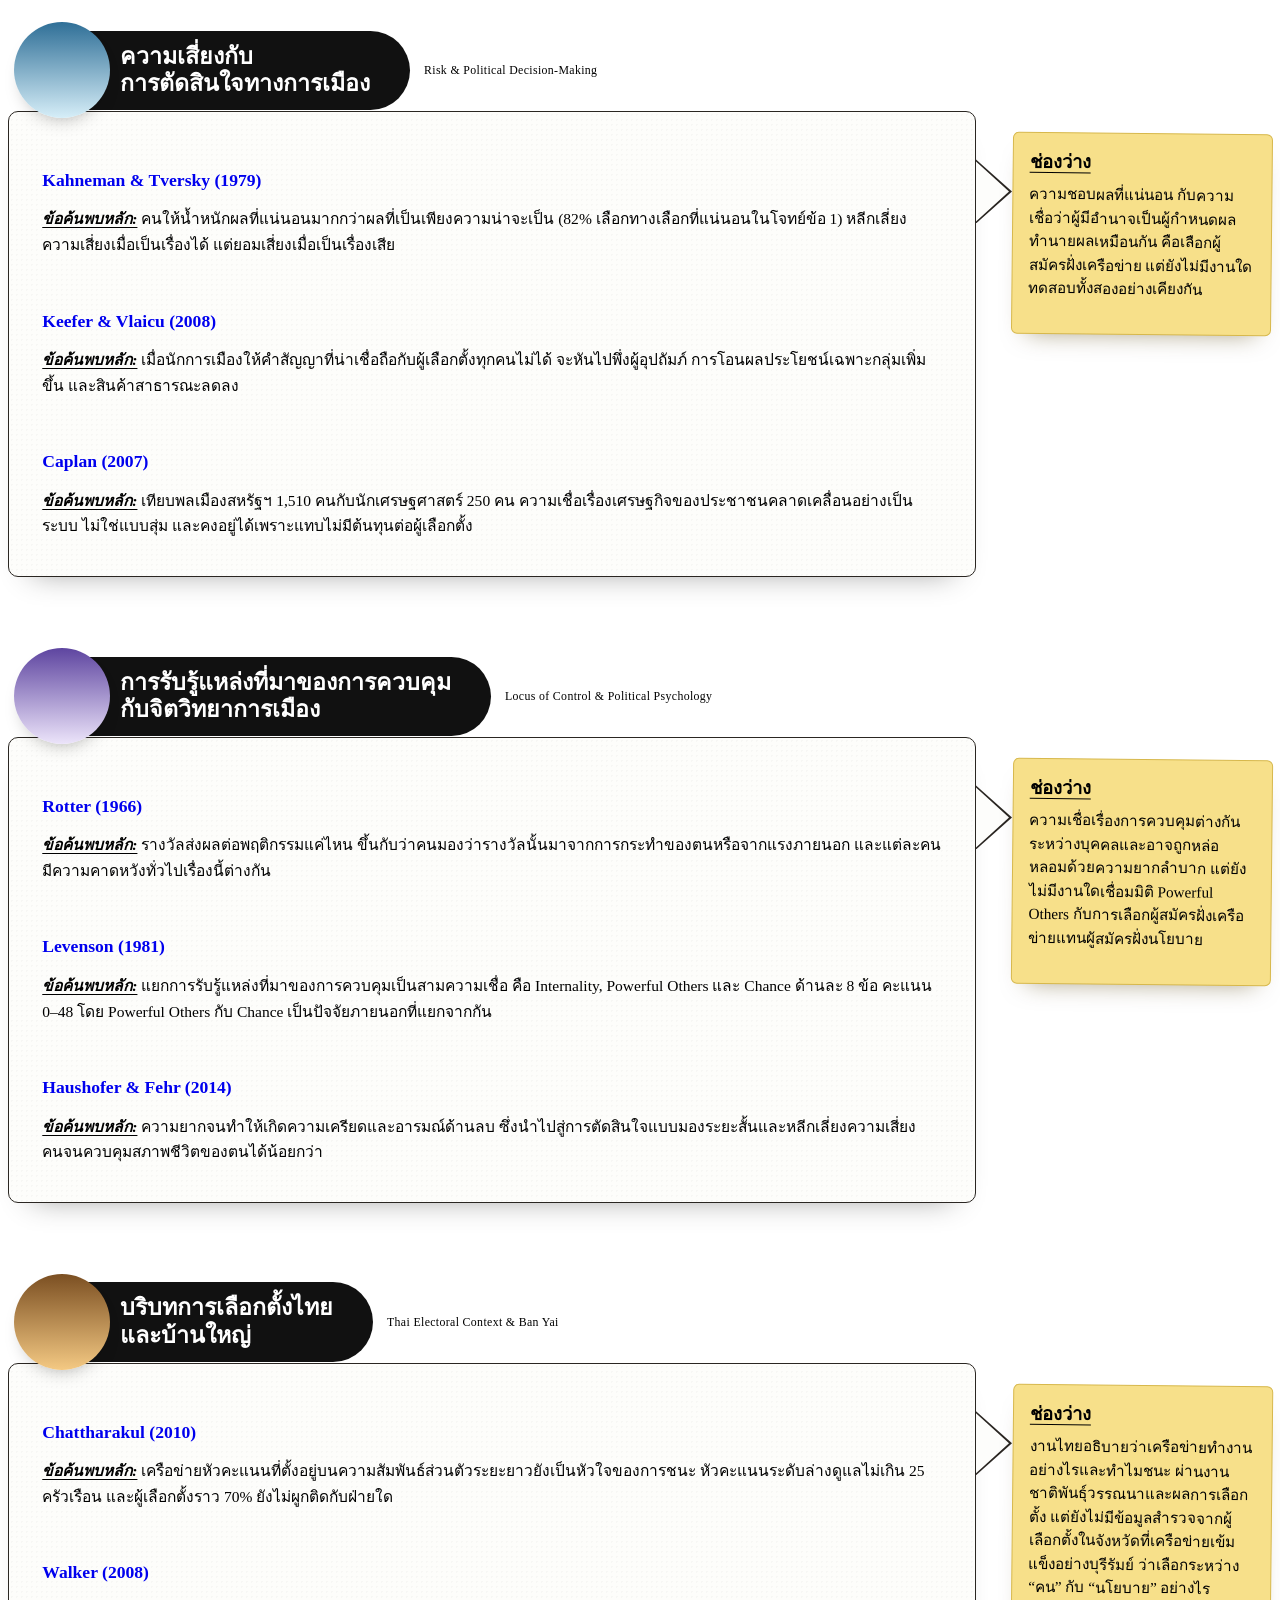
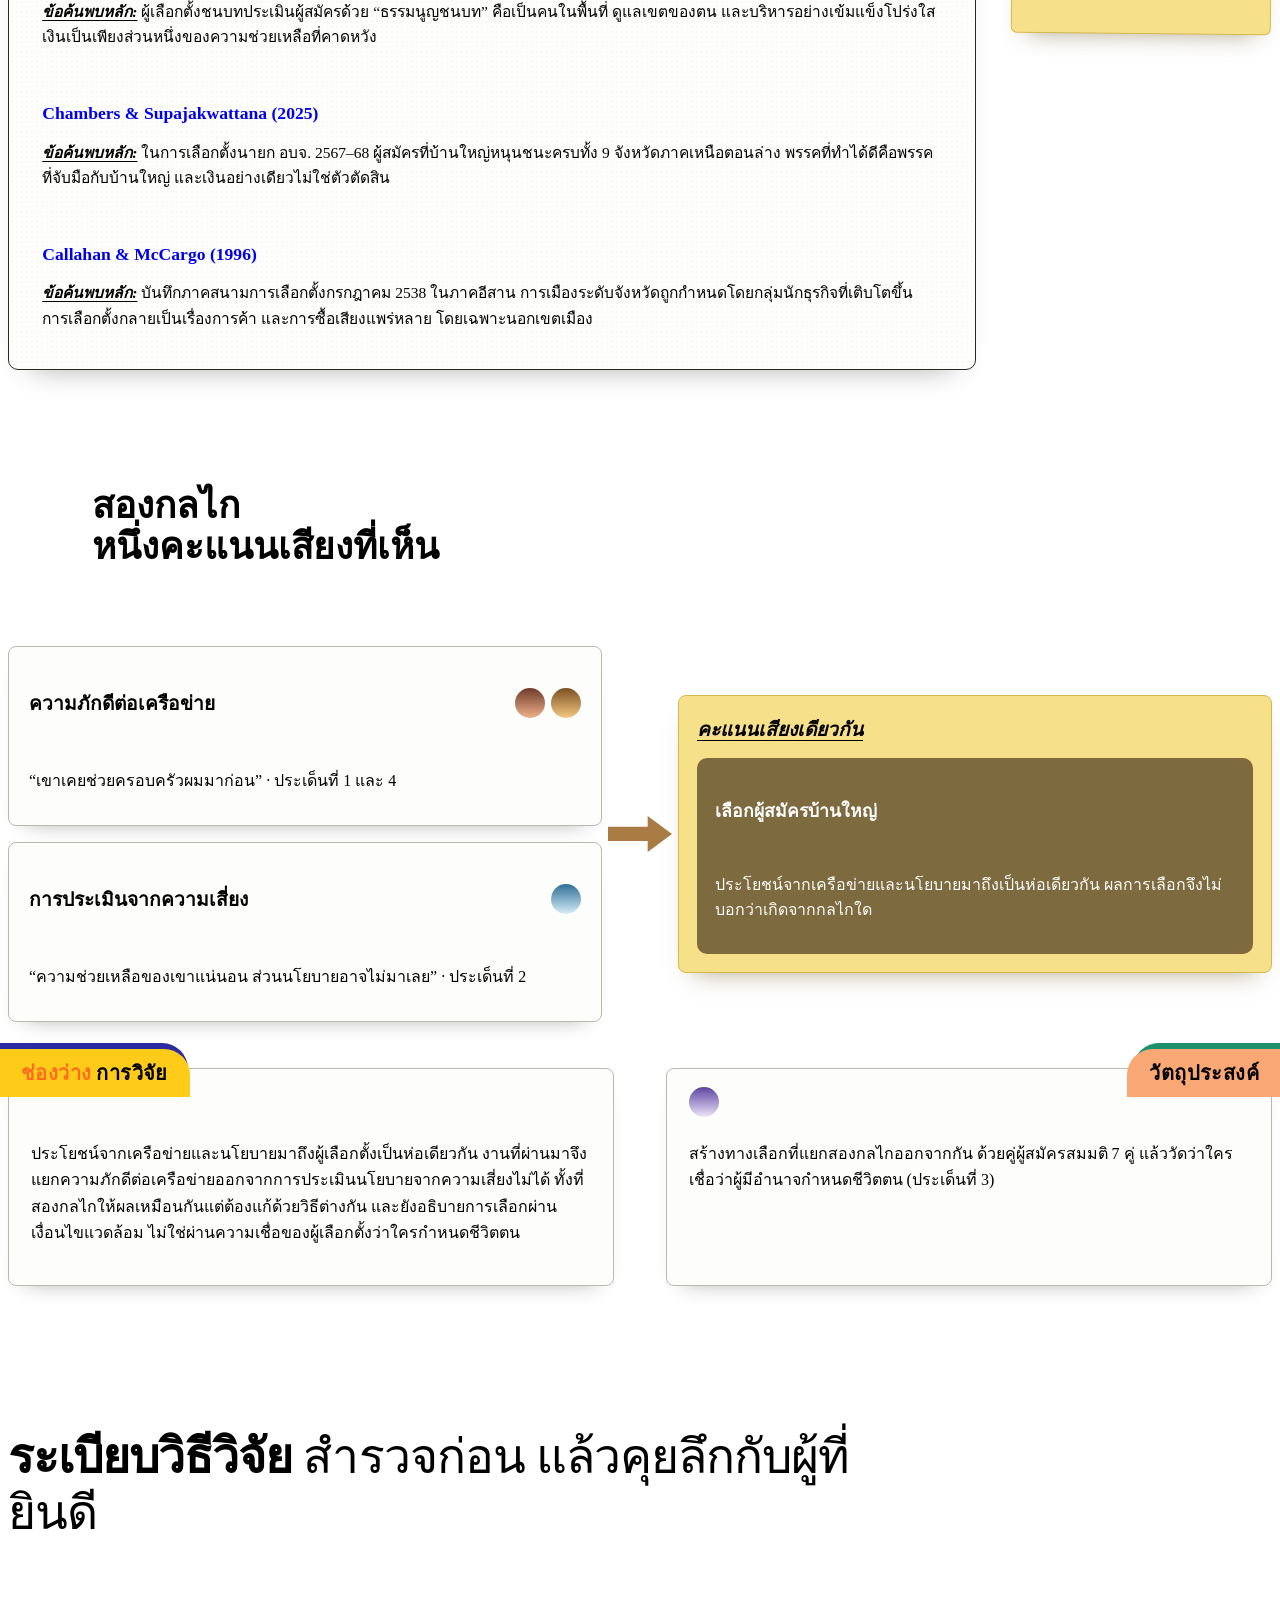
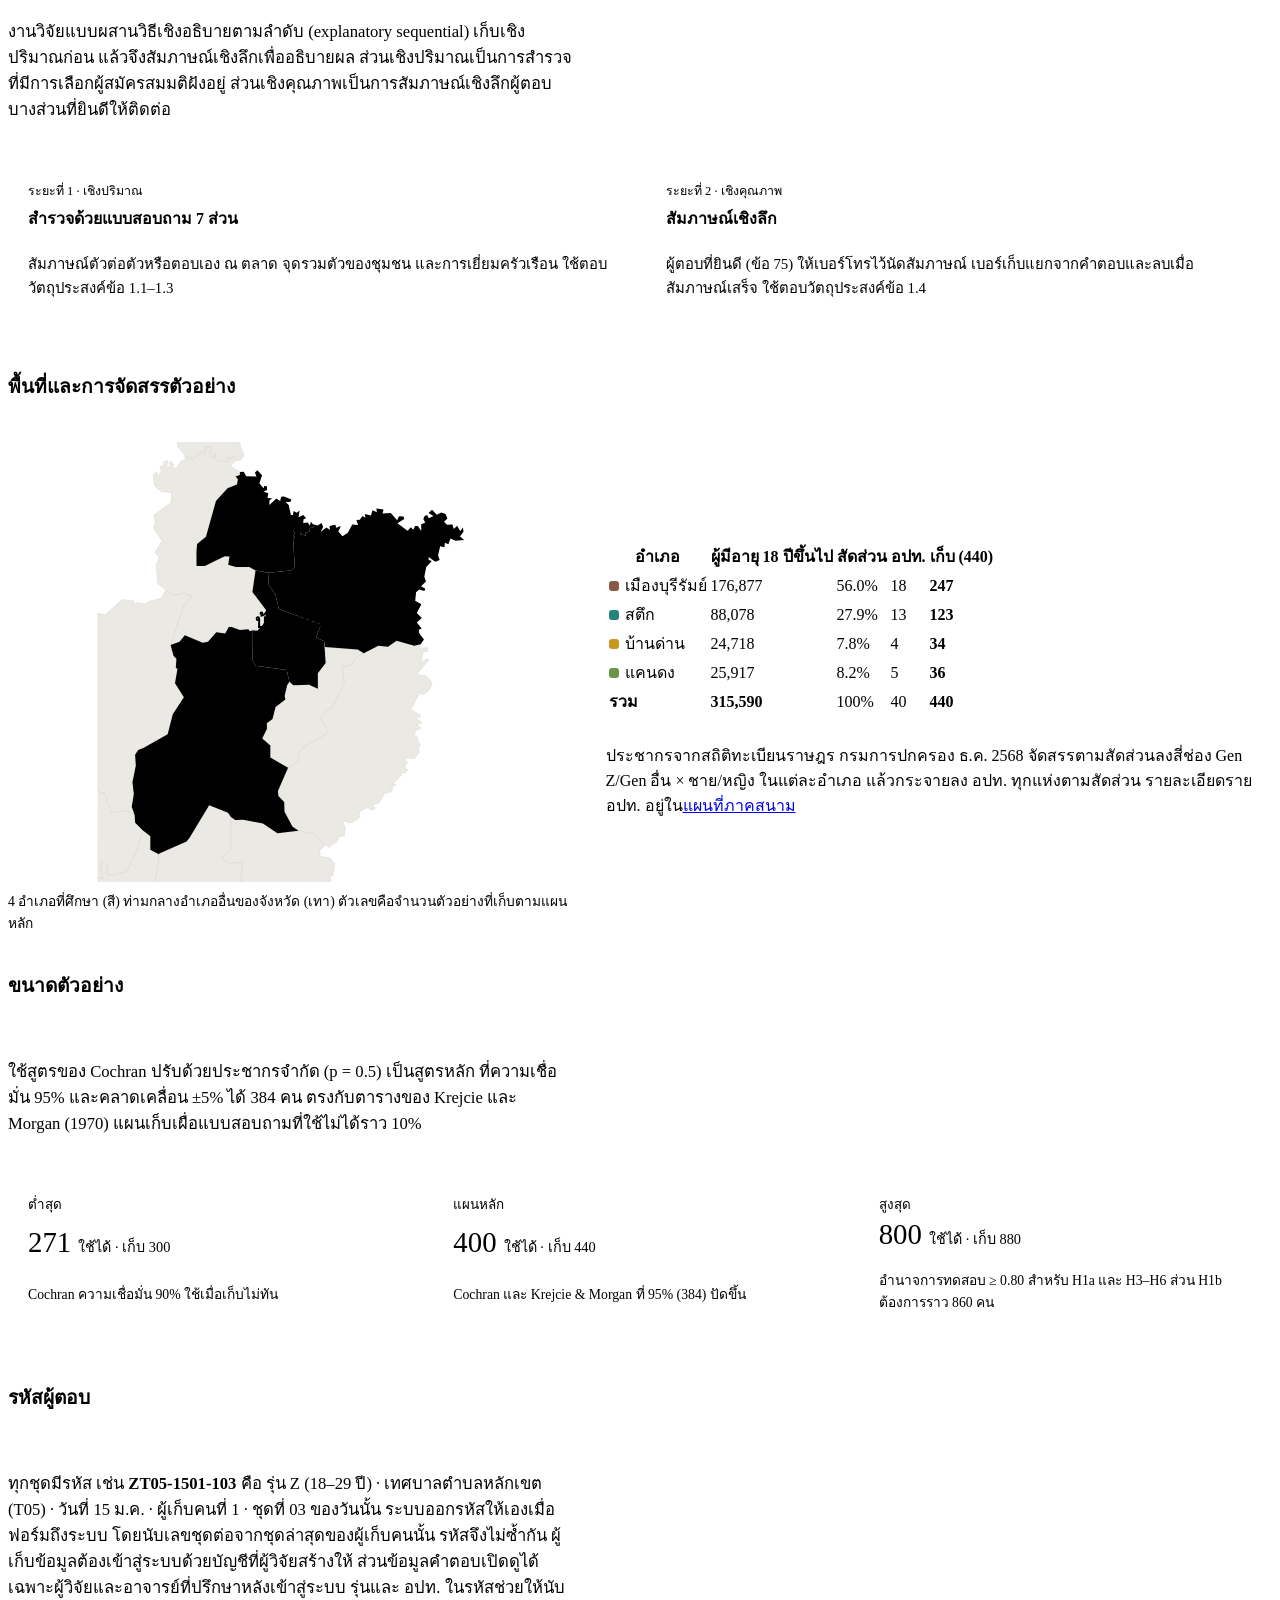
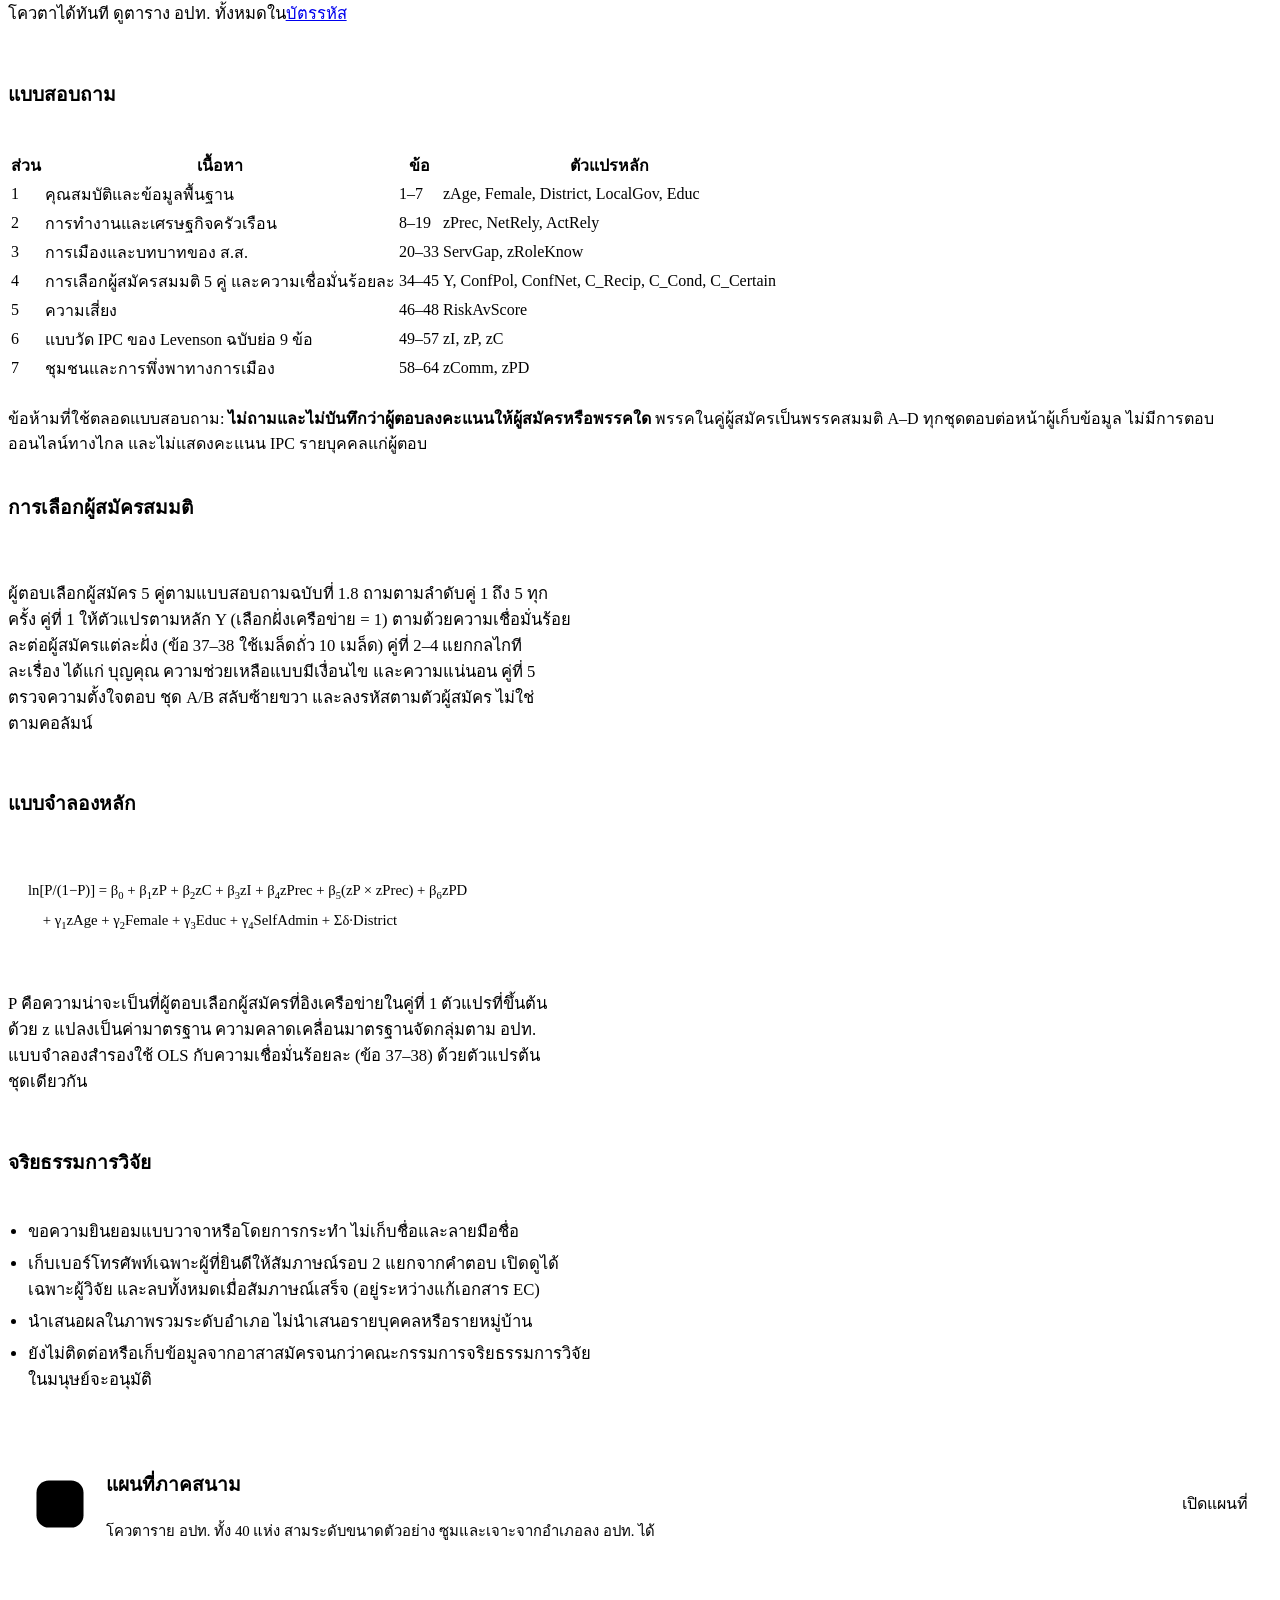
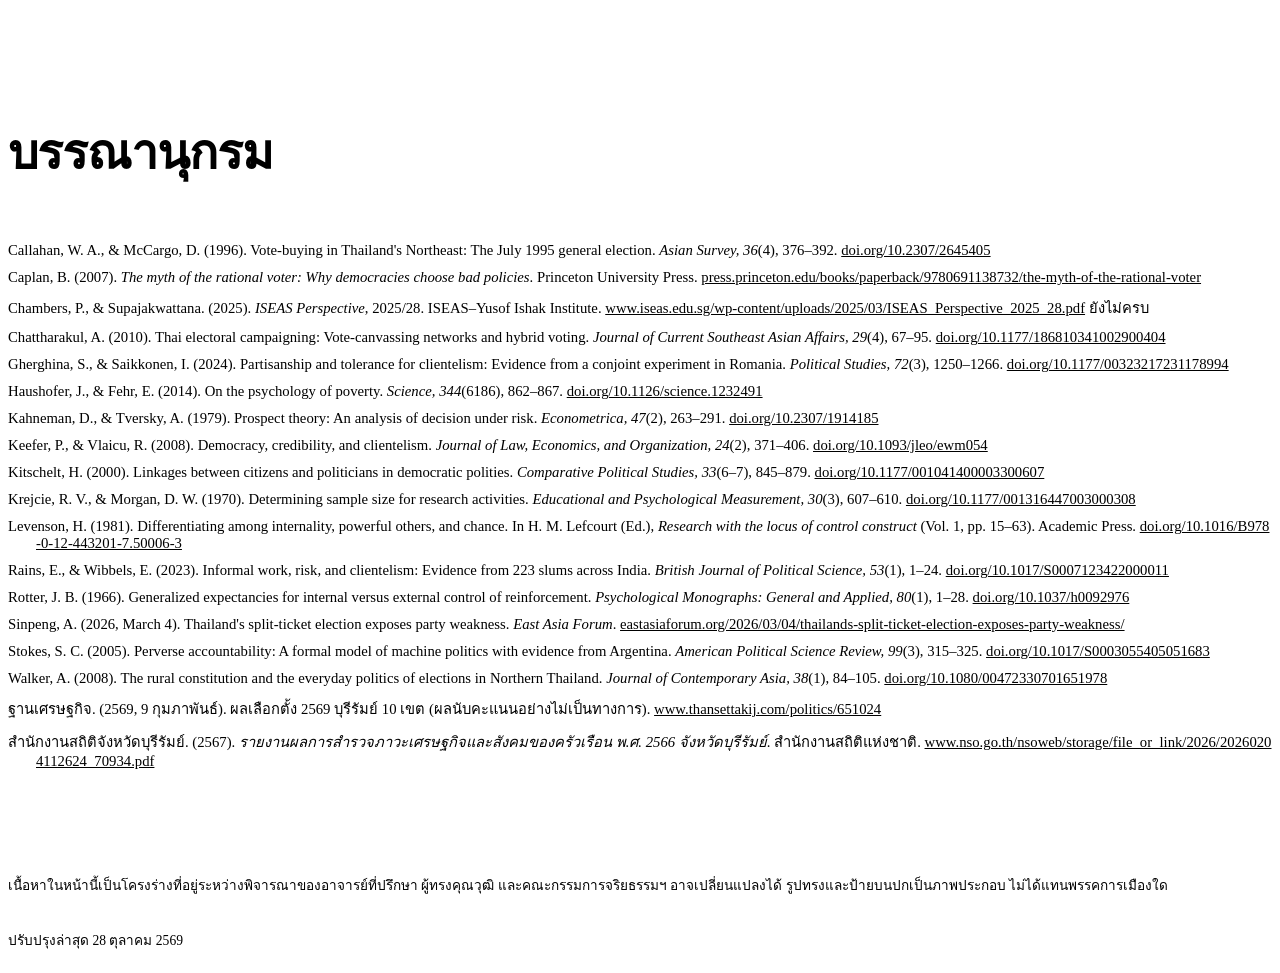
==== commit 4b8e1c21: "Site name in the header: Econ Socio-Lab instead of the research topic The survey tab title and the a" ====
--- a/index.html
+++ b/index.html
@@ -311,7 +311,7 @@
 <meta name="theme-color" content="#f7f7f4">
 </head>
 <body>
-<nav class="site-nav" aria-label="เมนูหลัก"><div class="wrap"><a class="brand" href="./"><img class="logo" src="assets/logo.svg" alt="" width="33" height="22">ระบบอุปถัมภ์ · บุรีรัมย์</a><ul><li><a class="nl" href="#intro">บทนำ</a></li><li><a class="nl" href="#lit">วรรณกรรม</a></li><li><a class="nl" href="#method">ระเบียบวิธี</a></li><li><a class="nl" href="field/">แผนที่ภาคสนาม</a></li><li><a class="nl" href="codes/">บัตรรหัส</a></li><li><a class="nl cta" href="survey/">แบบสอบถาม</a></li><li><a class="nl" href="admin/">เข้าสู่ระบบ</a></li></ul></div></nav>
+<nav class="site-nav" aria-label="เมนูหลัก"><div class="wrap"><a class="brand" href="./"><img class="logo" src="assets/logo.svg" alt="" width="33" height="22">Econ Socio-Lab</a><ul><li><a class="nl" href="#intro">บทนำ</a></li><li><a class="nl" href="#lit">วรรณกรรม</a></li><li><a class="nl" href="#method">ระเบียบวิธี</a></li><li><a class="nl" href="field/">แผนที่ภาคสนาม</a></li><li><a class="nl" href="codes/">บัตรรหัส</a></li><li><a class="nl cta" href="survey/">แบบสอบถาม</a></li><li><a class="nl" href="admin/">เข้าสู่ระบบ</a></li></ul></div></nav>
 
 <section class="cover" id="table" aria-label="ปกงานวิจัย">
   <div class="cloth" id="cloth" aria-hidden="true"></div>
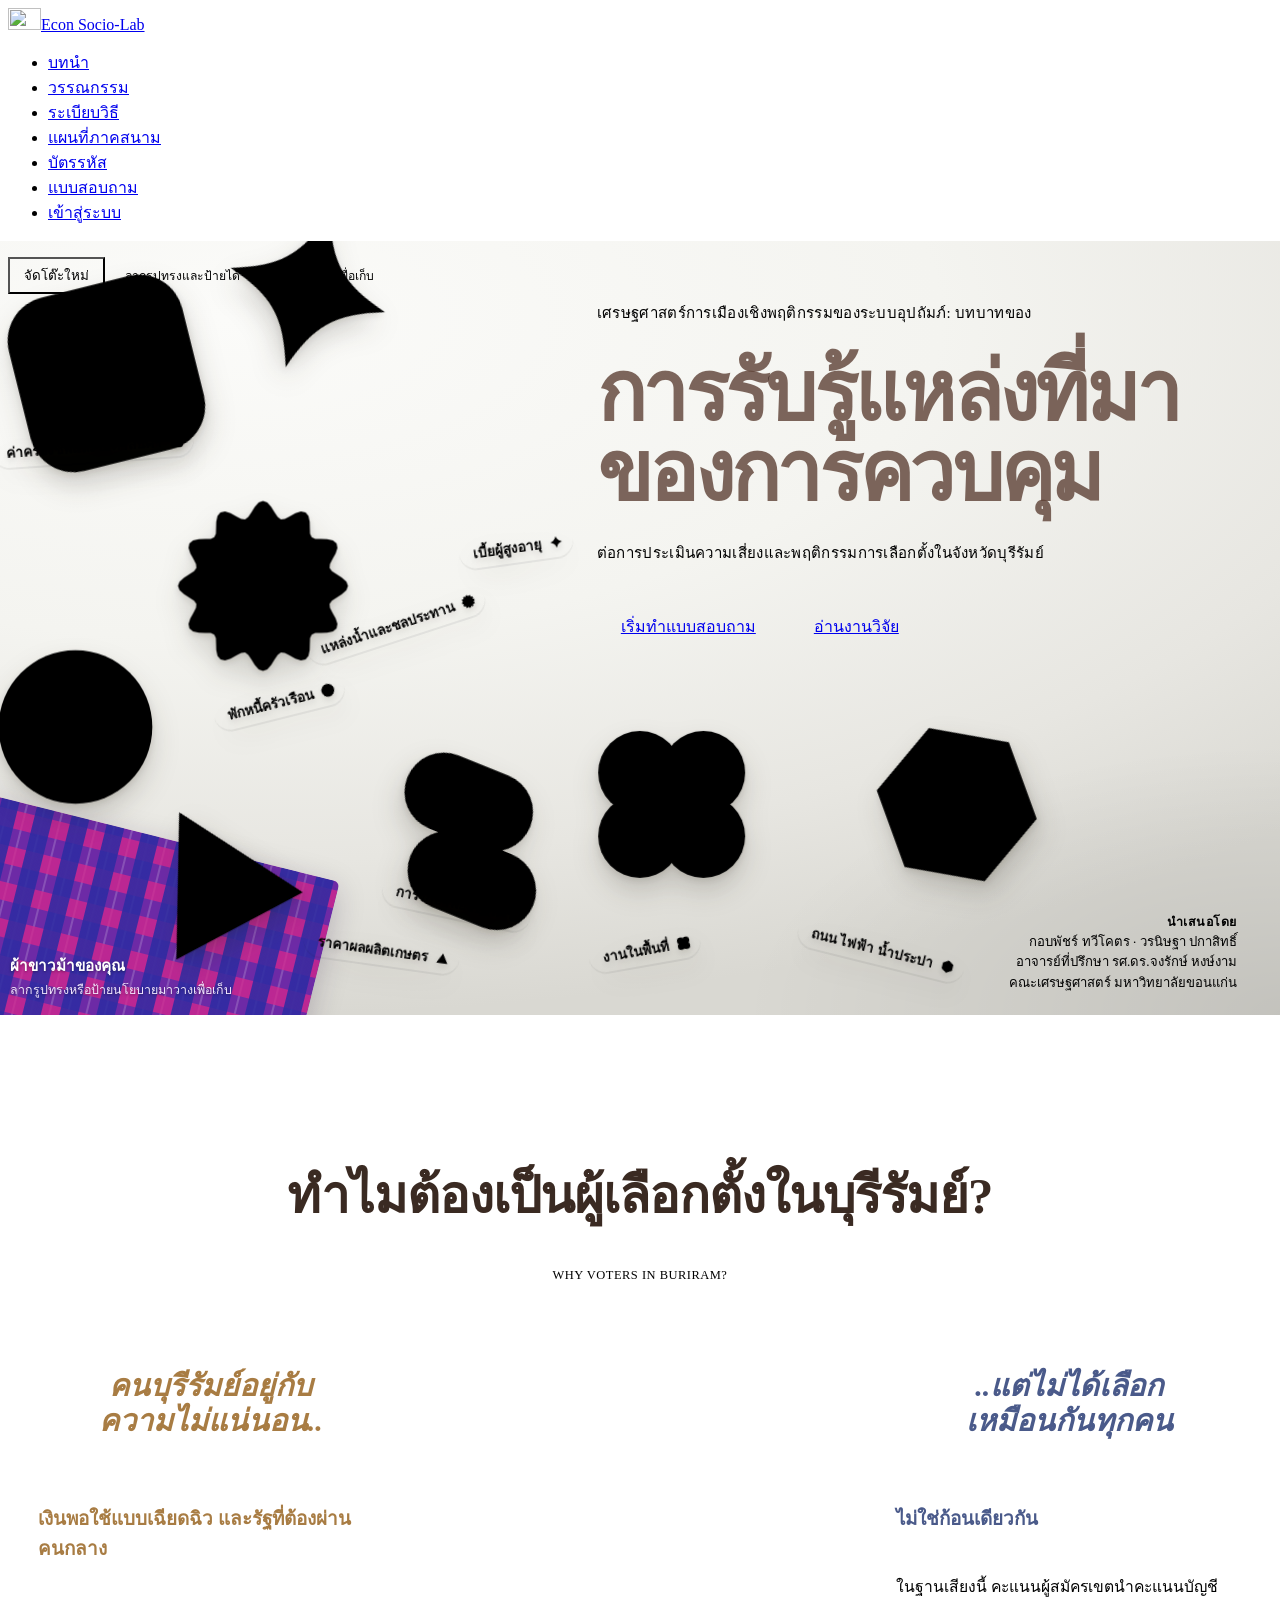
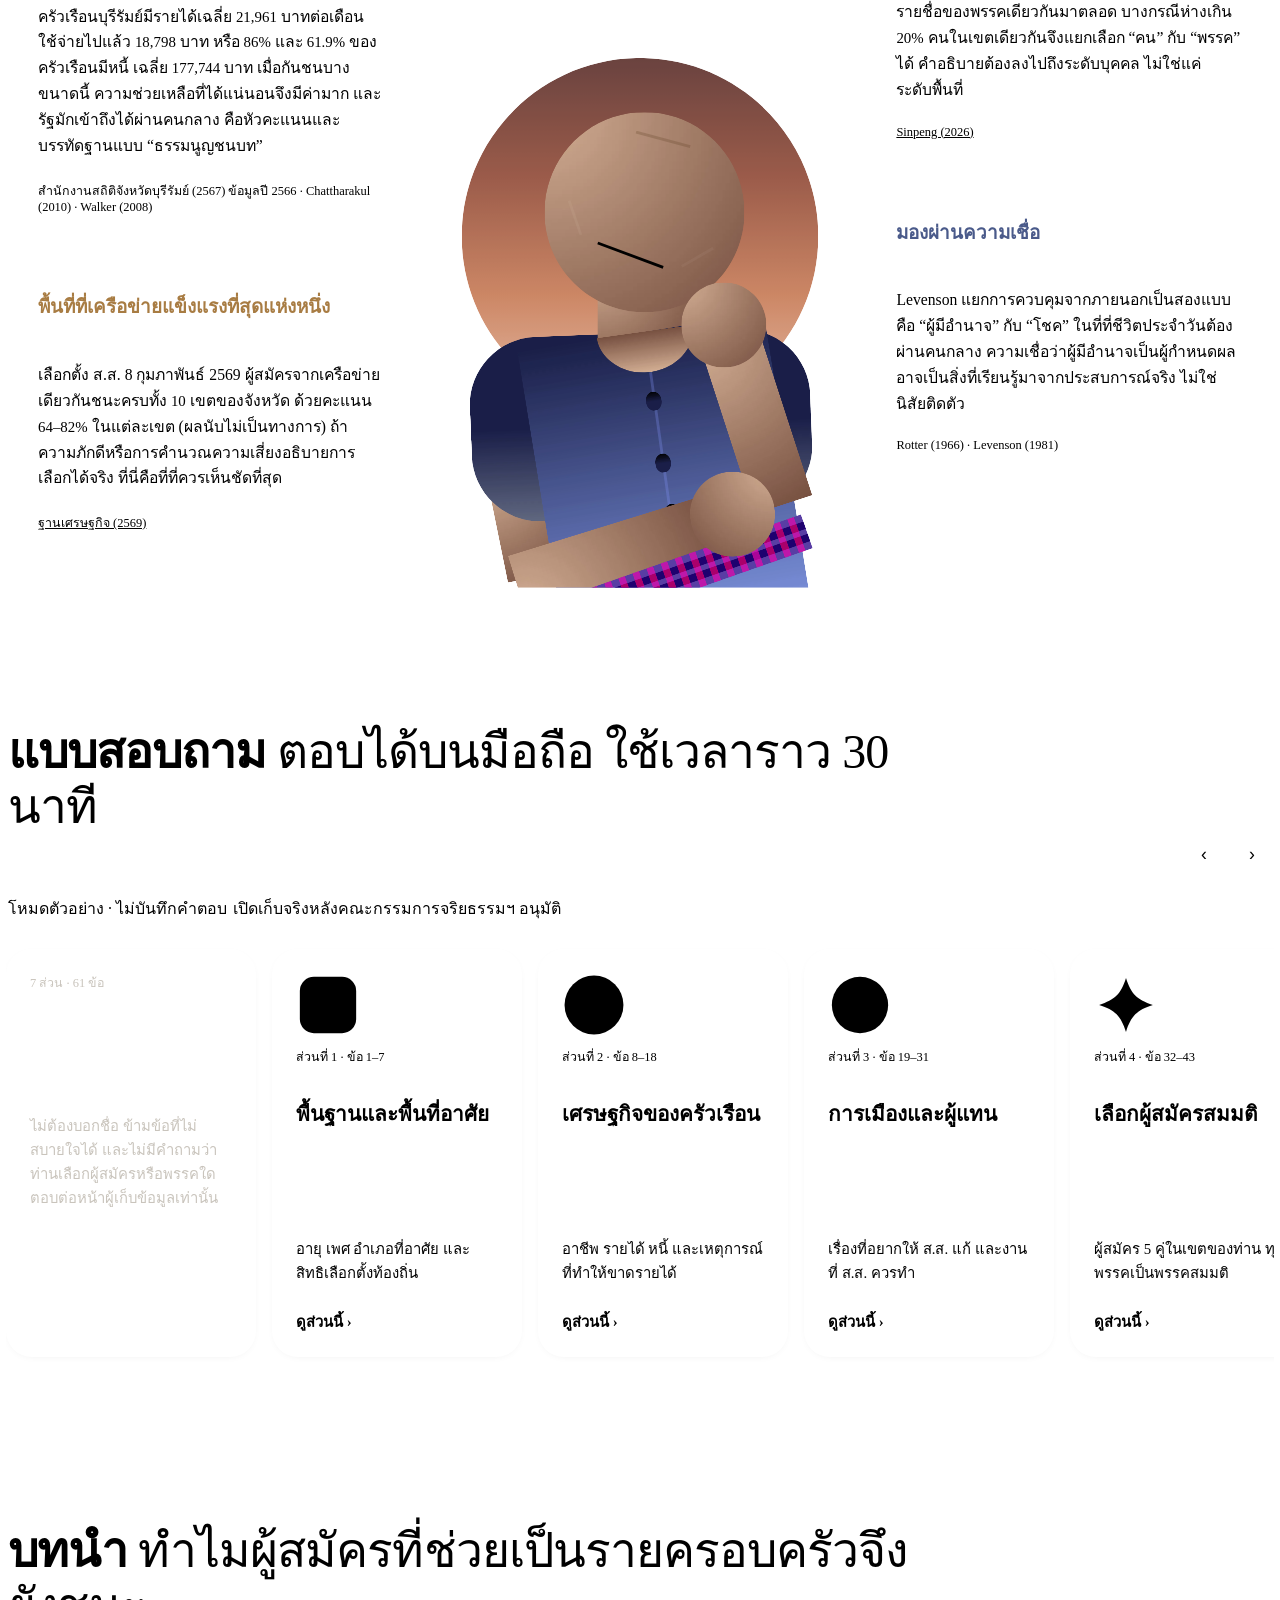
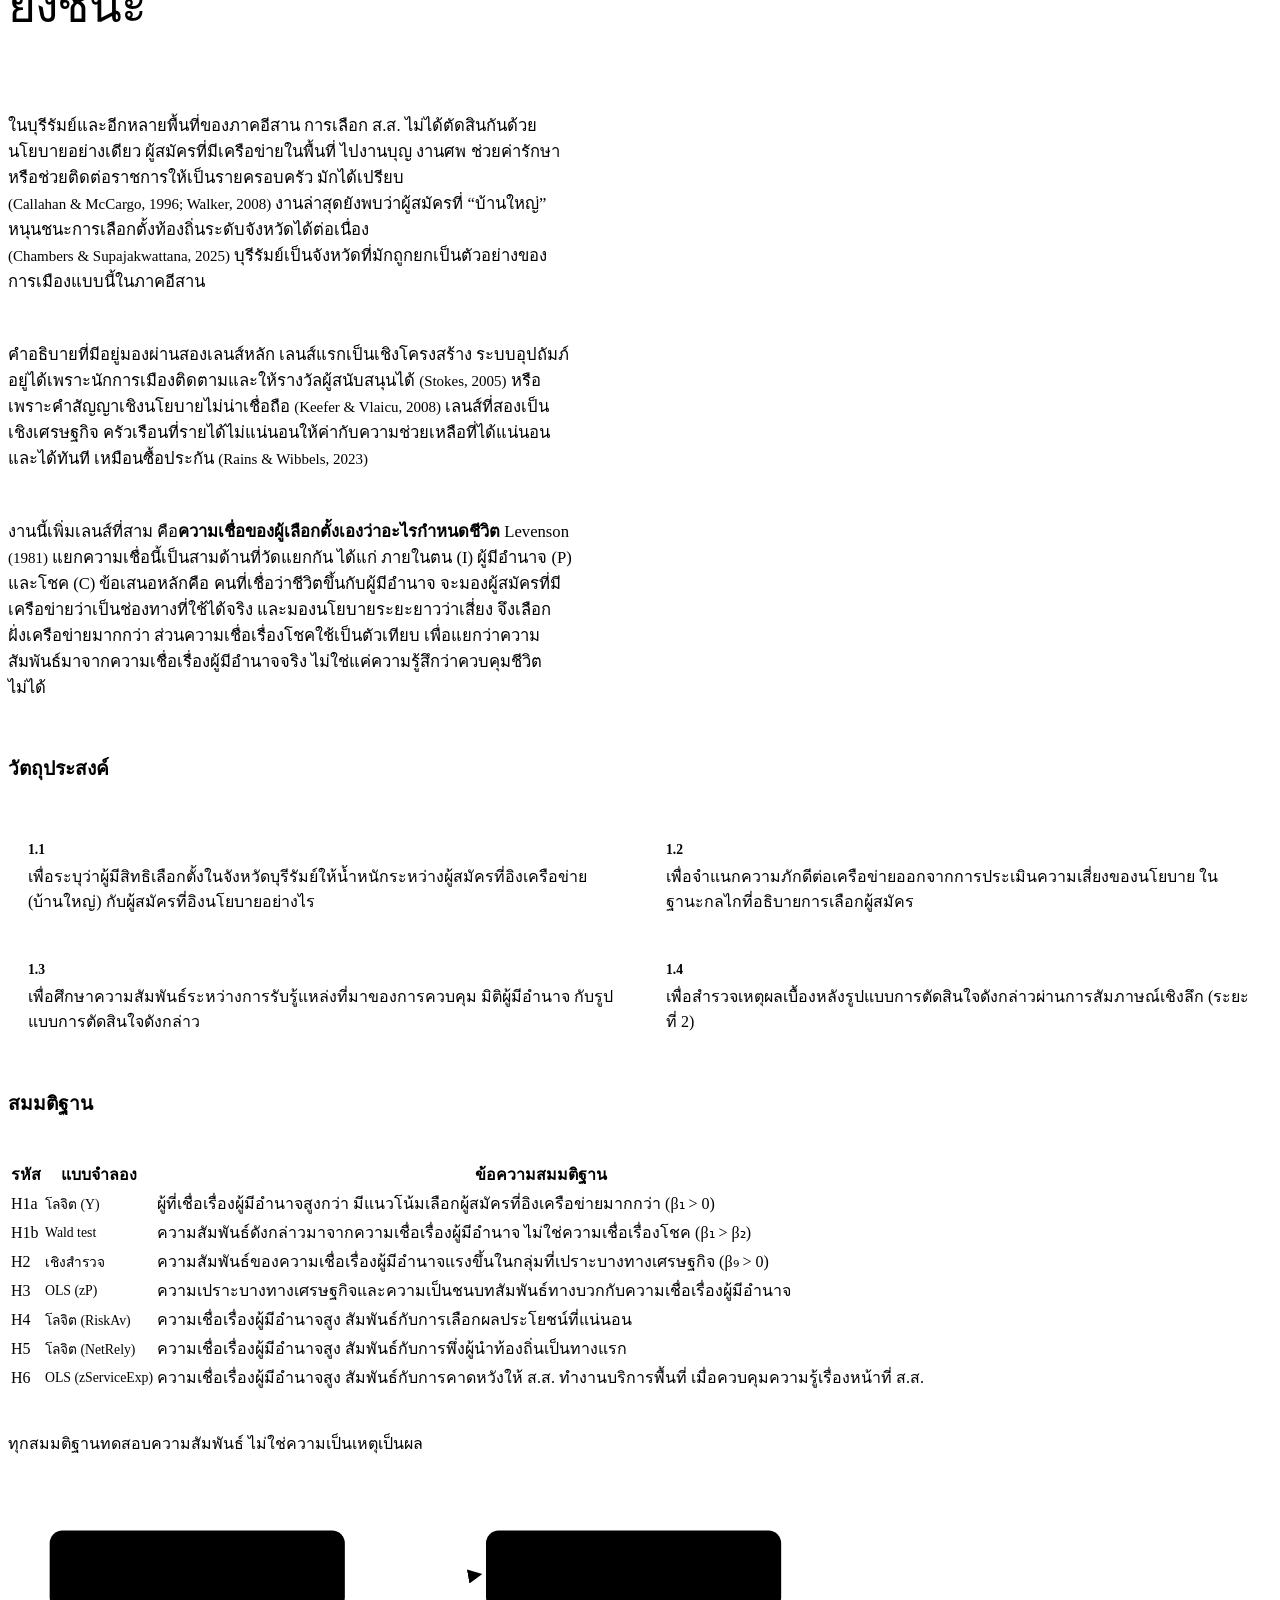
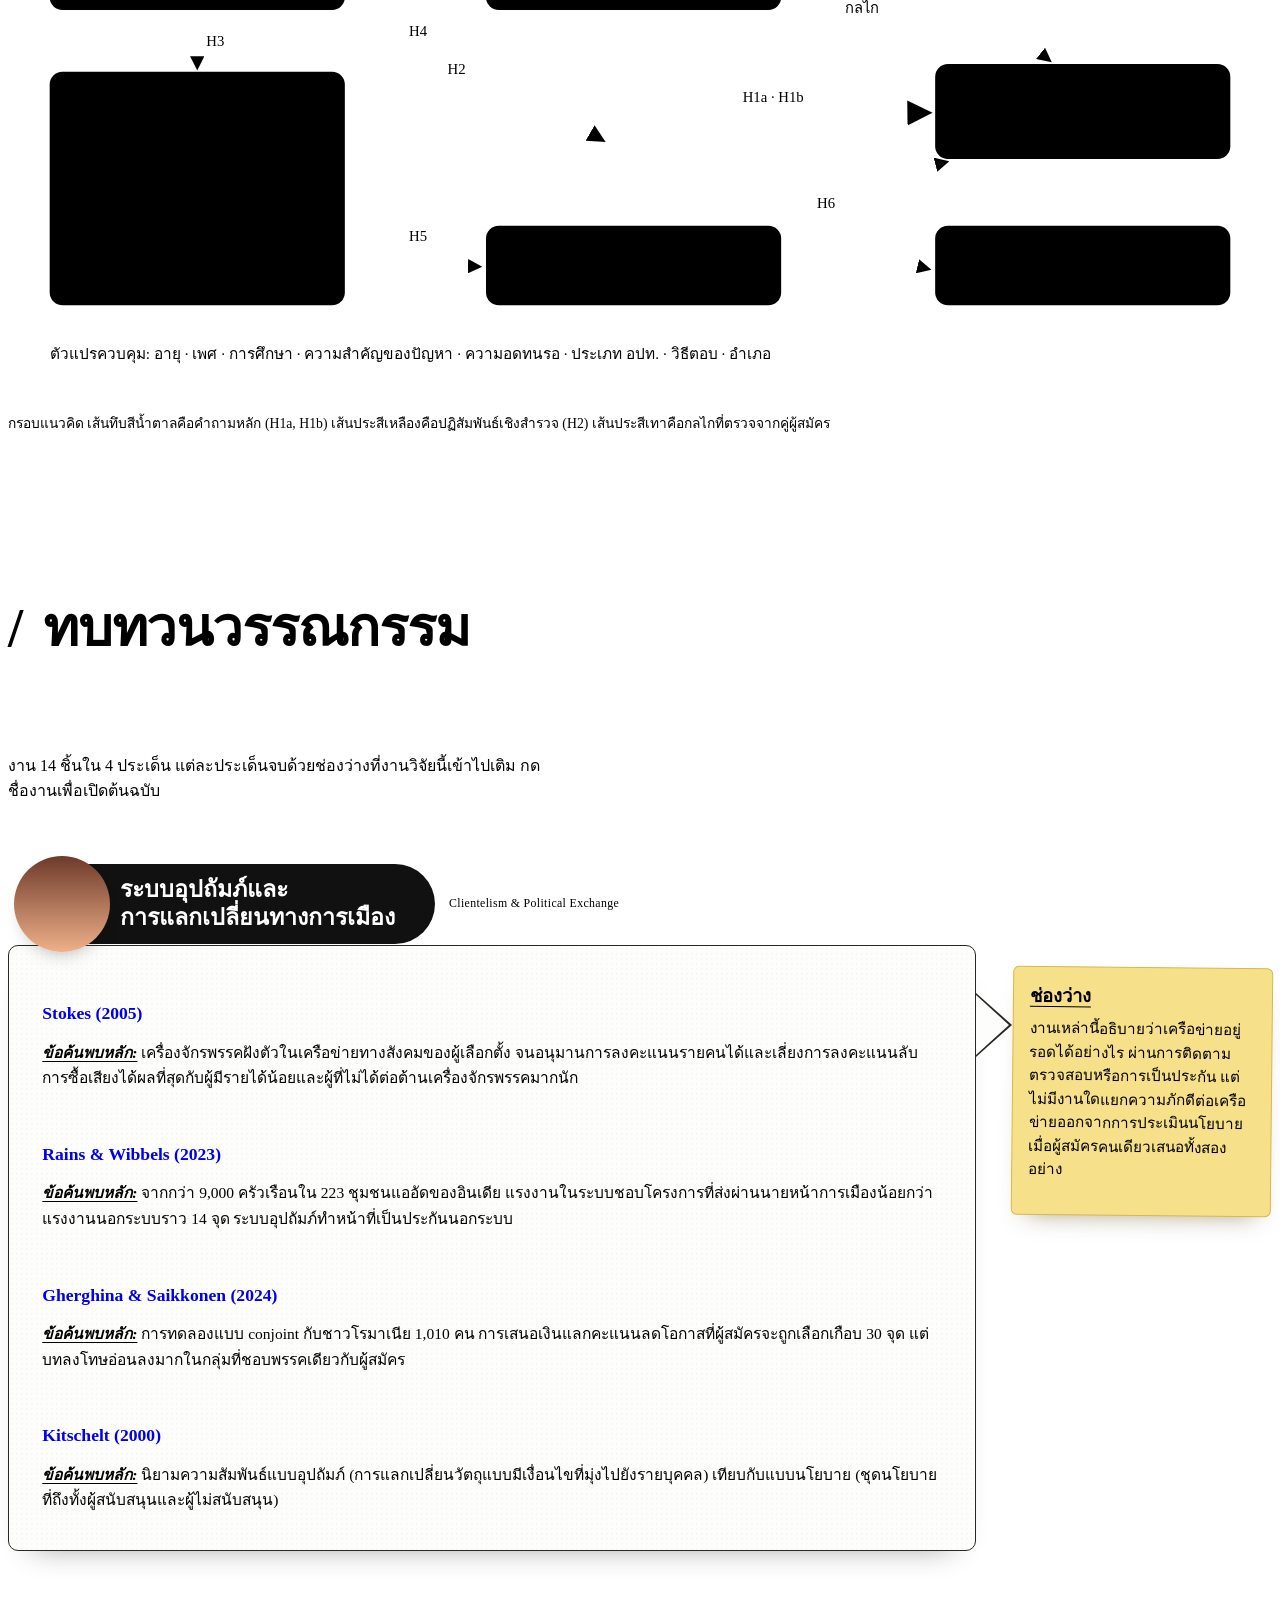
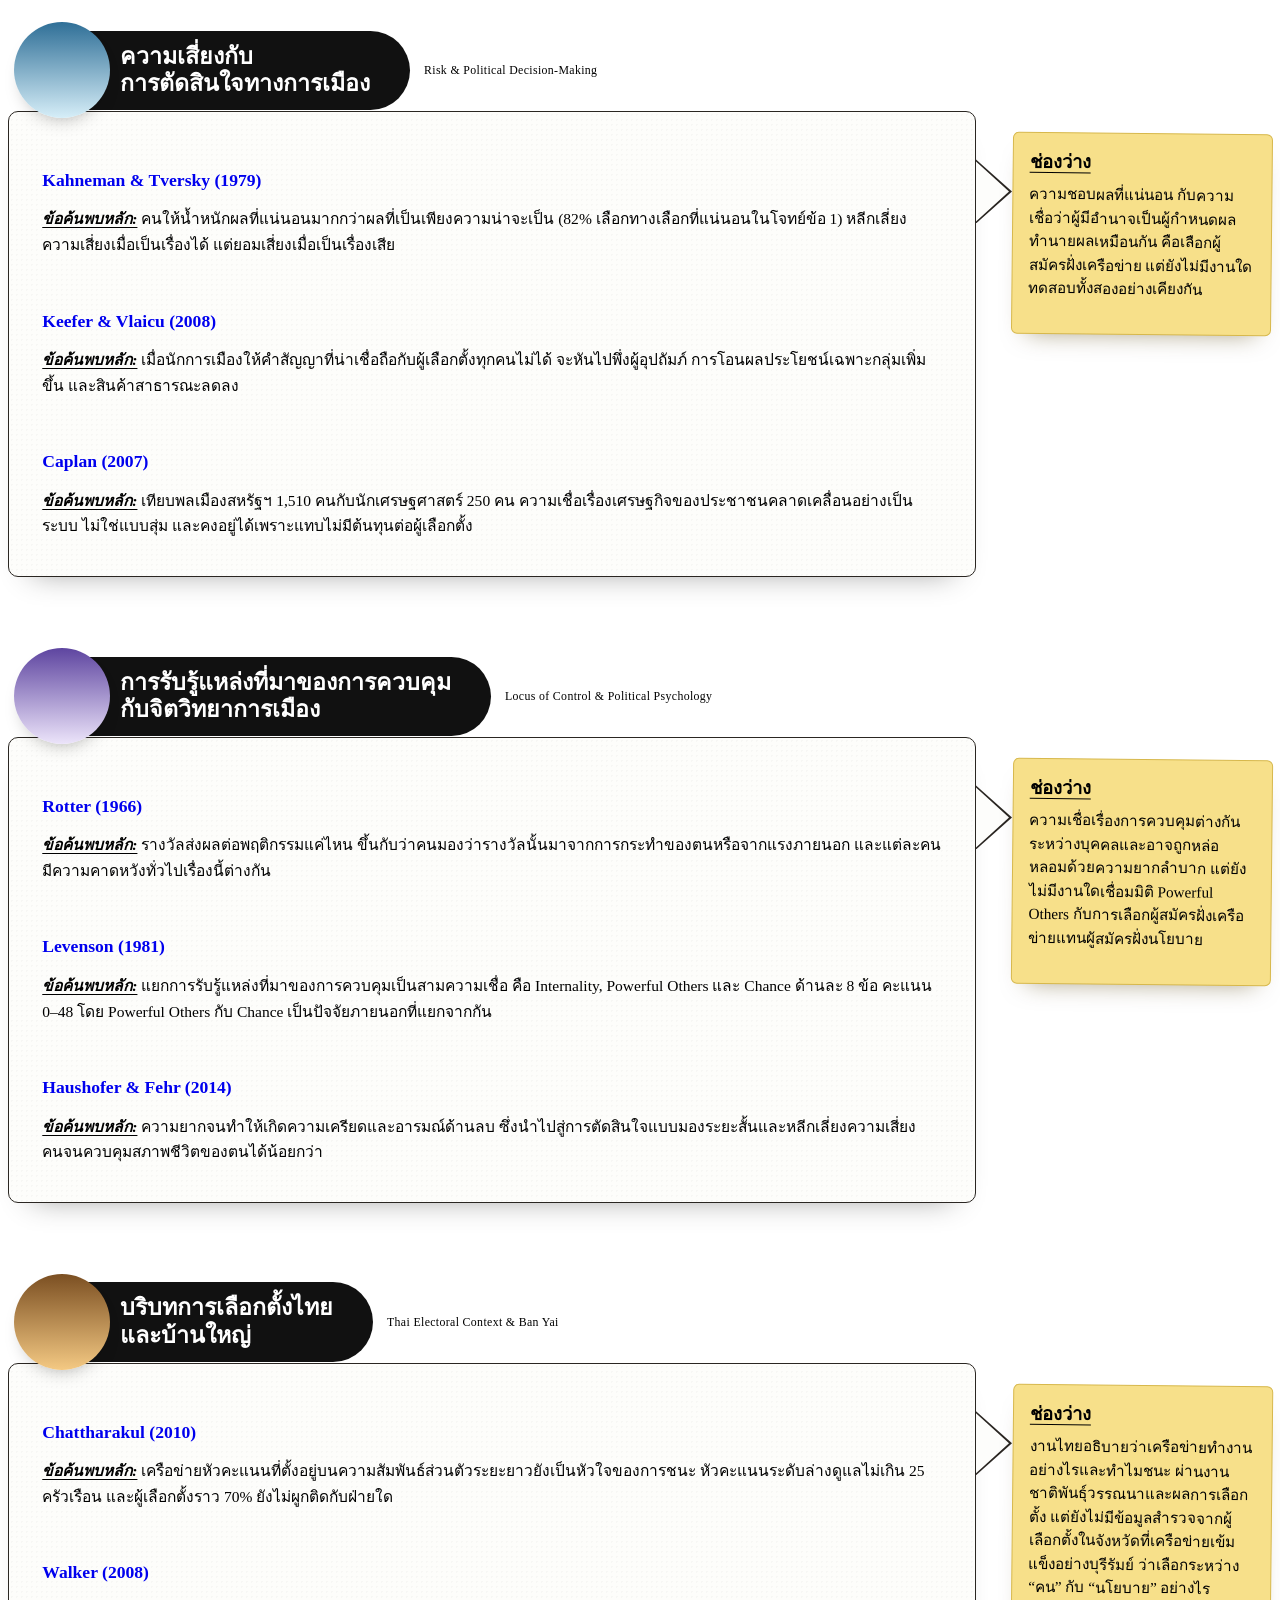
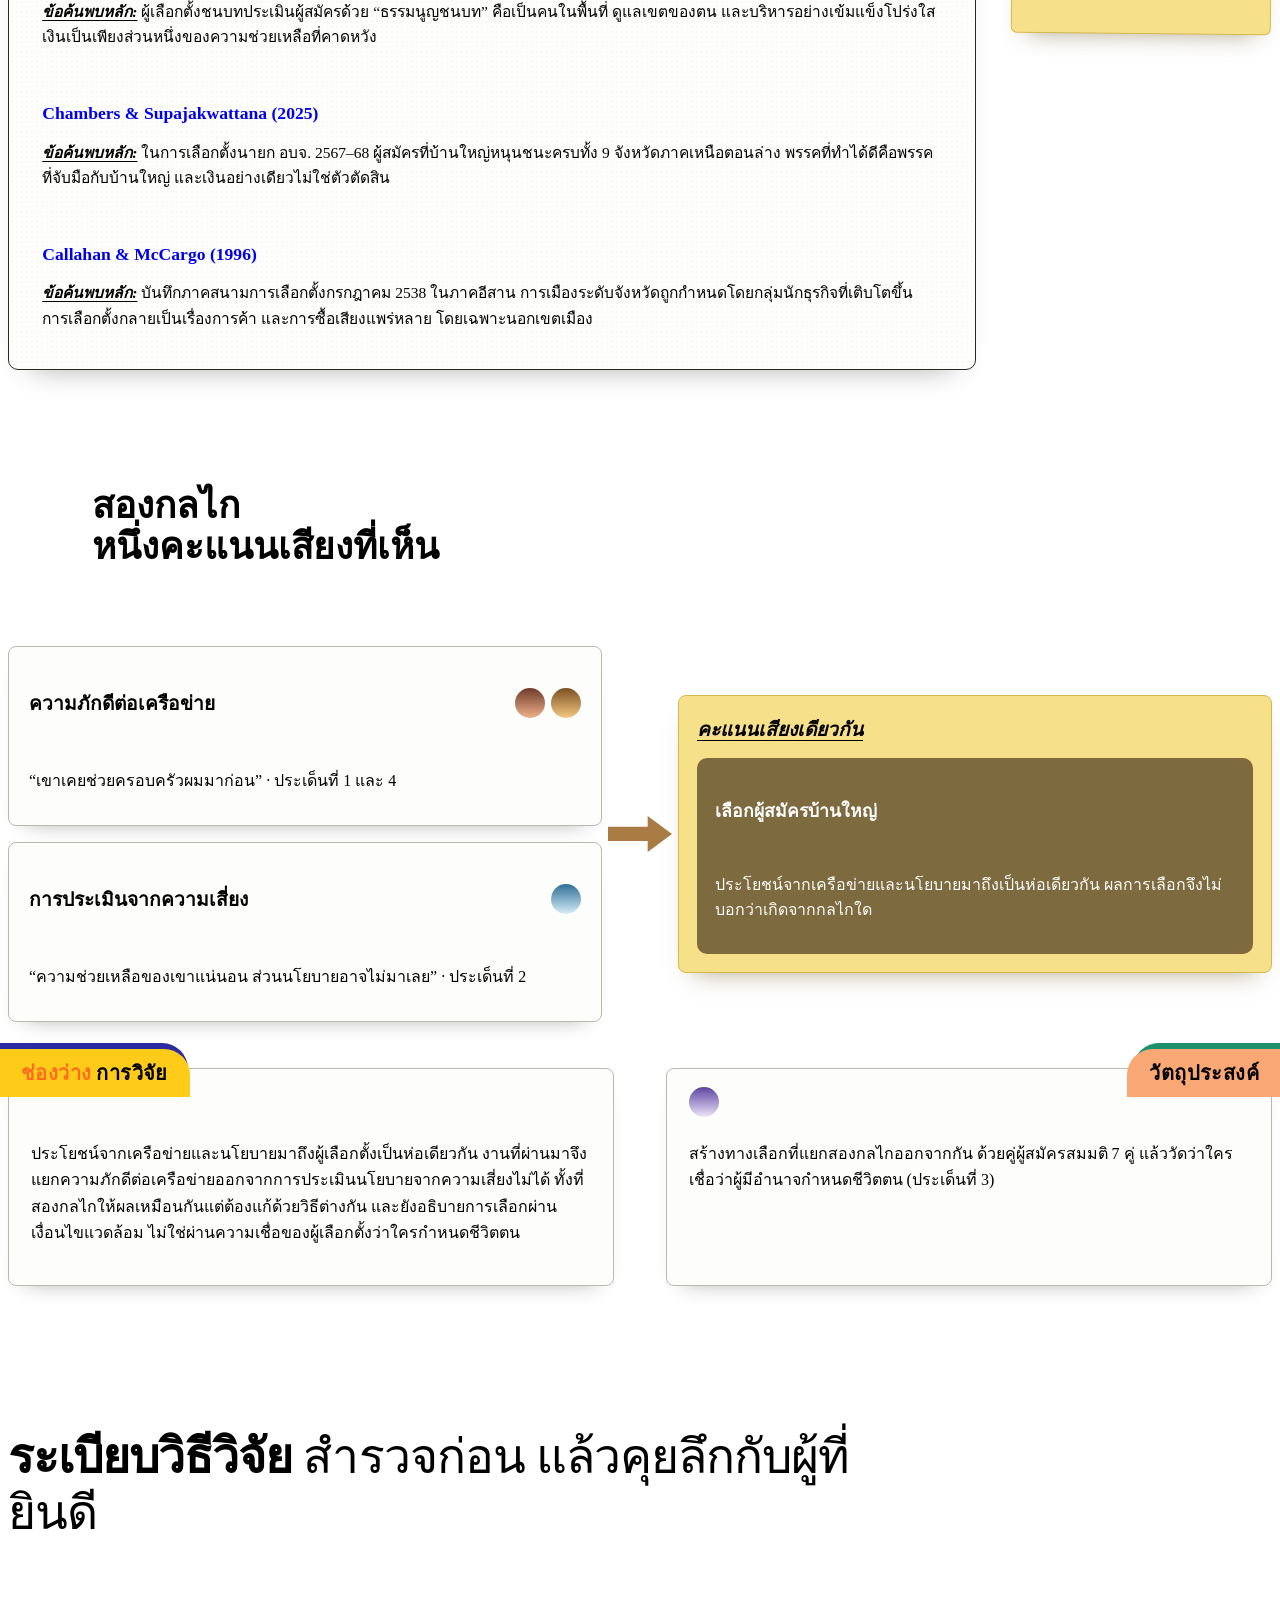
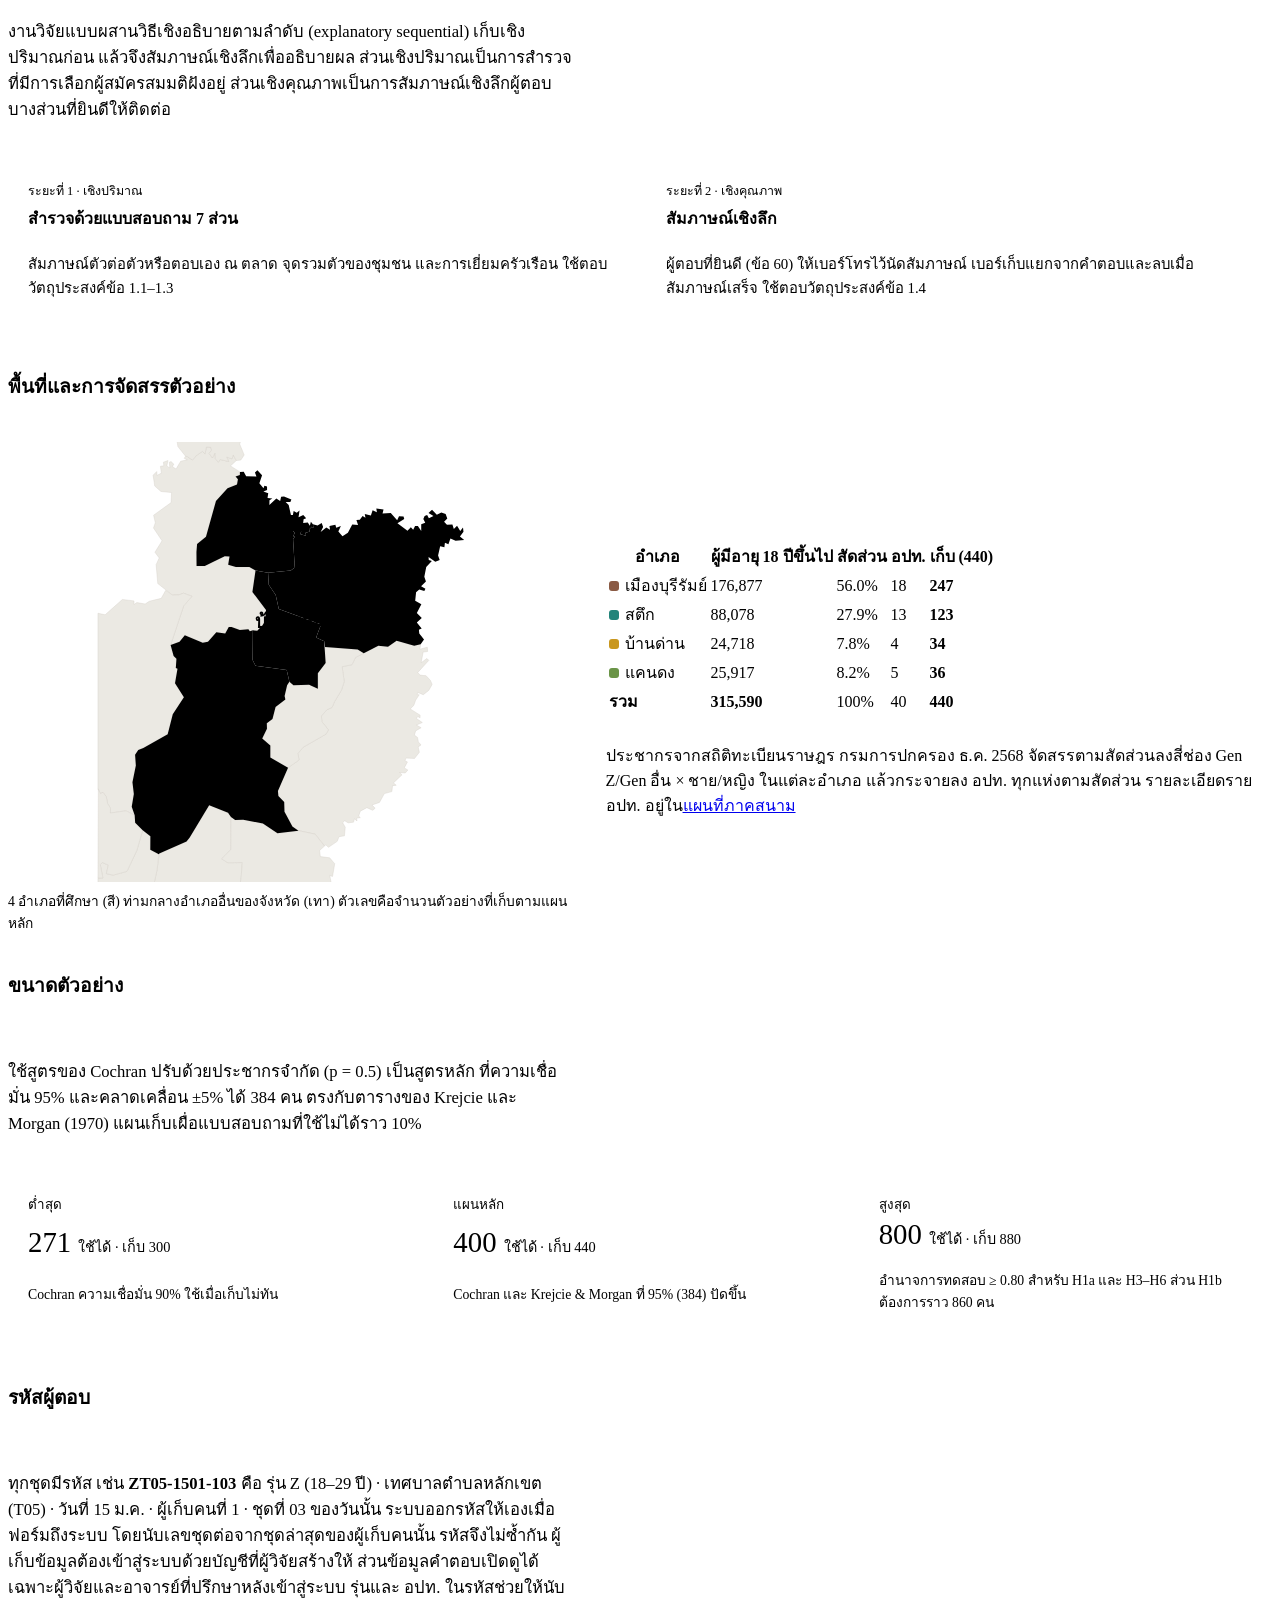
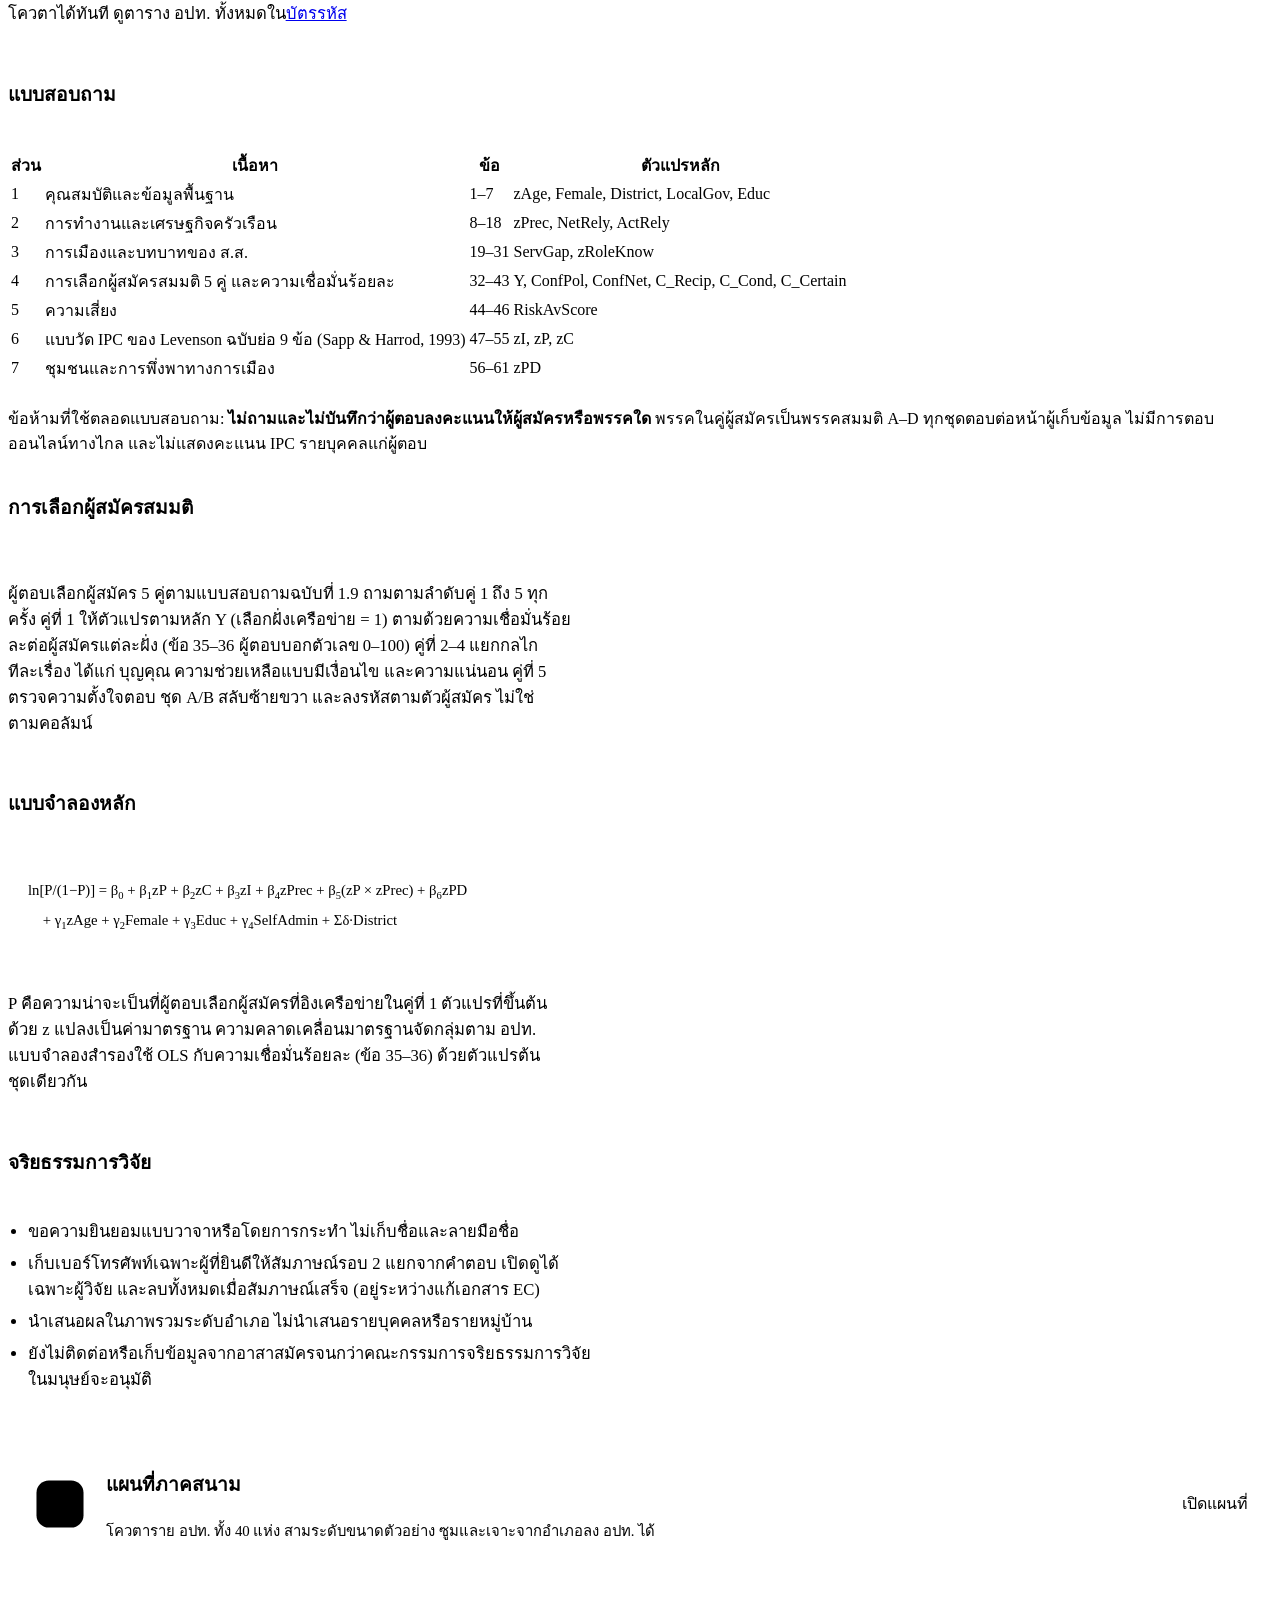
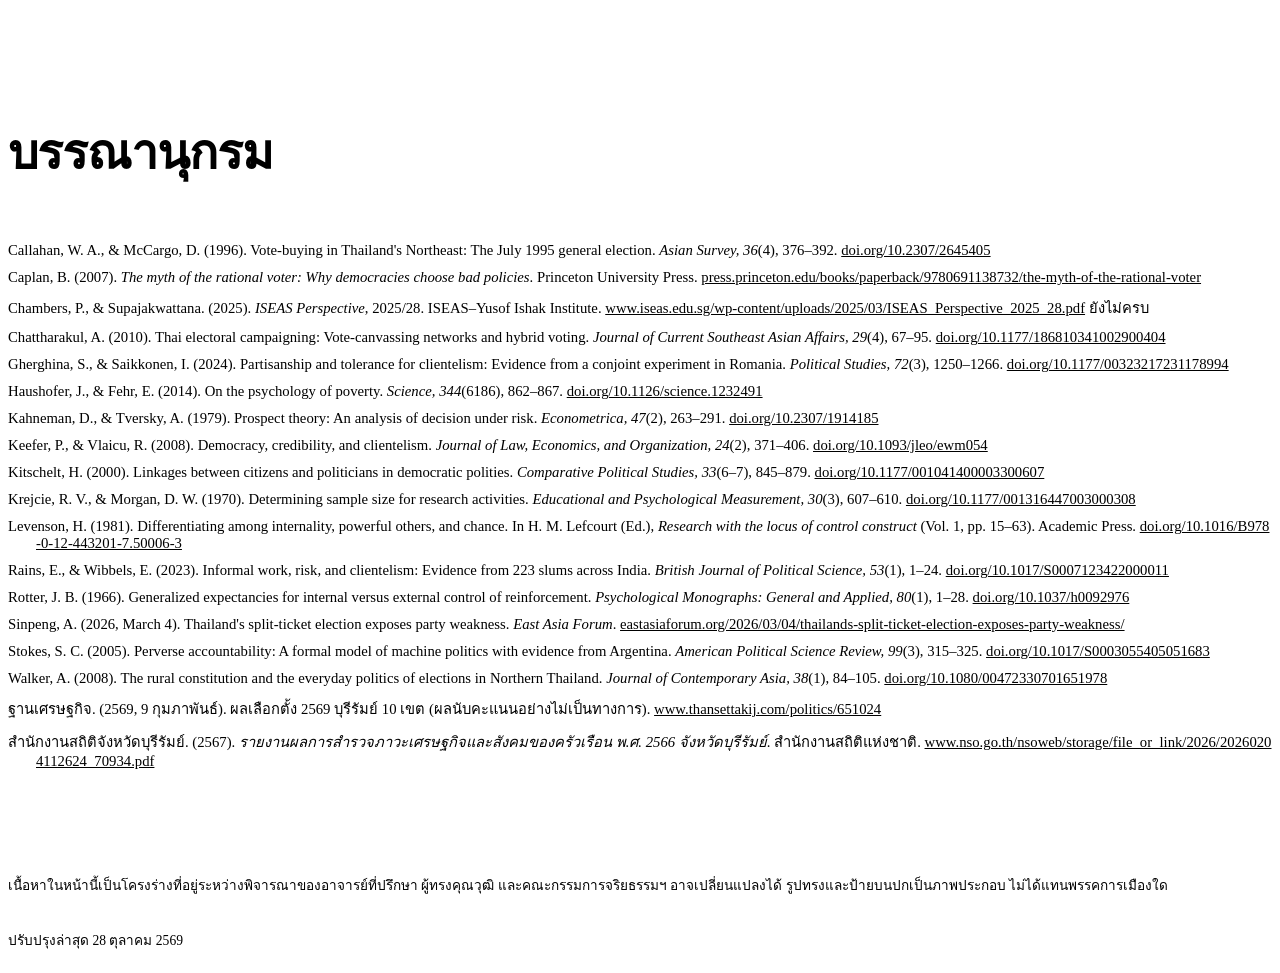
==== commit f5b9668c: "Home page: v1.9 item numbers, 61 items, title wording (ต่อ) Co-Authored-By: Claude Opus 5.5 <noreply" ====
--- a/index.html
+++ b/index.html
@@ -4,7 +4,7 @@
 <meta charset="utf-8">
 <meta name="viewport" content="width=device-width, initial-scale=1, viewport-fit=cover">
 <title>การรับรู้แหล่งที่มาของการควบคุม · บุรีรัมย์</title>
-<meta name="description" content="งานวิจัย: เศรษฐศาสตร์การเมืองเชิงพฤติกรรมของระบบอุปถัมภ์ บทบาทของการรับรู้แหล่งที่มาของการควบคุมในการประเมินความเสี่ยงและพฤติกรรมการเลือกตั้งในจังหวัดบุรีรัมย์">
+<meta name="description" content="งานวิจัย: เศรษฐศาสตร์การเมืองเชิงพฤติกรรมของระบบอุปถัมภ์ บทบาทของการรับรู้แหล่งที่มาของการควบคุมต่อการประเมินความเสี่ยงและพฤติกรรมการเลือกตั้งในจังหวัดบุรีรัมย์">
 <link rel="preconnect" href="https://fonts.googleapis.com">
 <link rel="preconnect" href="https://fonts.gstatic.com" crossorigin>
 <link rel="stylesheet" href="https://fonts.googleapis.com/css2?family=Kanit:wght@500;600;700;800&family=IBM+Plex+Sans+Thai:wght@400;500;600&family=IBM+Plex+Mono:wght@400;500&display=swap">
@@ -319,7 +319,7 @@
   <div class="titleblock">
     <p class="tb-small">เศรษฐศาสตร์การเมืองเชิงพฤติกรรมของระบบอุปถัมภ์: บทบาทของ</p>
     <h1 class="big" id="bigtitle"><span class="ln">การรับรู้แหล่งที่มา</span><span class="ln">ของการควบคุม</span></h1>
-    <p class="tb-small">ในการประเมินความเสี่ยงและพฤติกรรมการเลือกตั้งในจังหวัดบุรีรัมย์</p>
+    <p class="tb-small">ต่อการประเมินความเสี่ยงและพฤติกรรมการเลือกตั้งในจังหวัดบุรีรัมย์</p>
     <div class="tb-cta"><a class="btn primary" href="survey/">เริ่มทำแบบสอบถาม</a><a class="btn" href="#intro">อ่านงานวิจัย</a></div>
   </div>
   <div class="byline"><b>นำเสนอโดย</b><br>กอบพัชร์ ทวีโคตร · วรนิษฐา ปกาสิทธิ์<br>อาจารย์ที่ปรึกษา รศ.ดร.จงรักษ์ หงษ์งาม<br>คณะเศรษฐศาสตร์ มหาวิทยาลัยขอนแก่น</div>
@@ -473,7 +473,7 @@
   <div class="prose"><p>งานวิจัยแบบผสานวิธีเชิงอธิบายตามลำดับ (explanatory sequential) เก็บเชิงปริมาณก่อน แล้วจึงสัมภาษณ์เชิงลึกเพื่ออธิบายผล ส่วนเชิงปริมาณเป็นการสำรวจที่มีการเลือกผู้สมัครสมมติฝังอยู่ ส่วนเชิงคุณภาพเป็นการสัมภาษณ์เชิงลึกผู้ตอบบางส่วนที่ยินดีให้ติดต่อ</p></div>
   <div class="phase">
     <div><span class="k">ระยะที่ 1 · เชิงปริมาณ</span><b>สำรวจด้วยแบบสอบถาม 7 ส่วน</b><p>สัมภาษณ์ตัวต่อตัวหรือตอบเอง ณ ตลาด จุดรวมตัวของชุมชน และการเยี่ยมครัวเรือน ใช้ตอบวัตถุประสงค์ข้อ 1.1–1.3</p></div>
-    <div><span class="k">ระยะที่ 2 · เชิงคุณภาพ</span><b>สัมภาษณ์เชิงลึก</b><p>ผู้ตอบที่ยินดี (ข้อ 75) ให้เบอร์โทรไว้นัดสัมภาษณ์ เบอร์เก็บแยกจากคำตอบและลบเมื่อสัมภาษณ์เสร็จ ใช้ตอบวัตถุประสงค์ข้อ 1.4</p></div>
+    <div><span class="k">ระยะที่ 2 · เชิงคุณภาพ</span><b>สัมภาษณ์เชิงลึก</b><p>ผู้ตอบที่ยินดี (ข้อ 60) ให้เบอร์โทรไว้นัดสัมภาษณ์ เบอร์เก็บแยกจากคำตอบและลบเมื่อสัมภาษณ์เสร็จ ใช้ตอบวัตถุประสงค์ข้อ 1.4</p></div>
   </div>
 
   <h3 class="sub">พื้นที่และการจัดสรรตัวอย่าง</h3>
@@ -505,22 +505,22 @@
     <thead><tr><th>ส่วน</th><th>เนื้อหา</th><th class="r">ข้อ</th><th>ตัวแปรหลัก</th></tr></thead>
     <tbody>
       <tr><td>1</td><td>คุณสมบัติและข้อมูลพื้นฐาน</td><td class="r">1–7</td><td>zAge, Female, District, LocalGov, Educ</td></tr>
-      <tr><td>2</td><td>การทำงานและเศรษฐกิจครัวเรือน</td><td class="r">8–19</td><td>zPrec, NetRely, ActRely</td></tr>
-      <tr><td>3</td><td>การเมืองและบทบาทของ ส.ส.</td><td class="r">20–33</td><td>ServGap, zRoleKnow</td></tr>
-      <tr><td>4</td><td>การเลือกผู้สมัครสมมติ 5 คู่ และความเชื่อมั่นร้อยละ</td><td class="r">34–45</td><td>Y, ConfPol, ConfNet, C_Recip, C_Cond, C_Certain</td></tr>
-      <tr><td>5</td><td>ความเสี่ยง</td><td class="r">46–48</td><td>RiskAvScore</td></tr>
-      <tr><td>6</td><td>แบบวัด IPC ของ Levenson ฉบับย่อ 9 ข้อ</td><td class="r">49–57</td><td>zI, zP, zC</td></tr>
-      <tr><td>7</td><td>ชุมชนและการพึ่งพาทางการเมือง</td><td class="r">58–64</td><td>zComm, zPD</td></tr>
+      <tr><td>2</td><td>การทำงานและเศรษฐกิจครัวเรือน</td><td class="r">8–18</td><td>zPrec, NetRely, ActRely</td></tr>
+      <tr><td>3</td><td>การเมืองและบทบาทของ ส.ส.</td><td class="r">19–31</td><td>ServGap, zRoleKnow</td></tr>
+      <tr><td>4</td><td>การเลือกผู้สมัครสมมติ 5 คู่ และความเชื่อมั่นร้อยละ</td><td class="r">32–43</td><td>Y, ConfPol, ConfNet, C_Recip, C_Cond, C_Certain</td></tr>
+      <tr><td>5</td><td>ความเสี่ยง</td><td class="r">44–46</td><td>RiskAvScore</td></tr>
+      <tr><td>6</td><td>แบบวัด IPC ของ Levenson ฉบับย่อ 9 ข้อ (Sapp &amp; Harrod, 1993)</td><td class="r">47–55</td><td>zI, zP, zC</td></tr>
+      <tr><td>7</td><td>ชุมชนและการพึ่งพาทางการเมือง</td><td class="r">56–61</td><td>zPD</td></tr>
     </tbody></table></div>
   <div class="notice acc small">ข้อห้ามที่ใช้ตลอดแบบสอบถาม: <b>ไม่ถามและไม่บันทึกว่าผู้ตอบลงคะแนนให้ผู้สมัครหรือพรรคใด</b> พรรคในคู่ผู้สมัครเป็นพรรคสมมติ A–D ทุกชุดตอบต่อหน้าผู้เก็บข้อมูล ไม่มีการตอบออนไลน์ทางไกล และไม่แสดงคะแนน IPC รายบุคคลแก่ผู้ตอบ</div>
 
   <h3 class="sub">การเลือกผู้สมัครสมมติ</h3>
-  <div class="prose"><p>ผู้ตอบเลือกผู้สมัคร 5 คู่ตามแบบสอบถามฉบับที่ 1.8 ถามตามลำดับคู่ 1 ถึง 5 ทุกครั้ง คู่ที่ 1 ให้ตัวแปรตามหลัก Y (เลือกฝั่งเครือข่าย = 1) ตามด้วยความเชื่อมั่นร้อยละต่อผู้สมัครแต่ละฝั่ง (ข้อ 37–38 ใช้เมล็ดถั่ว 10 เมล็ด) คู่ที่ 2–4 แยกกลไกทีละเรื่อง ได้แก่ บุญคุณ ความช่วยเหลือแบบมีเงื่อนไข และความแน่นอน คู่ที่ 5 ตรวจความตั้งใจตอบ ชุด A/B สลับซ้ายขวา และลงรหัสตามตัวผู้สมัคร ไม่ใช่ตามคอลัมน์</p></div>
+  <div class="prose"><p>ผู้ตอบเลือกผู้สมัคร 5 คู่ตามแบบสอบถามฉบับที่ 1.9 ถามตามลำดับคู่ 1 ถึง 5 ทุกครั้ง คู่ที่ 1 ให้ตัวแปรตามหลัก Y (เลือกฝั่งเครือข่าย = 1) ตามด้วยความเชื่อมั่นร้อยละต่อผู้สมัครแต่ละฝั่ง (ข้อ 35–36 ผู้ตอบบอกตัวเลข 0–100) คู่ที่ 2–4 แยกกลไกทีละเรื่อง ได้แก่ บุญคุณ ความช่วยเหลือแบบมีเงื่อนไข และความแน่นอน คู่ที่ 5 ตรวจความตั้งใจตอบ ชุด A/B สลับซ้ายขวา และลงรหัสตามตัวผู้สมัคร ไม่ใช่ตามคอลัมน์</p></div>
 
   <h3 class="sub">แบบจำลองหลัก</h3>
   <div class="eq">ln[P/(1−P)] = β<sub>0</sub> + <span class="b1">β<sub>1</sub>zP</span> + β<sub>2</sub>zC + β<sub>3</sub>zI + β<sub>4</sub>zPrec + β<sub>5</sub>(zP × zPrec) + β<sub>6</sub>zPD<br>
     &nbsp;&nbsp;&nbsp;&nbsp;+ γ<sub>1</sub>zAge + γ<sub>2</sub>Female + γ<sub>3</sub>Educ + γ<sub>4</sub>SelfAdmin + Σδ·District</div>
-  <div class="prose small"><p>P คือความน่าจะเป็นที่ผู้ตอบเลือกผู้สมัครที่อิงเครือข่ายในคู่ที่ 1 ตัวแปรที่ขึ้นต้นด้วย z แปลงเป็นค่ามาตรฐาน ความคลาดเคลื่อนมาตรฐานจัดกลุ่มตาม อปท. แบบจำลองสำรองใช้ OLS กับความเชื่อมั่นร้อยละ (ข้อ 37–38) ด้วยตัวแปรต้นชุดเดียวกัน</p></div>
+  <div class="prose small"><p>P คือความน่าจะเป็นที่ผู้ตอบเลือกผู้สมัครที่อิงเครือข่ายในคู่ที่ 1 ตัวแปรที่ขึ้นต้นด้วย z แปลงเป็นค่ามาตรฐาน ความคลาดเคลื่อนมาตรฐานจัดกลุ่มตาม อปท. แบบจำลองสำรองใช้ OLS กับความเชื่อมั่นร้อยละ (ข้อ 35–36) ด้วยตัวแปรต้นชุดเดียวกัน</p></div>
 
   <h3 class="sub">จริยธรรมการวิจัย</h3>
   <ul class="prose" style="padding-left:20px;margin:0;display:grid;gap:6px">
@@ -635,7 +635,7 @@
     document.getElementById("clothCount").textContent=kept.size?`เก็บแล้ว ${kept.size} ชิ้น · แตะชิ้นบนผ้าเพื่อคืนกลับโต๊ะ`:"ลากรูปทรงหรือป้ายนโยบายมาวางเพื่อเก็บ";
     openBtn.hidden=!(tags.length&&keptClosed);openBtn.textContent=`เรื่องที่เก็บไว้ · ${tags.length}`;
     if(!tags.length){box.hidden=true;keptClosed=false;return;}
-    box.innerHTML=`<div class="kept-h" title="ลากเพื่อย้ายกล่องนี้"><span class="grip" aria-hidden="true"></span><b>เรื่องที่คุณเก็บไว้</b><button type="button" class="kept-x" aria-label="ปิดกล่องนี้">×</button></div><span>${tags.join(" · ")}</span><span class="muted">ในแบบสอบถาม ข้อ 16 เราจะถามว่าเรื่องไหนสำคัญกับครัวเรือนของคุณที่สุด</span><a href="survey/">เริ่มทำแบบสอบถาม →</a>`;
+    box.innerHTML=`<div class="kept-h" title="ลากเพื่อย้ายกล่องนี้"><span class="grip" aria-hidden="true"></span><b>เรื่องที่คุณเก็บไว้</b><button type="button" class="kept-x" aria-label="ปิดกล่องนี้">×</button></div><span>${tags.join(" · ")}</span><span class="muted">ในแบบสอบถาม ข้อ 20 เราจะถามว่าเรื่องไหนสำคัญกับครัวเรือนของคุณที่สุด</span><a href="survey/">เริ่มทำแบบสอบถาม →</a>`;
     box.hidden=keptClosed;placeKept();
     box.querySelector(".kept-x").onclick=()=>{keptClosed=true;box.hidden=true;updateKept();openBtn.focus();};
     const hd=box.querySelector(".kept-h");
@@ -691,15 +691,15 @@
 /* ---------- survey shelf ---------- */
 (function(){
   const P=[["พื้นฐานและพื้นที่อาศัย","ข้อ 1–7","อายุ เพศ อำเภอที่อาศัย และสิทธิเลือกตั้งท้องถิ่น","yellow"],
-    ["เศรษฐกิจของครัวเรือน","ข้อ 8–19","อาชีพ รายได้ หนี้ และเหตุการณ์ที่ทำให้ขาดรายได้","red"],
-    ["การเมืองและผู้แทน","ข้อ 20–33","เรื่องที่อยากให้ ส.ส. แก้ และงานที่ ส.ส. ควรทำ","blue"],
-    ["เลือกผู้สมัครสมมติ","ข้อ 34–45","ผู้สมัคร 5 คู่ในเขตของท่าน ทุกพรรคเป็นพรรคสมมติ","pink"],
-    ["ความเสี่ยง","ข้อ 46–48","เลือกระหว่างเงินที่ได้แน่นอนกับโอกาสได้มากกว่า","orange"],
-    ["ความเชื่อเรื่องชีวิต","ข้อ 49–57","9 ข้อ เห็นด้วยหรือไม่ และมากน้อยเพียงใด","dgreen"],
-    ["ชุมชนของท่าน","ข้อ 58–64","คนในชุมชนพึ่งใครเวลาเดือดร้อน","green"]];
+    ["เศรษฐกิจของครัวเรือน","ข้อ 8–18","อาชีพ รายได้ หนี้ และเหตุการณ์ที่ทำให้ขาดรายได้","red"],
+    ["การเมืองและผู้แทน","ข้อ 19–31","เรื่องที่อยากให้ ส.ส. แก้ และงานที่ ส.ส. ควรทำ","blue"],
+    ["เลือกผู้สมัครสมมติ","ข้อ 32–43","ผู้สมัคร 5 คู่ในเขตของท่าน ทุกพรรคเป็นพรรคสมมติ","pink"],
+    ["ความเสี่ยง","ข้อ 44–46","เลือกระหว่างเงินที่ได้แน่นอนกับโอกาสได้มากกว่า","orange"],
+    ["ความเชื่อเรื่องชีวิต","ข้อ 47–55","9 ข้อ เห็นด้วยหรือไม่ และมากน้อยเพียงใด","dgreen"],
+    ["ชุมชนของท่าน","ข้อ 56–61","การติดต่อรัฐกับคนรู้จักในวงการเมือง","green"]];
   const ICO={yellow:'<rect x="6" y="6" width="88" height="88" rx="22" fill="var(--s-yellow)"/>',red:'<circle cx="50" cy="50" r="46" fill="var(--s-red)"/>',blue:'<circle cx="50" cy="50" r="44" fill="var(--s-blue)"/>',pink:'<path d="M50 8 C58 33 67 42 92 50 C67 58 58 67 50 92 C42 67 33 58 8 50 C33 42 42 33 50 8Z" fill="var(--s-pink)" stroke="var(--s-pink)" stroke-width="10" stroke-linejoin="round"/>',orange:'<path d="M50 12 L90 84 L10 84 Z" fill="var(--s-orange)" stroke="var(--s-orange)" stroke-width="14" stroke-linejoin="round"/>',dgreen:'<rect x="4" y="8" width="74" height="44" rx="22" fill="var(--s-dgreen)"/><rect x="22" y="48" width="74" height="44" rx="22" fill="var(--s-dgreen)"/>',green:'<g fill="var(--s-green)"><circle cx="31" cy="31" r="25"/><circle cx="69" cy="31" r="25"/><circle cx="31" cy="69" r="25"/><circle cx="69" cy="69" r="25"/><rect x="25" y="25" width="50" height="50"/></g>'};
   const sh=document.getElementById("shelf");
-  sh.innerHTML=`<a class="pc start" href="survey/"><span class="k">7 ส่วน · 64 ข้อ</span><h3>เริ่มตอบตั้งแต่ต้น</h3><p>ไม่ต้องบอกชื่อ ข้ามข้อที่ไม่สบายใจได้ และไม่มีคำถามว่าท่านเลือกผู้สมัครหรือพรรคใด ตอบต่อหน้าผู้เก็บข้อมูลเท่านั้น</p><span class="btn">เริ่มทำแบบสอบถาม</span></a>`+
+  sh.innerHTML=`<a class="pc start" href="survey/"><span class="k">7 ส่วน · 61 ข้อ</span><h3>เริ่มตอบตั้งแต่ต้น</h3><p>ไม่ต้องบอกชื่อ ข้ามข้อที่ไม่สบายใจได้ และไม่มีคำถามว่าท่านเลือกผู้สมัครหรือพรรคใด ตอบต่อหน้าผู้เก็บข้อมูลเท่านั้น</p><span class="btn">เริ่มทำแบบสอบถาม</span></a>`+
     P.map(([t,r,d,k],i)=>`<a class="pc" href="survey/#p${i+1}"><svg class="ico" viewBox="0 0 100 100" aria-hidden="true">${ICO[k]}</svg><span class="k">ส่วนที่ ${i+1} · ${r}</span><h3>${t}</h3><p>${d}</p><span class="go">ดูส่วนนี้ ›</span></a>`).join("");
   const step=()=>Math.min(sh.clientWidth*.8,620);
   document.getElementById("shL").onclick=()=>sh.scrollBy({left:-step(),behavior:"smooth"});
@@ -714,7 +714,7 @@
     ["ผู้เลือกตั้งและการทดลอง","วิธีวัดและอคติในการตอบ",["GS2024","C2007"],"#6a5a8a"],
     ["การรับรู้แหล่งที่มาของการควบคุม","ตัวแปรอิสระหลัก",["R1966","L1981"],"#5f7c8a"],
     ["บริบทการเมืองไทยและอีสาน","ความสมจริงของโปรไฟล์และพื้นที่",["CM1996","W2008","Ch2010","CS2025"],"#8a5a2b"]];
-  const USE={K2000:"นิยามสองขั้วของตัวแปรตาม: ความช่วยเหลือรายบุคคลแบบมีเงื่อนไข เทียบนโยบายที่ให้ประโยชน์ส่วนรวม",S2005:"กลไกที่ความช่วยเหลือผูกกับการสนับสนุน ใช้ออกแบบคู่ “ช่วยเฉพาะผู้สนับสนุน” และวัดรายได้",KV2008:"ความน่าเชื่อถือของคำสัญญาเชิงนโยบาย ใช้วัด zProgEff และคู่ความแน่นอน",RW2023:"รายได้ที่ผันผวนทำให้ระบบอุปถัมภ์เป็นเหมือนประกัน ใช้สร้าง zPrec และ H2",KT1979:"รูปแบบโจทย์ผลแน่นอนเทียบผลที่มีความน่าจะเป็น ใช้ในข้อ 41 และคู่ที่ 3",HF2014:"ความยากจนสัมพันธ์กับการรับรู้ว่าควบคุมชีวิตได้น้อย เป็นฐานของ H3",GS2024:"ใช้ผู้สมัครสมมติวัดความยอมรับระบบอุปถัมภ์ และเหตุผลของคำถามฉายภาพข้อ 31ก",C2007:"ความเชื่อของผู้เลือกตั้งคลาดเคลื่อนอย่างเป็นระบบ จึงแยกวัดความรู้เรื่องหน้าที่ ส.ส. (ข้อ 25–28)",R1966:"แนวคิดความคาดหวังทั่วไปเรื่องการควบคุม ต้นทางของ locus of control",L1981:"แบบวัด IPC 24 ข้อ สามมิติ I · P · C ใช้ทั้งส่วนที่ 6",CM1996:"บุญคุณ เครือข่ายญาติ และงานบุญงานศพ ใช้สร้างโปรไฟล์ฝั่งเครือข่ายและคู่ที่ 2",W2008:"“ธรรมนูญชนบท” ความคาดหวังต่อผู้แทนในพื้นที่ ใช้กับข้อ 19–24 และความเป็นชนบท",Ch2010:"เครือข่ายหัวคะแนนอยู่ร่วมกับการตลาดของพรรค ใช้กับพื้นที่อาศัยและข้อ 39",CS2025:"บ้านใหญ่ยังชนะในการเลือกตั้งล่าสุด ยืนยันว่าทางเลือกฝั่งเครือข่ายสมจริง"};
+  const USE={K2000:"นิยามสองขั้วของตัวแปรตาม: ความช่วยเหลือรายบุคคลแบบมีเงื่อนไข เทียบนโยบายที่ให้ประโยชน์ส่วนรวม",S2005:"กลไกที่ความช่วยเหลือผูกกับการสนับสนุน ใช้ออกแบบคู่ “ช่วยเฉพาะผู้สนับสนุน” และวัดรายได้",KV2008:"ความน่าเชื่อถือของคำสัญญาเชิงนโยบาย ใช้วัด zProgEff และคู่ความแน่นอน",RW2023:"รายได้ที่ผันผวนทำให้ระบบอุปถัมภ์เป็นเหมือนประกัน ใช้สร้าง zPrec และ H2",KT1979:"รูปแบบโจทย์ผลแน่นอนเทียบผลที่มีความน่าจะเป็น ใช้ในข้อ 44–46 และคู่ที่ 4",HF2014:"ความยากจนสัมพันธ์กับการรับรู้ว่าควบคุมชีวิตได้น้อย เป็นฐานของ H3",GS2024:"ใช้ผู้สมัครสมมติวัดความยอมรับระบบอุปถัมภ์ และเหตุผลของคำถามฉายภาพข้อ 38",C2007:"ความเชื่อของผู้เลือกตั้งคลาดเคลื่อนอย่างเป็นระบบ จึงแยกวัดความรู้เรื่องหน้าที่ ส.ส. (ข้อ 27–31)",R1966:"แนวคิดความคาดหวังทั่วไปเรื่องการควบคุม ต้นทางของ locus of control",L1981:"แบบวัด IPC 24 ข้อ สามมิติ I · P · C ใช้ทั้งส่วนที่ 6",CM1996:"บุญคุณ เครือข่ายญาติ และงานบุญงานศพ ใช้สร้างโปรไฟล์ฝั่งเครือข่ายและคู่ที่ 2",W2008:"“ธรรมนูญชนบท” ความคาดหวังต่อผู้แทนในพื้นที่ ใช้กับข้อ 21–26 และความเป็นชนบท",Ch2010:"เครือข่ายหัวคะแนนอยู่ร่วมกับการตลาดของพรรค ใช้กับพื้นที่อาศัยและข้อ 39 (นึกถึงพรรคจริงหรือไม่)",CS2025:"บ้านใหญ่ยังชนะในการเลือกตั้งล่าสุด ยืนยันว่าทางเลือกฝั่งเครือข่ายสมจริง"};
   const md=s=>s.replace(/&/g,"&amp;").replace(/</g,"&lt;").replace(/\*(.+?)\*/g,"<i>$1</i>");
   const by=Object.fromEntries(LIT.map(l=>[l.k,l]));
   const inc=l=>/\[[^\]]*\]/.test(l.ref);
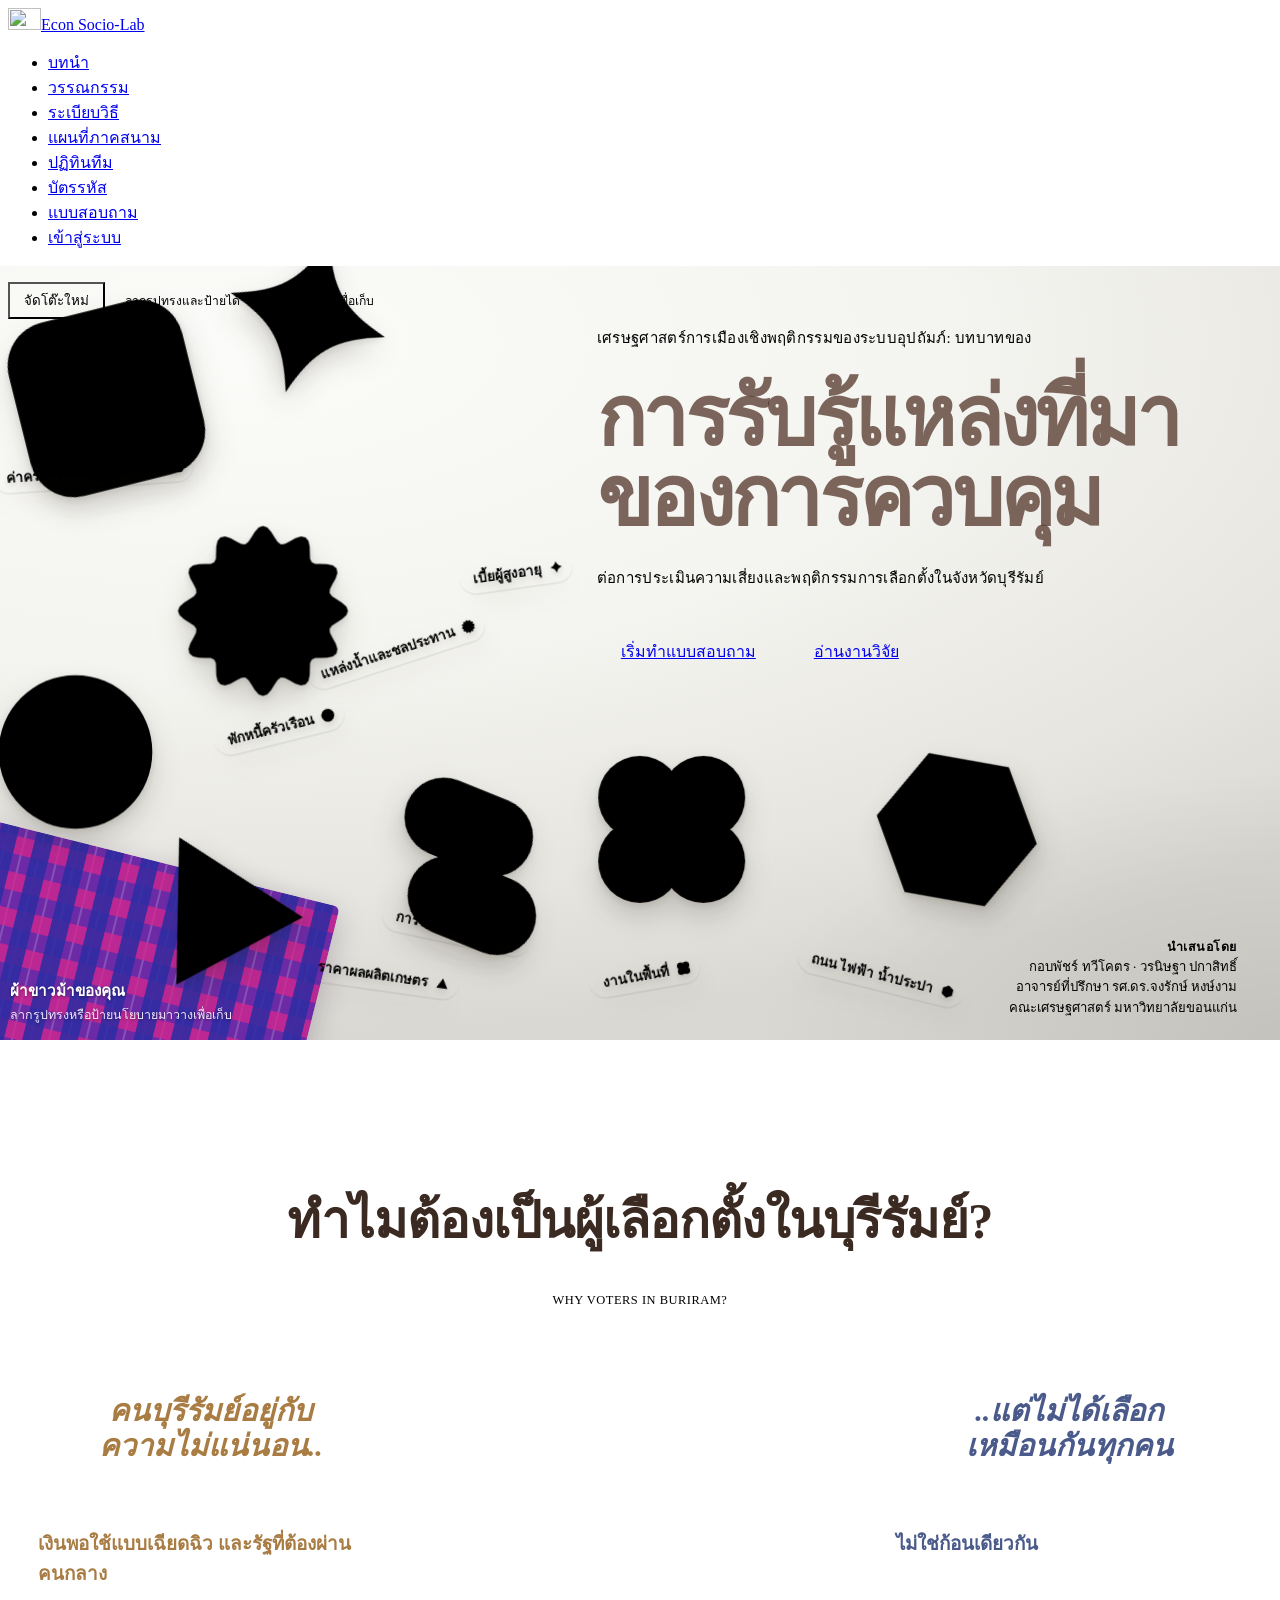
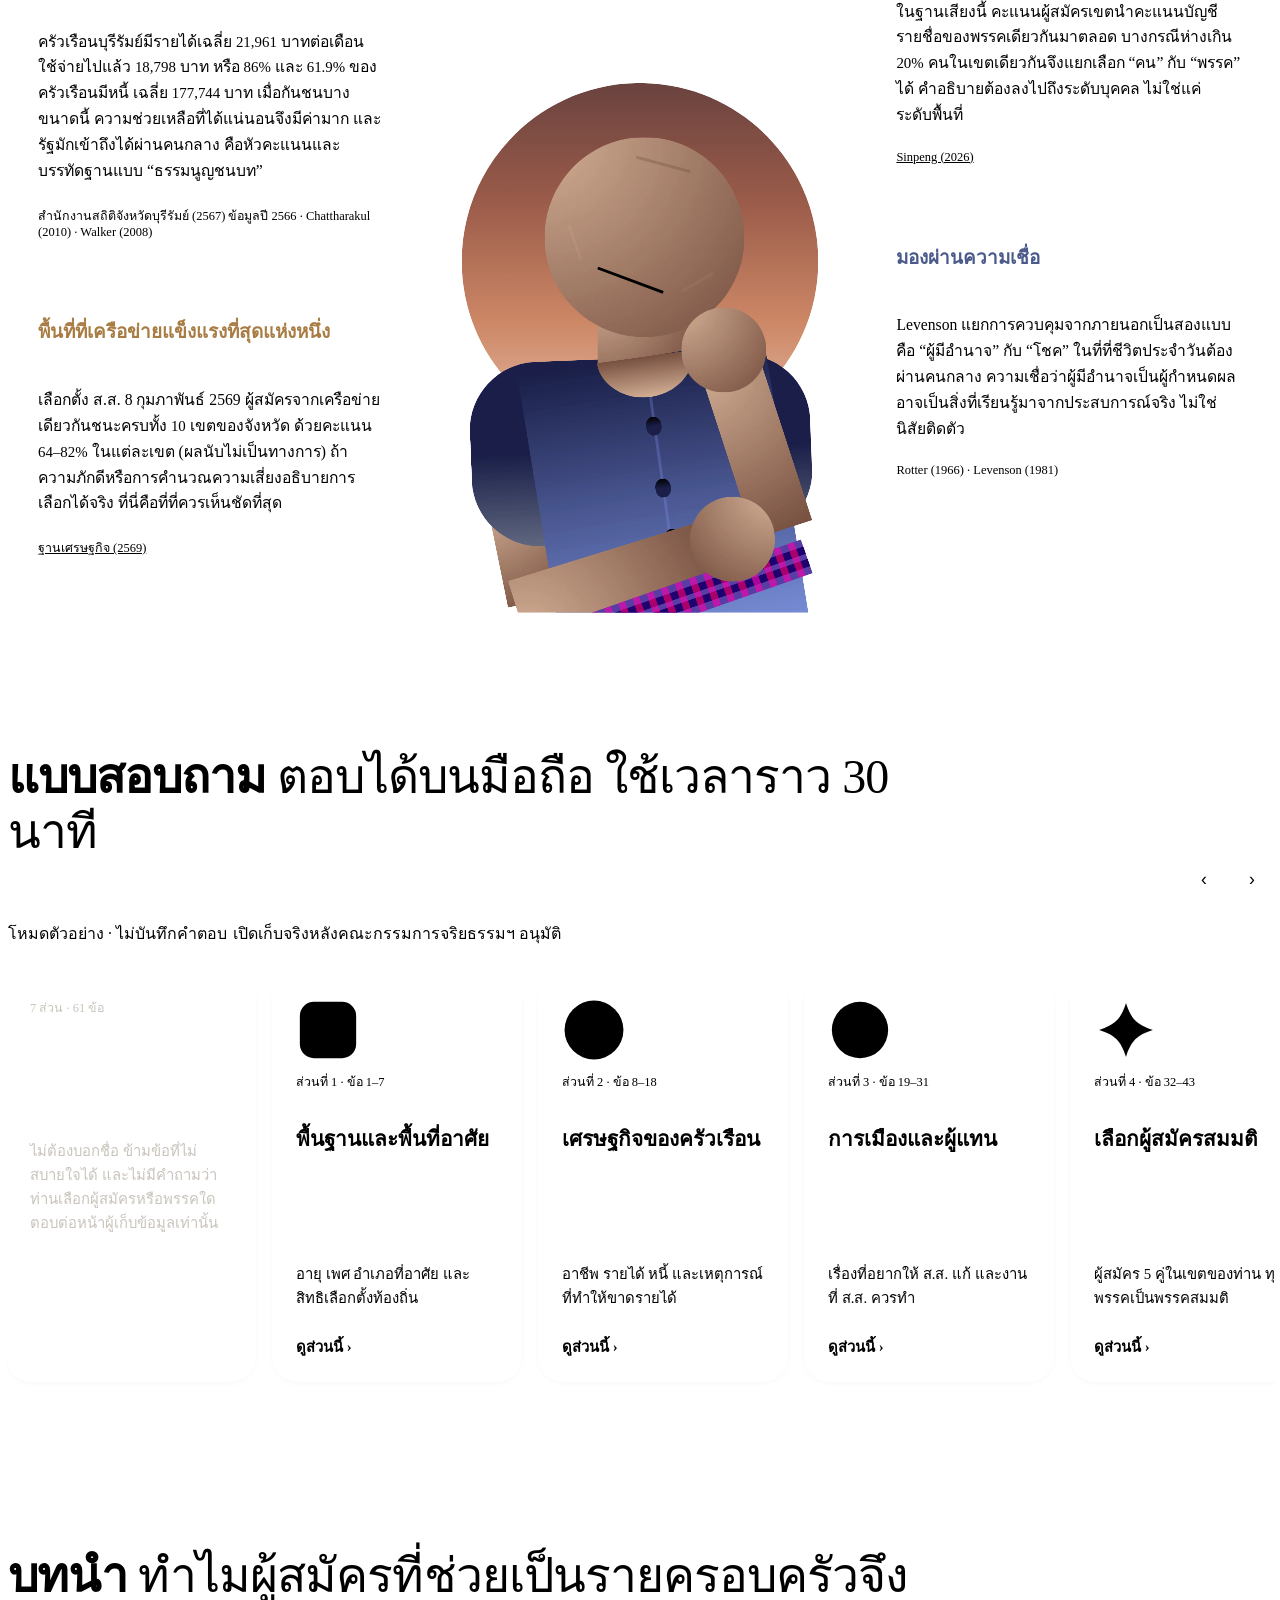
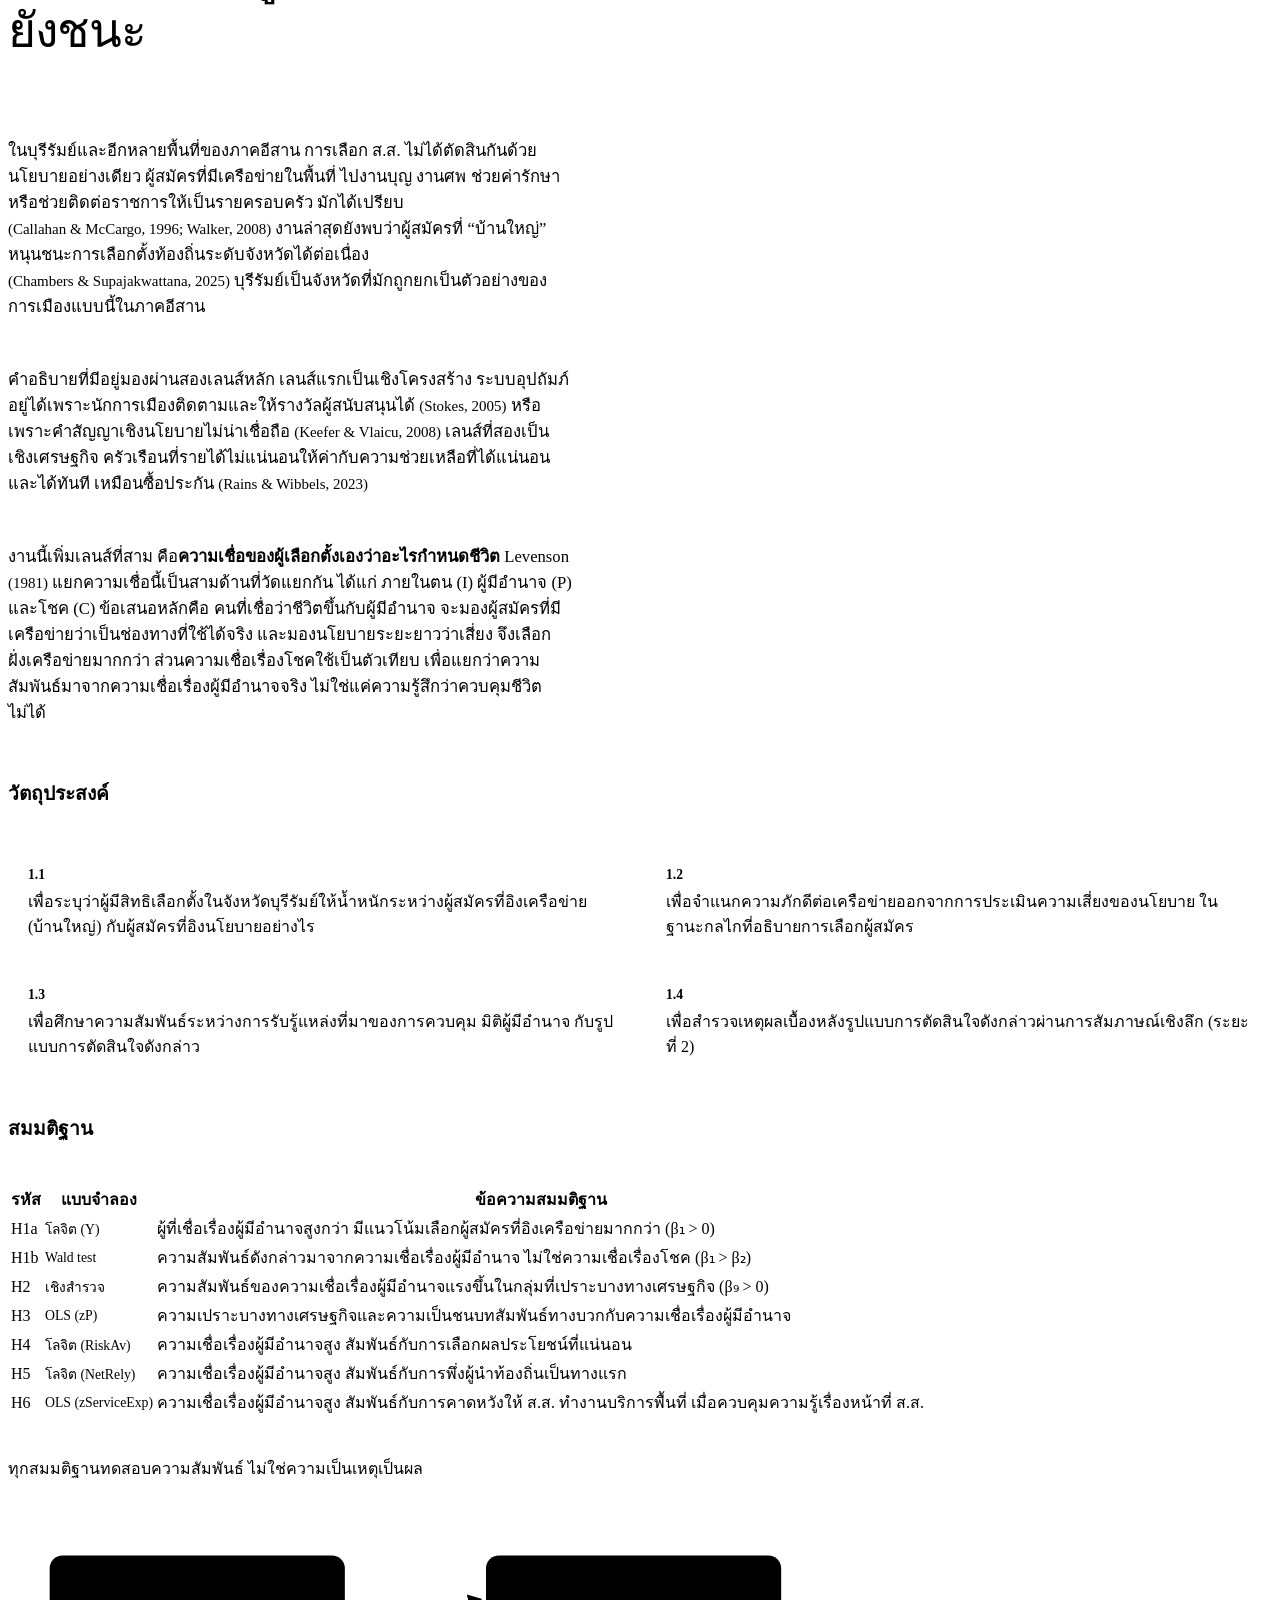
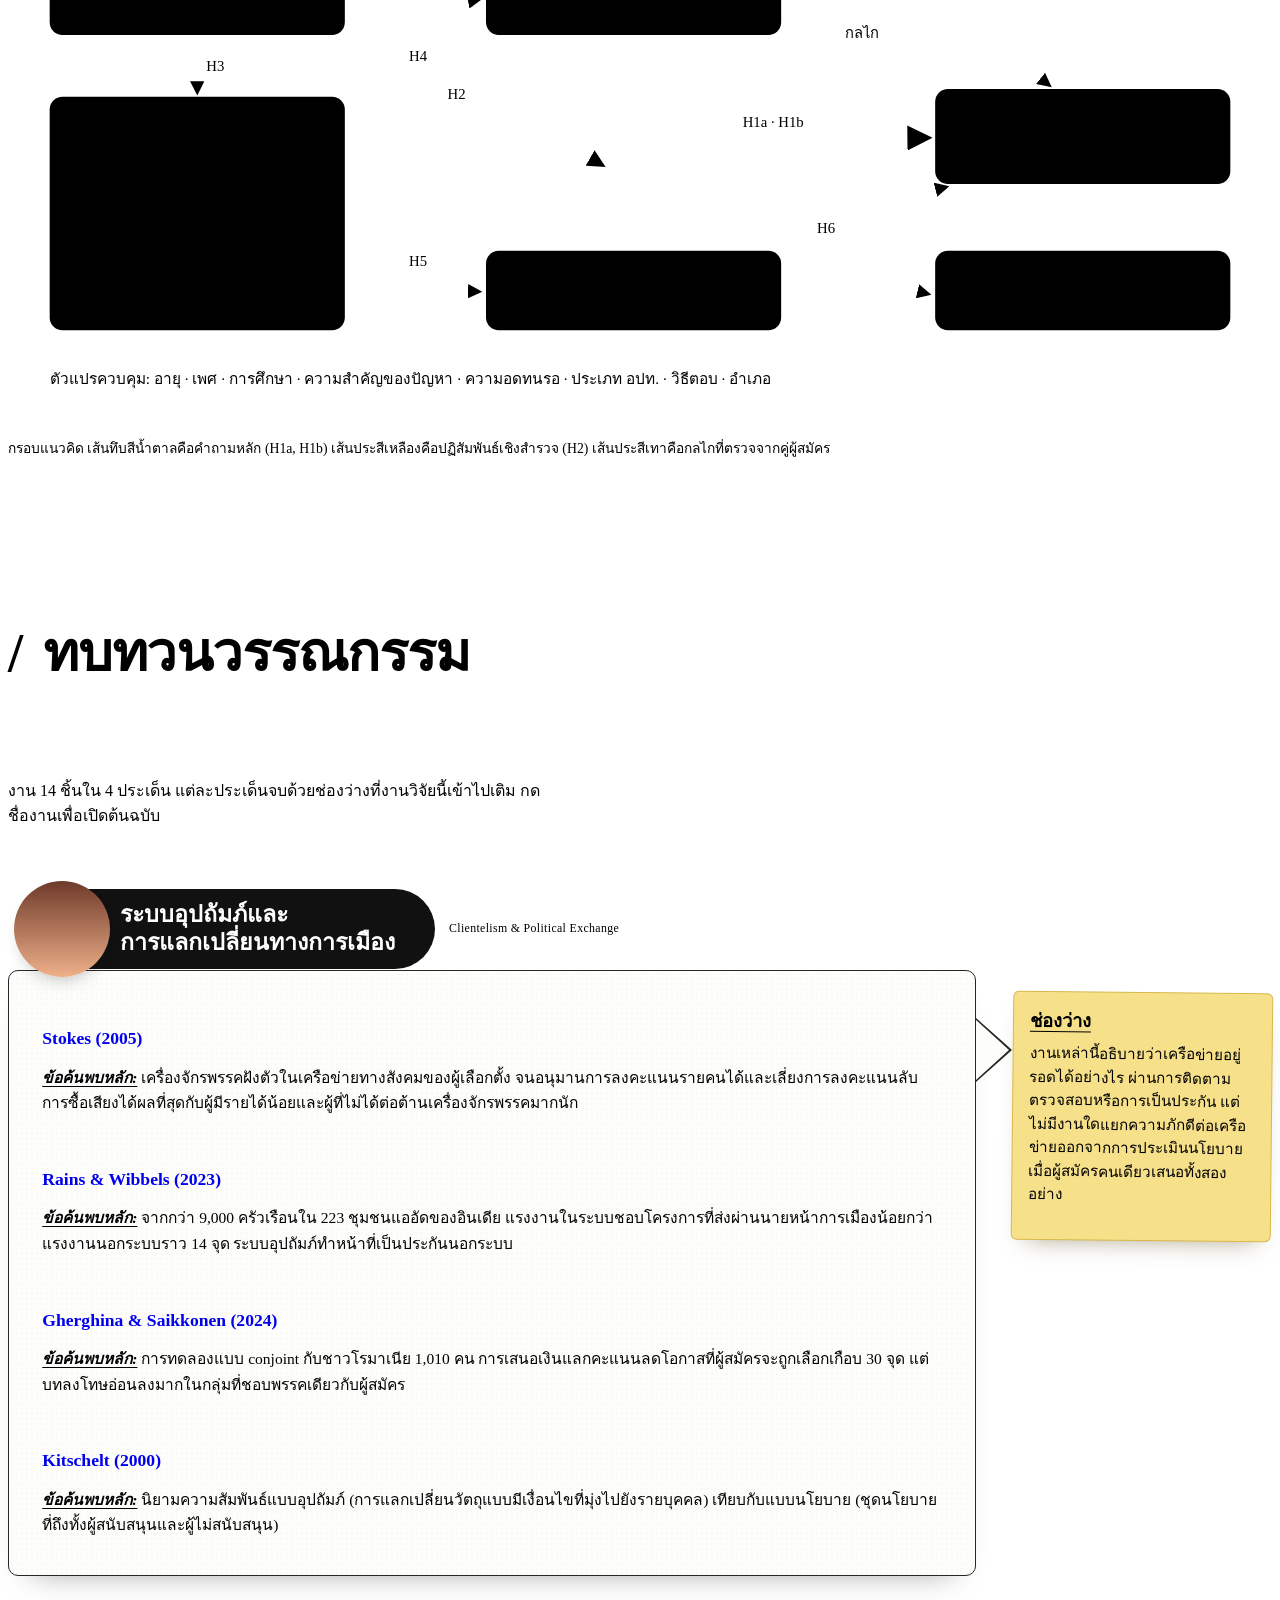
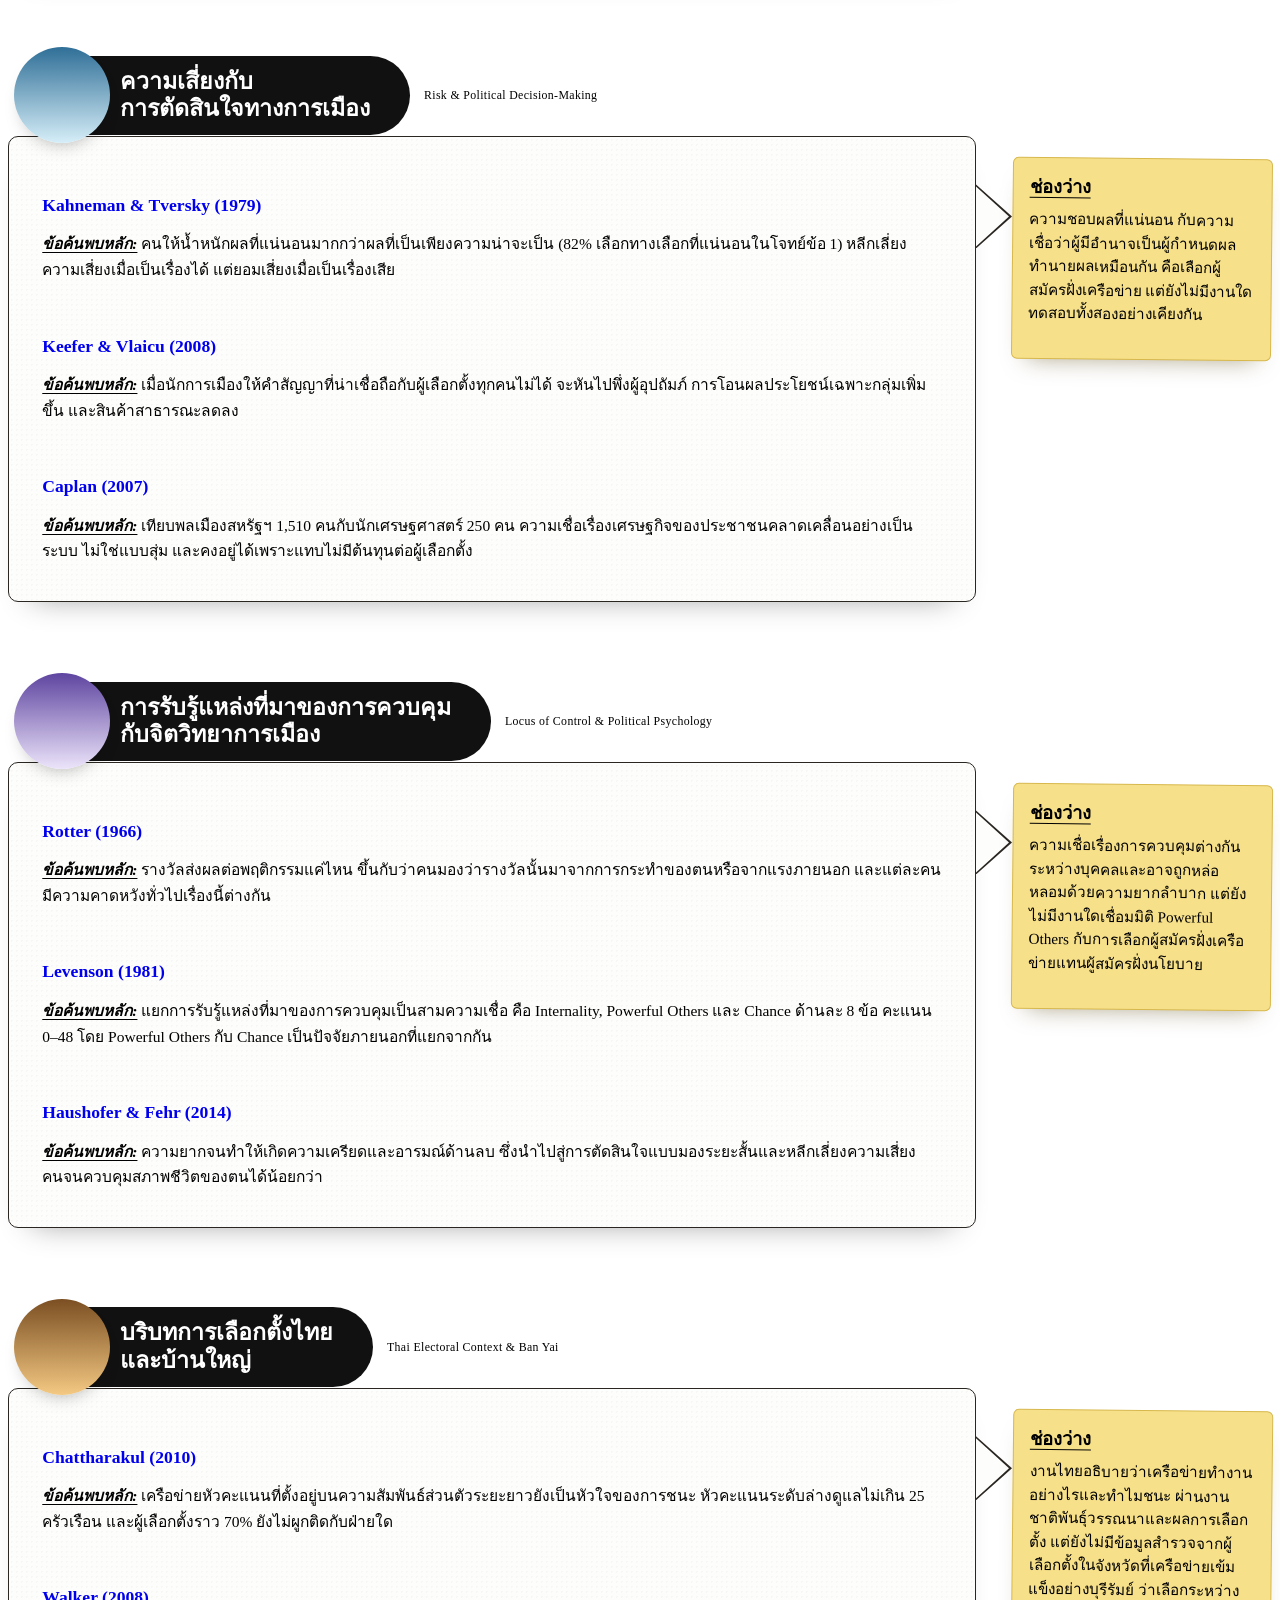
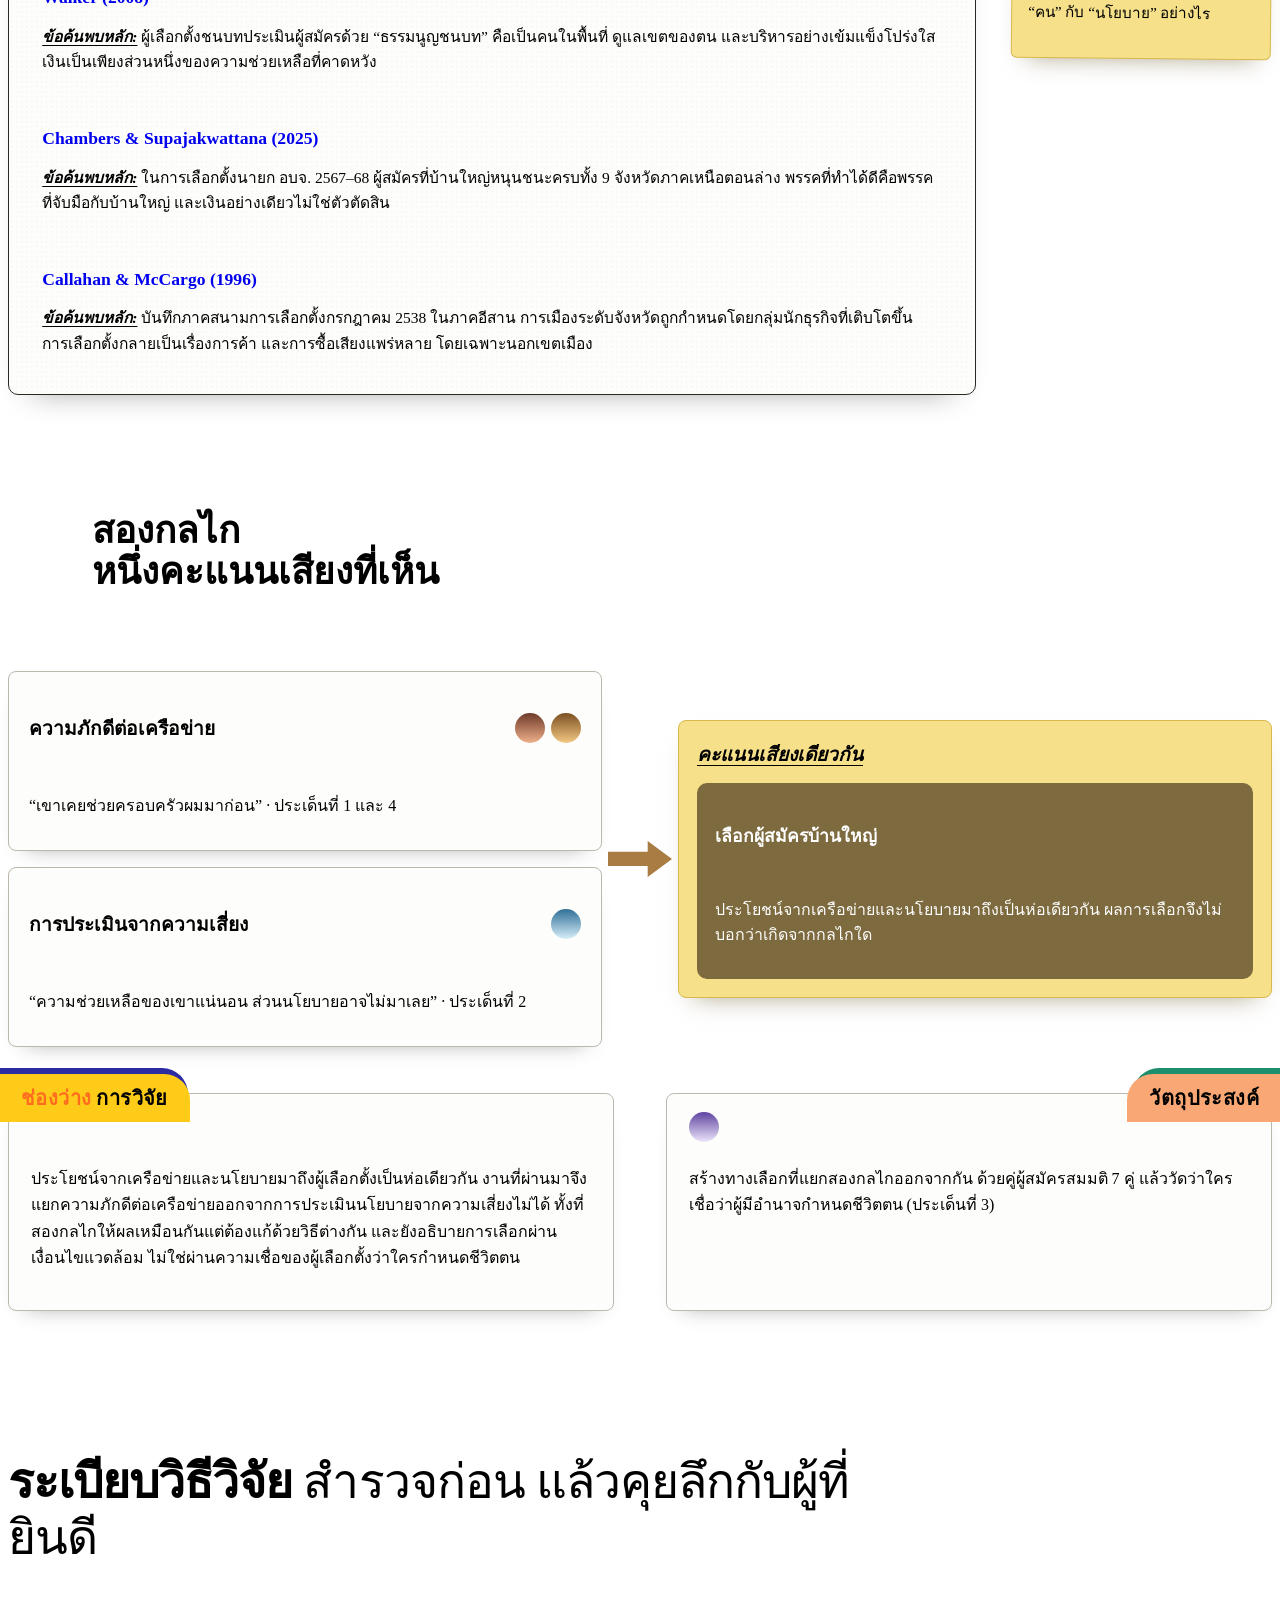
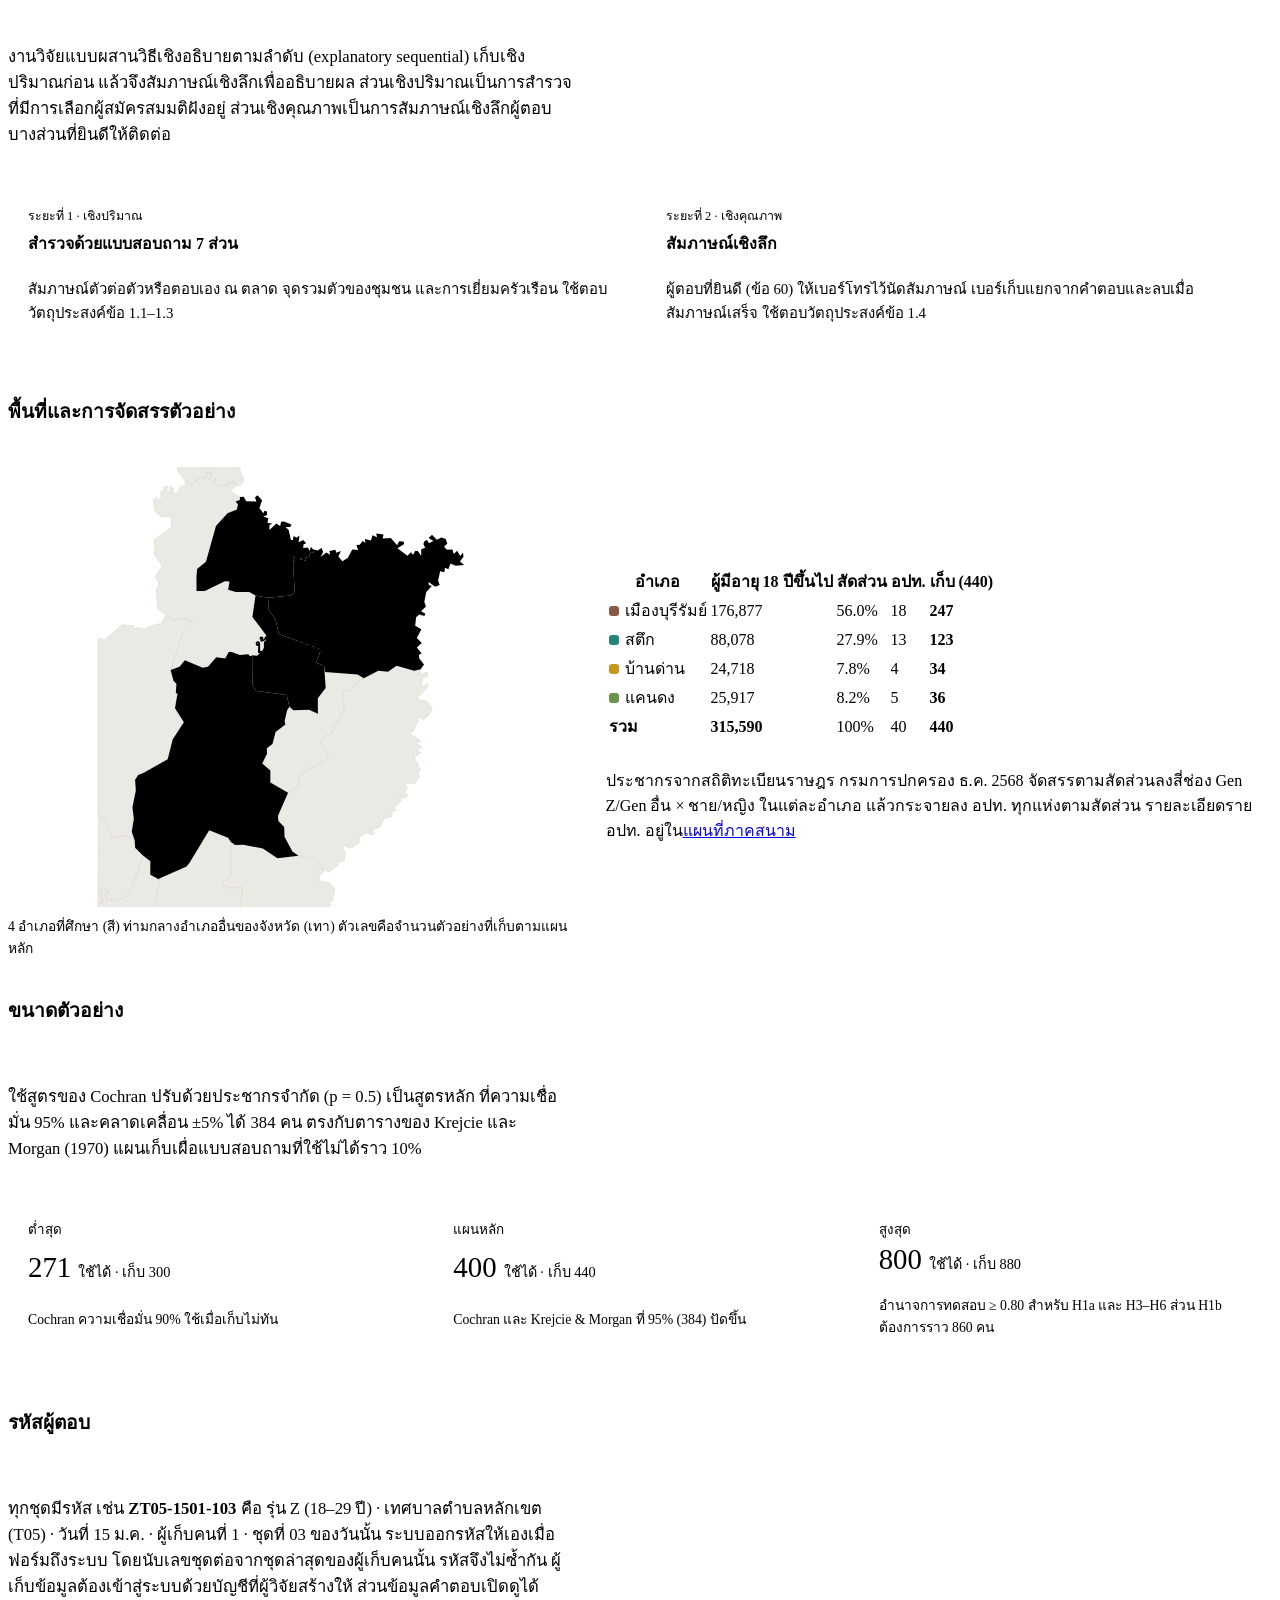
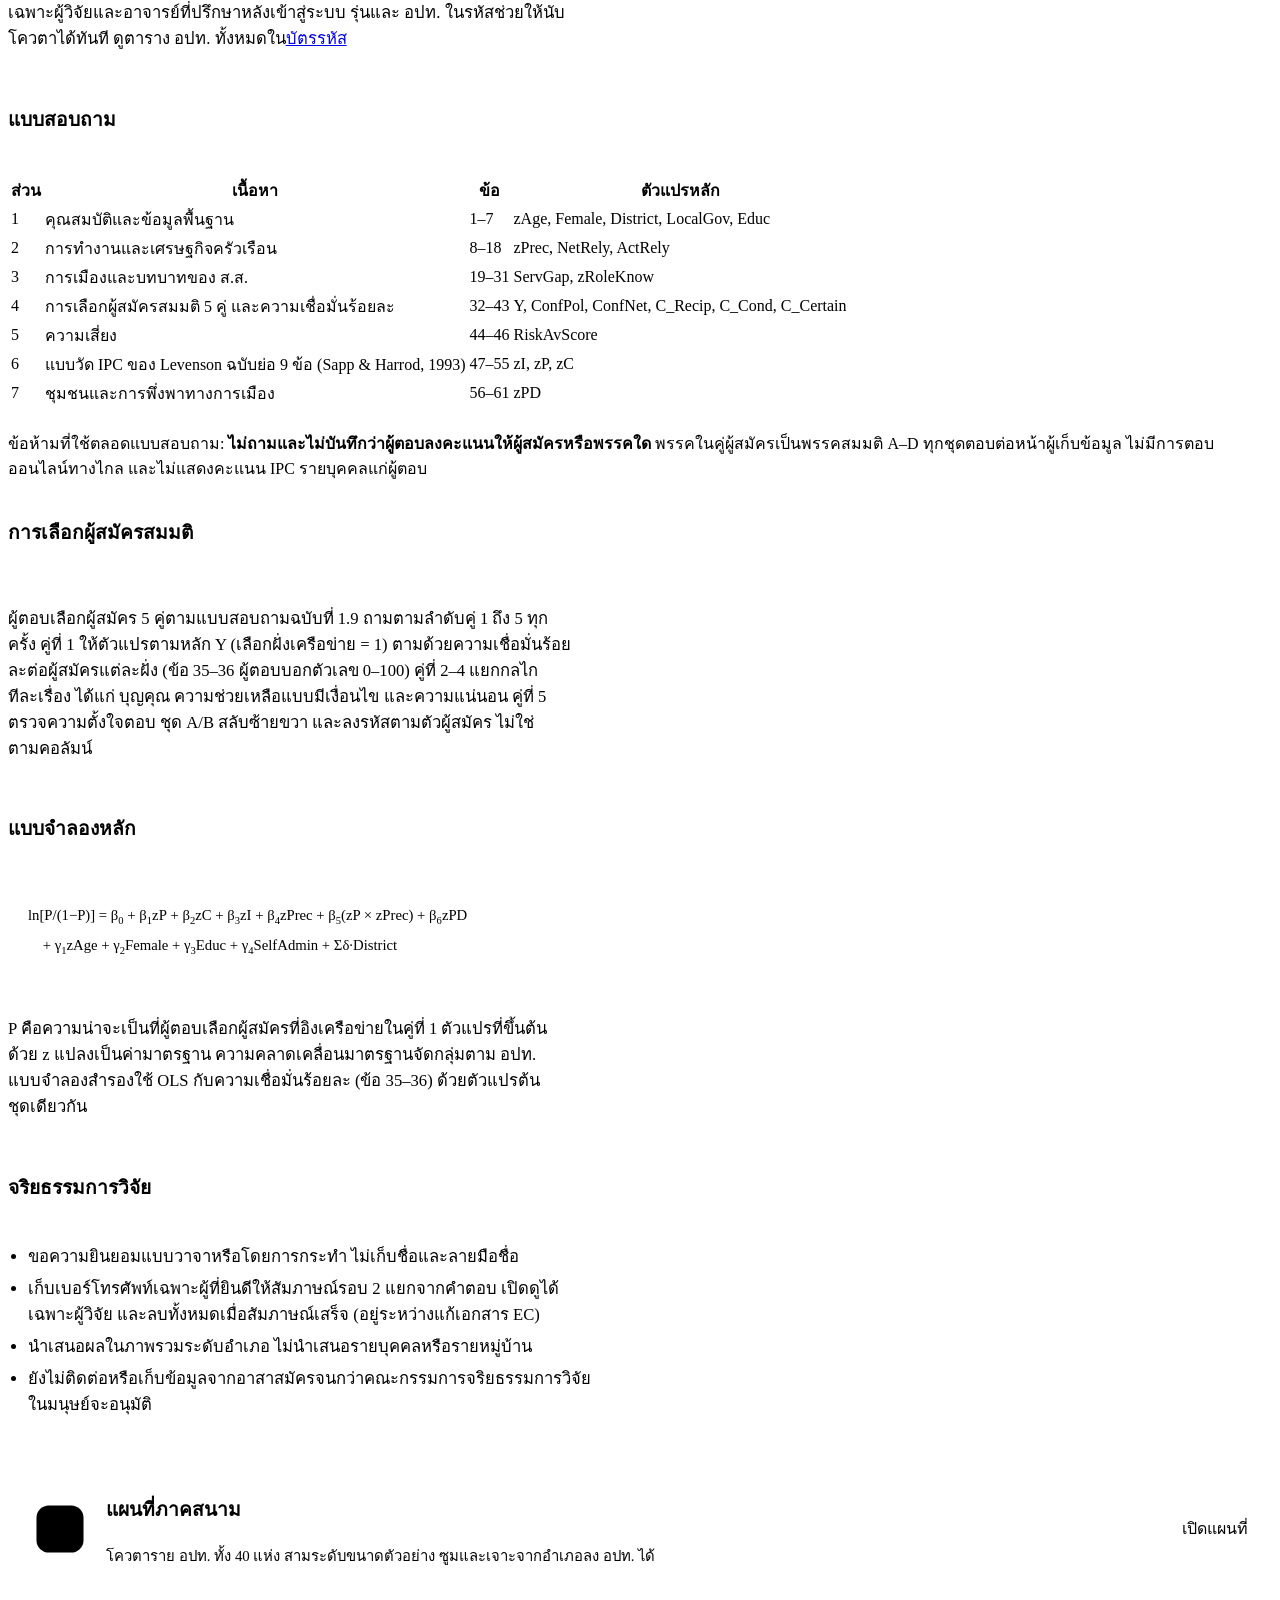
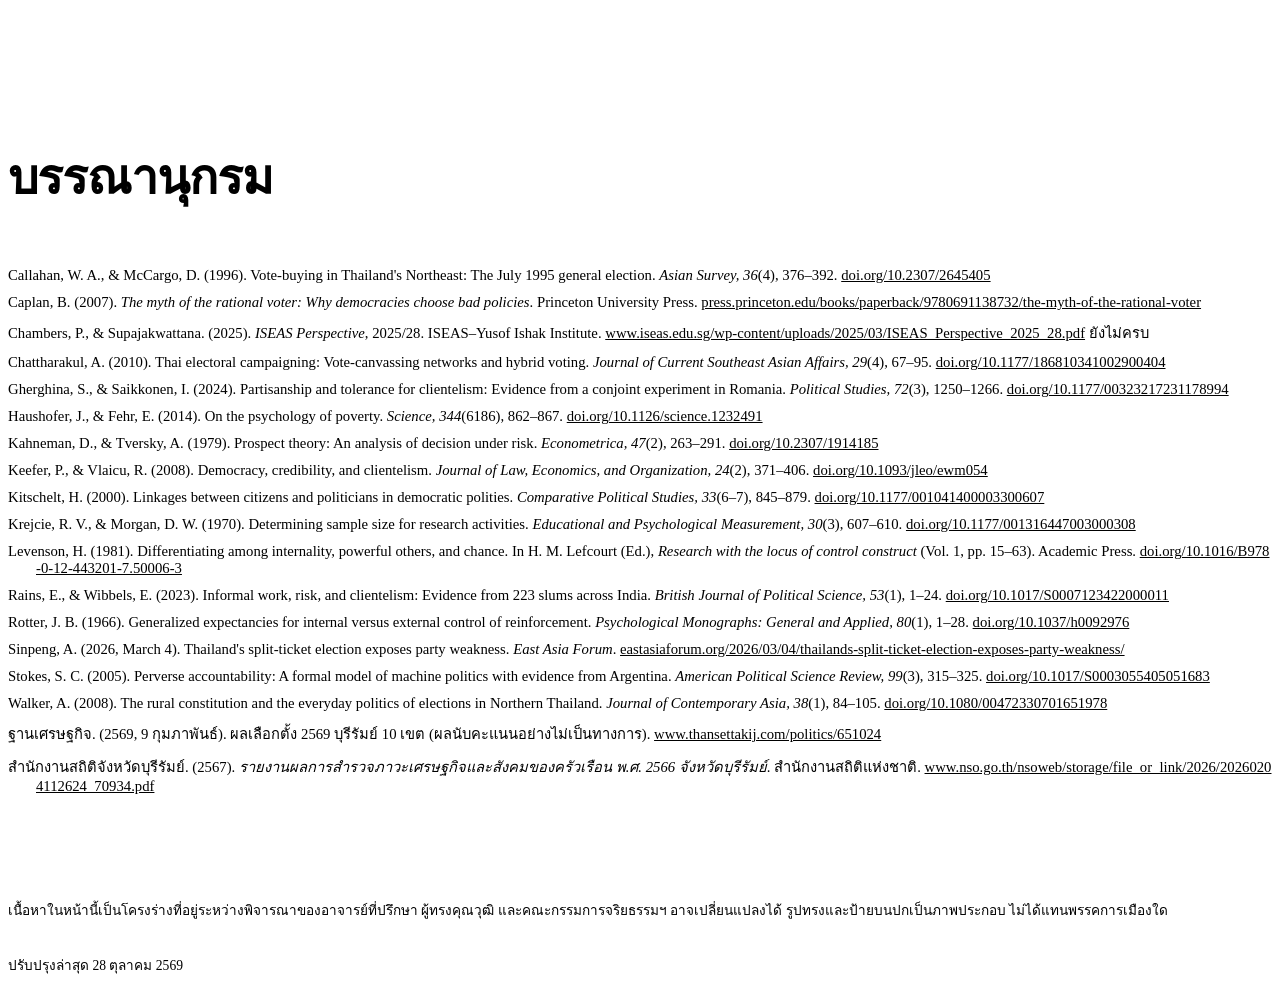
==== commit 7a551088: "Team calendar: each signed-in account marks free / partly free / busy days with a note - New page ca" ====
--- a/index.html
+++ b/index.html
@@ -311,7 +311,7 @@
 <meta name="theme-color" content="#f7f7f4">
 </head>
 <body>
-<nav class="site-nav" aria-label="เมนูหลัก"><div class="wrap"><a class="brand" href="./"><img class="logo" src="assets/logo.svg" alt="" width="33" height="22">Econ Socio-Lab</a><ul><li><a class="nl" href="#intro">บทนำ</a></li><li><a class="nl" href="#lit">วรรณกรรม</a></li><li><a class="nl" href="#method">ระเบียบวิธี</a></li><li><a class="nl" href="field/">แผนที่ภาคสนาม</a></li><li><a class="nl" href="codes/">บัตรรหัส</a></li><li><a class="nl cta" href="survey/">แบบสอบถาม</a></li><li><a class="nl" href="admin/">เข้าสู่ระบบ</a></li></ul></div></nav>
+<nav class="site-nav" aria-label="เมนูหลัก"><div class="wrap"><a class="brand" href="./"><img class="logo" src="assets/logo.svg" alt="" width="33" height="22">Econ Socio-Lab</a><ul><li><a class="nl" href="#intro">บทนำ</a></li><li><a class="nl" href="#lit">วรรณกรรม</a></li><li><a class="nl" href="#method">ระเบียบวิธี</a></li><li><a class="nl" href="field/">แผนที่ภาคสนาม</a></li><li><a class="nl" href="calendar/">ปฏิทินทีม</a></li><li><a class="nl" href="codes/">บัตรรหัส</a></li><li><a class="nl cta" href="survey/">แบบสอบถาม</a></li><li><a class="nl" href="admin/">เข้าสู่ระบบ</a></li></ul></div></nav>
 
 <section class="cover" id="table" aria-label="ปกงานวิจัย">
   <div class="cloth" id="cloth" aria-hidden="true"></div>
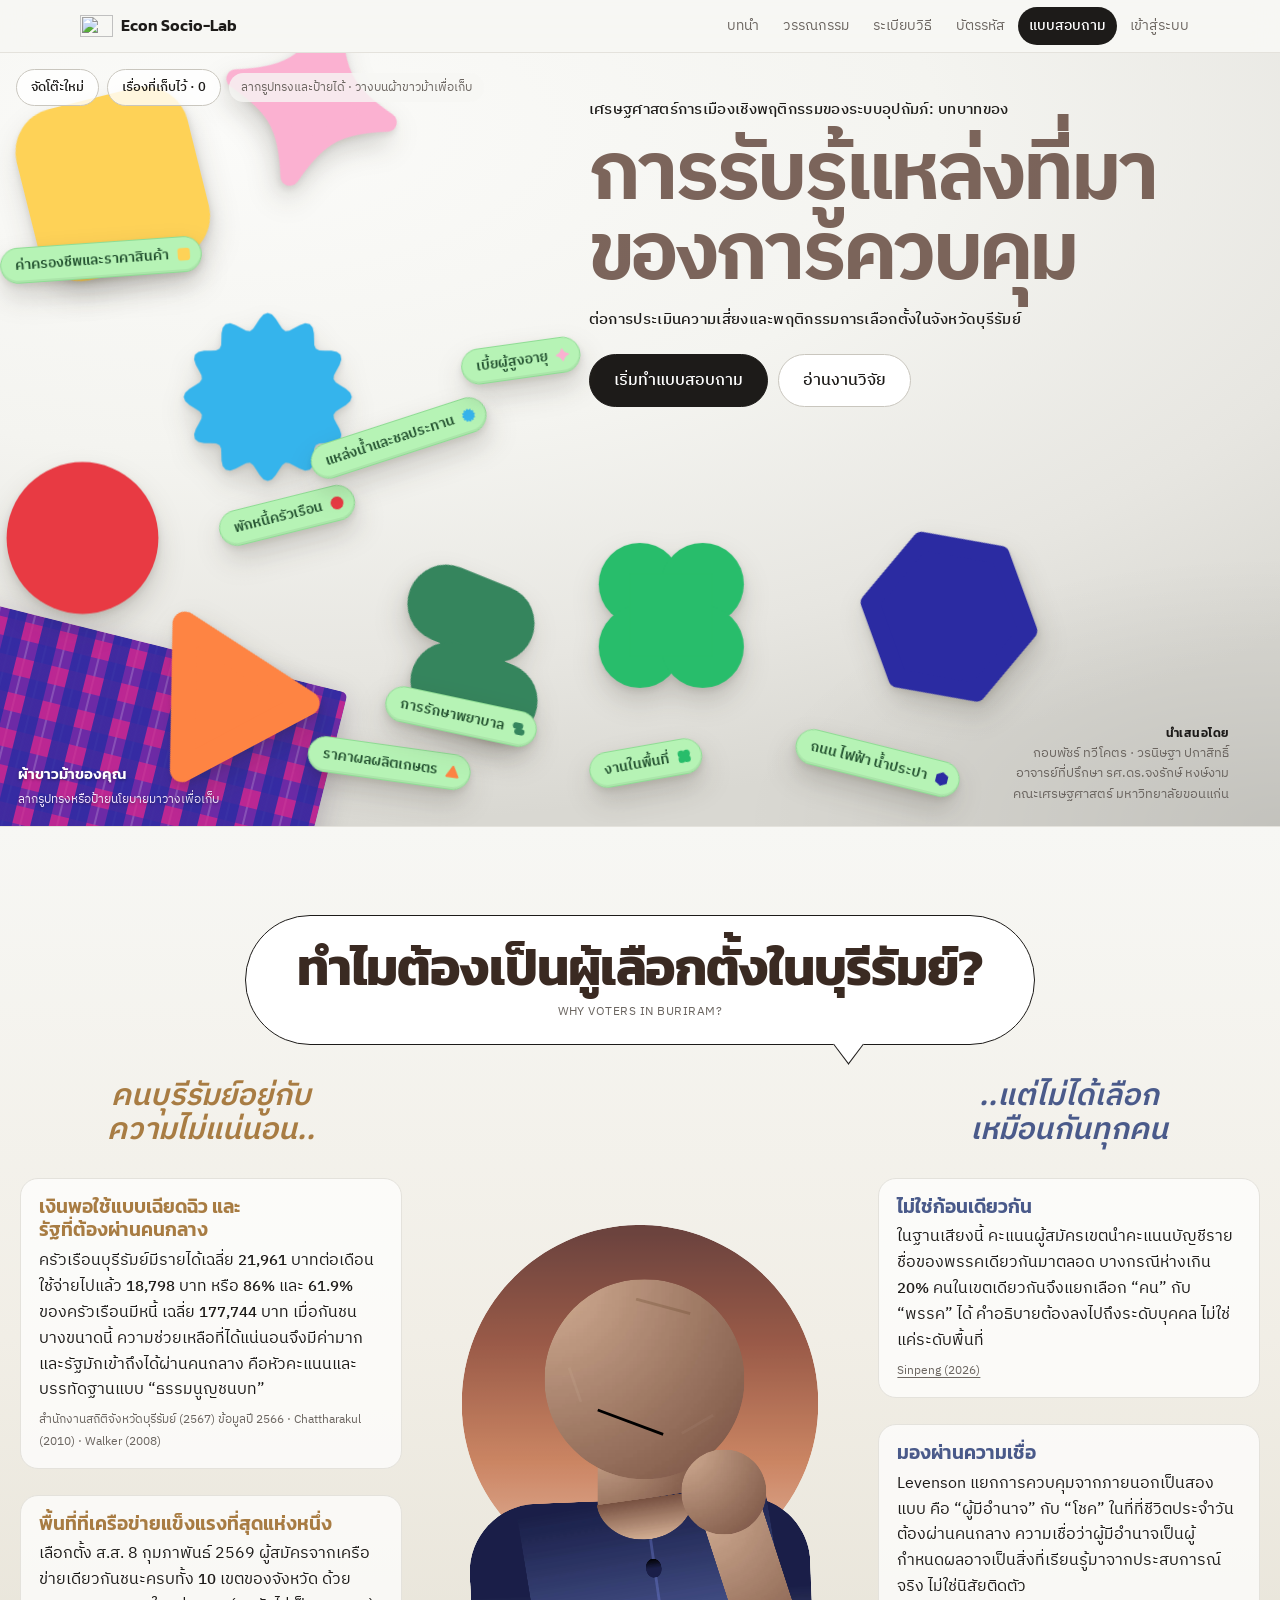
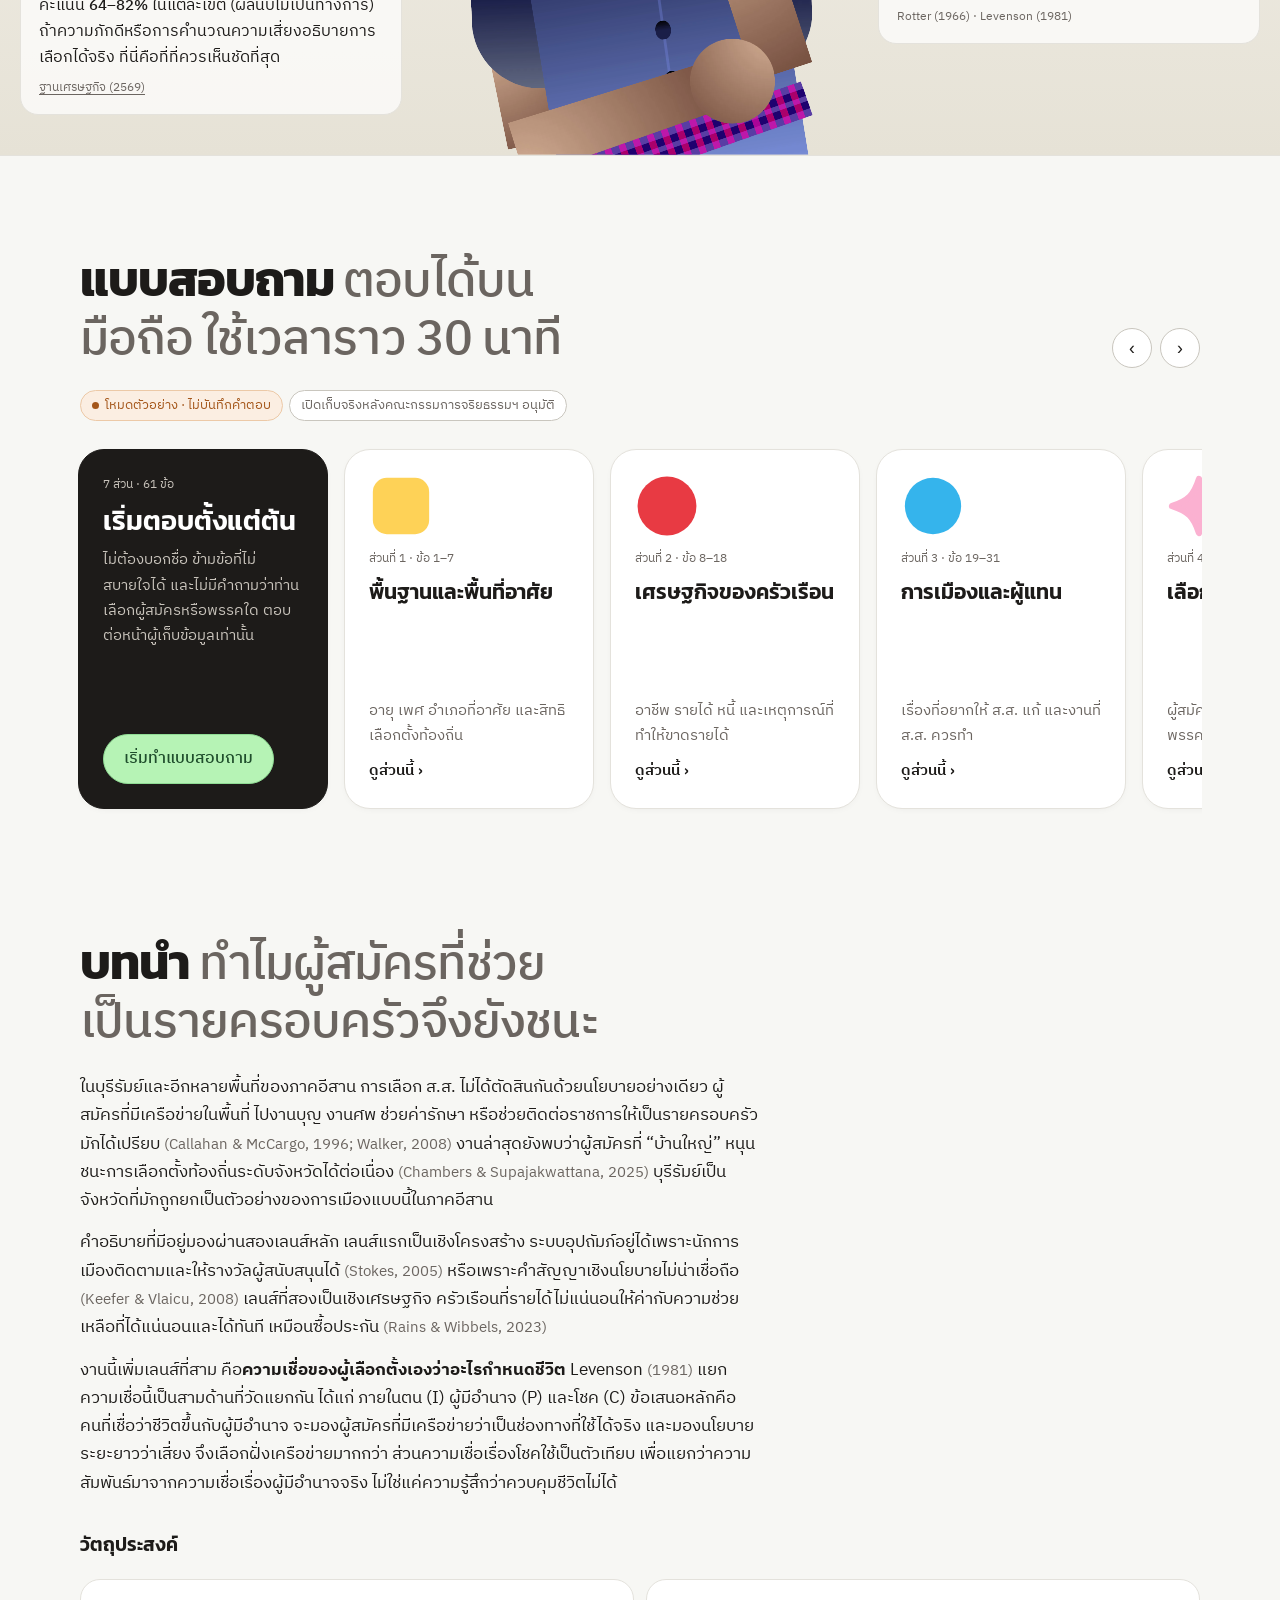
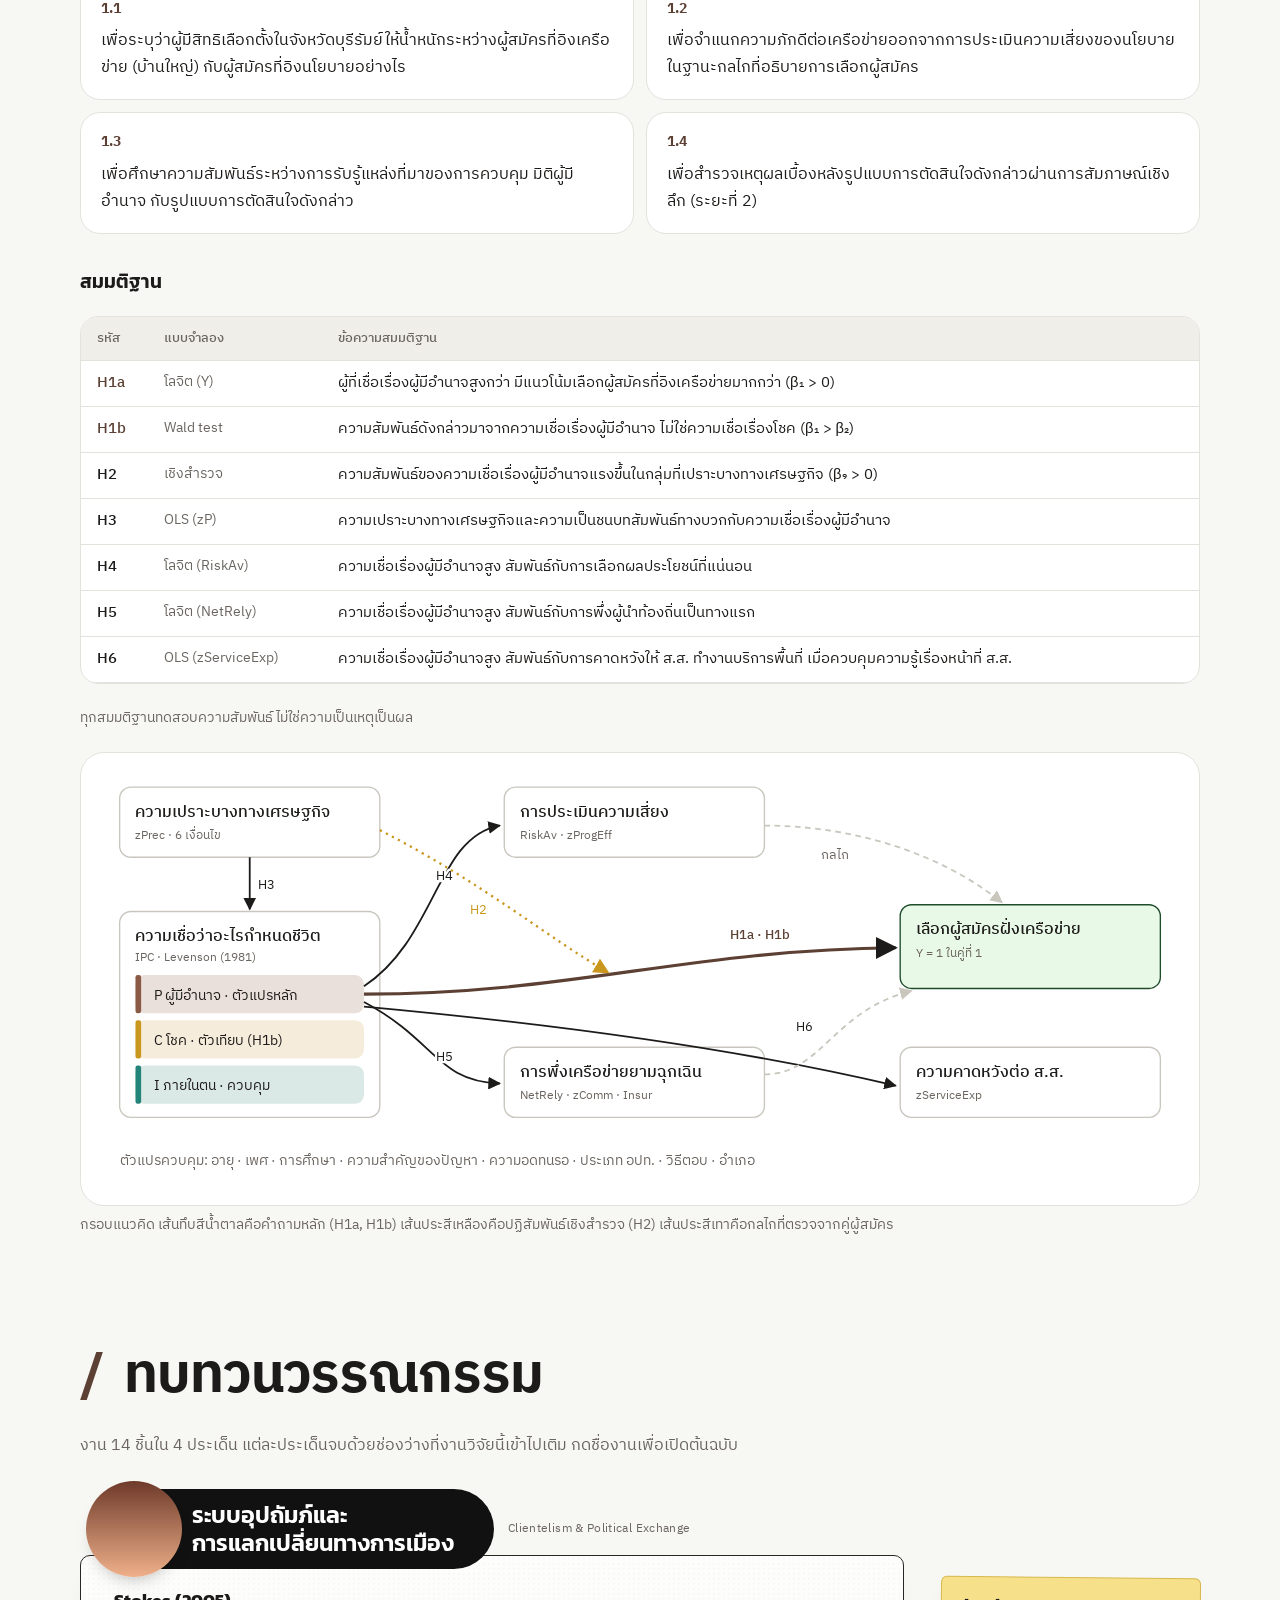
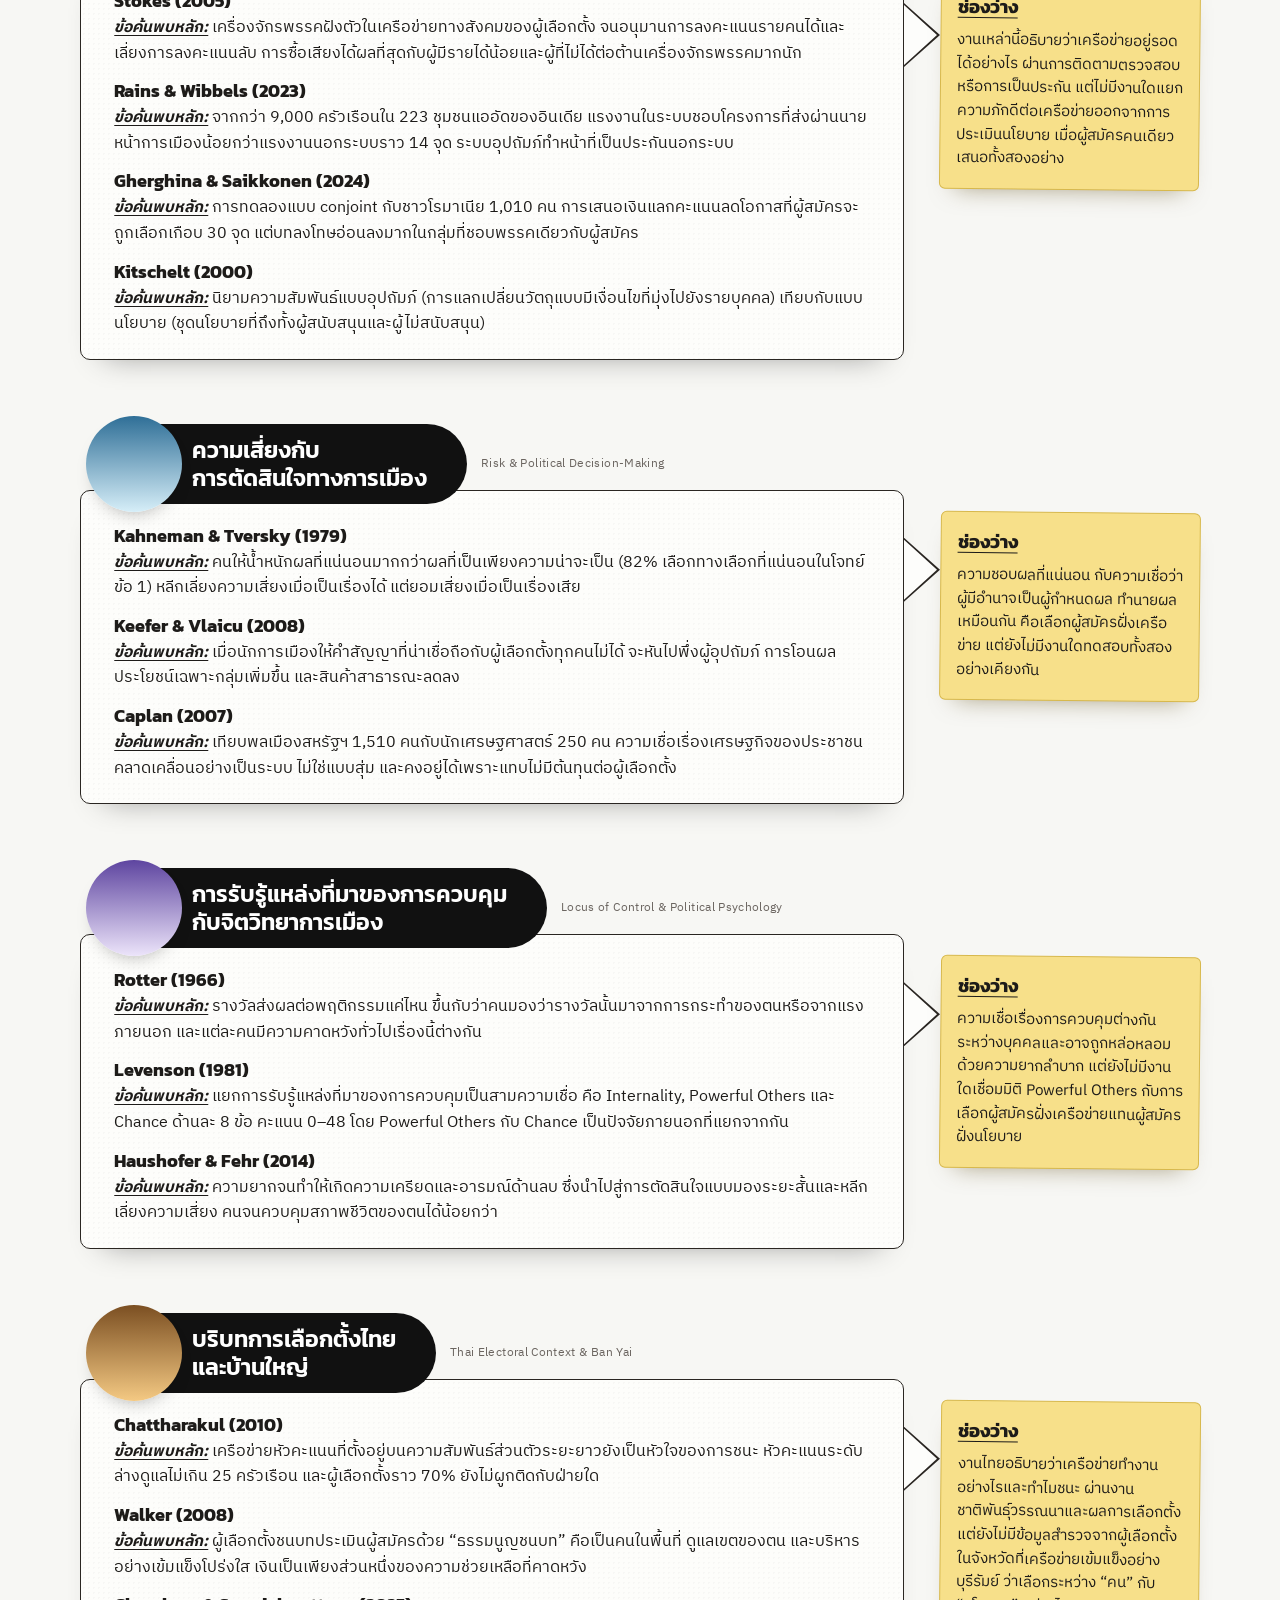
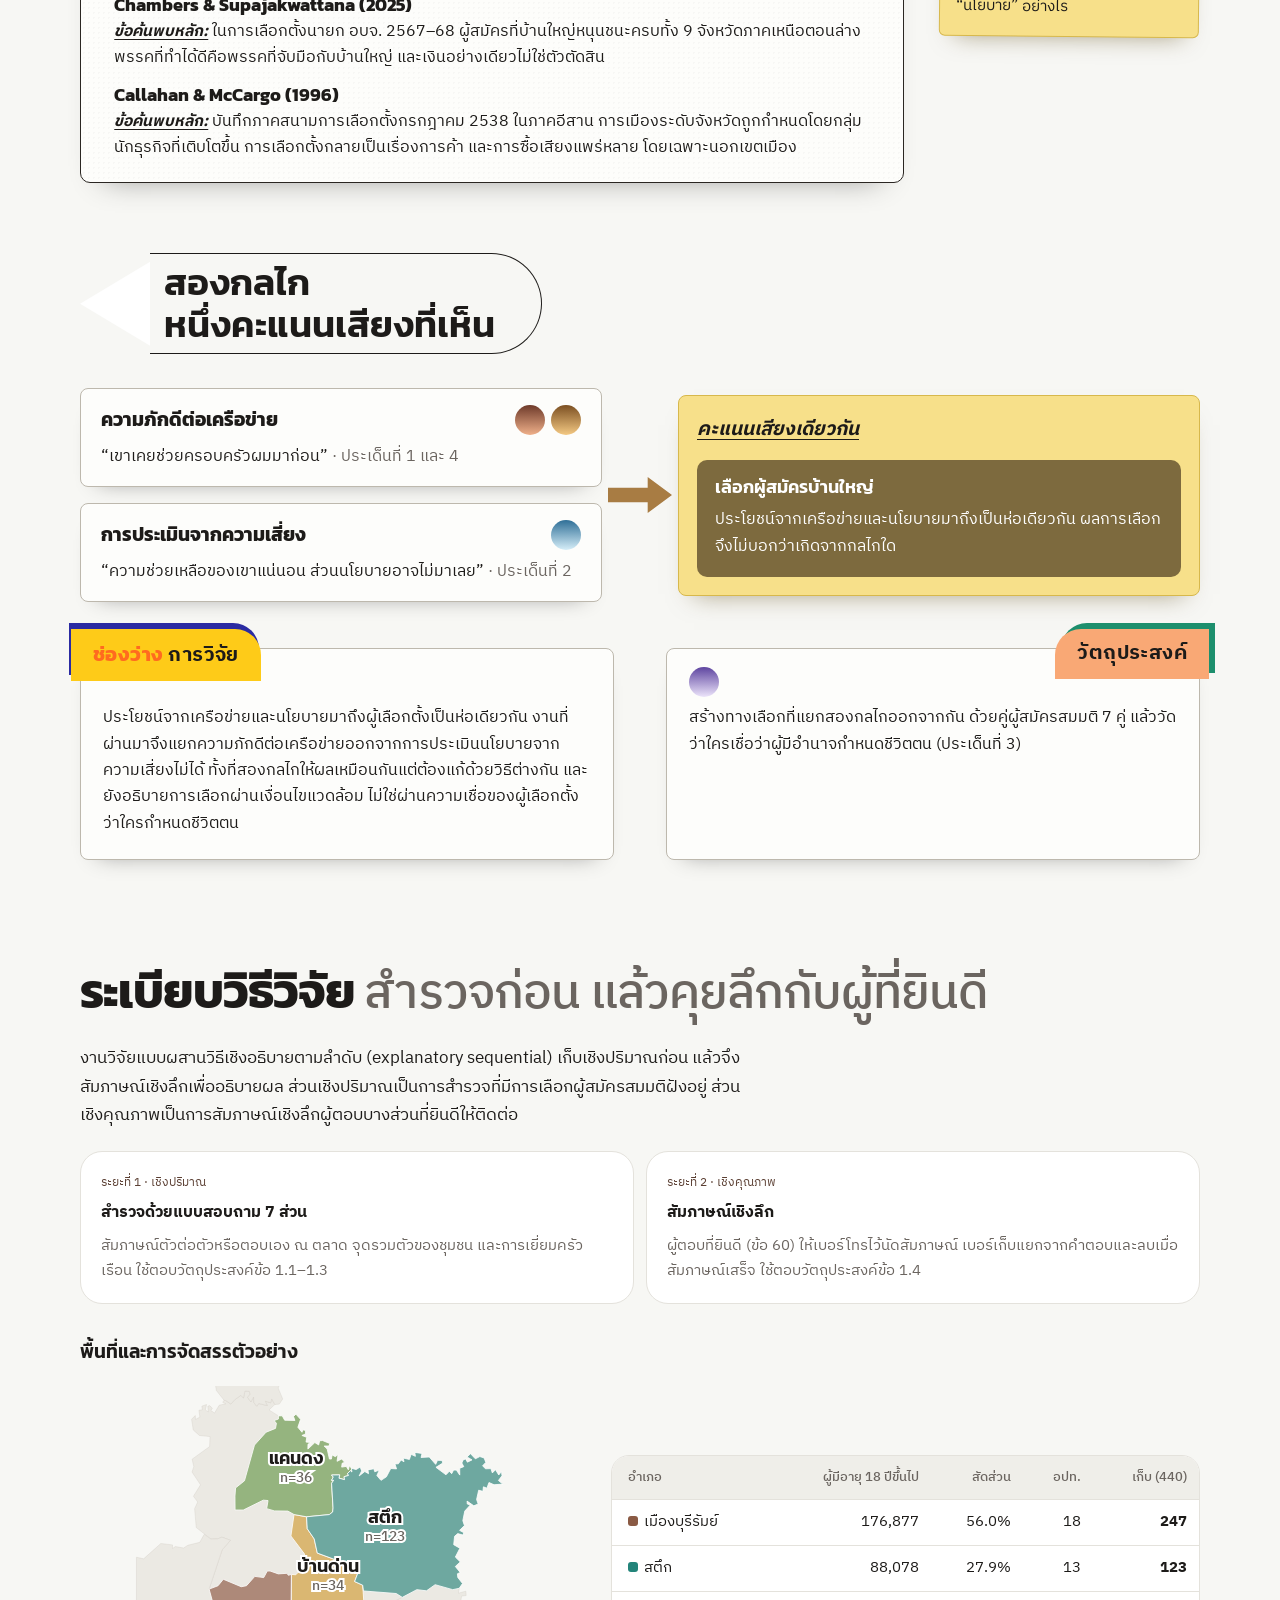
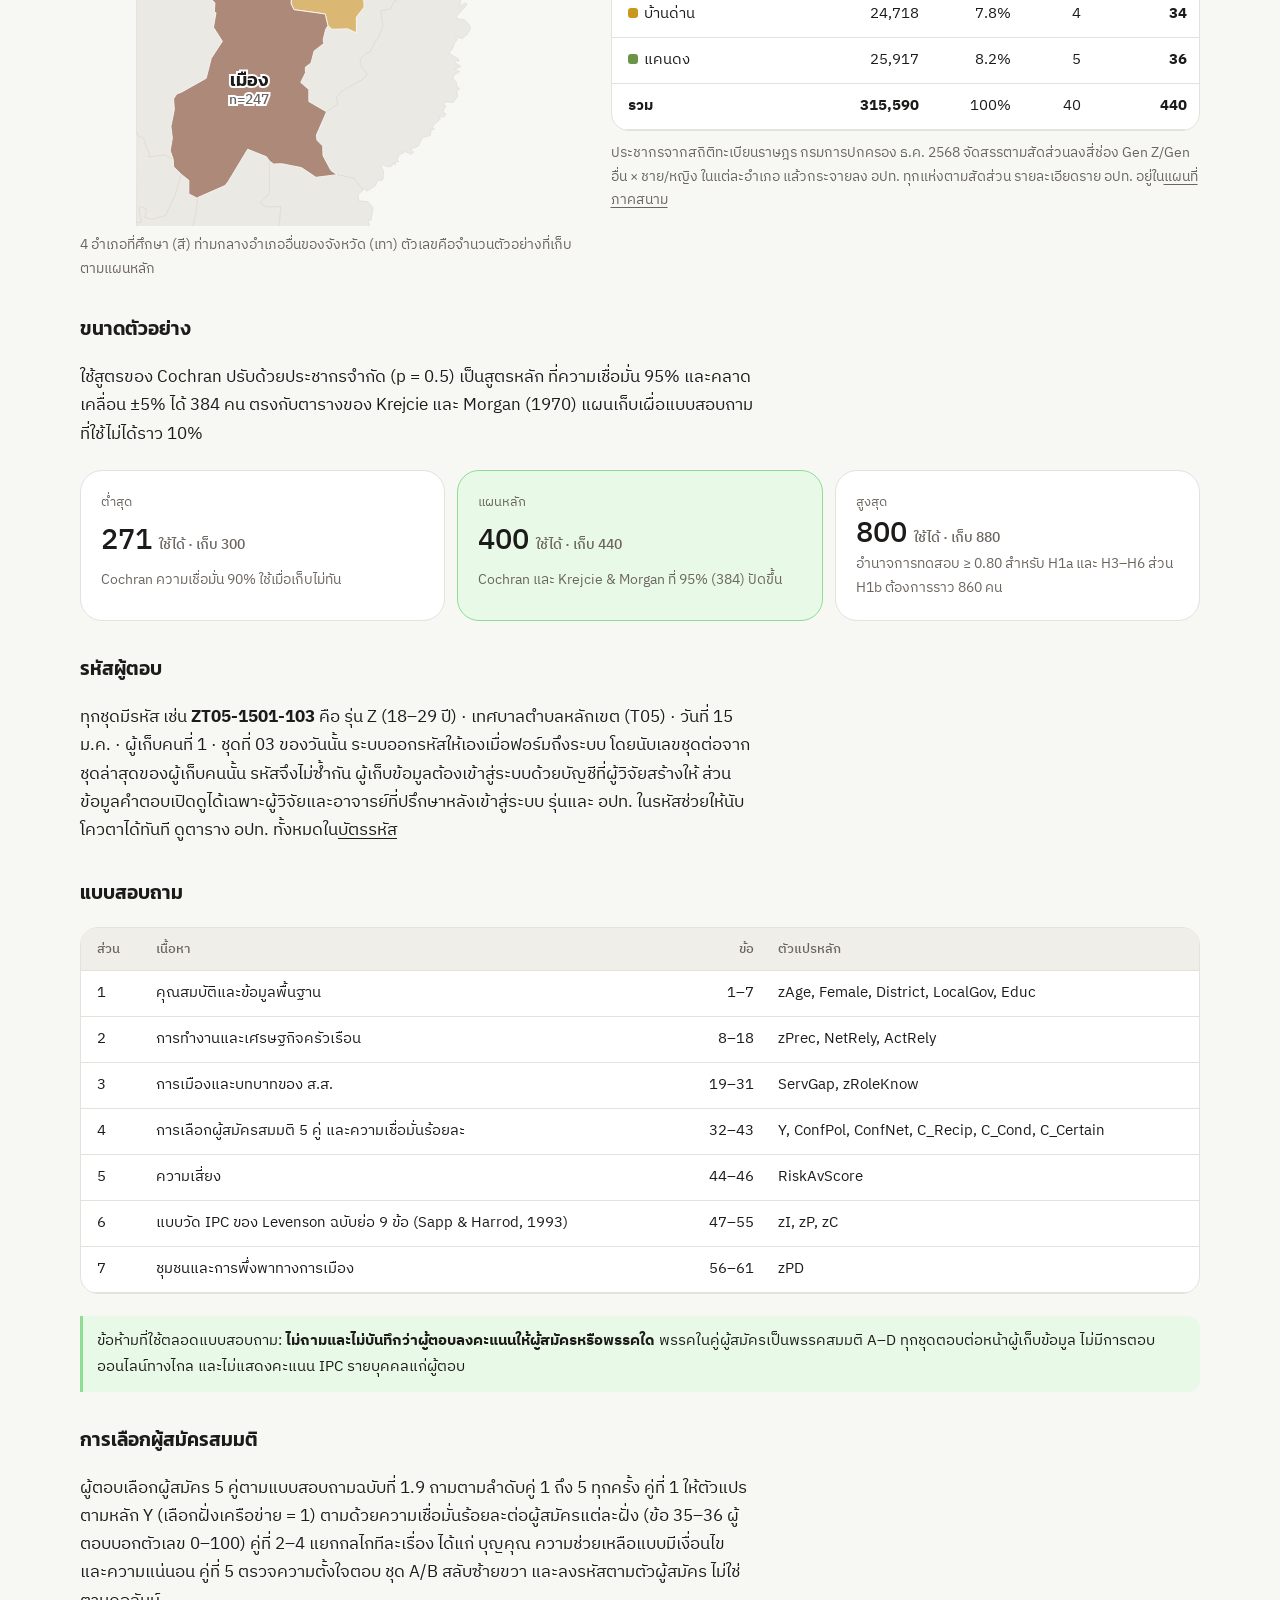
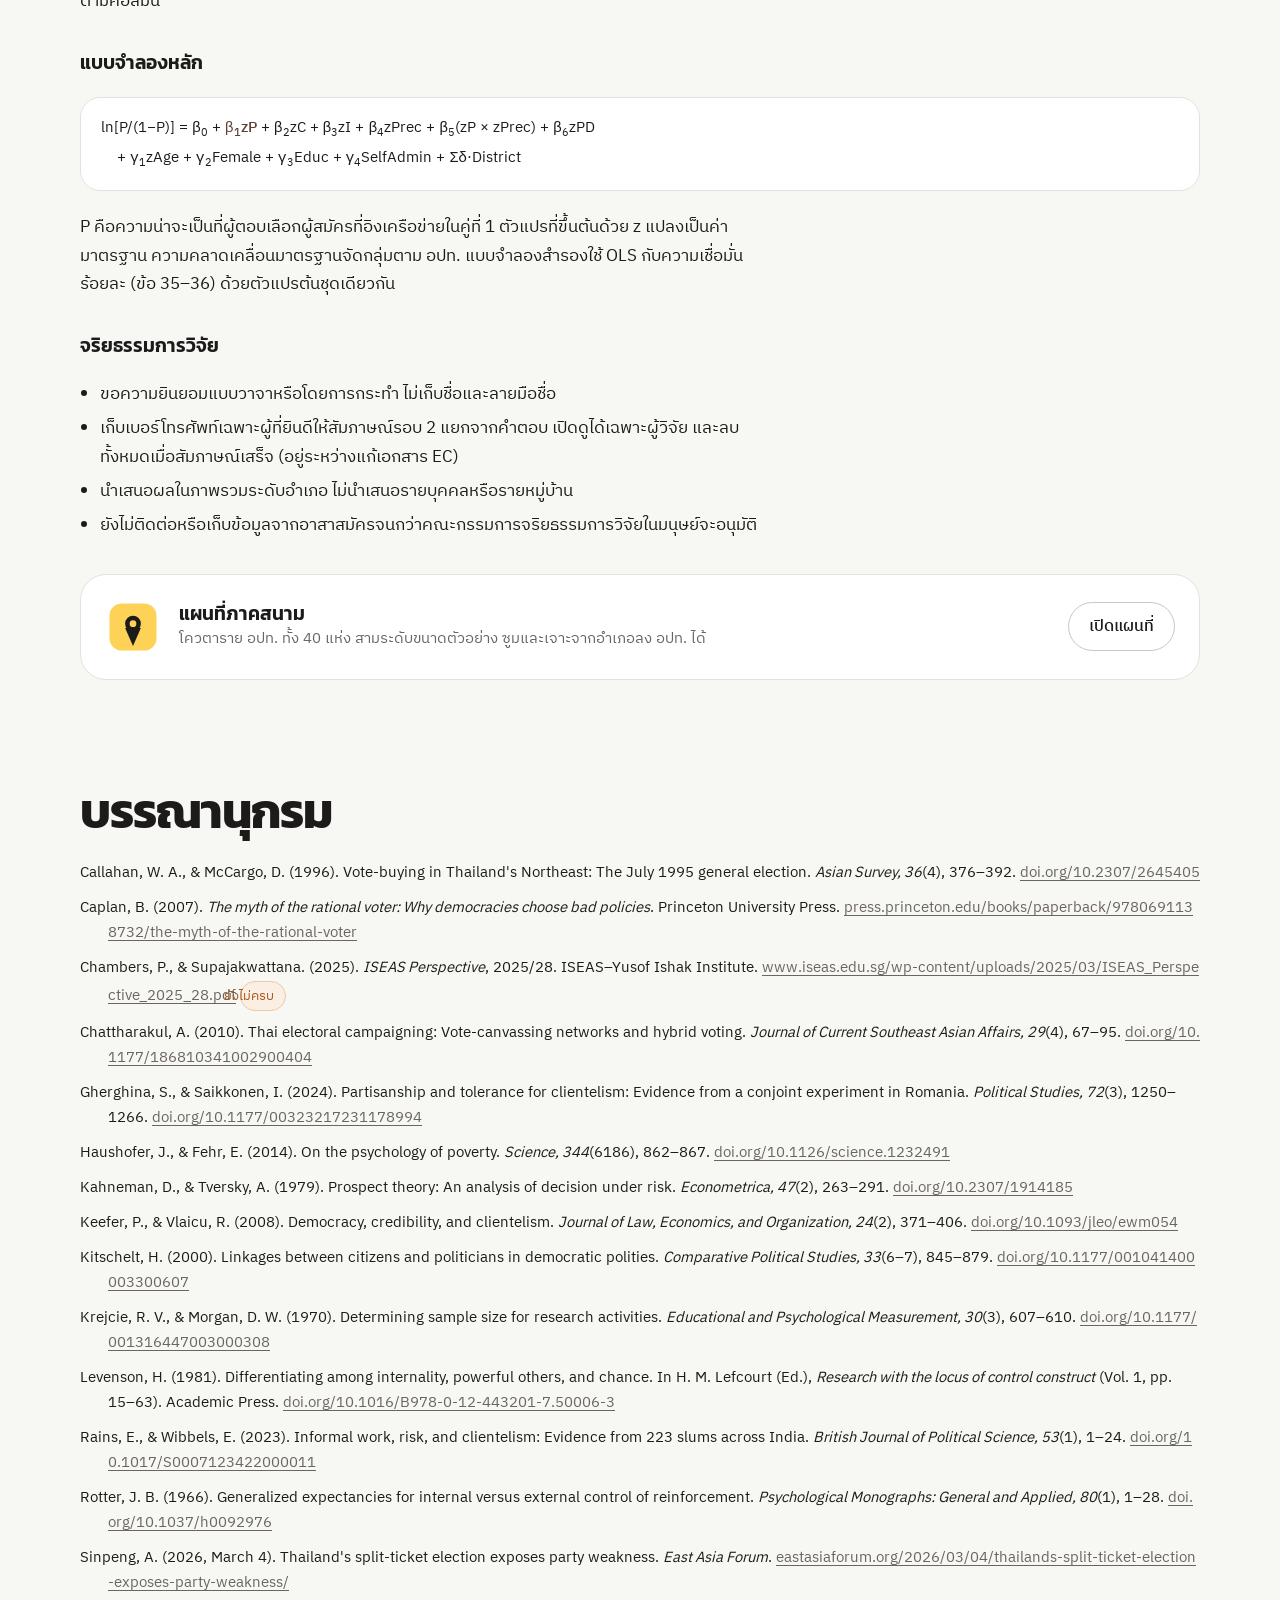
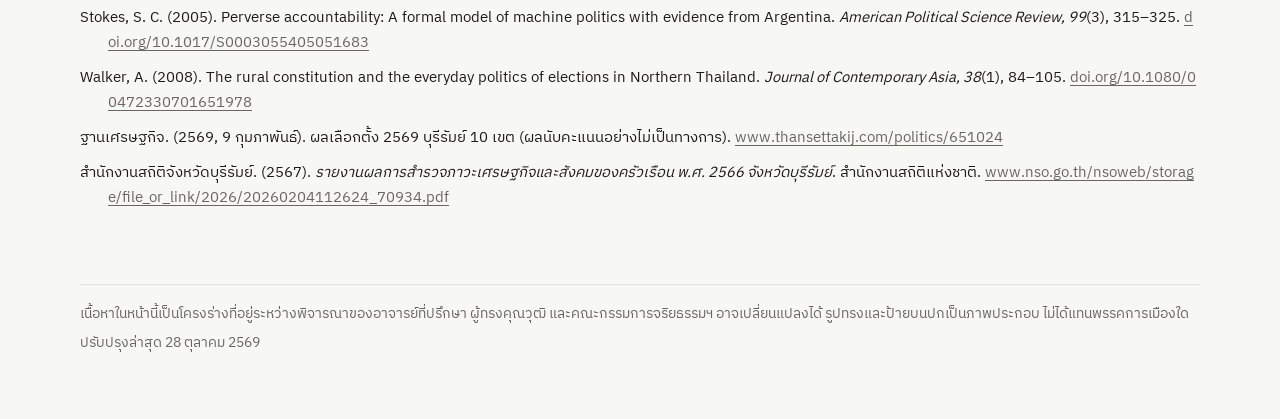
==== commit 482bf2bf: "Menu: team calendar and field map move into the signed-in person's menu The chip at the top right op" ====
--- a/index.html
+++ b/index.html
@@ -311,7 +311,7 @@
 <meta name="theme-color" content="#f7f7f4">
 </head>
 <body>
-<nav class="site-nav" aria-label="เมนูหลัก"><div class="wrap"><a class="brand" href="./"><img class="logo" src="assets/logo.svg" alt="" width="33" height="22">Econ Socio-Lab</a><ul><li><a class="nl" href="#intro">บทนำ</a></li><li><a class="nl" href="#lit">วรรณกรรม</a></li><li><a class="nl" href="#method">ระเบียบวิธี</a></li><li><a class="nl" href="field/">แผนที่ภาคสนาม</a></li><li><a class="nl" href="calendar/">ปฏิทินทีม</a></li><li><a class="nl" href="codes/">บัตรรหัส</a></li><li><a class="nl cta" href="survey/">แบบสอบถาม</a></li><li><a class="nl" href="admin/">เข้าสู่ระบบ</a></li></ul></div></nav>
+<nav class="site-nav" aria-label="เมนูหลัก"><div class="wrap"><a class="brand" href="./"><img class="logo" src="assets/logo.svg" alt="" width="33" height="22">Econ Socio-Lab</a><ul><li><a class="nl" href="#intro">บทนำ</a></li><li><a class="nl" href="#lit">วรรณกรรม</a></li><li><a class="nl" href="#method">ระเบียบวิธี</a></li><li><a class="nl" href="codes/">บัตรรหัส</a></li><li><a class="nl cta" href="survey/">แบบสอบถาม</a></li><li><a class="nl" href="admin/">เข้าสู่ระบบ</a></li></ul></div></nav>
 
 <section class="cover" id="table" aria-label="ปกงานวิจัย">
   <div class="cloth" id="cloth" aria-hidden="true"></div>
--- a/assets/site.css
+++ b/assets/site.css
@@ -0,0 +1,104 @@
+/* Shared tokens + components. Light "paper table" look taken from the researcher's slide deck:
+   off-white paper, party-coloured shapes, mint policy tags, warm brown display type, black pill buttons. */
+:root{
+  --bg:#f7f7f4; --surface:#ffffff; --sunk:#efeee9; --ink:#1d1b19; --muted:#6b6560; --line:#e4e2dc; --line2:#c9c6be;
+  --brown:#5c4034; --brown-soft:#887168;
+  --mint:#b6f3b5; --mint-line:#8fdc94; --mint-ink:#1f4d2c; --mint-soft:#e9f9e7;
+  --accent:#1d1b19; --accent-ink:#ffffff; --accent-soft:#e9f9e7;
+  --warn:#a4561a; --warn-soft:#fbeee2; --bad:#b4232c; --good:#2f7a45; --focus:#e8730c;
+  --s-yellow:#fed257; --s-pink:#fbb1d1; --s-blue:#35b4ec; --s-red:#e83a43; --s-orange:#fe8443; --s-dgreen:#35855d; --s-green:#28bd6b; --s-navy:#2b2ba2;
+  --nk:#8a5a44; --mg:#23847a; --tb:#c9971e; --ao:#6a9447; --skin-bg:#efeee9;
+  --f-display:"Kanit","IBM Plex Sans Thai",Tahoma,sans-serif;
+  --f-body:"IBM Plex Sans Thai",Tahoma,"Noto Sans Thai",sans-serif;
+  --f-mono:"IBM Plex Mono","IBM Plex Sans Thai",ui-monospace,Menlo,monospace;
+  --r:18px;
+  color-scheme:light;
+}
+*{box-sizing:border-box}
+html{scroll-behavior:smooth;scroll-padding-top:72px}
+@media (prefers-reduced-motion: reduce){html{scroll-behavior:auto}*,*::before,*::after{animation-duration:.01ms!important;animation-iteration-count:1!important;transition-duration:.01ms!important}}
+html,body{background:var(--bg);color:var(--ink);margin:0}
+body{font-family:var(--f-body);font-size:16px;line-height:1.7;padding-left:max(16px,env(safe-area-inset-left,0px));padding-right:max(16px,env(safe-area-inset-right,0px));padding-bottom:64px}
+body::before{content:"";position:fixed;inset:0 0 auto;height:env(safe-area-inset-top,0px);z-index:30;background:var(--bg)}
+h1,h2,h3,h4{font-family:var(--f-display);font-weight:600;text-wrap:balance;line-height:1.25;margin:0}
+p{margin:0}
+a{color:inherit;text-underline-offset:3px}
+.num,.mono{font-family:var(--f-mono);font-variant-numeric:tabular-nums}
+:focus-visible{outline:2px solid var(--focus);outline-offset:2px;border-radius:6px}
+.wrap{max-width:1120px;margin:0 auto}
+.muted{color:var(--muted)}
+.small{font-size:.875rem}
+
+/* site nav (Apple-style thin bar) */
+.site-nav{position:sticky;top:env(safe-area-inset-top,0px);z-index:20;background:color-mix(in oklab,var(--bg) 86%,transparent);backdrop-filter:saturate(1.6) blur(14px);-webkit-backdrop-filter:saturate(1.6) blur(14px);border-bottom:1px solid var(--line);margin-inline:calc(-1 * max(16px,env(safe-area-inset-left,0px)));padding-inline:max(16px,env(safe-area-inset-left,0px))}
+.site-nav .wrap{display:flex;align-items:center;gap:16px;min-height:52px}
+.brand{font-family:var(--f-display);font-weight:600;color:var(--ink);text-decoration:none;white-space:nowrap;font-size:.98rem;display:flex;align-items:center;gap:8px}
+.brand img.logo{width:33px;height:22px;display:block;flex:none}
+.site-nav ul{display:flex;gap:2px;list-style:none;margin:0 0 0 auto;padding:0;overflow-x:auto;scrollbar-width:none}
+.site-nav ul::-webkit-scrollbar{display:none}
+.site-nav a.nl{display:block;padding:7px 11px;border-radius:999px;color:var(--muted);text-decoration:none;font-size:.9rem;white-space:nowrap;transition:background .15s,color .15s}
+.site-nav a.nl:hover{color:var(--ink);background:var(--sunk)}
+.site-nav a.nl[aria-current="page"]{color:var(--ink);font-weight:600}
+.site-nav a.nl.cta{background:var(--ink);color:var(--accent-ink);font-weight:500}
+.site-nav a.nl.cta:hover{background:#3a3631}
+@media (max-width:760px){.site-nav .wrap{flex-wrap:wrap;gap:0;padding-block:6px}.site-nav ul{margin:0;width:100%}}
+
+/* buttons */
+.btn{appearance:none;border:1px solid var(--line2);background:var(--surface);color:var(--ink);font:inherit;font-weight:500;padding:10px 20px;border-radius:999px;cursor:pointer;text-decoration:none;display:inline-flex;align-items:center;justify-content:center;gap:8px;min-height:44px;transition:transform .12s,background .15s,border-color .15s}
+.btn:hover{border-color:var(--ink)}
+.btn:active{transform:scale(.98)}
+.btn.primary{background:var(--ink);border-color:var(--ink);color:var(--accent-ink)}
+.btn.primary:hover{background:#3a3631}
+.btn.mint{background:var(--mint);border-color:var(--mint-line);color:var(--mint-ink)}
+.btn.ghost{background:transparent;border-color:transparent;color:var(--muted)}
+.btn.ghost:hover{color:var(--ink);background:var(--sunk)}
+.btn[disabled]{opacity:.4;cursor:not-allowed}
+.chip{display:inline-flex;align-items:center;gap:6px;padding:3px 11px;border-radius:999px;border:1px solid var(--line2);font-size:.82rem;color:var(--muted);background:var(--surface);white-space:nowrap}
+.chip.warn{border-color:#ecc9a7;color:var(--warn);background:var(--warn-soft)}
+.chip.acc,.chip.mint{border-color:var(--mint-line);color:var(--mint-ink);background:var(--mint)}
+.chip i{width:7px;height:7px;border-radius:50%;background:currentColor;display:inline-block}
+
+.card{background:var(--surface);border:1px solid var(--line);border-radius:var(--r);padding:20px}
+.notice{border-left:3px solid var(--warn);background:var(--warn-soft);padding:12px 14px;border-radius:0 12px 12px 0;font-size:.94rem}
+.notice.acc{border-left-color:var(--mint-line);background:var(--mint-soft)}
+table{border-collapse:collapse;width:100%;font-size:.92rem}
+th,td{text-align:left;padding:10px 12px;border-bottom:1px solid var(--line);vertical-align:top}
+th{font-family:var(--f-display);font-weight:500;color:var(--muted);font-size:.84rem;background:var(--sunk)}
+td.r,th.r{text-align:right}
+.tscroll{overflow-x:auto;border:1px solid var(--line);border-radius:var(--r);background:var(--surface)}
+.tscroll table th:first-child,.tscroll table td:first-child{padding-left:16px}
+
+/* sign-in box (survey intro and /admin/) */
+.login{display:grid;gap:12px;max-width:420px}
+.login h3{font-size:1.15rem}
+.login .fld{display:grid;gap:4px;font-size:.88rem;color:var(--muted)}
+.login .txt,.form-row .txt,.form-row select{font:inherit;color:var(--ink);background:var(--surface);border:1px solid var(--line2);border-radius:10px;padding:9px 12px;min-height:44px;width:100%}
+.login .txt:focus,.form-row .txt:focus,.form-row select:focus{outline:2px solid var(--focus);outline-offset:1px;border-color:transparent}
+.login .pw{position:relative;display:block}
+.login .pw .txt{padding-right:72px}
+.login .eye{position:absolute;right:6px;top:50%;transform:translateY(-50%);border:0;background:var(--sunk);color:var(--muted);font:inherit;font-size:.8rem;border-radius:8px;padding:5px 10px;cursor:pointer}
+.login .row{display:flex;gap:8px;flex-wrap:wrap}
+.login .err{color:var(--bad);min-height:1.2em}
+.login .err:empty{display:none}
+.whobox{display:grid;gap:12px}
+.whotop{display:flex;align-items:center;gap:12px;flex-wrap:wrap}
+.whotop .btn{margin-left:auto}
+.avatar{width:40px;height:40px;border-radius:50%;background:var(--mint);color:var(--mint-ink);display:grid;place-items:center;font-family:var(--f-display);font-weight:600;font-size:1.1rem;flex:none}
+details.sent summary{cursor:pointer;font-size:.9rem;color:var(--muted)}
+details.sent table{margin-top:8px;font-size:.85rem}
+.big-code{font-size:1.25rem;letter-spacing:.04em}
+.login .remember{display:flex;gap:8px;align-items:flex-start;font-size:.86rem;line-height:1.5;cursor:pointer}
+.login .remember input{margin-top:3px;accent-color:var(--ink)}
+.site-nav a.nl.me{display:flex;align-items:center;gap:7px;padding:4px 12px 4px 4px;background:var(--surface);border:1px solid var(--line2);color:var(--ink);font-weight:500}
+.site-nav a.nl.me:hover{border-color:var(--ink)}
+.me-av{width:24px;height:24px;border-radius:50%;background:var(--mint);color:var(--mint-ink);display:grid;place-items:center;font-family:var(--f-display);font-size:.8rem;font-weight:600;flex:none}
+.me-nm{max-width:12ch;overflow:hidden;text-overflow:ellipsis;white-space:nowrap}
+.me-car{font-size:.7rem;color:var(--muted);margin-left:-2px}
+.me-menu{position:fixed;z-index:60;background:var(--surface);border:1px solid var(--line2);border-radius:16px;box-shadow:0 14px 40px rgba(29,27,25,.16);padding:6px;display:grid;gap:2px}
+.me-menu .mm-who{display:grid;padding:8px 10px 10px;border-bottom:1px solid var(--line);margin-bottom:4px;line-height:1.35}
+.me-menu .mm-who span{font-size:.8rem;color:var(--muted);font-family:var(--f-mono)}
+.me-menu a,.me-menu button{appearance:none;border:0;background:none;font:inherit;text-align:left;color:var(--ink);text-decoration:none;display:grid;gap:0;padding:8px 10px;border-radius:10px;cursor:pointer;line-height:1.35}
+.me-menu a span{font-size:.8rem;color:var(--muted)}
+.me-menu a:hover,.me-menu a:focus-visible,.me-menu button:hover,.me-menu button:focus-visible{background:var(--sunk);outline:none}
+.me-menu a[aria-current="page"] b::after{content:" ·  หน้านี้";font-weight:400;font-size:.8rem;color:var(--muted)}
+.me-menu [data-out]{color:var(--bad);border-top:1px solid var(--line);border-radius:0 0 10px 10px;margin-top:4px}
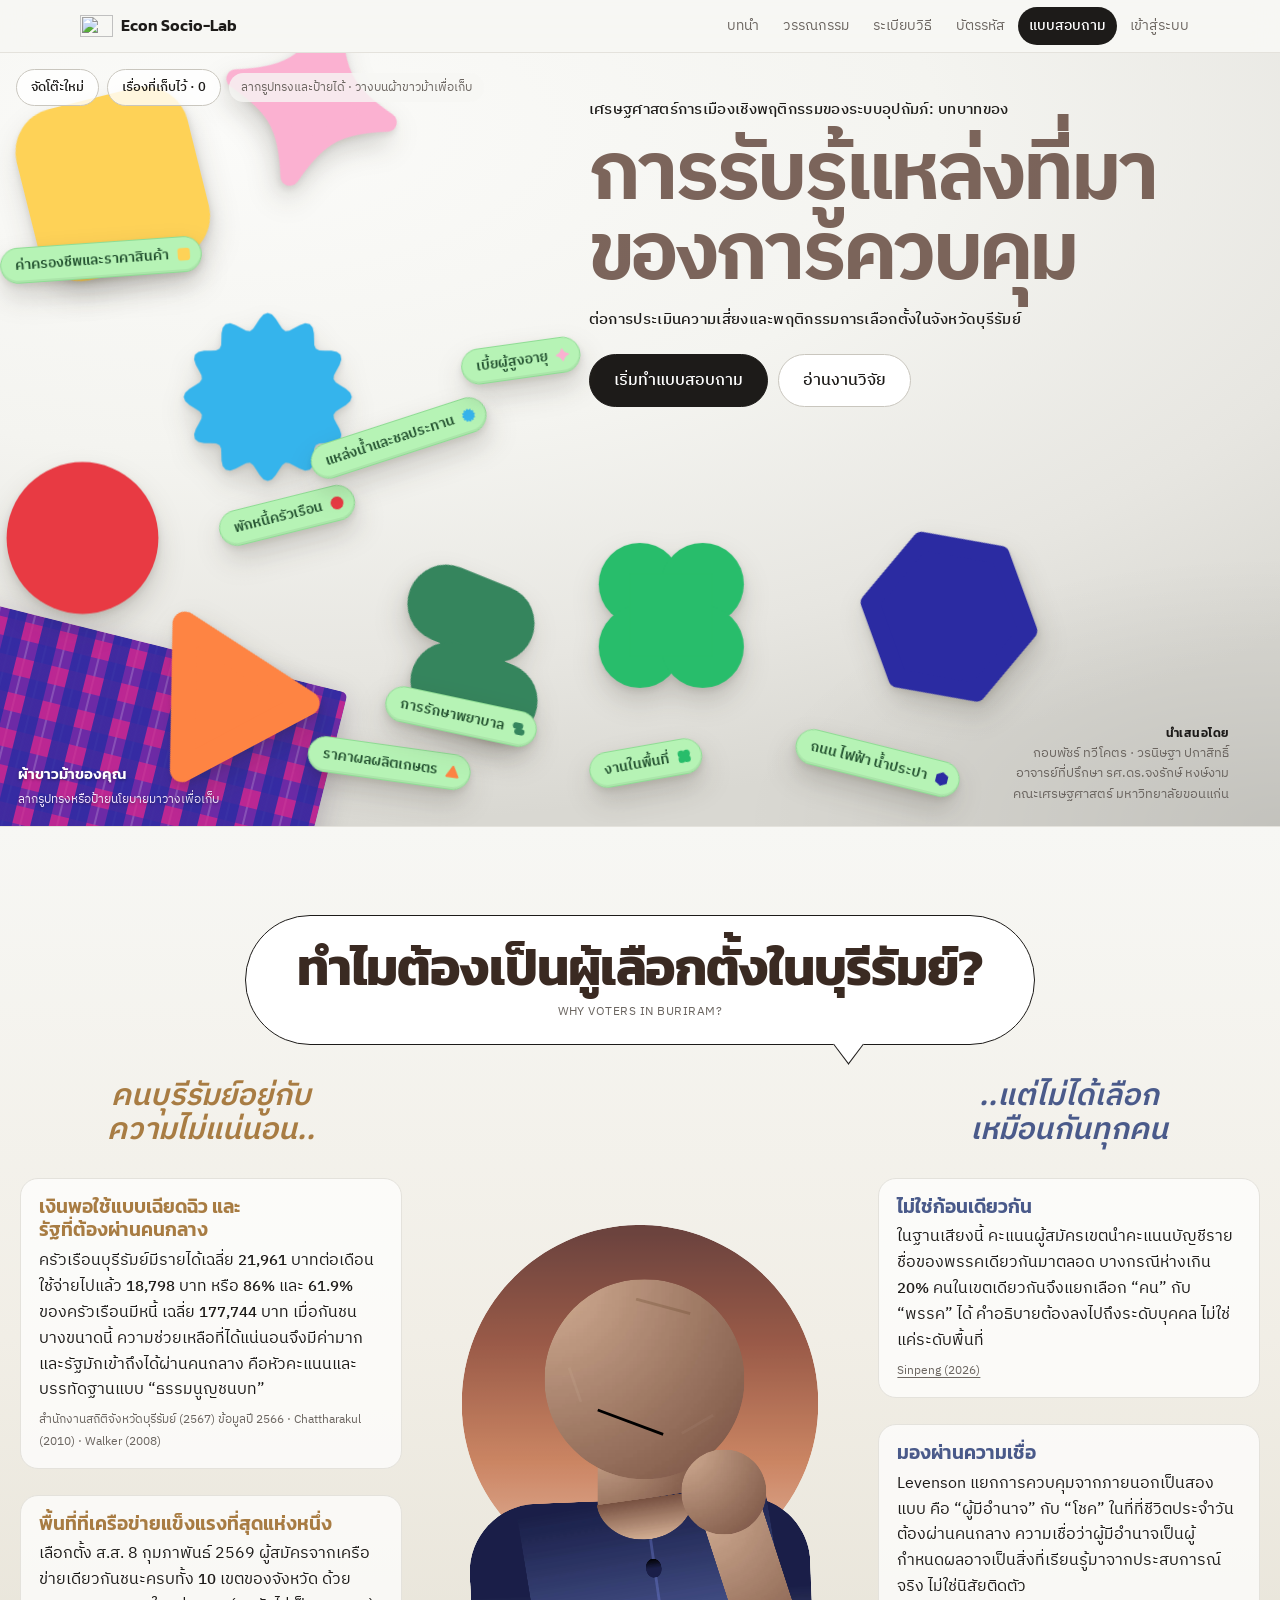
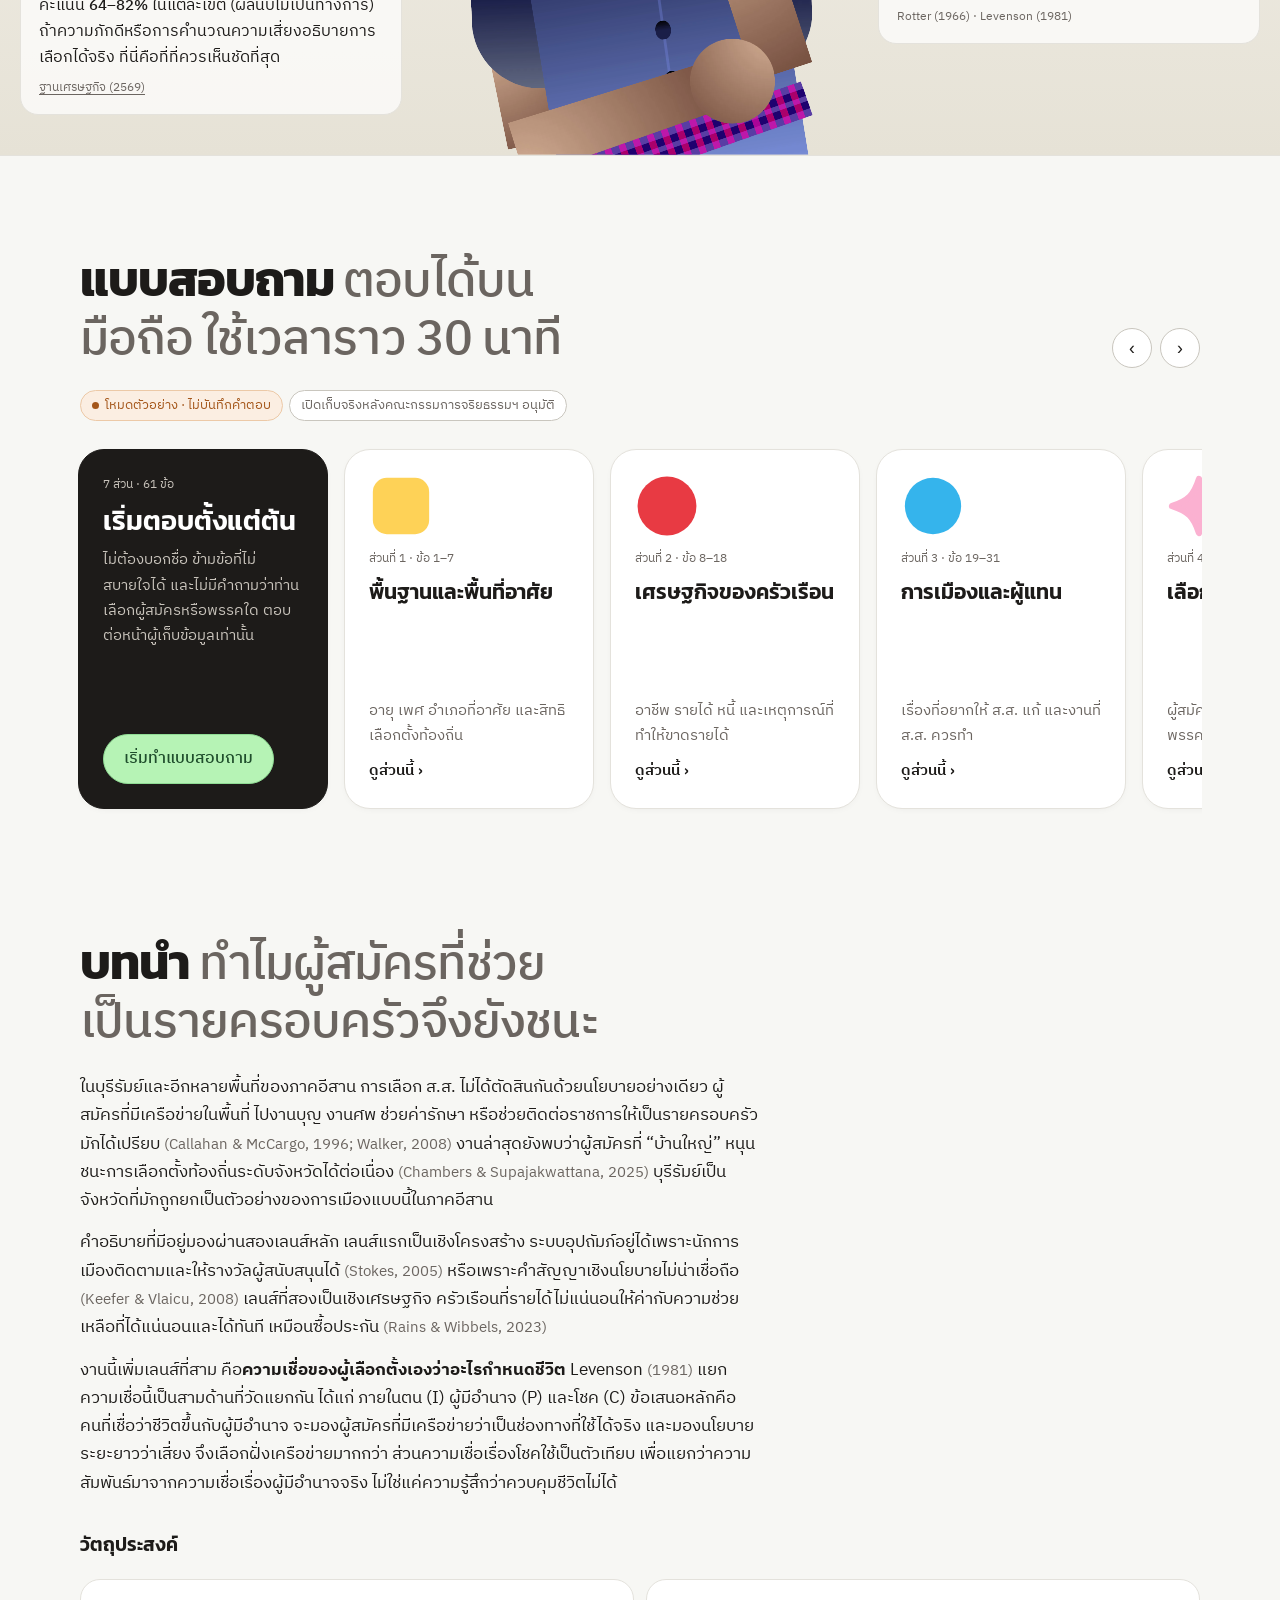
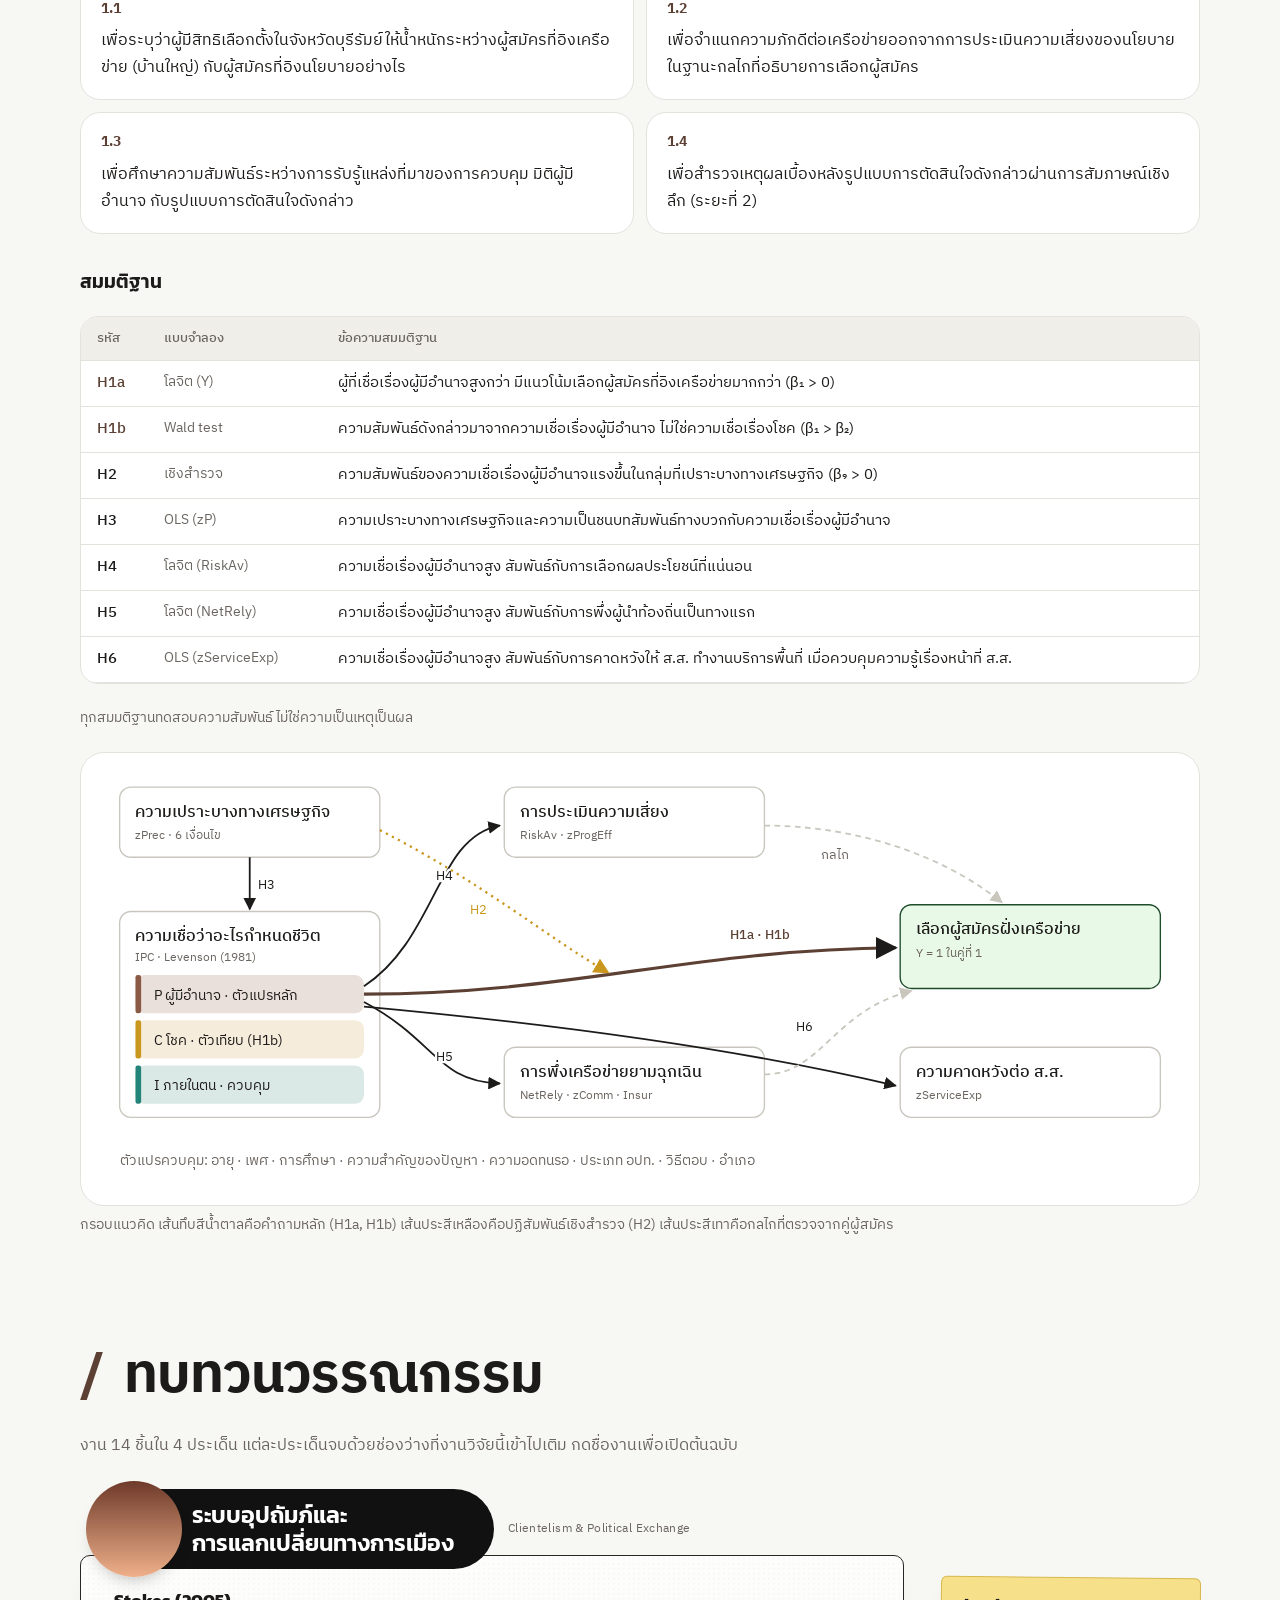
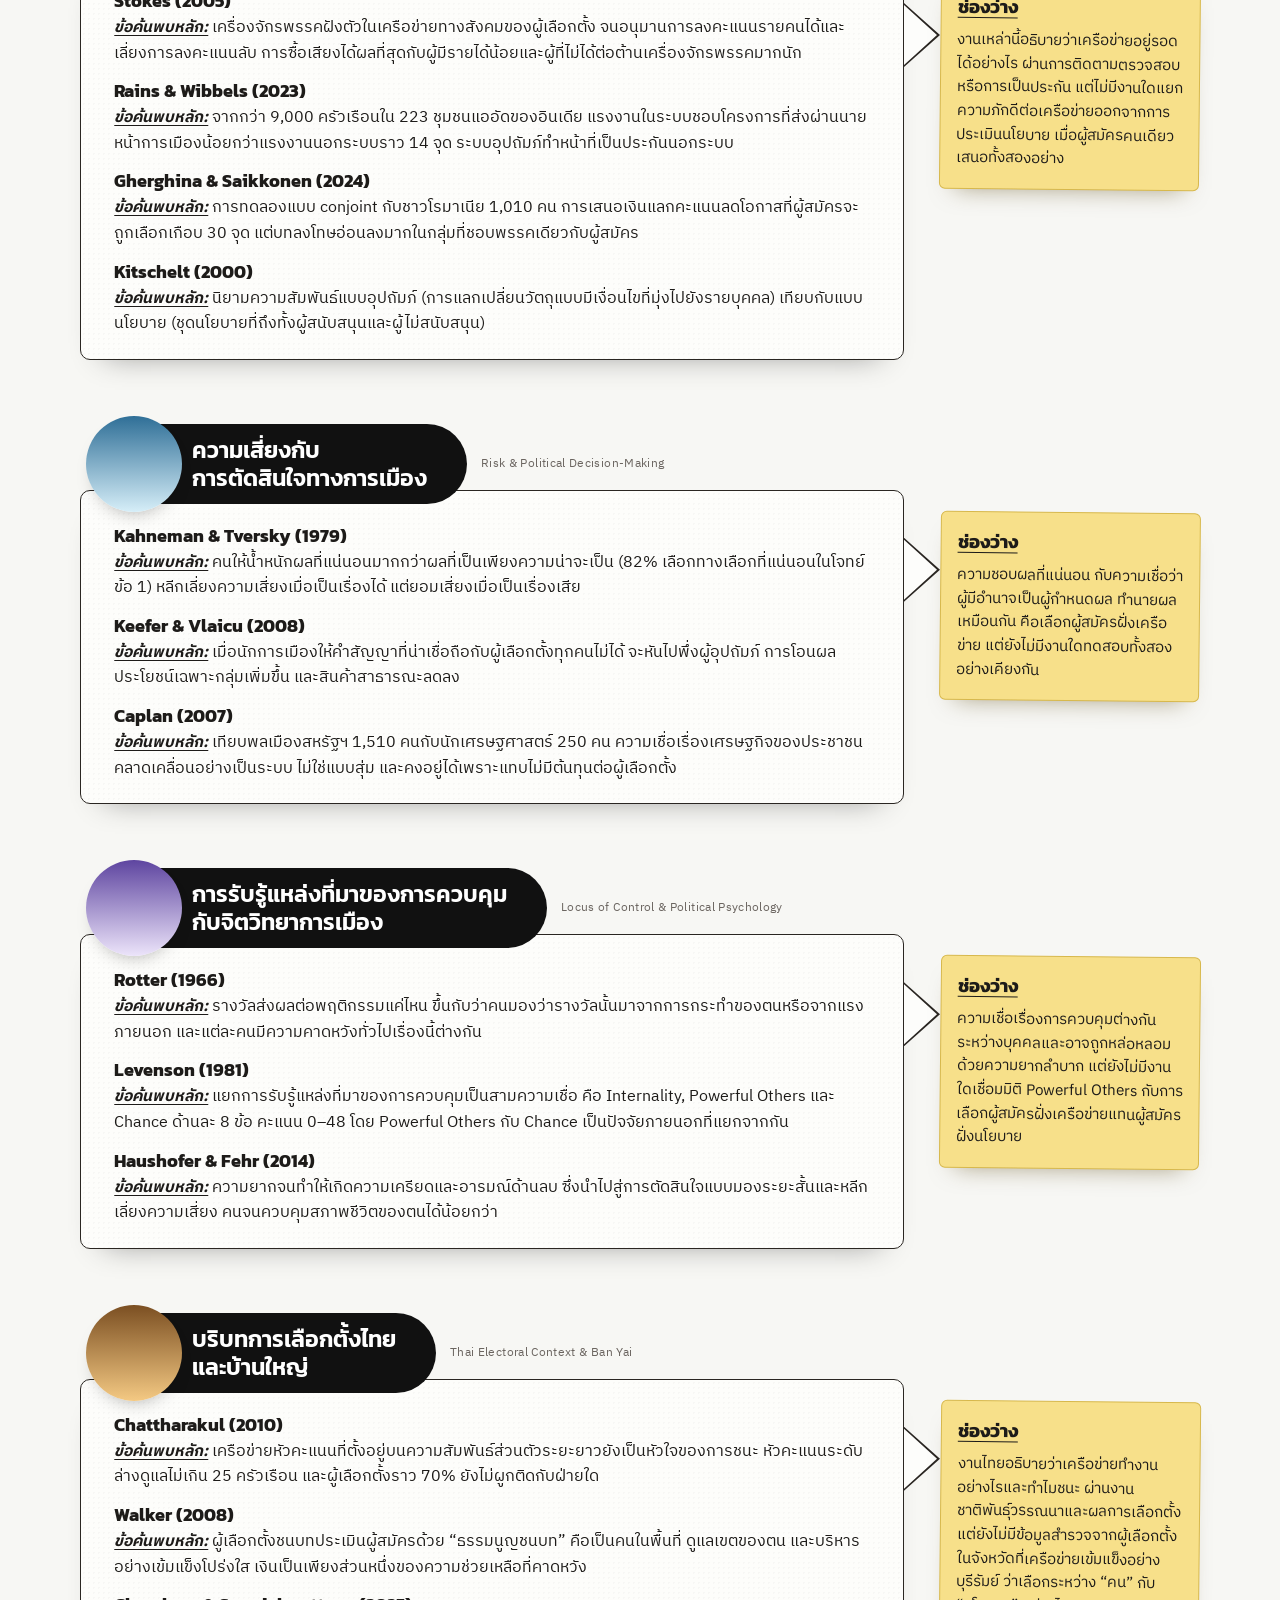
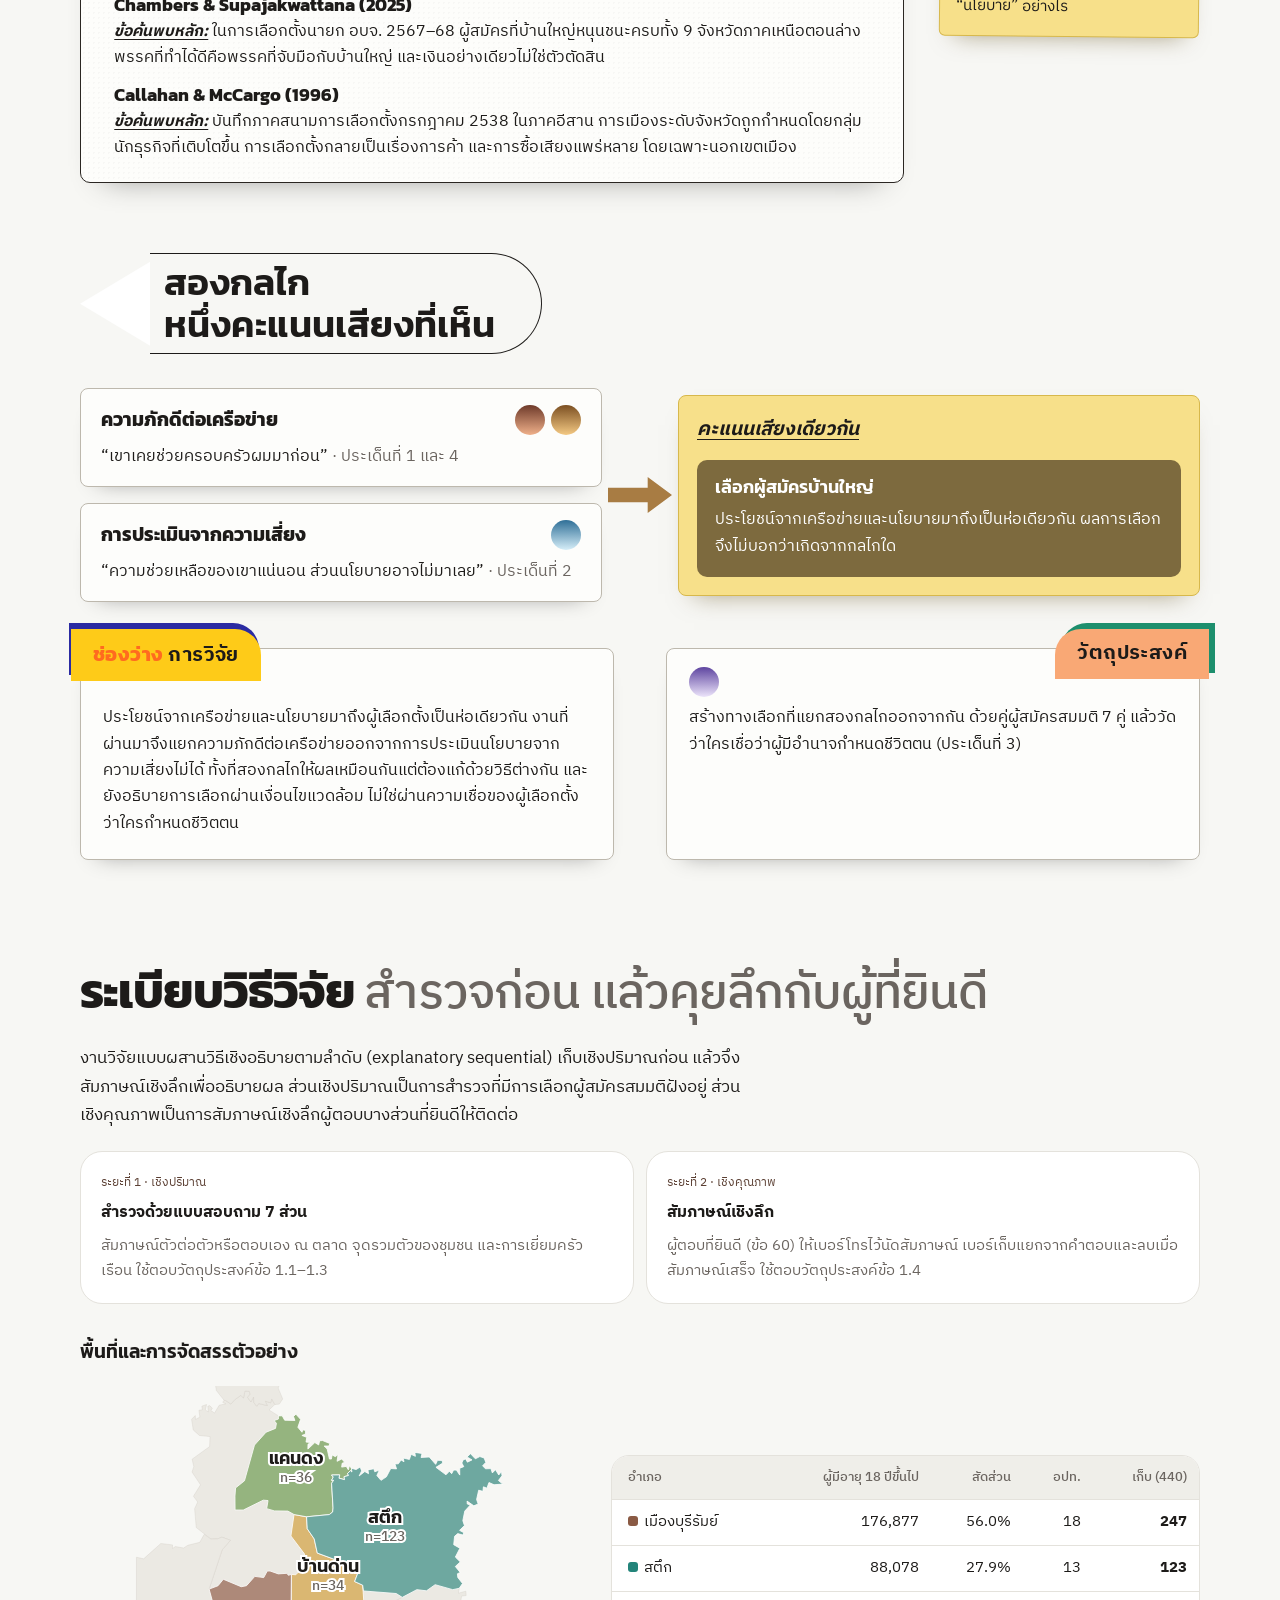
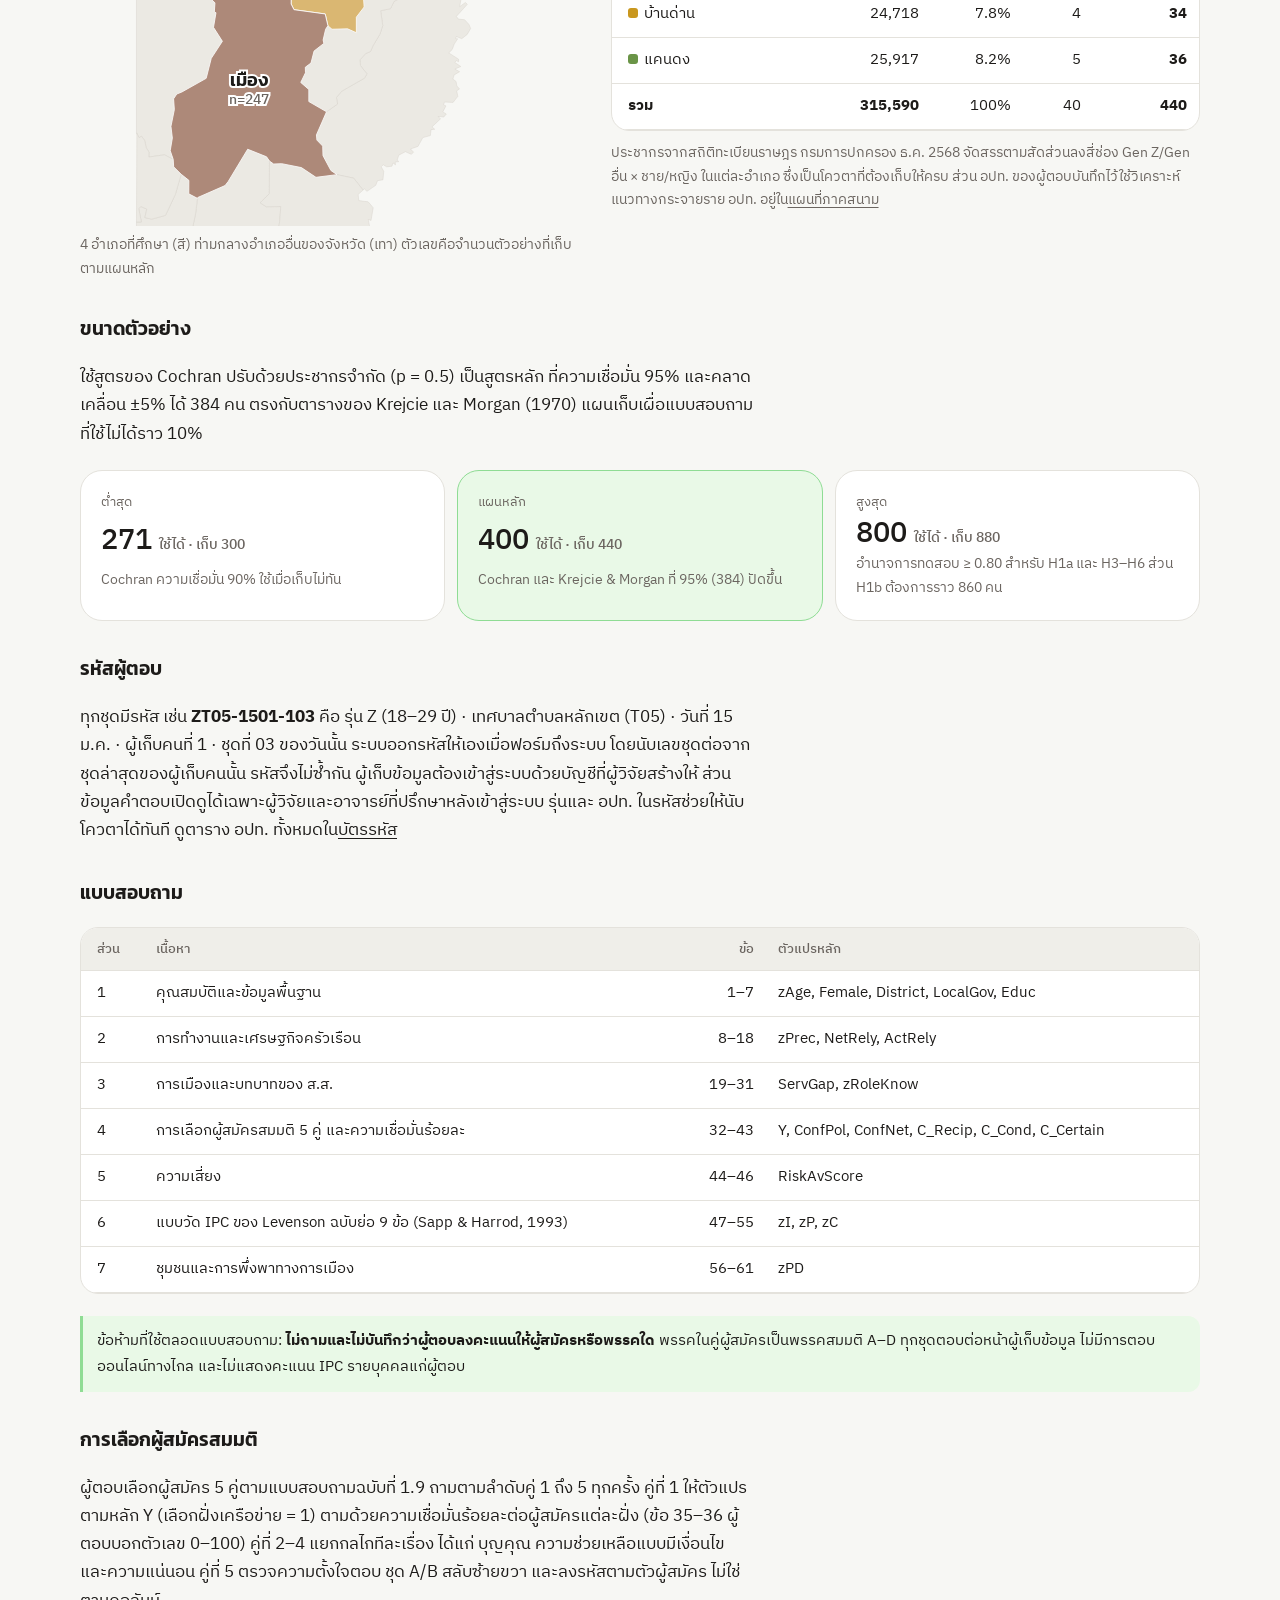
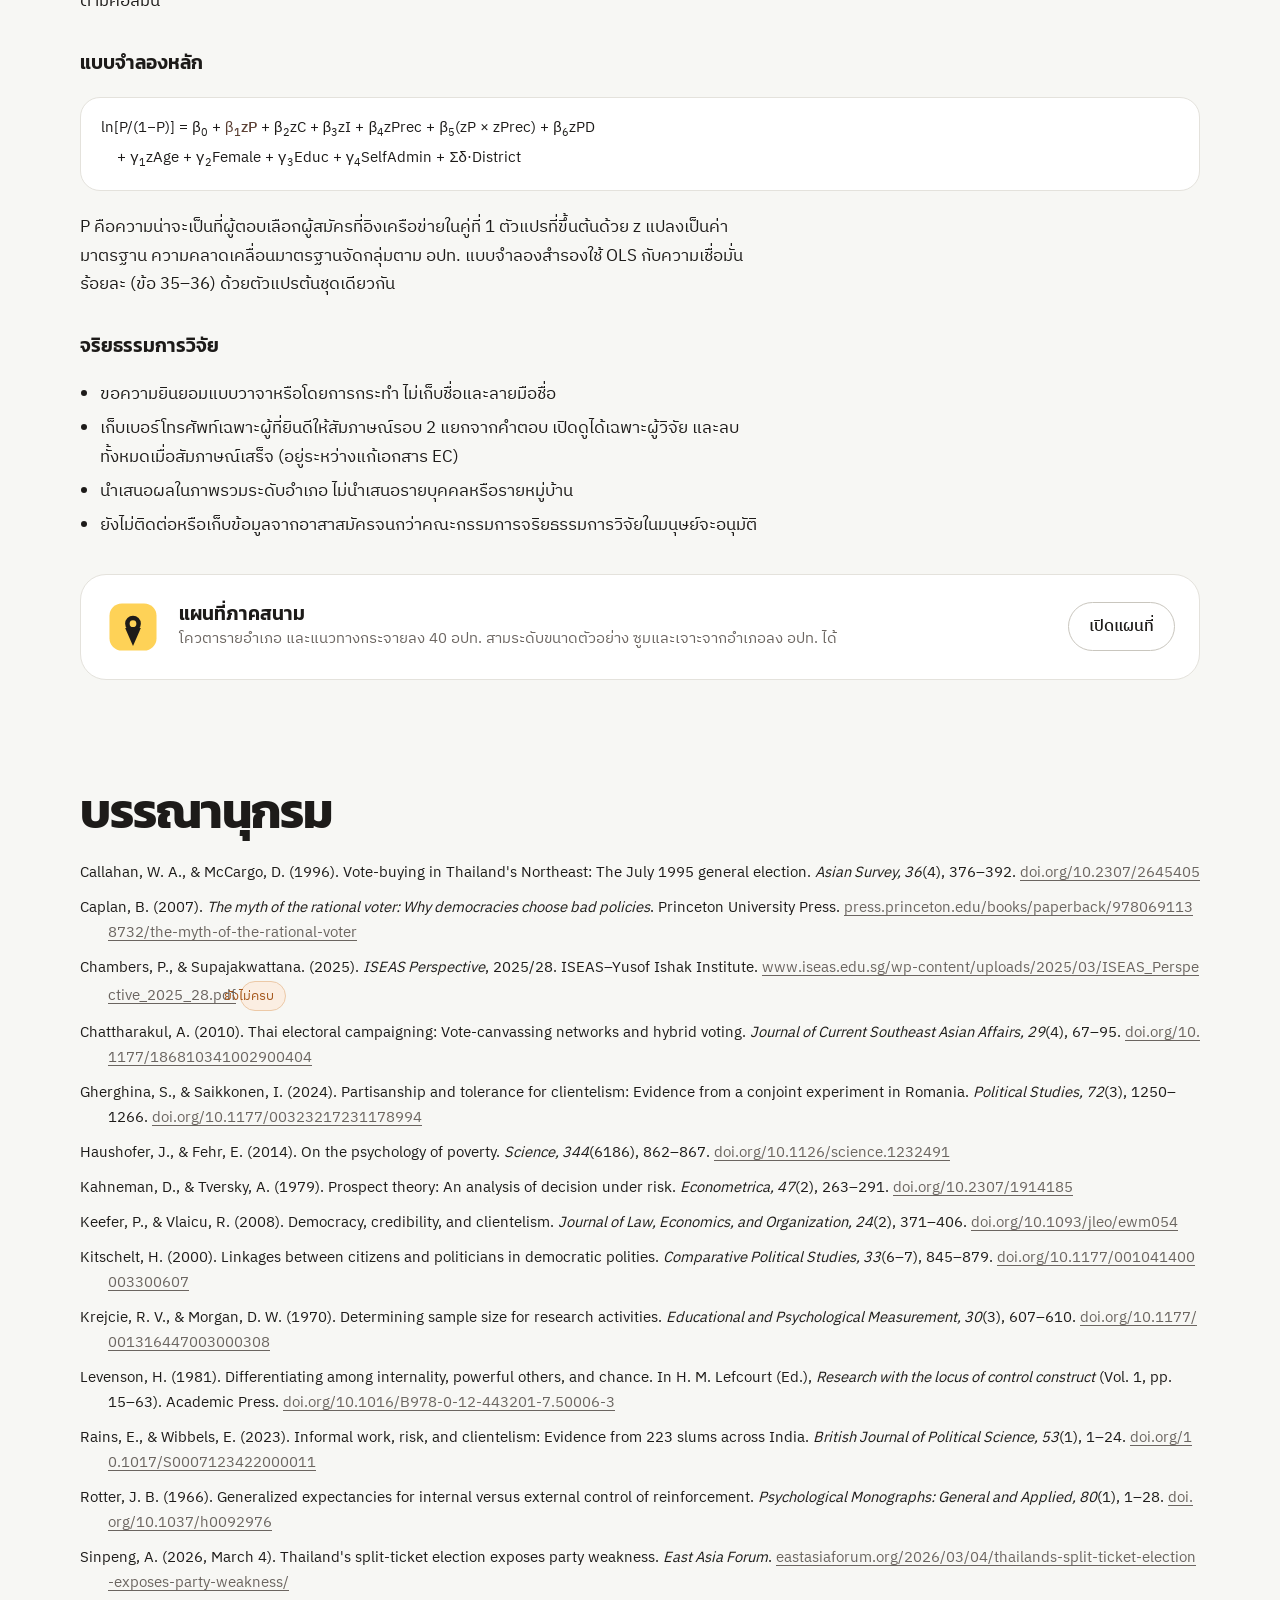
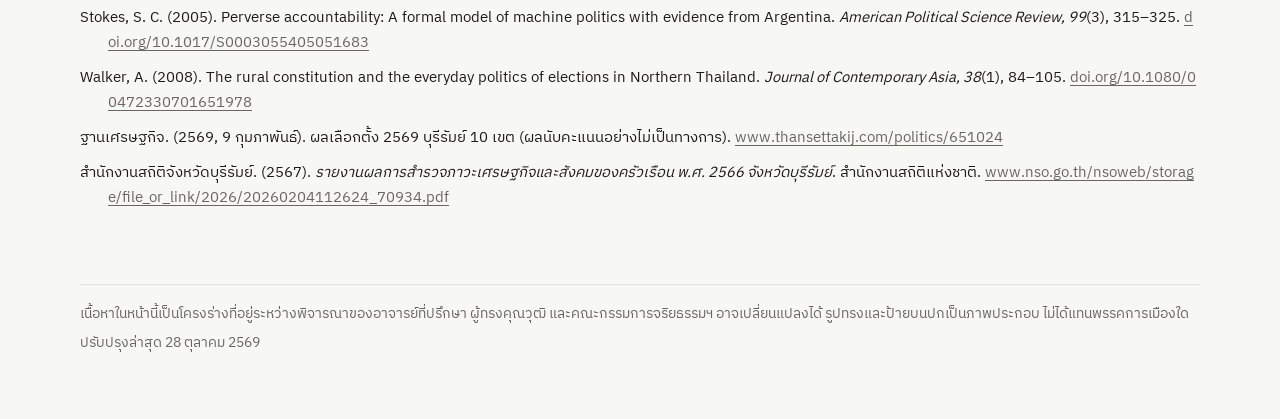
==== commit d93460c3: "Field map: district quota is the target, LAO figures are guidance (advisor's advice) Default detail " ====
--- a/index.html
+++ b/index.html
@@ -485,7 +485,7 @@
         <thead><tr><th>อำเภอ</th><th class="r">ผู้มีอายุ 18 ปีขึ้นไป</th><th class="r">สัดส่วน</th><th class="r">อปท.</th><th class="r">เก็บ (440)</th></tr></thead>
         <tbody><tr><td><span class="sw" style="background:#8a5a44"></span>เมืองบุรีรัมย์</td><td class="r num">176,877</td><td class="r num">56.0%</td><td class="r num">18</td><td class="r num"><b>247</b></td></tr><tr><td><span class="sw" style="background:#23847a"></span>สตึก</td><td class="r num">88,078</td><td class="r num">27.9%</td><td class="r num">13</td><td class="r num"><b>123</b></td></tr><tr><td><span class="sw" style="background:#c9971e"></span>บ้านด่าน</td><td class="r num">24,718</td><td class="r num">7.8%</td><td class="r num">4</td><td class="r num"><b>34</b></td></tr><tr><td><span class="sw" style="background:#6a9447"></span>แคนดง</td><td class="r num">25,917</td><td class="r num">8.2%</td><td class="r num">5</td><td class="r num"><b>36</b></td></tr><tr><td><b>รวม</b></td><td class="r num"><b>315,590</b></td><td class="r num">100%</td><td class="r num">40</td><td class="r num"><b>440</b></td></tr></tbody>
       </table></div>
-      <p class="small muted">ประชากรจากสถิติทะเบียนราษฎร กรมการปกครอง ธ.ค. 2568 จัดสรรตามสัดส่วนลงสี่ช่อง Gen Z/Gen อื่น × ชาย/หญิง ในแต่ละอำเภอ แล้วกระจายลง อปท. ทุกแห่งตามสัดส่วน รายละเอียดราย อปท. อยู่ใน<a href="field/">แผนที่ภาคสนาม</a></p>
+      <p class="small muted">ประชากรจากสถิติทะเบียนราษฎร กรมการปกครอง ธ.ค. 2568 จัดสรรตามสัดส่วนลงสี่ช่อง Gen Z/Gen อื่น × ชาย/หญิง ในแต่ละอำเภอ ซึ่งเป็นโควตาที่ต้องเก็บให้ครบ ส่วน อปท. ของผู้ตอบบันทึกไว้ใช้วิเคราะห์ แนวทางกระจายราย อปท. อยู่ใน<a href="field/">แผนที่ภาคสนาม</a></p>
     </div>
   </div>
 
@@ -532,7 +532,7 @@
 
   <a class="toolcard" href="field/" style="margin-top:12px">
     <svg width="56" height="56" viewBox="0 0 100 100" aria-hidden="true"><rect x="8" y="8" width="84" height="84" rx="22" fill="var(--s-yellow)"/><circle cx="50" cy="44" r="14" fill="var(--ink)"/><path d="M50 84 L36 52 H64 Z" fill="var(--ink)"/><circle cx="50" cy="44" r="6" fill="var(--s-yellow)"/></svg>
-    <div><h3 style="font-size:1.2rem">แผนที่ภาคสนาม</h3><p>โควตาราย อปท. ทั้ง 40 แห่ง สามระดับขนาดตัวอย่าง ซูมและเจาะจากอำเภอลง อปท. ได้</p></div>
+    <div><h3 style="font-size:1.2rem">แผนที่ภาคสนาม</h3><p>โควตารายอำเภอ และแนวทางกระจายลง 40 อปท. สามระดับขนาดตัวอย่าง ซูมและเจาะจากอำเภอลง อปท. ได้</p></div>
     <span class="btn">เปิดแผนที่</span>
   </a>
 </section>
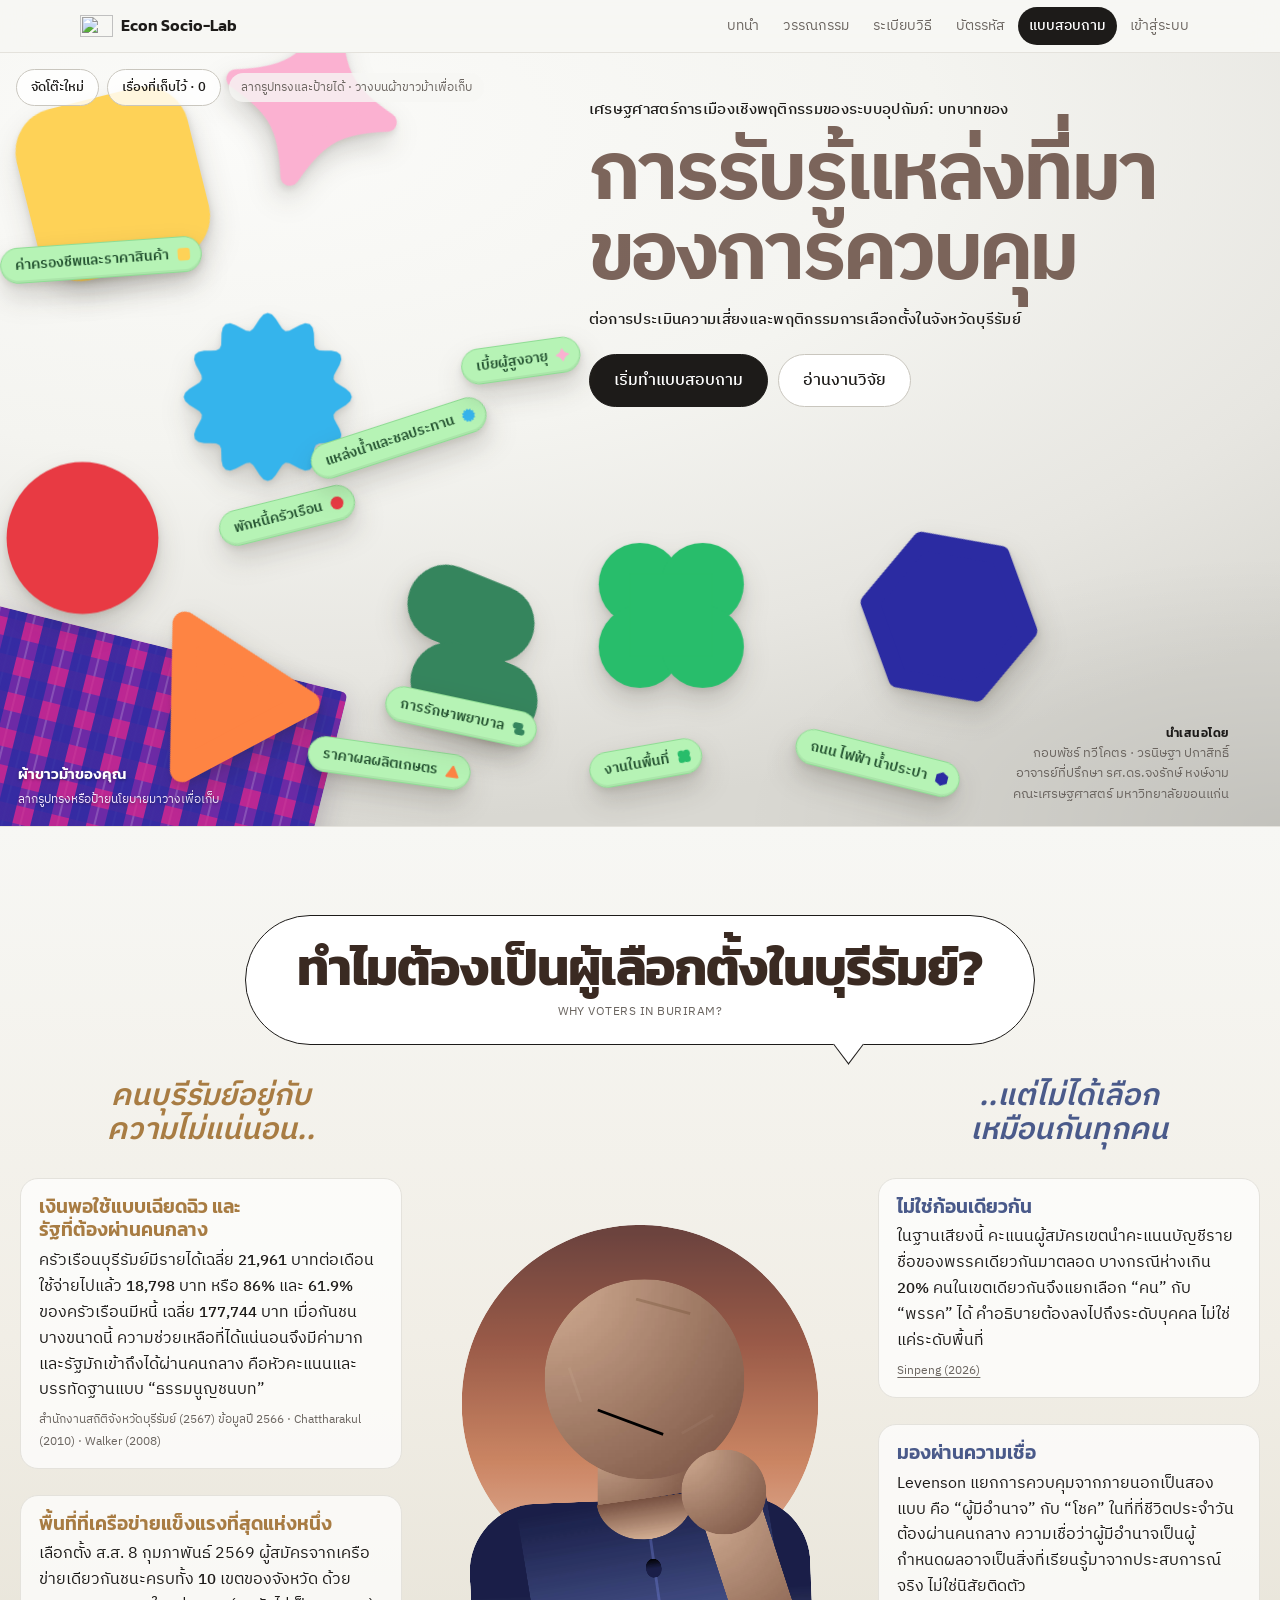
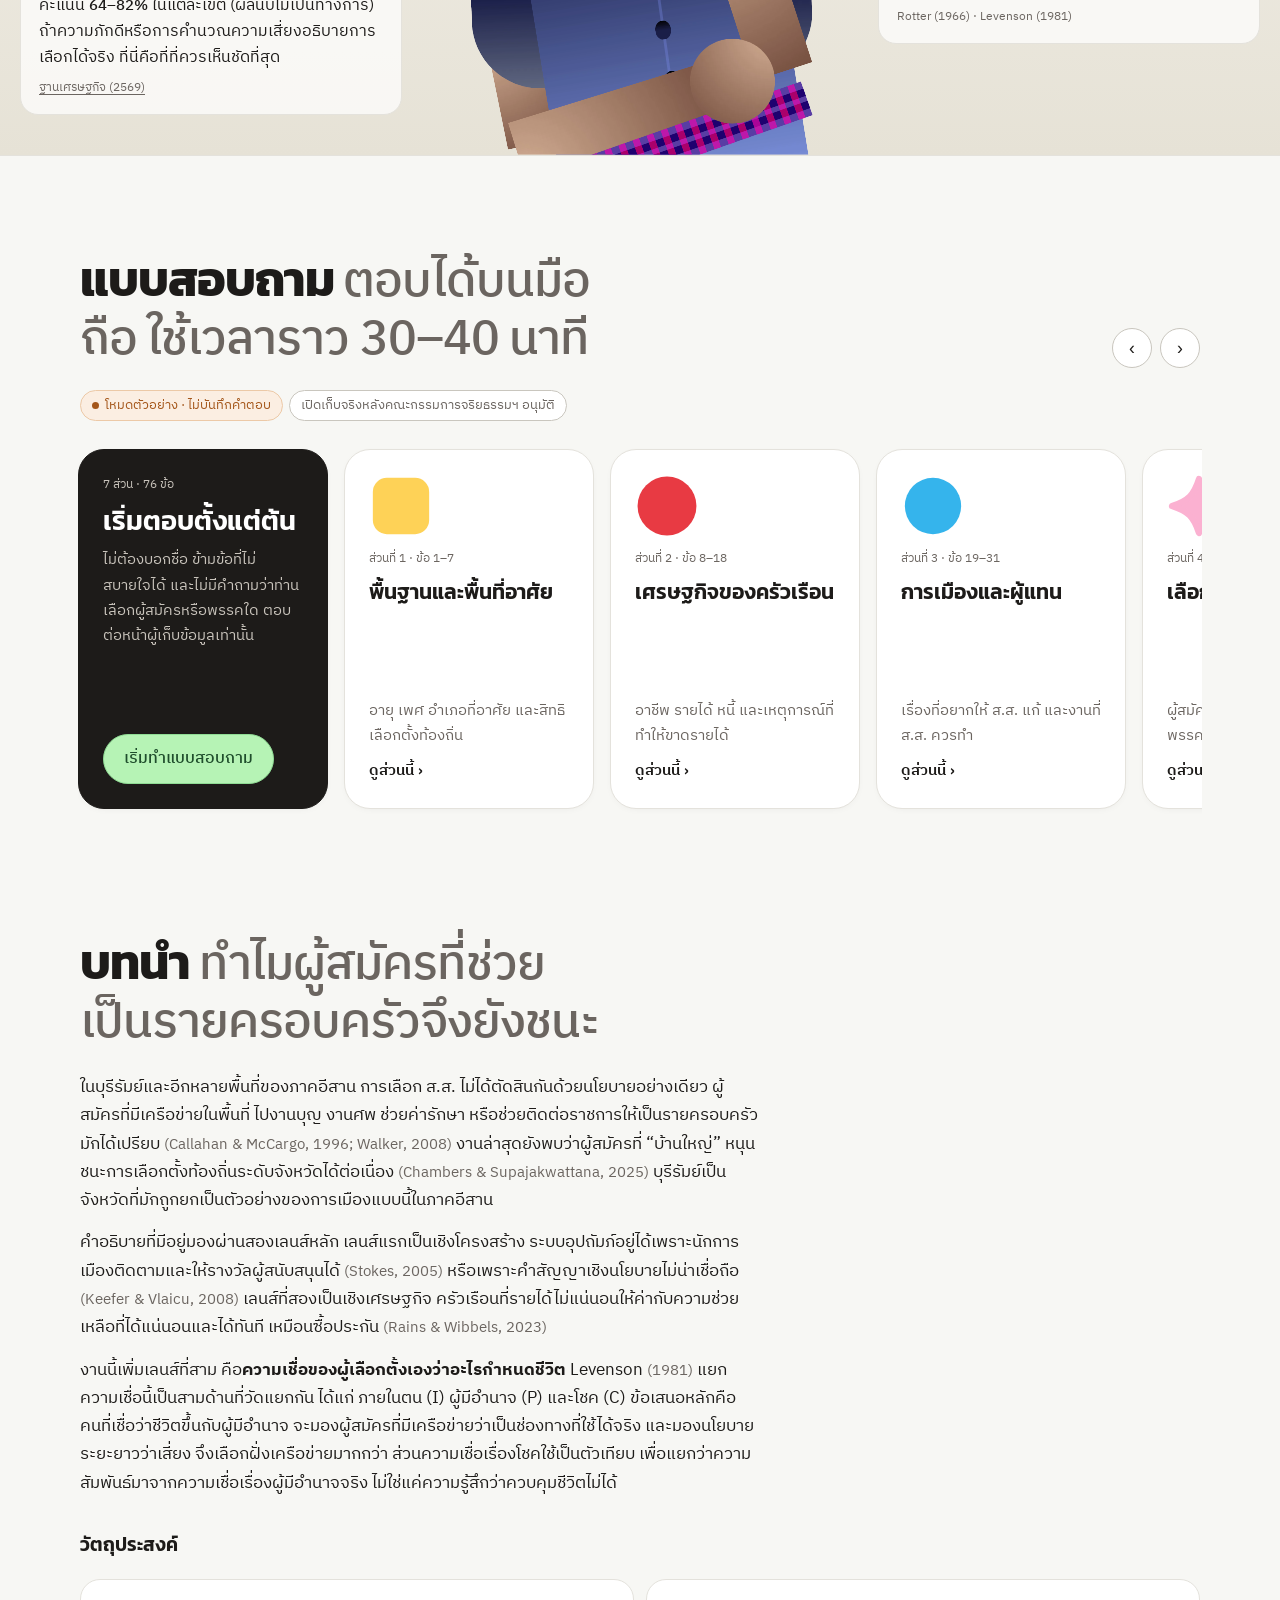
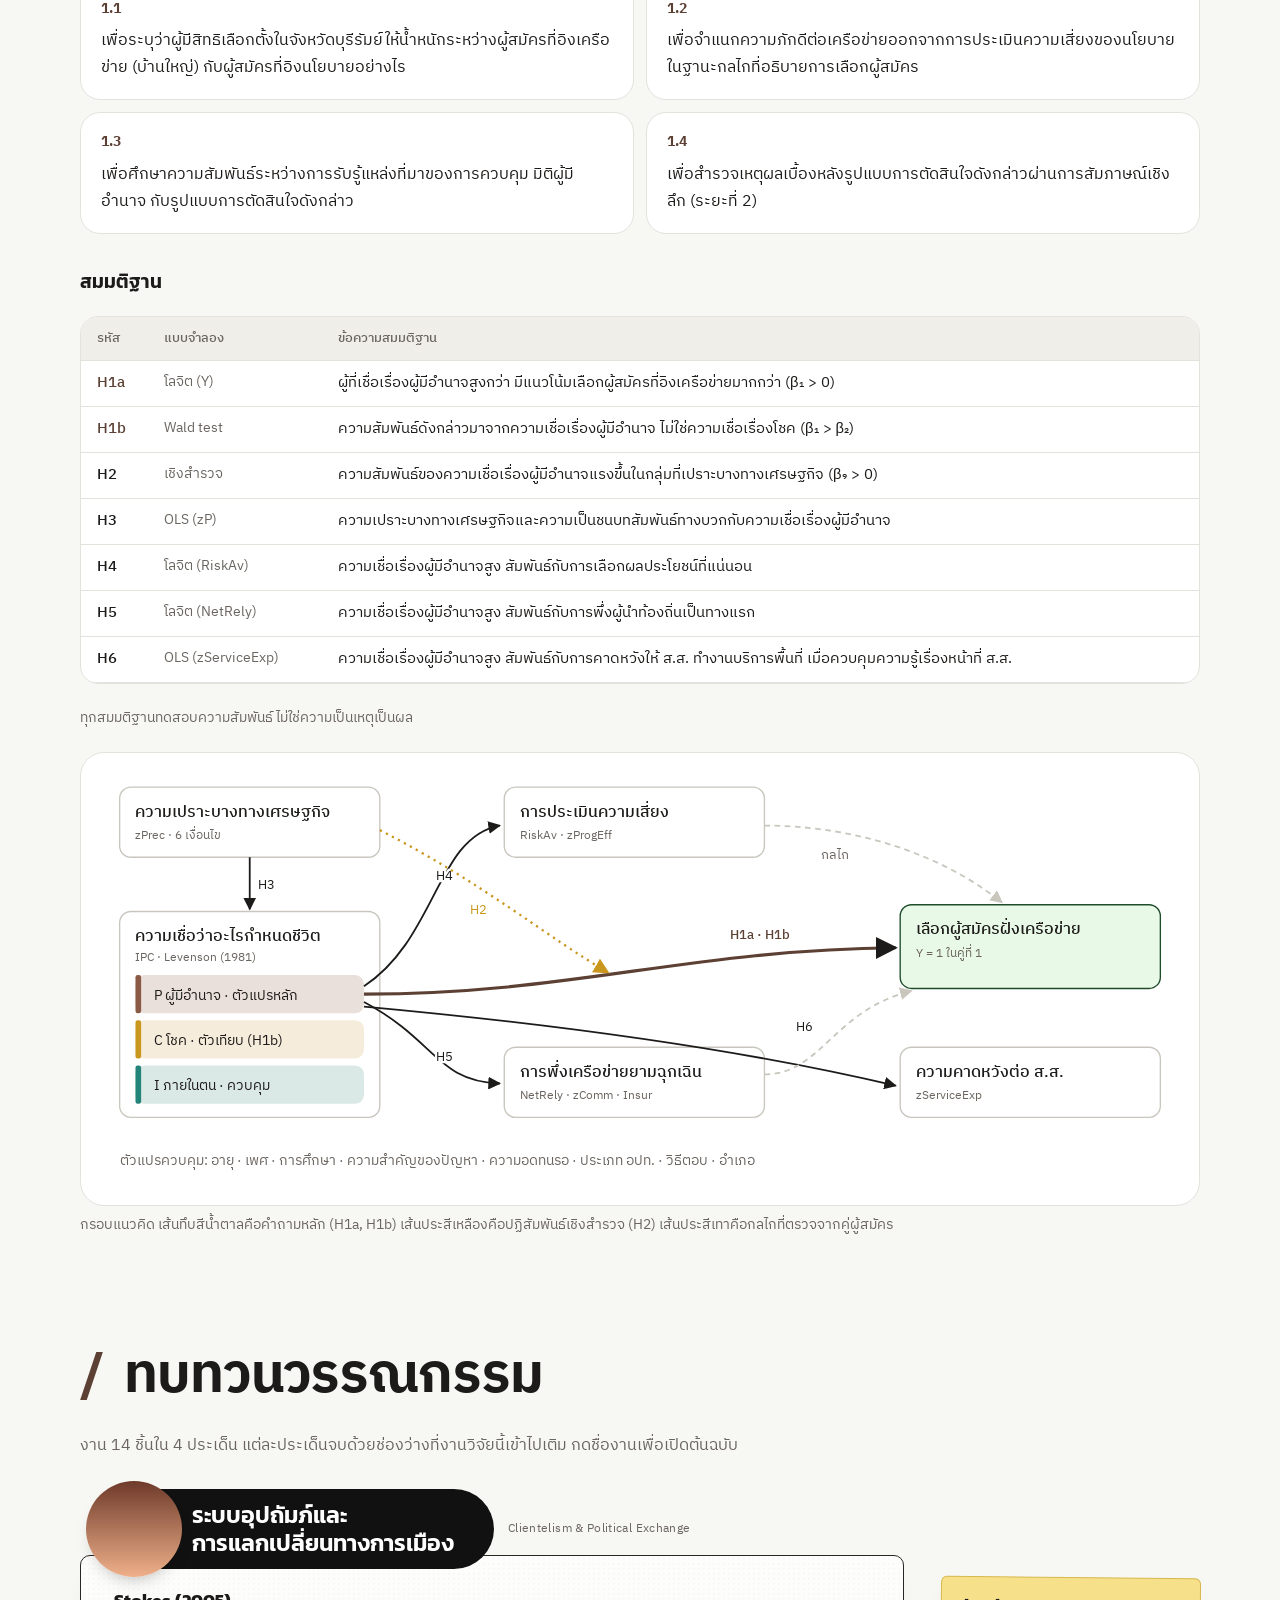
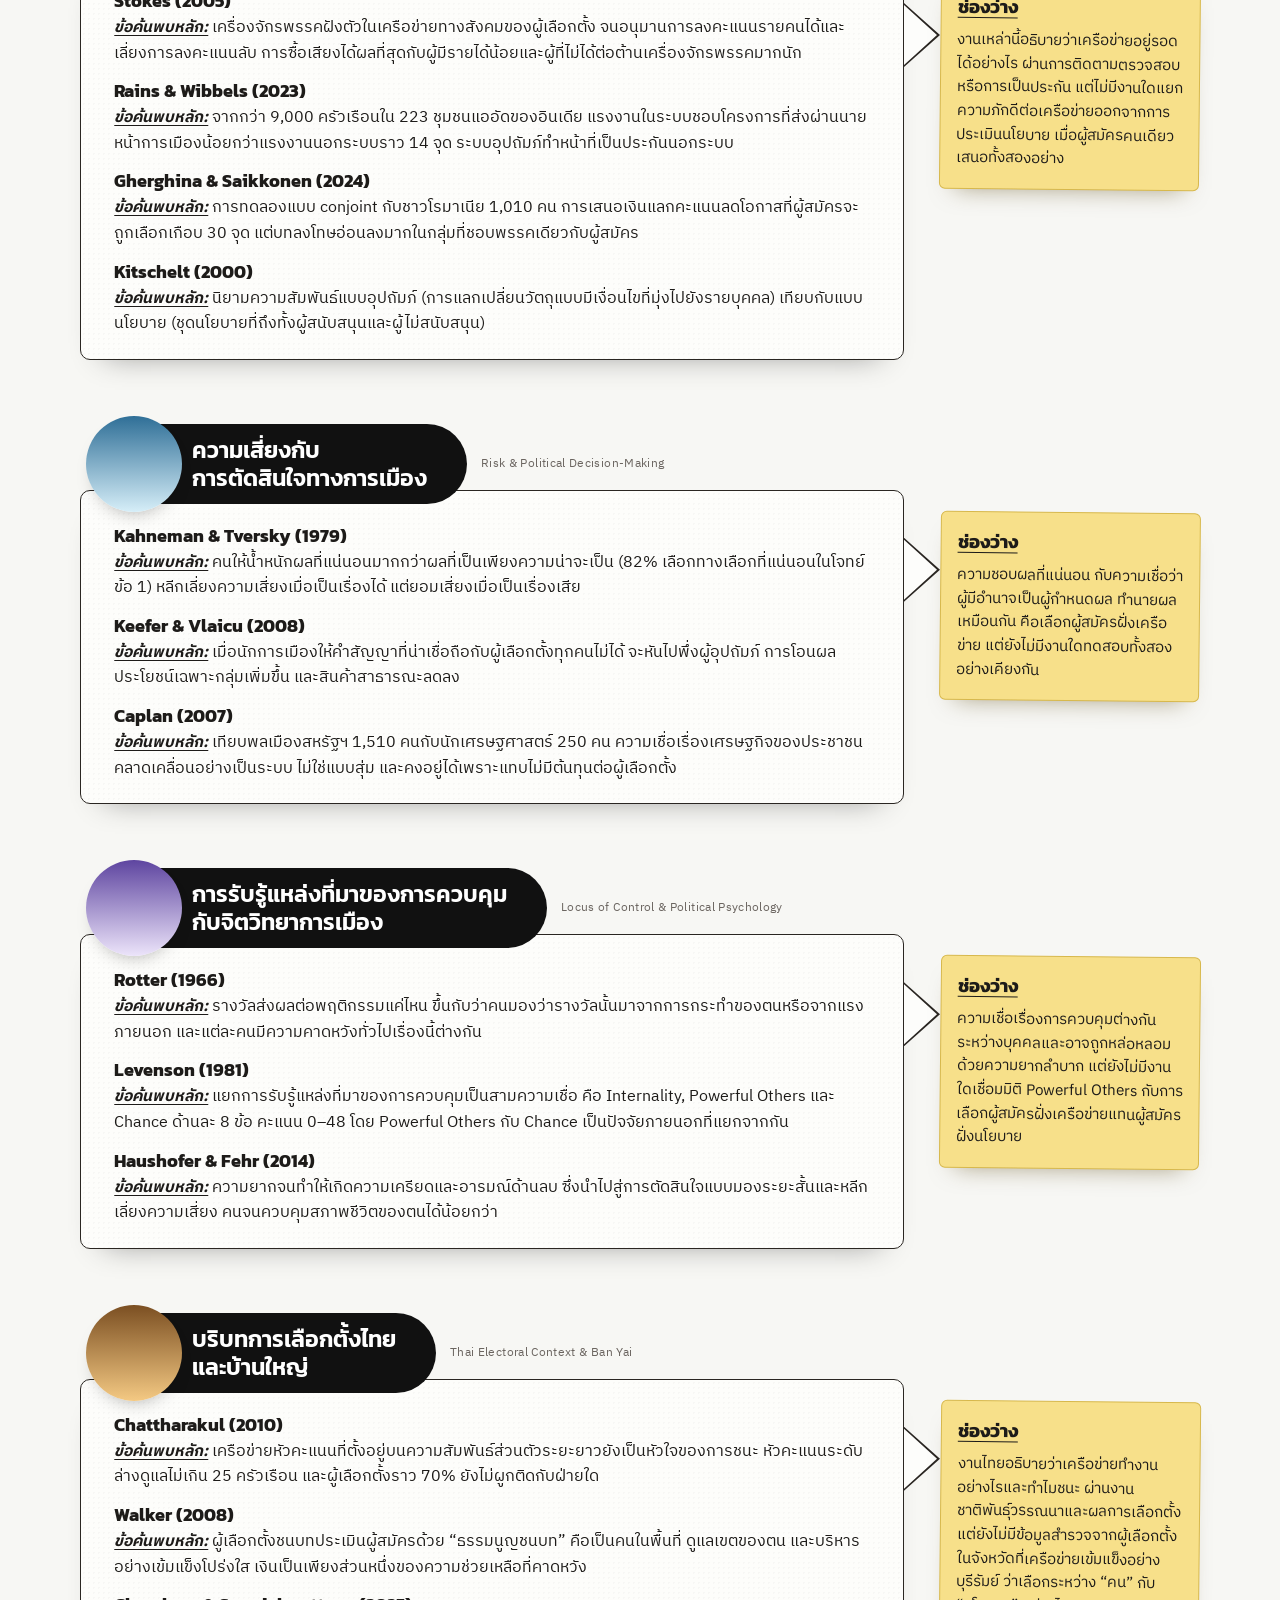
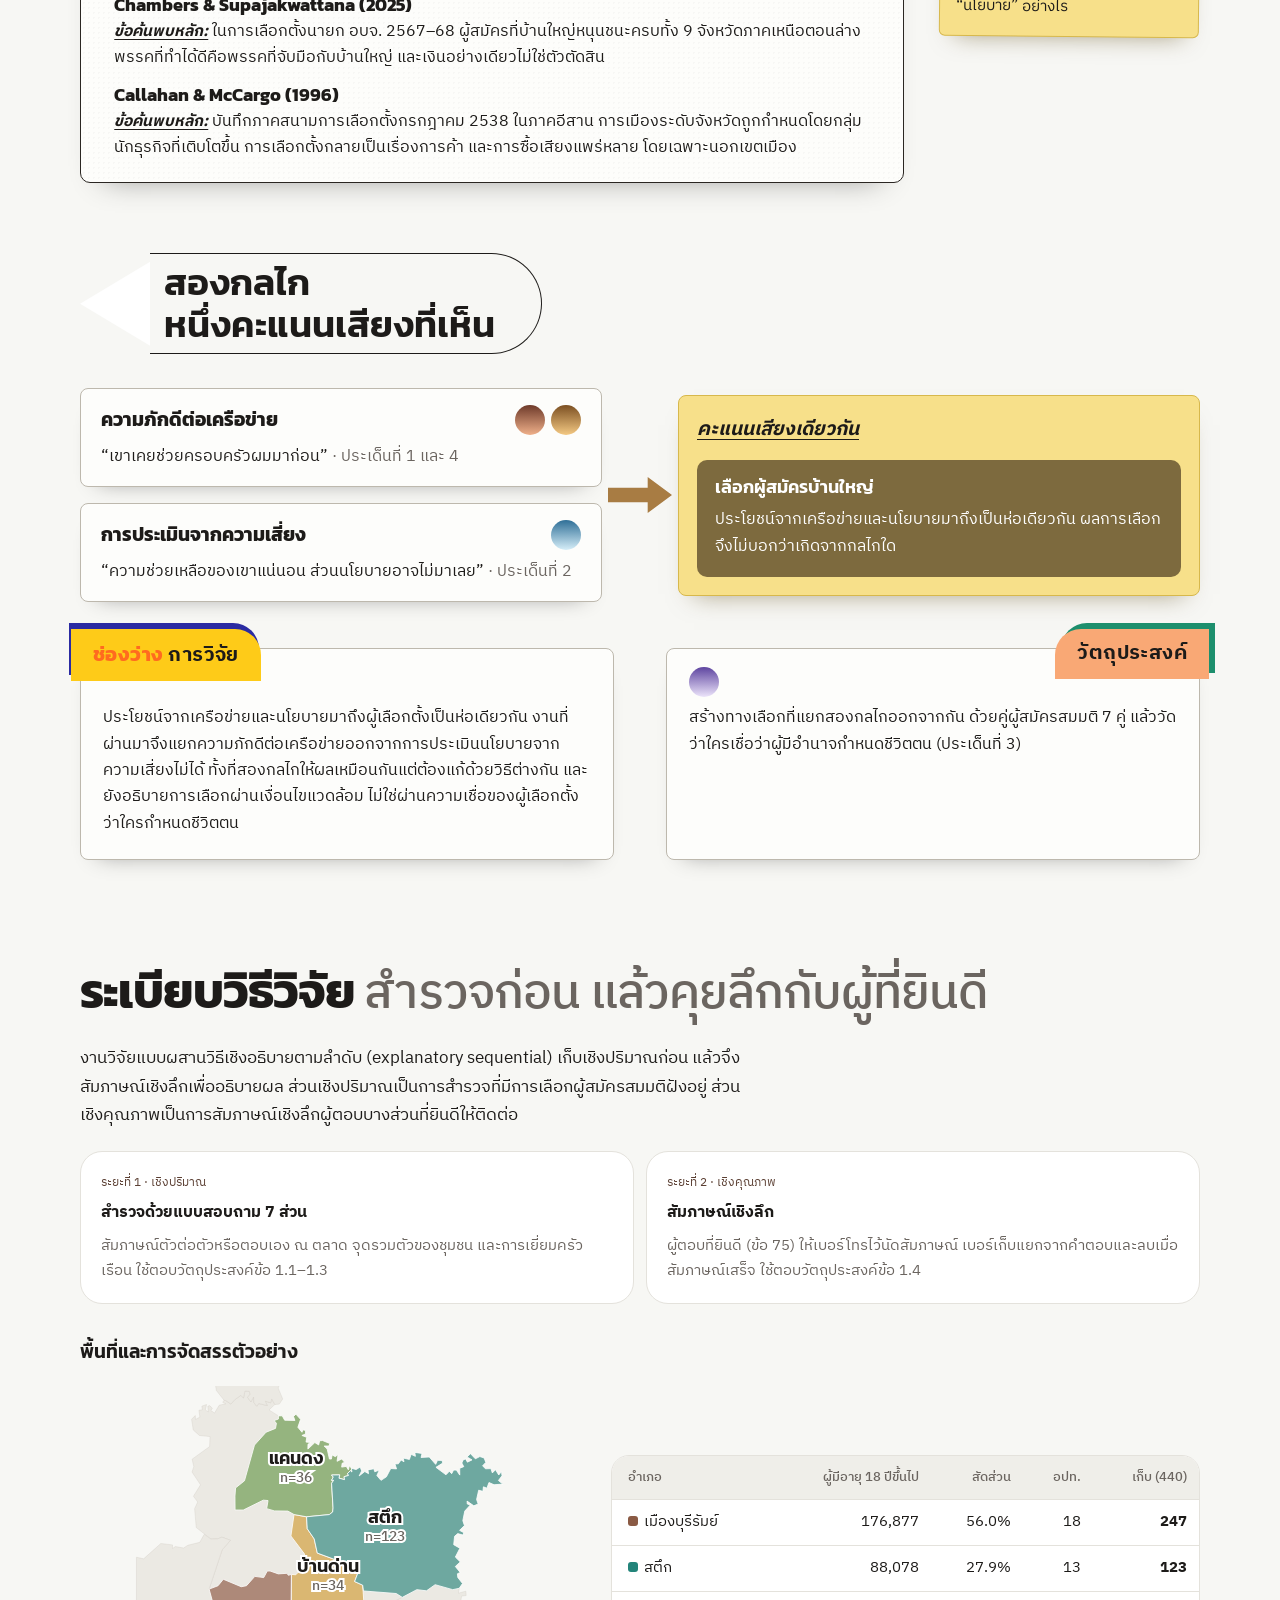
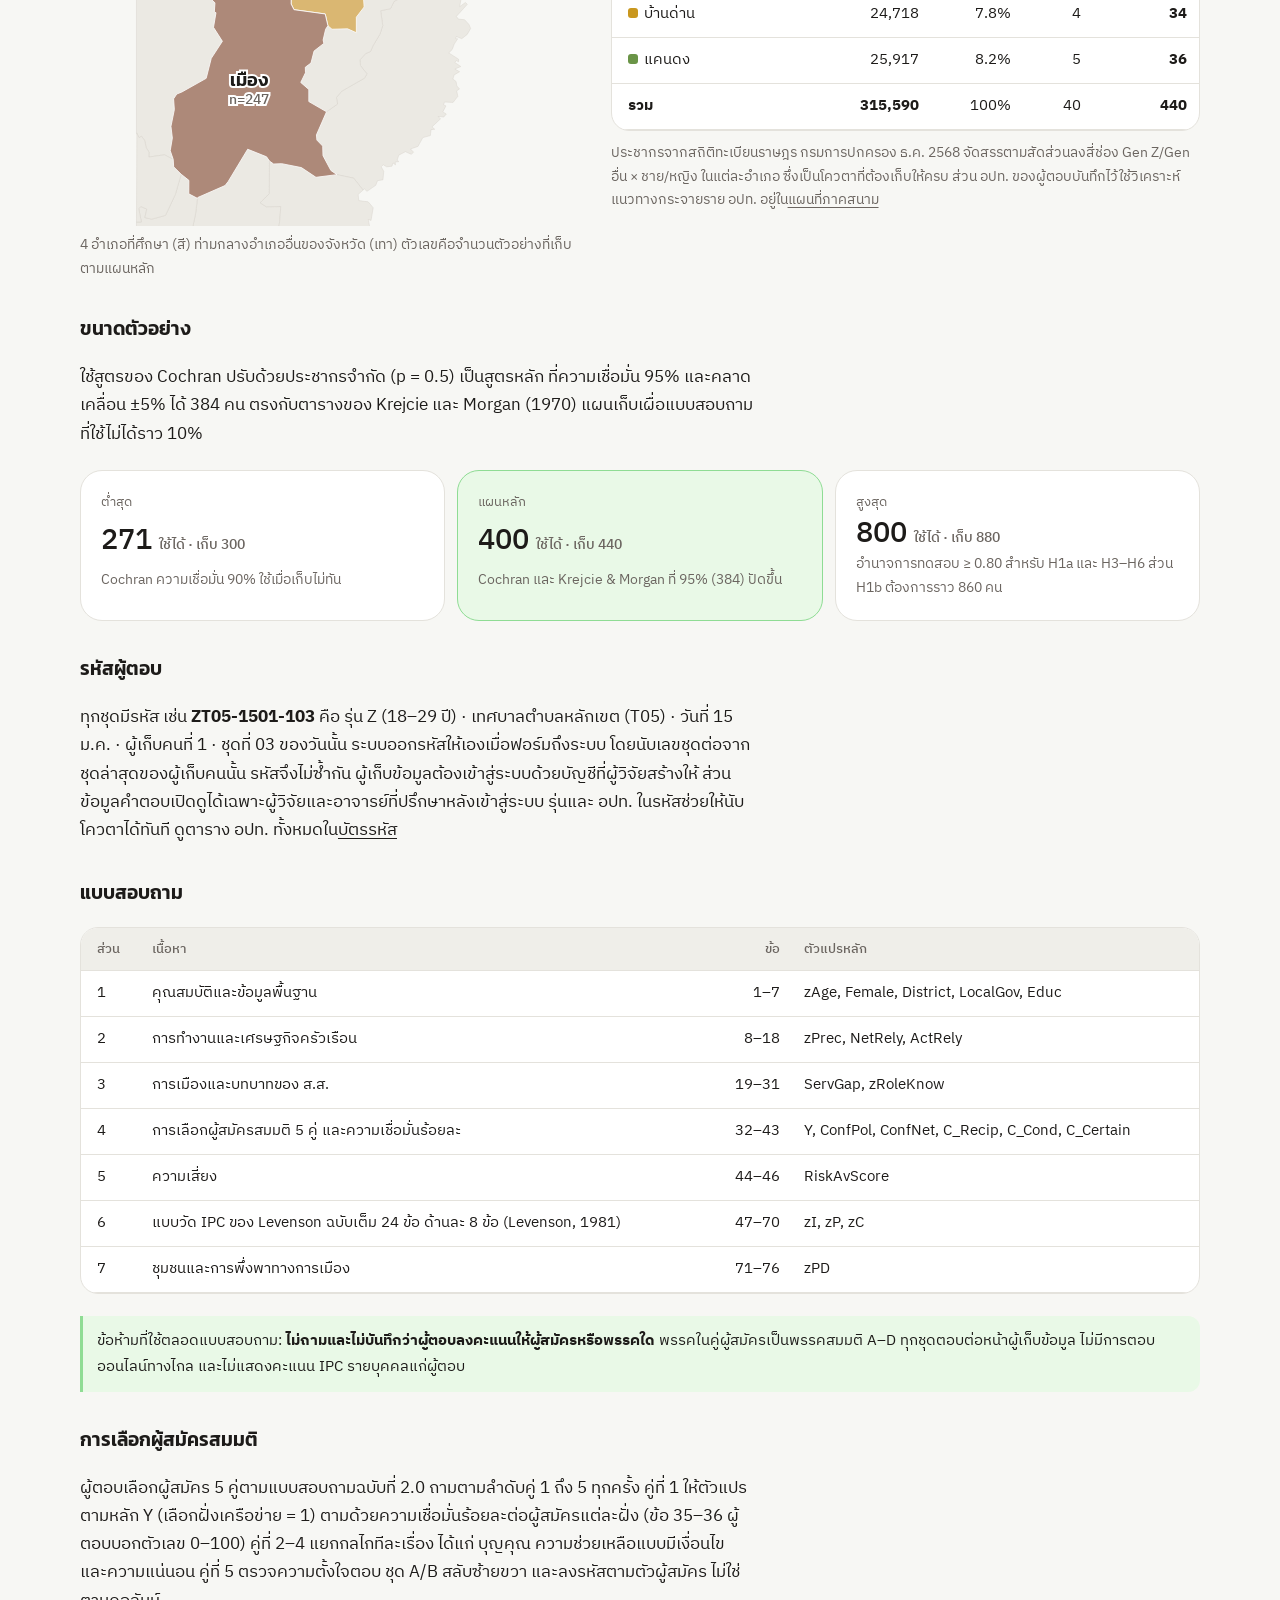
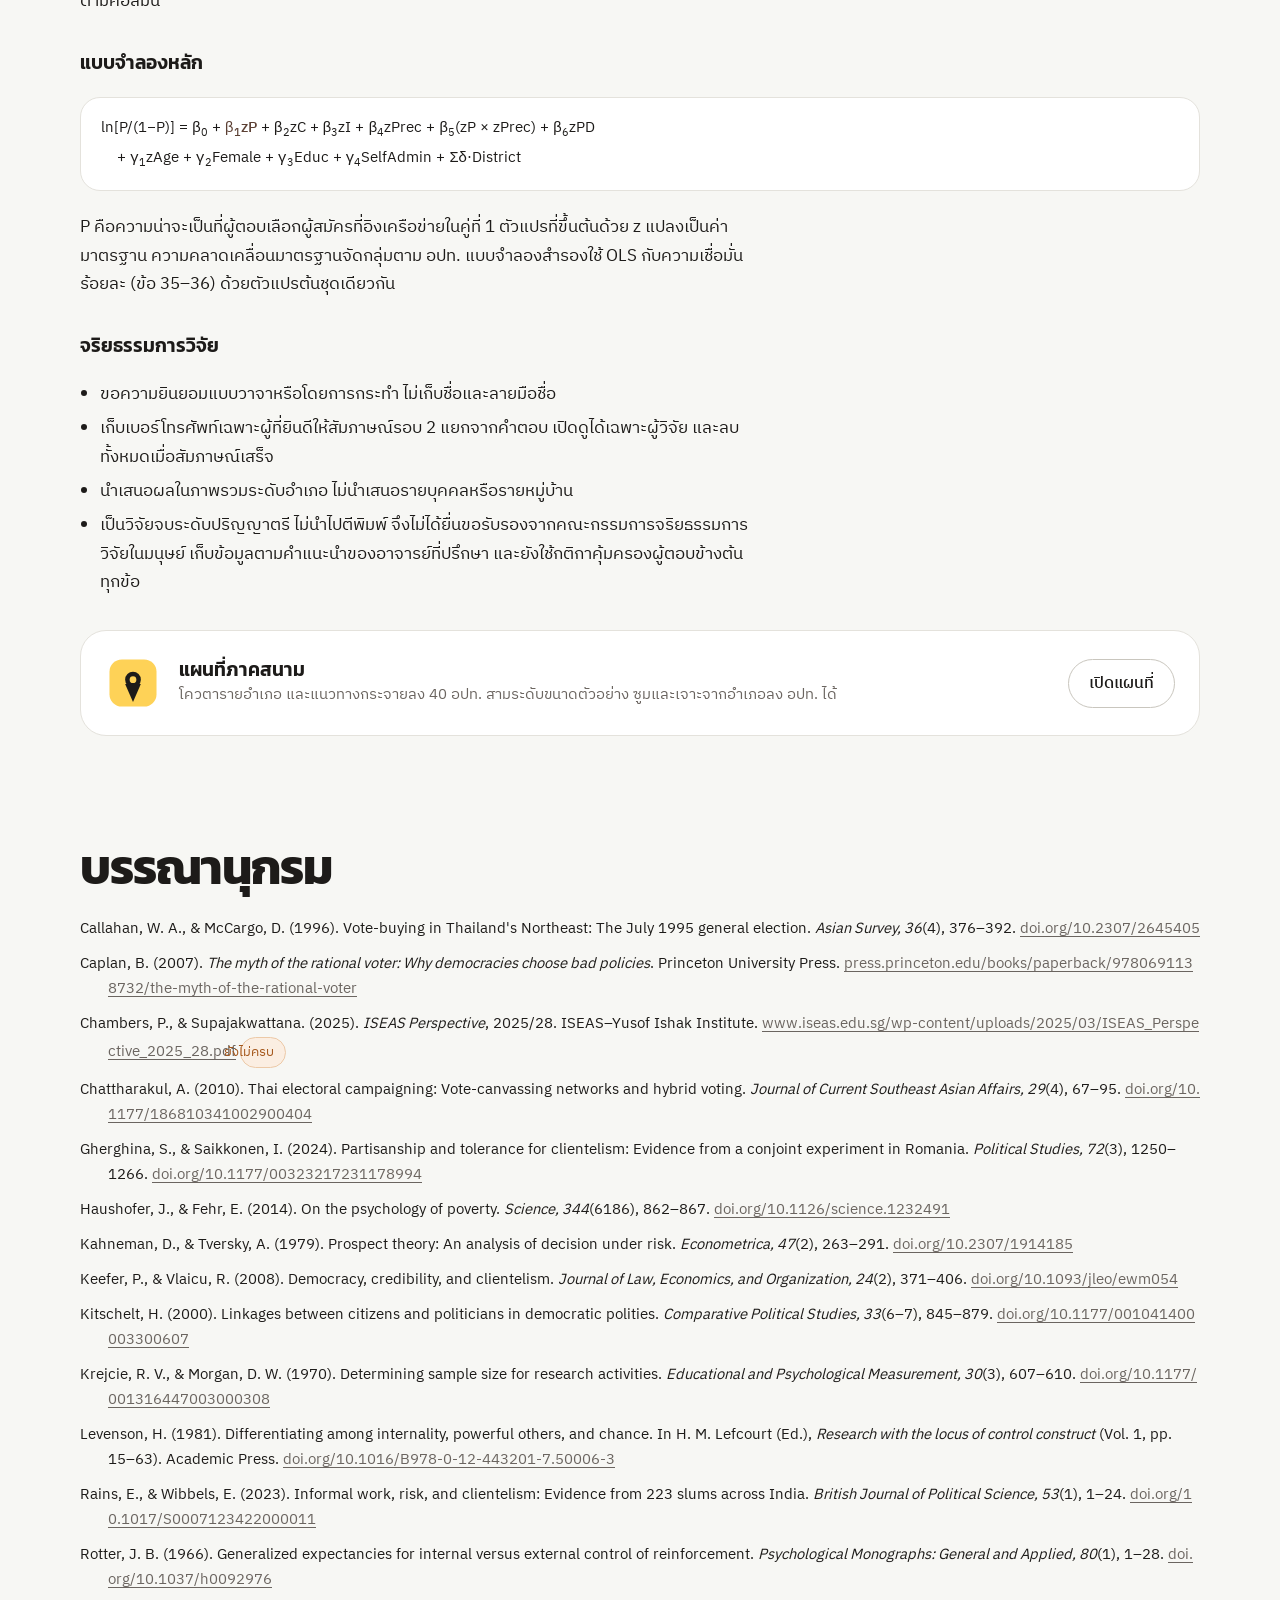
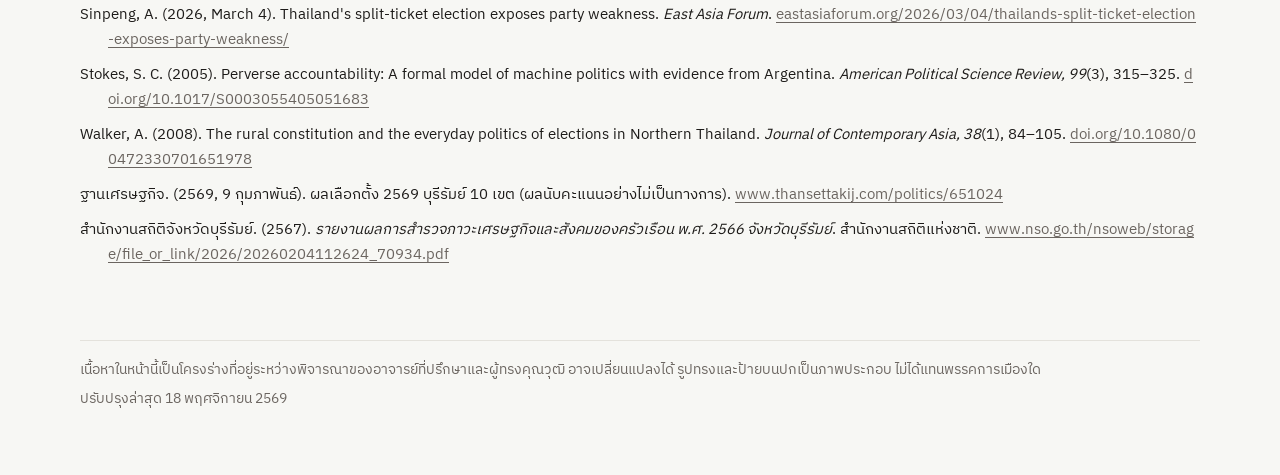
==== commit 5c4024a9: "Questionnaire v2.0 on the web: IPC full 24 items (L1–L24, printed 47–70, scored 0–48 per dimension);" ====
--- a/index.html
+++ b/index.html
@@ -366,7 +366,7 @@
 
 <section class="sec" id="survey">
   <div class="shelf-head">
-    <h2 class="sh">แบบสอบถาม <span>ตอบได้บนมือถือ ใช้เวลาราว 30 นาที</span></h2>
+    <h2 class="sh">แบบสอบถาม <span>ตอบได้บนมือถือ ใช้เวลาราว 30–40 นาที</span></h2>
     <div class="shelf-nav"><button type="button" id="shL" aria-label="เลื่อนไปทางซ้าย">‹</button><button type="button" id="shR" aria-label="เลื่อนไปทางขวา">›</button></div>
   </div>
   <div style="display:flex;gap:6px;flex-wrap:wrap"><span class="chip warn"><i></i>โหมดตัวอย่าง · ไม่บันทึกคำตอบ</span><span class="chip">เปิดเก็บจริงหลังคณะกรรมการจริยธรรมฯ อนุมัติ</span></div>
@@ -473,7 +473,7 @@
   <div class="prose"><p>งานวิจัยแบบผสานวิธีเชิงอธิบายตามลำดับ (explanatory sequential) เก็บเชิงปริมาณก่อน แล้วจึงสัมภาษณ์เชิงลึกเพื่ออธิบายผล ส่วนเชิงปริมาณเป็นการสำรวจที่มีการเลือกผู้สมัครสมมติฝังอยู่ ส่วนเชิงคุณภาพเป็นการสัมภาษณ์เชิงลึกผู้ตอบบางส่วนที่ยินดีให้ติดต่อ</p></div>
   <div class="phase">
     <div><span class="k">ระยะที่ 1 · เชิงปริมาณ</span><b>สำรวจด้วยแบบสอบถาม 7 ส่วน</b><p>สัมภาษณ์ตัวต่อตัวหรือตอบเอง ณ ตลาด จุดรวมตัวของชุมชน และการเยี่ยมครัวเรือน ใช้ตอบวัตถุประสงค์ข้อ 1.1–1.3</p></div>
-    <div><span class="k">ระยะที่ 2 · เชิงคุณภาพ</span><b>สัมภาษณ์เชิงลึก</b><p>ผู้ตอบที่ยินดี (ข้อ 60) ให้เบอร์โทรไว้นัดสัมภาษณ์ เบอร์เก็บแยกจากคำตอบและลบเมื่อสัมภาษณ์เสร็จ ใช้ตอบวัตถุประสงค์ข้อ 1.4</p></div>
+    <div><span class="k">ระยะที่ 2 · เชิงคุณภาพ</span><b>สัมภาษณ์เชิงลึก</b><p>ผู้ตอบที่ยินดี (ข้อ 75) ให้เบอร์โทรไว้นัดสัมภาษณ์ เบอร์เก็บแยกจากคำตอบและลบเมื่อสัมภาษณ์เสร็จ ใช้ตอบวัตถุประสงค์ข้อ 1.4</p></div>
   </div>
 
   <h3 class="sub">พื้นที่และการจัดสรรตัวอย่าง</h3>
@@ -509,13 +509,13 @@
       <tr><td>3</td><td>การเมืองและบทบาทของ ส.ส.</td><td class="r">19–31</td><td>ServGap, zRoleKnow</td></tr>
       <tr><td>4</td><td>การเลือกผู้สมัครสมมติ 5 คู่ และความเชื่อมั่นร้อยละ</td><td class="r">32–43</td><td>Y, ConfPol, ConfNet, C_Recip, C_Cond, C_Certain</td></tr>
       <tr><td>5</td><td>ความเสี่ยง</td><td class="r">44–46</td><td>RiskAvScore</td></tr>
-      <tr><td>6</td><td>แบบวัด IPC ของ Levenson ฉบับย่อ 9 ข้อ (Sapp &amp; Harrod, 1993)</td><td class="r">47–55</td><td>zI, zP, zC</td></tr>
-      <tr><td>7</td><td>ชุมชนและการพึ่งพาทางการเมือง</td><td class="r">56–61</td><td>zPD</td></tr>
+      <tr><td>6</td><td>แบบวัด IPC ของ Levenson ฉบับเต็ม 24 ข้อ ด้านละ 8 ข้อ (Levenson, 1981)</td><td class="r">47–70</td><td>zI, zP, zC</td></tr>
+      <tr><td>7</td><td>ชุมชนและการพึ่งพาทางการเมือง</td><td class="r">71–76</td><td>zPD</td></tr>
     </tbody></table></div>
   <div class="notice acc small">ข้อห้ามที่ใช้ตลอดแบบสอบถาม: <b>ไม่ถามและไม่บันทึกว่าผู้ตอบลงคะแนนให้ผู้สมัครหรือพรรคใด</b> พรรคในคู่ผู้สมัครเป็นพรรคสมมติ A–D ทุกชุดตอบต่อหน้าผู้เก็บข้อมูล ไม่มีการตอบออนไลน์ทางไกล และไม่แสดงคะแนน IPC รายบุคคลแก่ผู้ตอบ</div>
 
   <h3 class="sub">การเลือกผู้สมัครสมมติ</h3>
-  <div class="prose"><p>ผู้ตอบเลือกผู้สมัคร 5 คู่ตามแบบสอบถามฉบับที่ 1.9 ถามตามลำดับคู่ 1 ถึง 5 ทุกครั้ง คู่ที่ 1 ให้ตัวแปรตามหลัก Y (เลือกฝั่งเครือข่าย = 1) ตามด้วยความเชื่อมั่นร้อยละต่อผู้สมัครแต่ละฝั่ง (ข้อ 35–36 ผู้ตอบบอกตัวเลข 0–100) คู่ที่ 2–4 แยกกลไกทีละเรื่อง ได้แก่ บุญคุณ ความช่วยเหลือแบบมีเงื่อนไข และความแน่นอน คู่ที่ 5 ตรวจความตั้งใจตอบ ชุด A/B สลับซ้ายขวา และลงรหัสตามตัวผู้สมัคร ไม่ใช่ตามคอลัมน์</p></div>
+  <div class="prose"><p>ผู้ตอบเลือกผู้สมัคร 5 คู่ตามแบบสอบถามฉบับที่ 2.0 ถามตามลำดับคู่ 1 ถึง 5 ทุกครั้ง คู่ที่ 1 ให้ตัวแปรตามหลัก Y (เลือกฝั่งเครือข่าย = 1) ตามด้วยความเชื่อมั่นร้อยละต่อผู้สมัครแต่ละฝั่ง (ข้อ 35–36 ผู้ตอบบอกตัวเลข 0–100) คู่ที่ 2–4 แยกกลไกทีละเรื่อง ได้แก่ บุญคุณ ความช่วยเหลือแบบมีเงื่อนไข และความแน่นอน คู่ที่ 5 ตรวจความตั้งใจตอบ ชุด A/B สลับซ้ายขวา และลงรหัสตามตัวผู้สมัคร ไม่ใช่ตามคอลัมน์</p></div>
 
   <h3 class="sub">แบบจำลองหลัก</h3>
   <div class="eq">ln[P/(1−P)] = β<sub>0</sub> + <span class="b1">β<sub>1</sub>zP</span> + β<sub>2</sub>zC + β<sub>3</sub>zI + β<sub>4</sub>zPrec + β<sub>5</sub>(zP × zPrec) + β<sub>6</sub>zPD<br>
@@ -525,9 +525,9 @@
   <h3 class="sub">จริยธรรมการวิจัย</h3>
   <ul class="prose" style="padding-left:20px;margin:0;display:grid;gap:6px">
     <li>ขอความยินยอมแบบวาจาหรือโดยการกระทำ ไม่เก็บชื่อและลายมือชื่อ</li>
-    <li>เก็บเบอร์โทรศัพท์เฉพาะผู้ที่ยินดีให้สัมภาษณ์รอบ 2 แยกจากคำตอบ เปิดดูได้เฉพาะผู้วิจัย และลบทั้งหมดเมื่อสัมภาษณ์เสร็จ (อยู่ระหว่างแก้เอกสาร EC)</li>
+    <li>เก็บเบอร์โทรศัพท์เฉพาะผู้ที่ยินดีให้สัมภาษณ์รอบ 2 แยกจากคำตอบ เปิดดูได้เฉพาะผู้วิจัย และลบทั้งหมดเมื่อสัมภาษณ์เสร็จ</li>
     <li>นำเสนอผลในภาพรวมระดับอำเภอ ไม่นำเสนอรายบุคคลหรือรายหมู่บ้าน</li>
-    <li>ยังไม่ติดต่อหรือเก็บข้อมูลจากอาสาสมัครจนกว่าคณะกรรมการจริยธรรมการวิจัยในมนุษย์จะอนุมัติ</li>
+    <li>เป็นวิจัยจบระดับปริญญาตรี ไม่นำไปตีพิมพ์ จึงไม่ได้ยื่นขอรับรองจากคณะกรรมการจริยธรรมการวิจัยในมนุษย์ เก็บข้อมูลตามคำแนะนำของอาจารย์ที่ปรึกษา และยังใช้กติกาคุ้มครองผู้ตอบข้างต้นทุกข้อ</li>
   </ul>
 
   <a class="toolcard" href="field/" style="margin-top:12px">
@@ -543,8 +543,8 @@
 </section>
 
 <footer>
-  <p>เนื้อหาในหน้านี้เป็นโครงร่างที่อยู่ระหว่างพิจารณาของอาจารย์ที่ปรึกษา ผู้ทรงคุณวุฒิ และคณะกรรมการจริยธรรมฯ อาจเปลี่ยนแปลงได้ รูปทรงและป้ายบนปกเป็นภาพประกอบ ไม่ได้แทนพรรคการเมืองใด</p>
-  <p class="num">ปรับปรุงล่าสุด 28 ตุลาคม 2569</p>
+  <p>เนื้อหาในหน้านี้เป็นโครงร่างที่อยู่ระหว่างพิจารณาของอาจารย์ที่ปรึกษาและผู้ทรงคุณวุฒิ อาจเปลี่ยนแปลงได้ รูปทรงและป้ายบนปกเป็นภาพประกอบ ไม่ได้แทนพรรคการเมืองใด</p>
+  <p class="num">ปรับปรุงล่าสุด 18 พฤศจิกายน 2569</p>
 </footer>
 </main>
 
@@ -695,11 +695,11 @@
     ["การเมืองและผู้แทน","ข้อ 19–31","เรื่องที่อยากให้ ส.ส. แก้ และงานที่ ส.ส. ควรทำ","blue"],
     ["เลือกผู้สมัครสมมติ","ข้อ 32–43","ผู้สมัคร 5 คู่ในเขตของท่าน ทุกพรรคเป็นพรรคสมมติ","pink"],
     ["ความเสี่ยง","ข้อ 44–46","เลือกระหว่างเงินที่ได้แน่นอนกับโอกาสได้มากกว่า","orange"],
-    ["ความเชื่อเรื่องชีวิต","ข้อ 47–55","9 ข้อ เห็นด้วยหรือไม่ และมากน้อยเพียงใด","dgreen"],
-    ["ชุมชนของท่าน","ข้อ 56–61","การติดต่อรัฐกับคนรู้จักในวงการเมือง","green"]];
+    ["ความเชื่อเรื่องชีวิต","ข้อ 47–70","24 ข้อ เห็นด้วยหรือไม่ และมากน้อยเพียงใด","dgreen"],
+    ["ชุมชนของท่าน","ข้อ 71–76","การติดต่อรัฐกับคนรู้จักในวงการเมือง","green"]];
   const ICO={yellow:'<rect x="6" y="6" width="88" height="88" rx="22" fill="var(--s-yellow)"/>',red:'<circle cx="50" cy="50" r="46" fill="var(--s-red)"/>',blue:'<circle cx="50" cy="50" r="44" fill="var(--s-blue)"/>',pink:'<path d="M50 8 C58 33 67 42 92 50 C67 58 58 67 50 92 C42 67 33 58 8 50 C33 42 42 33 50 8Z" fill="var(--s-pink)" stroke="var(--s-pink)" stroke-width="10" stroke-linejoin="round"/>',orange:'<path d="M50 12 L90 84 L10 84 Z" fill="var(--s-orange)" stroke="var(--s-orange)" stroke-width="14" stroke-linejoin="round"/>',dgreen:'<rect x="4" y="8" width="74" height="44" rx="22" fill="var(--s-dgreen)"/><rect x="22" y="48" width="74" height="44" rx="22" fill="var(--s-dgreen)"/>',green:'<g fill="var(--s-green)"><circle cx="31" cy="31" r="25"/><circle cx="69" cy="31" r="25"/><circle cx="31" cy="69" r="25"/><circle cx="69" cy="69" r="25"/><rect x="25" y="25" width="50" height="50"/></g>'};
   const sh=document.getElementById("shelf");
-  sh.innerHTML=`<a class="pc start" href="survey/"><span class="k">7 ส่วน · 61 ข้อ</span><h3>เริ่มตอบตั้งแต่ต้น</h3><p>ไม่ต้องบอกชื่อ ข้ามข้อที่ไม่สบายใจได้ และไม่มีคำถามว่าท่านเลือกผู้สมัครหรือพรรคใด ตอบต่อหน้าผู้เก็บข้อมูลเท่านั้น</p><span class="btn">เริ่มทำแบบสอบถาม</span></a>`+
+  sh.innerHTML=`<a class="pc start" href="survey/"><span class="k">7 ส่วน · 76 ข้อ</span><h3>เริ่มตอบตั้งแต่ต้น</h3><p>ไม่ต้องบอกชื่อ ข้ามข้อที่ไม่สบายใจได้ และไม่มีคำถามว่าท่านเลือกผู้สมัครหรือพรรคใด ตอบต่อหน้าผู้เก็บข้อมูลเท่านั้น</p><span class="btn">เริ่มทำแบบสอบถาม</span></a>`+
     P.map(([t,r,d,k],i)=>`<a class="pc" href="survey/#p${i+1}"><svg class="ico" viewBox="0 0 100 100" aria-hidden="true">${ICO[k]}</svg><span class="k">ส่วนที่ ${i+1} · ${r}</span><h3>${t}</h3><p>${d}</p><span class="go">ดูส่วนนี้ ›</span></a>`).join("");
   const step=()=>Math.min(sh.clientWidth*.8,620);
   document.getElementById("shL").onclick=()=>sh.scrollBy({left:-step(),behavior:"smooth"});
